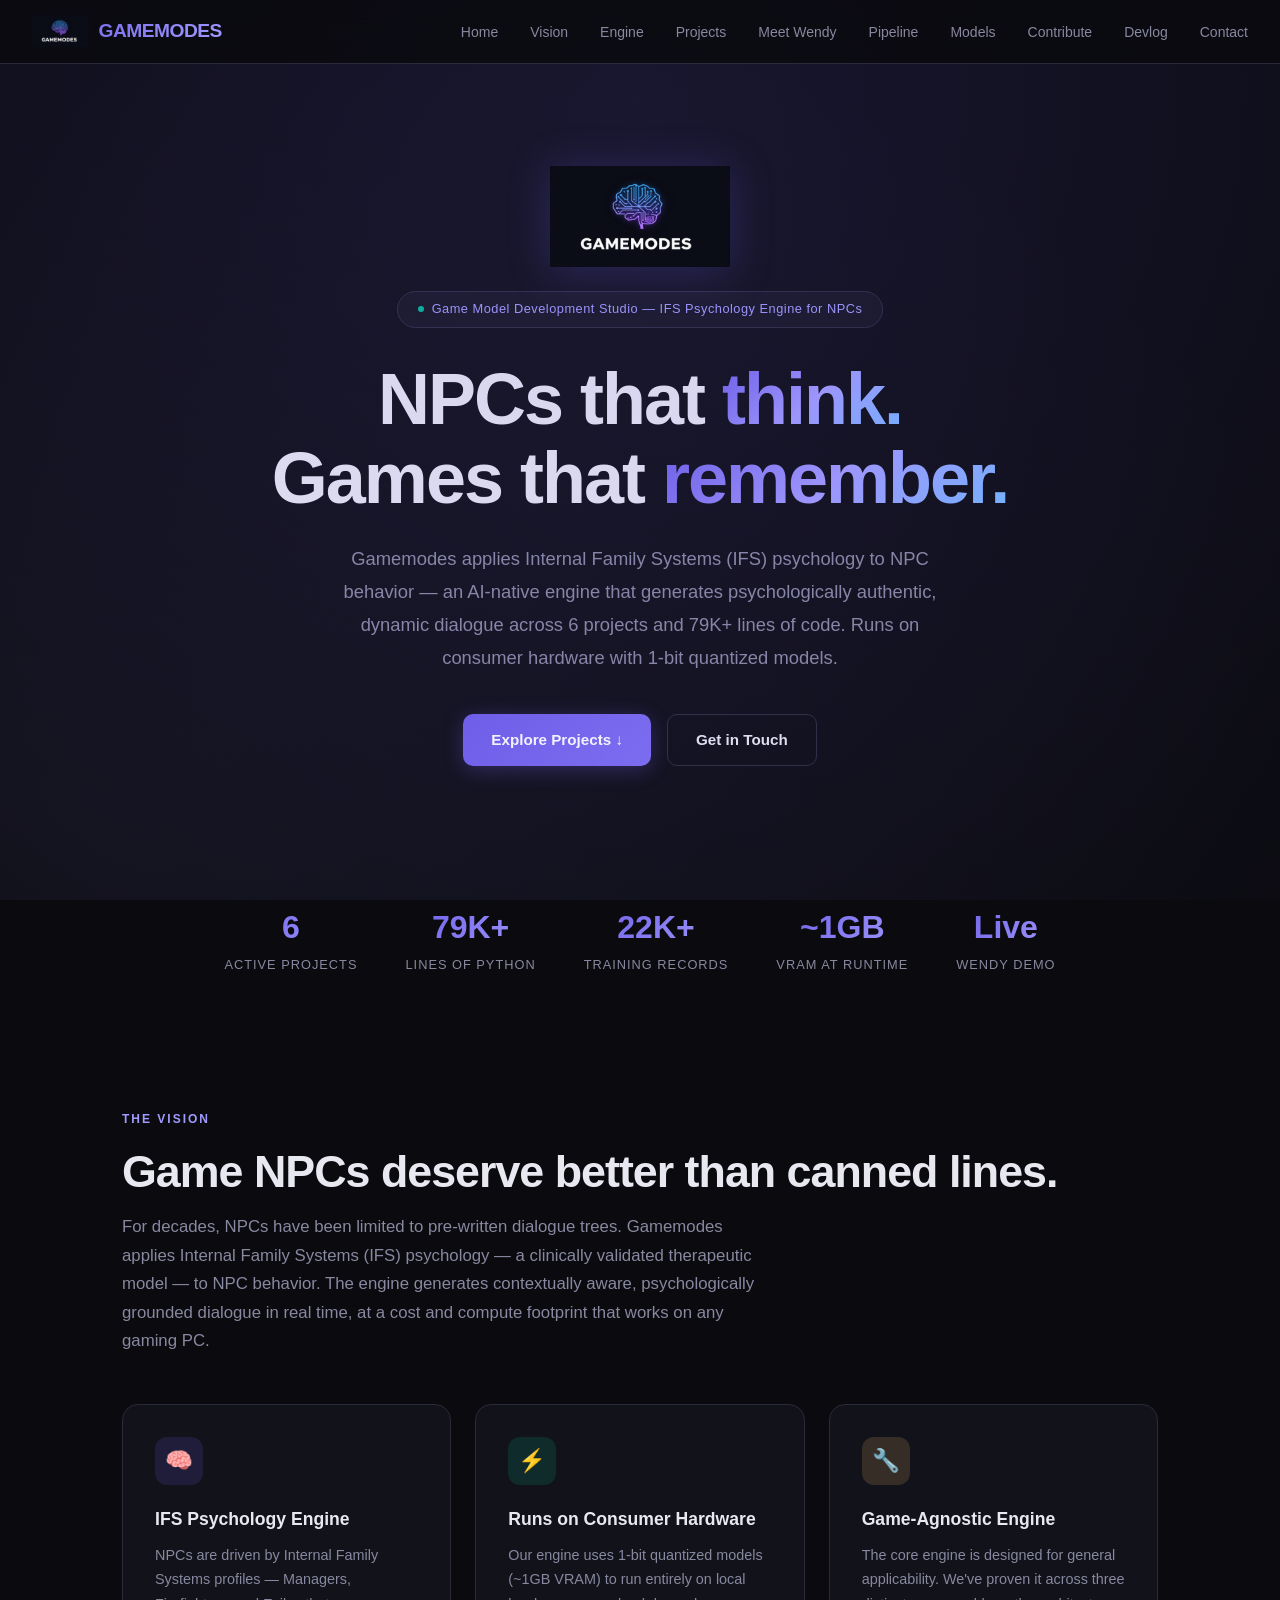
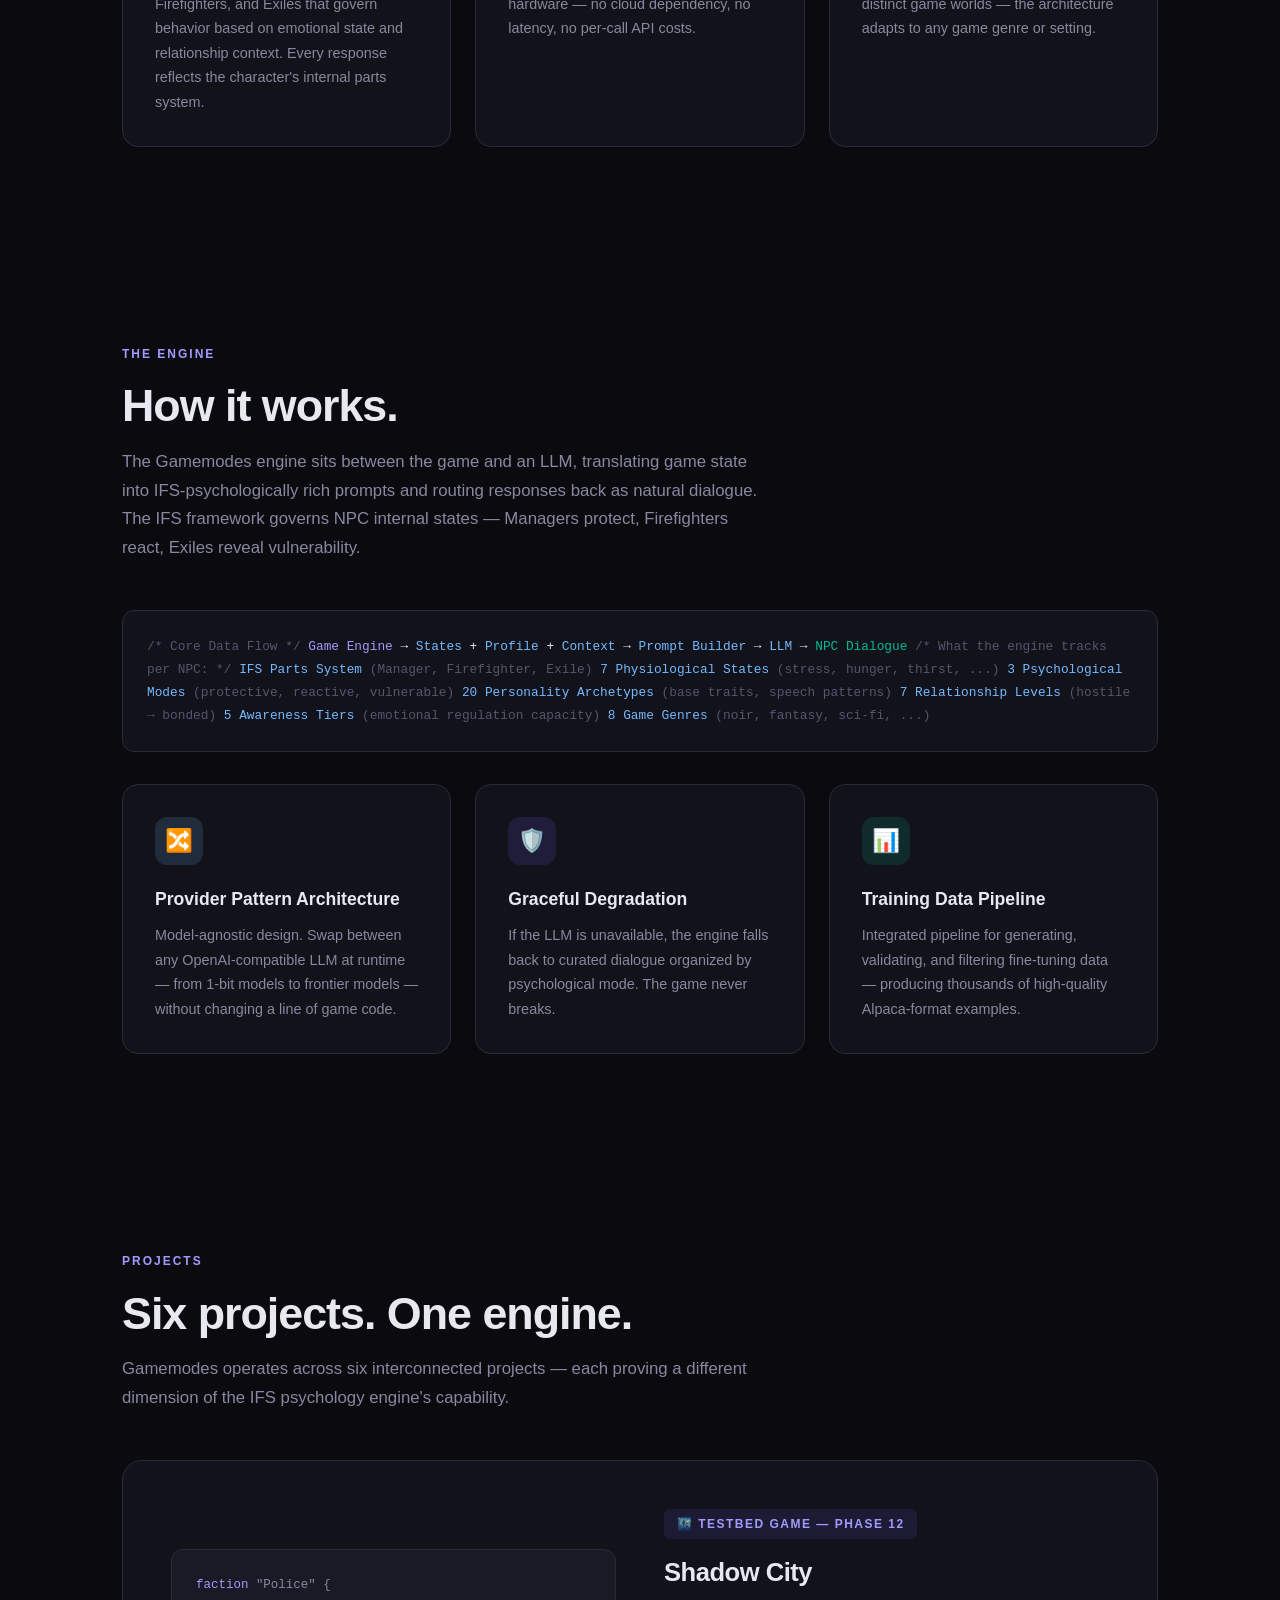
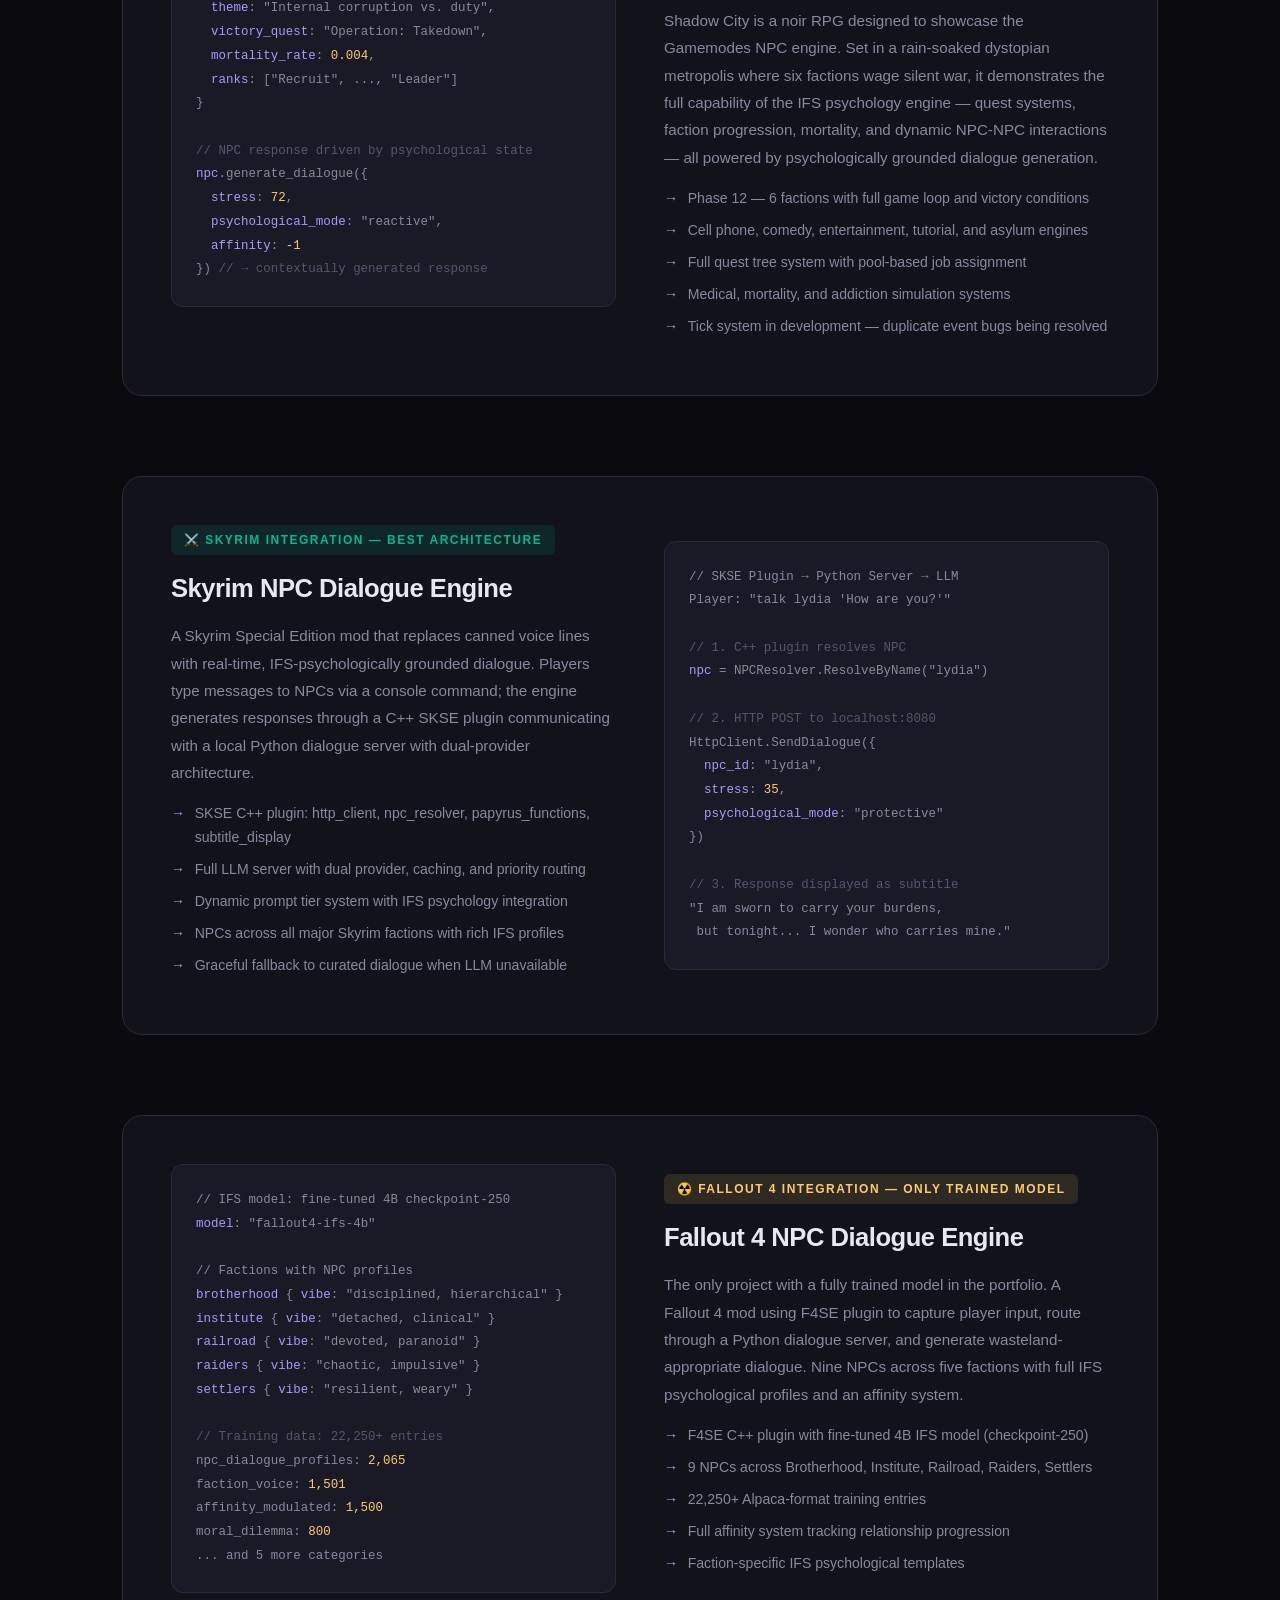
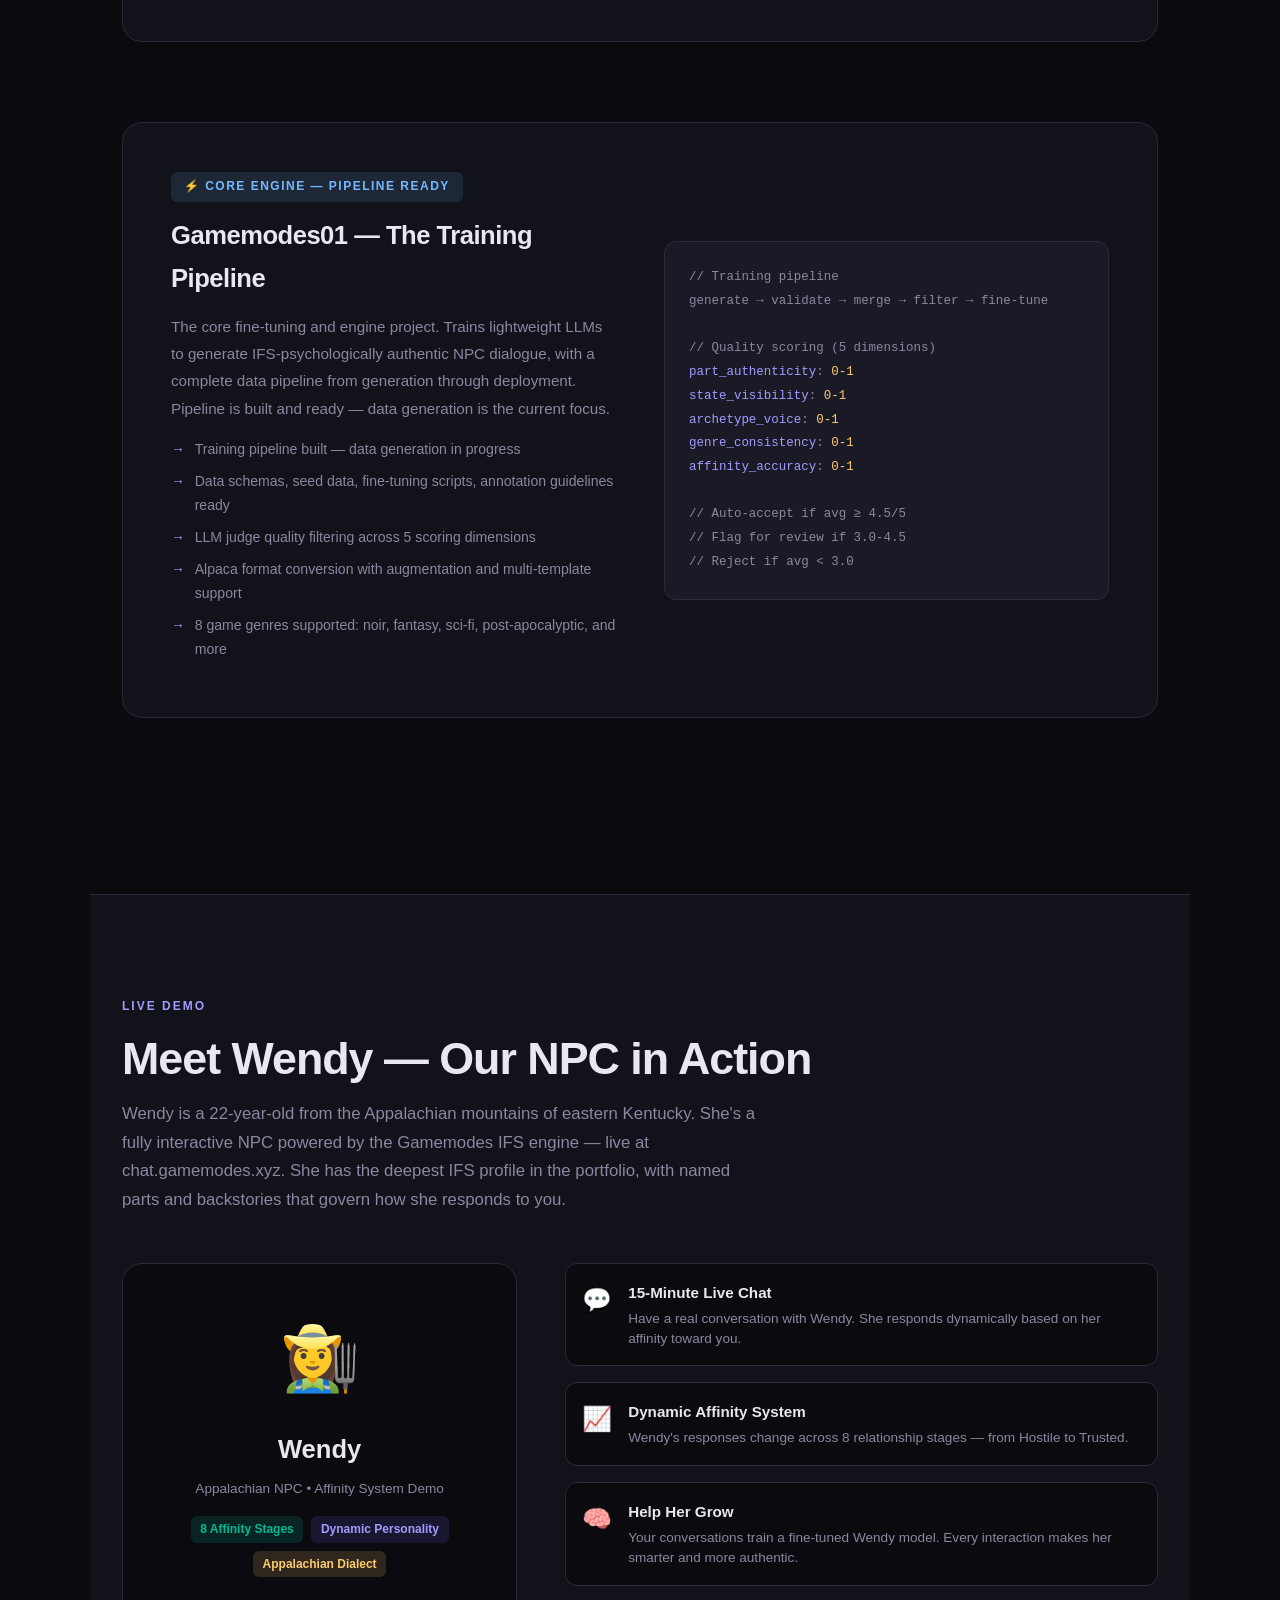
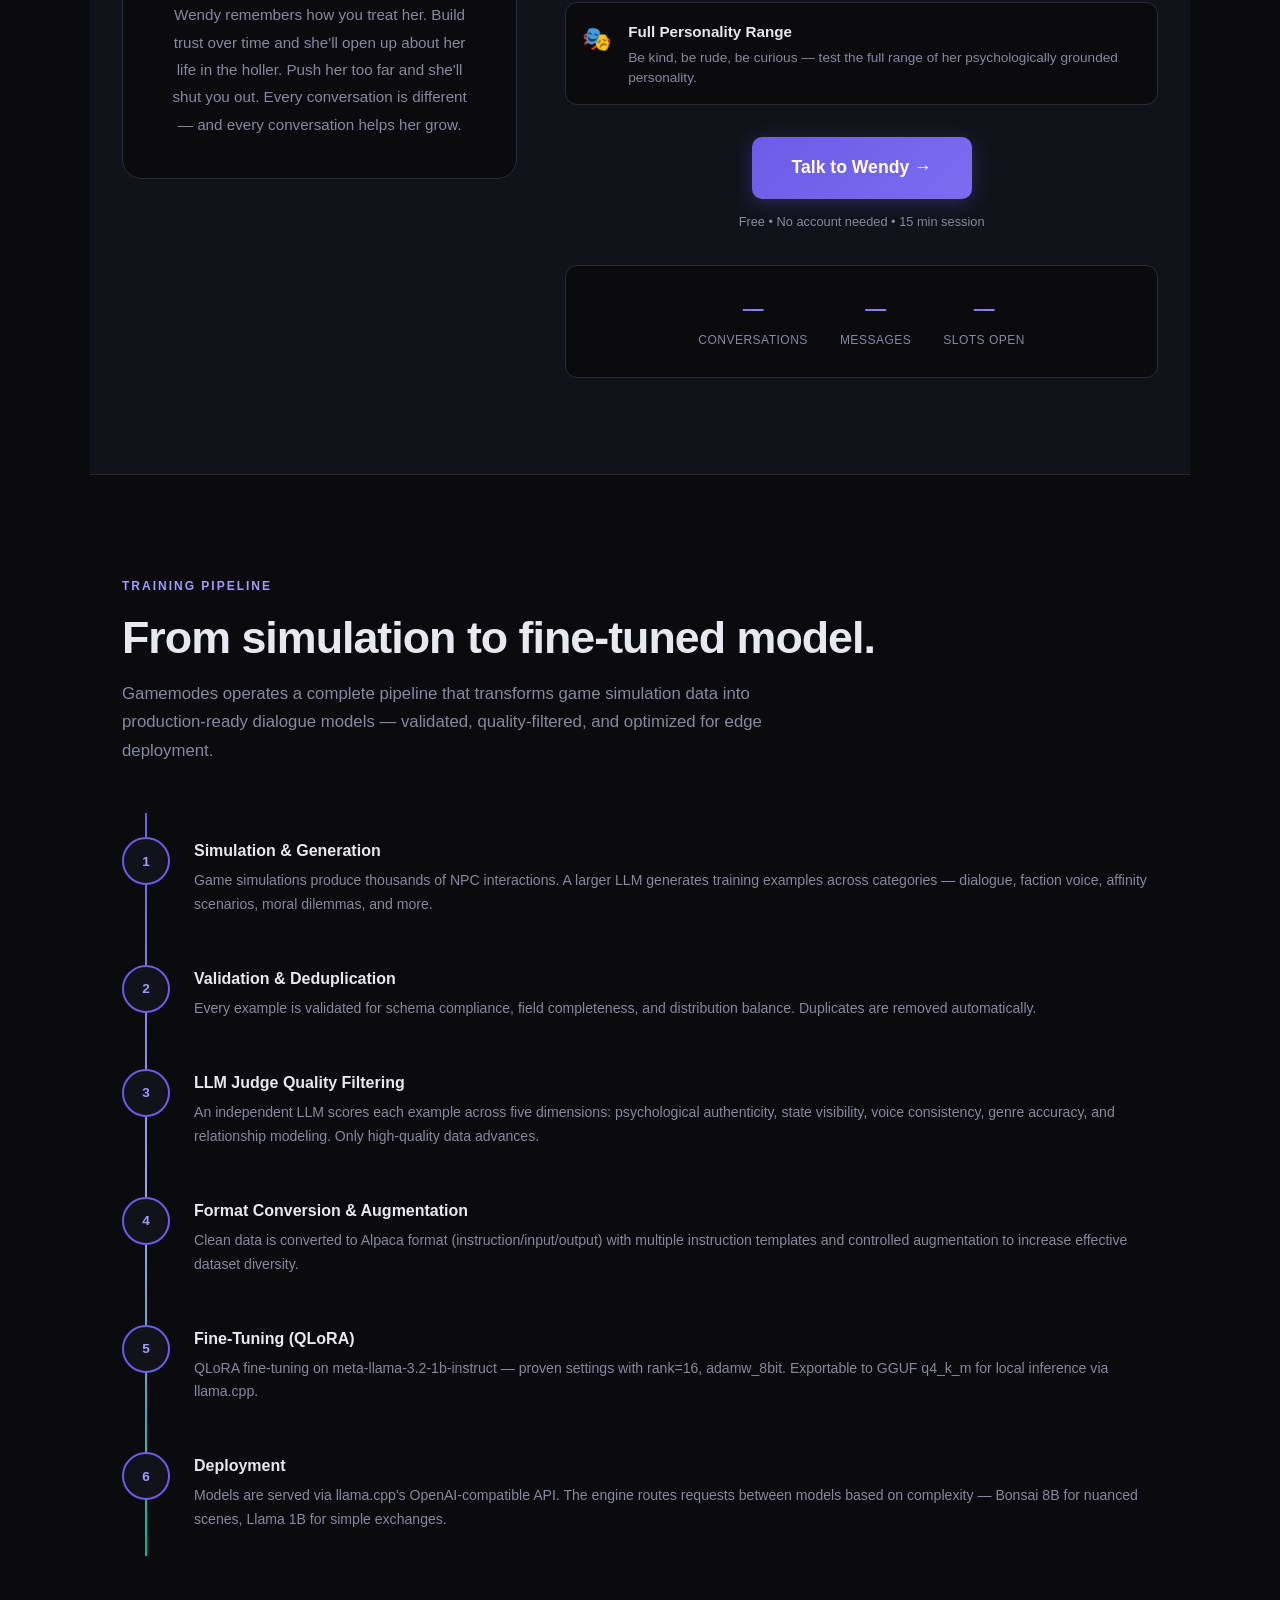
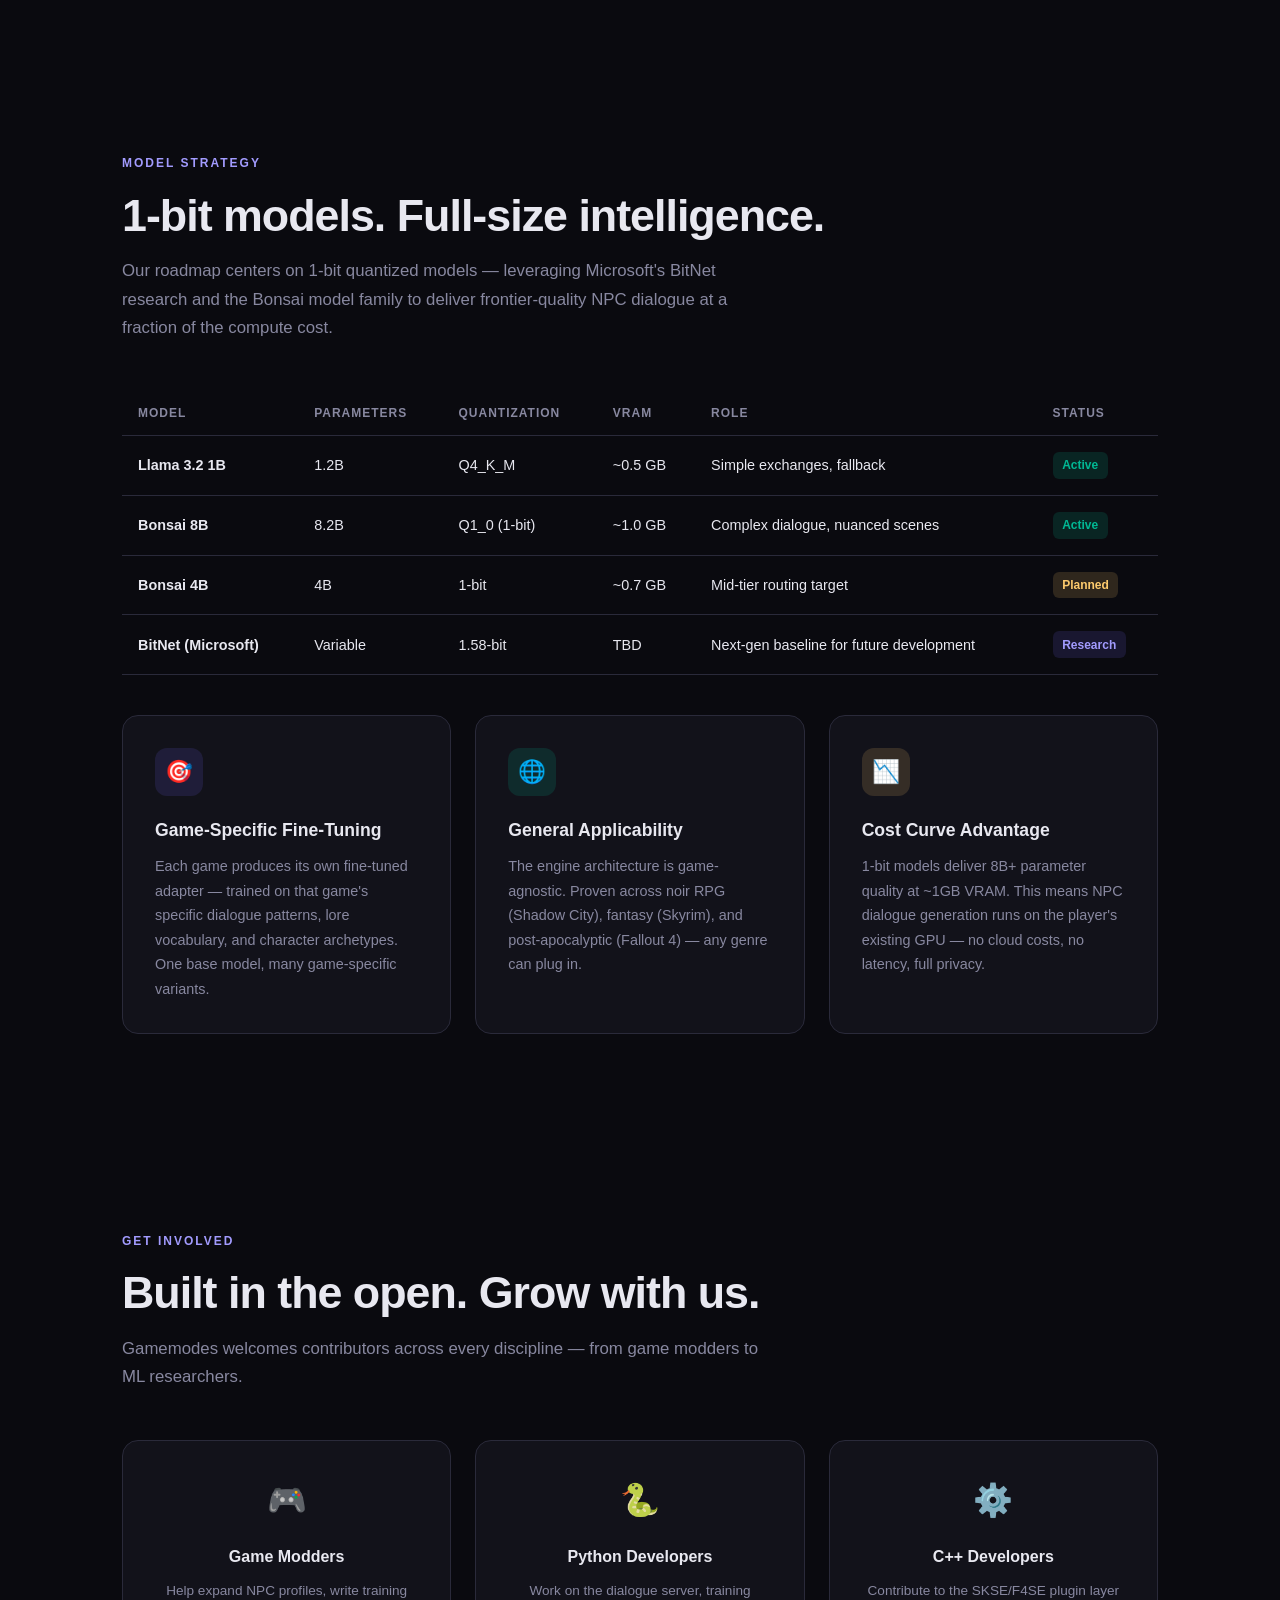
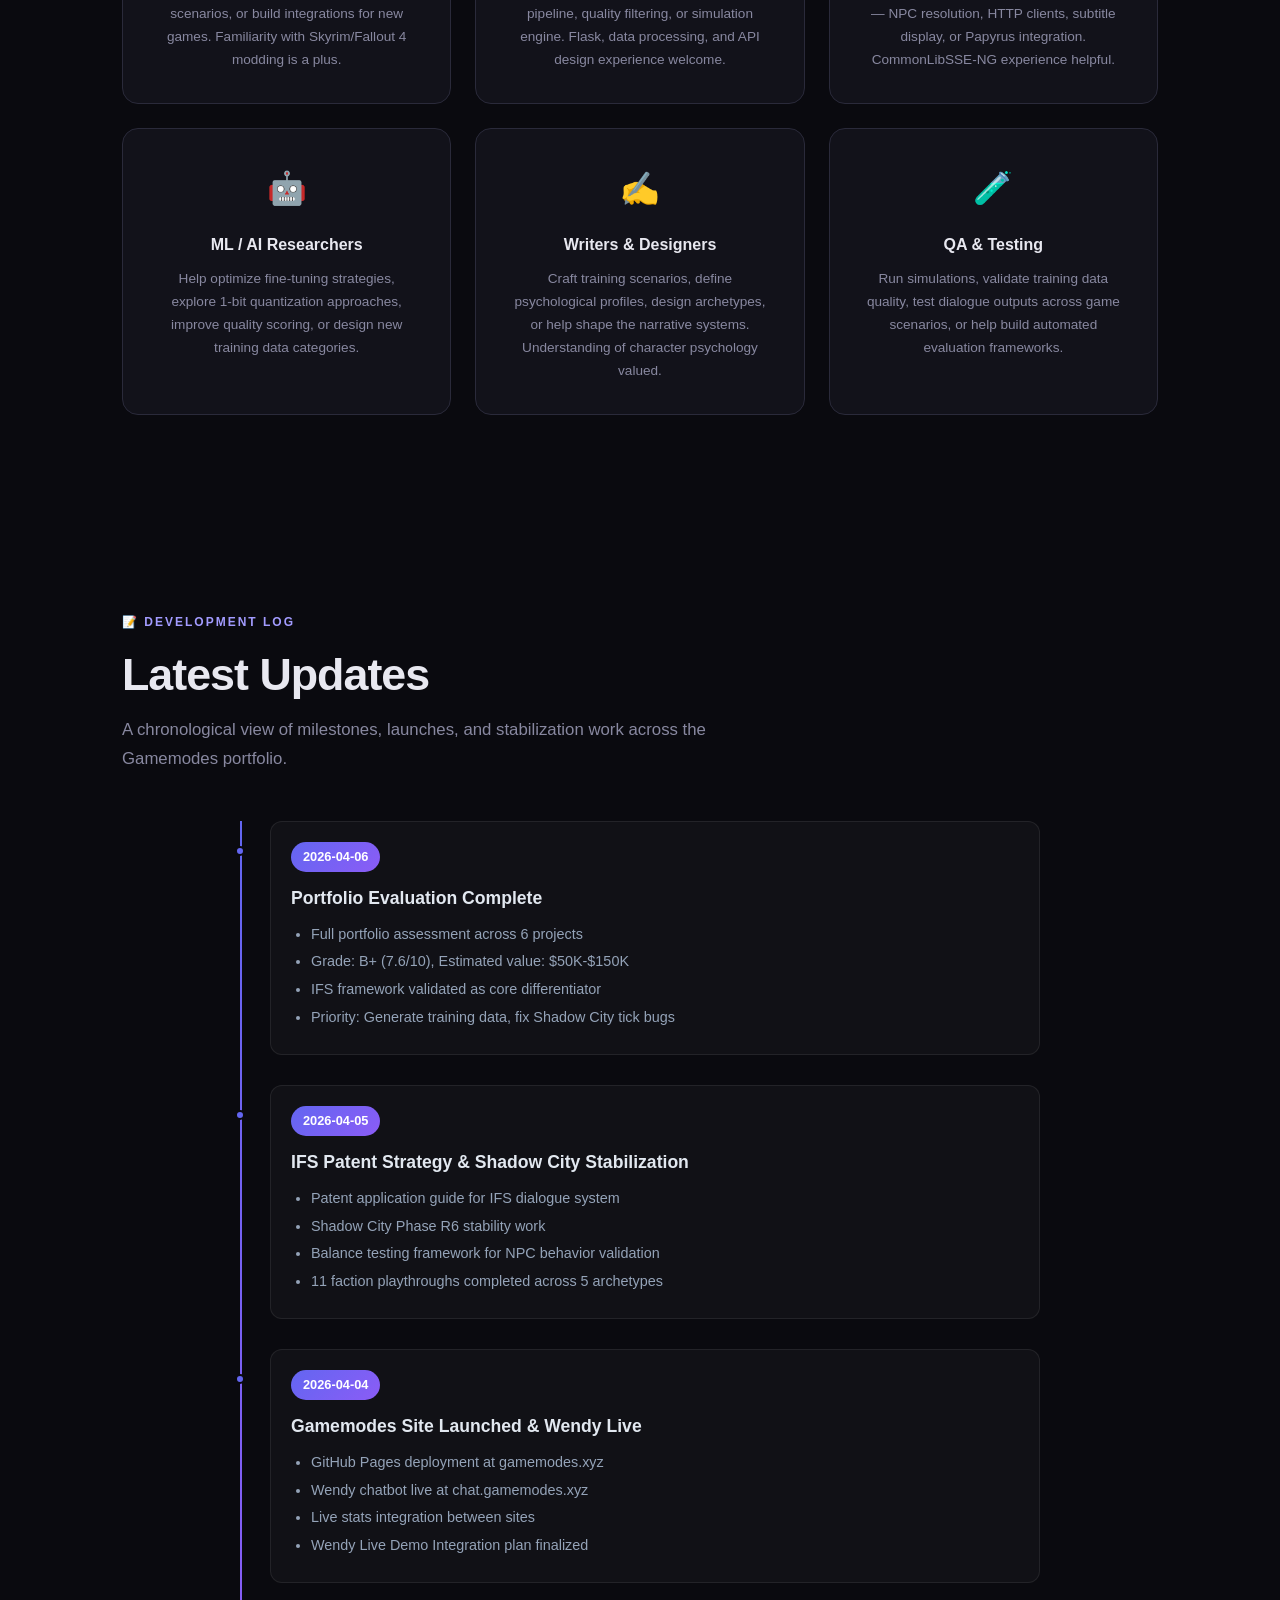
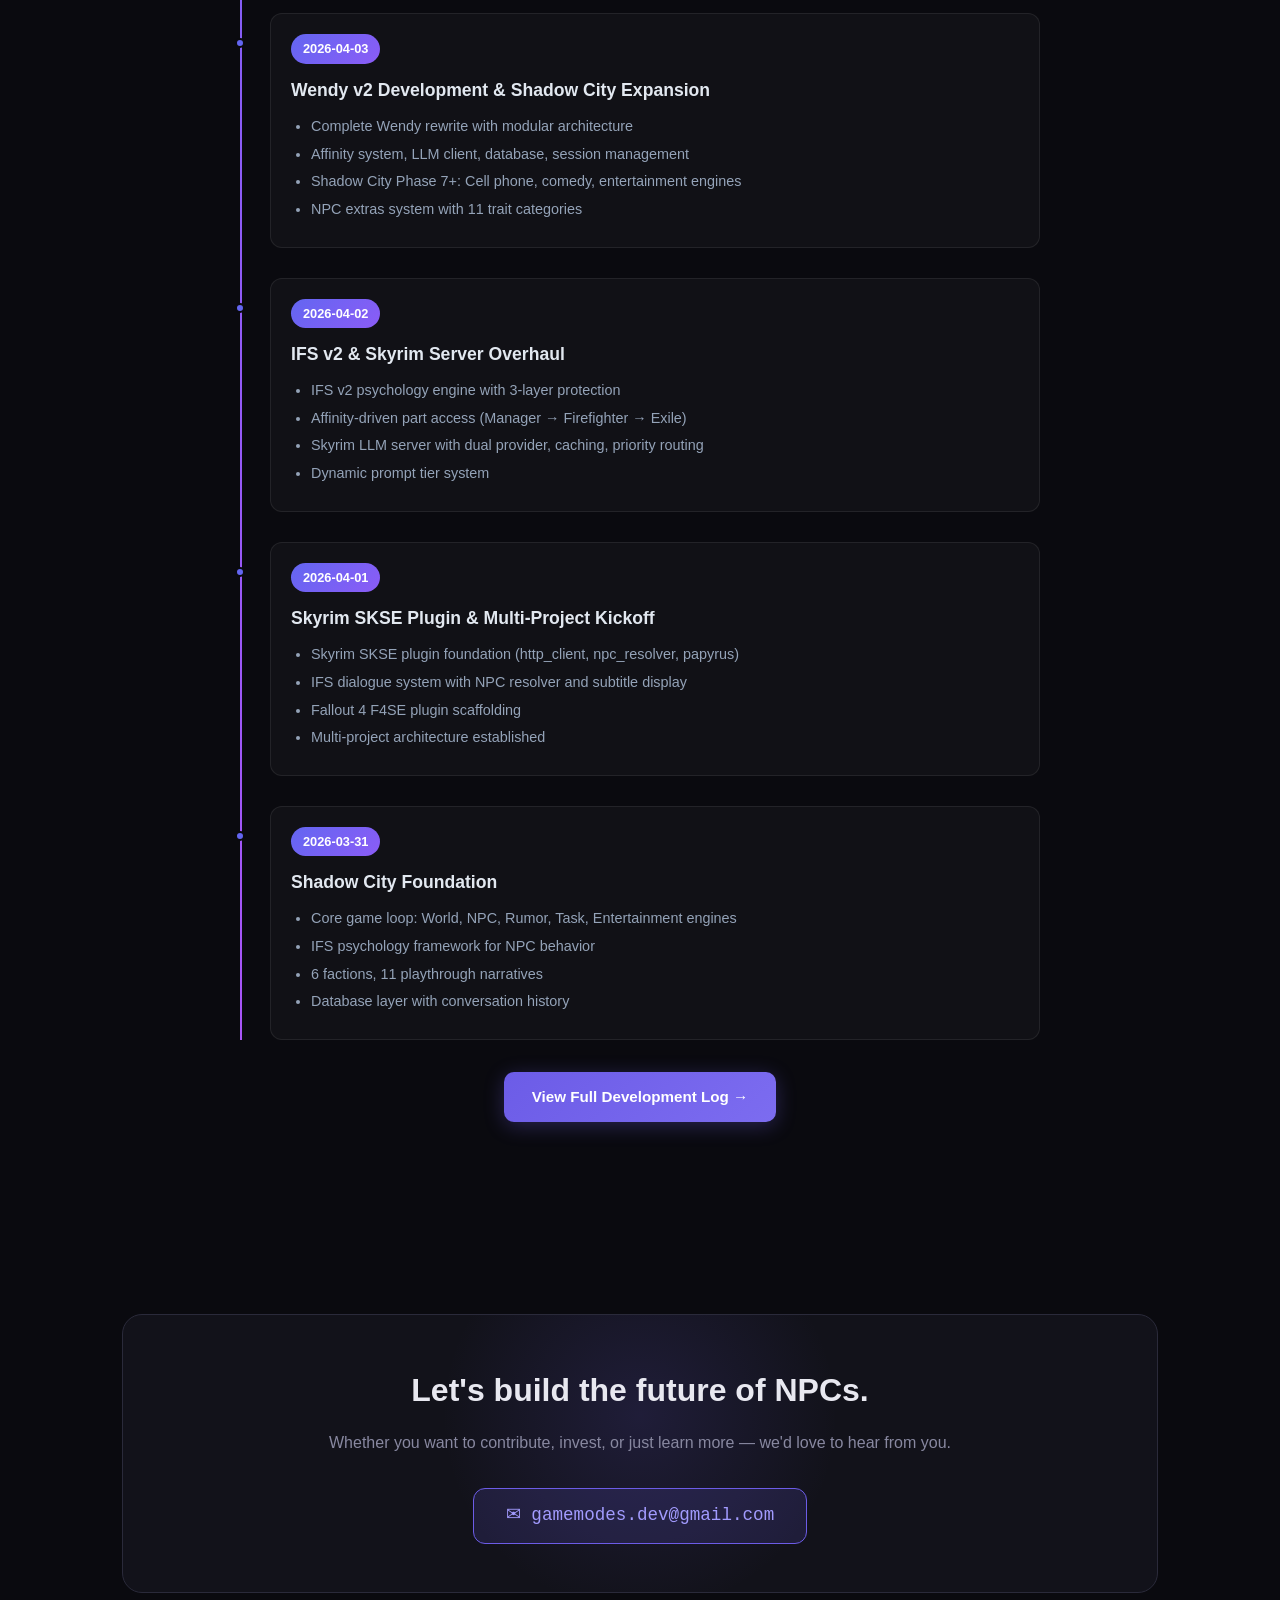
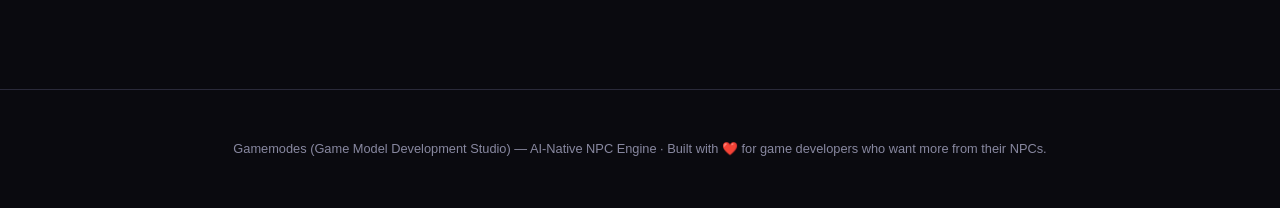
==== index.html @ 42c62dae "Add Gamemodes logo to website nav and hero sections" ====
<!DOCTYPE html>
<html lang="en">
<head>
<meta charset="UTF-8">
<meta name="viewport" content="width=device-width, initial-scale=1.0">
<title>Gamemodes — Game Model Development Studio</title>
<style>
  :root {
    --bg: #0a0a0f;
    --surface: #12121a;
    --surface2: #1a1a26;
    --border: #2a2a3a;
    --text: #e8e8f0;
    --text-dim: #8888a0;
    --accent: #6c5ce7;
    --accent2: #a29bfe;
    --accent-glow: rgba(108,92,231,0.15);
    --green: #00b894;
    --orange: #fdcb6e;
    --red: #e17055;
    --font: 'Inter', -apple-system, BlinkMacSystemFont, 'Segoe UI', sans-serif;
    --mono: 'JetBrains Mono', 'Fira Code', monospace;
  }

  @import url('https://fonts.googleapis.com/css2?family=Inter:wght@300;400;500;600;700;800;900&family=JetBrains+Mono:wght@400;500&display=swap');

  *, *::before, *::after { margin: 0; padding: 0; box-sizing: border-box; }

  html { scroll-behavior: smooth; }

  body {
    font-family: var(--font);
    background: var(--bg);
    color: var(--text);
    line-height: 1.7;
    -webkit-font-smoothing: antialiased;
  }

  /* ── NAV ─────────────────────────────────────── */
  nav {
    position: fixed; top: 0; left: 0; right: 0; z-index: 100;
    background: rgba(10,10,15,0.85);
    backdrop-filter: blur(20px);
    border-bottom: 1px solid var(--border);
    padding: 0 2rem;
    height: 64px;
    display: flex; align-items: center; justify-content: space-between;
  }
  .nav-logo {
    display: flex; align-items: center; gap: 0.6rem;
    font-weight: 800; font-size: 1.2rem;
    background: linear-gradient(135deg, var(--accent), var(--accent2));
    -webkit-background-clip: text; -webkit-text-fill-color: transparent;
    letter-spacing: -0.5px;
  }
  .nav-logo img {
    height: 32px; width: auto;
    -webkit-text-fill-color: initial;
  }
  .nav-links { display: flex; gap: 2rem; list-style: none; }
  .nav-links a {
    color: var(--text-dim); text-decoration: none; font-size: 0.875rem;
    font-weight: 500; transition: color 0.2s;
  }
  .nav-links a:hover { color: var(--text); }

  /* ── HERO ────────────────────────────────────── */
  .hero {
    min-height: 100vh;
    display: flex; flex-direction: column; align-items: center; justify-content: center;
    text-align: center;
    padding: 6rem 2rem 4rem;
    position: relative;
    overflow: hidden;
  }
  .hero::before {
    content: '';
    position: absolute; top: -50%; left: -50%; width: 200%; height: 200%;
    background: radial-gradient(ellipse at 50% 30%, var(--accent-glow) 0%, transparent 60%),
                radial-gradient(ellipse at 30% 70%, rgba(162,155,254,0.06) 0%, transparent 50%);
    pointer-events: none;
  }
  .hero-logo {
    width: 180px; height: auto;
    margin-bottom: 1.5rem;
    position: relative; z-index: 1;
    filter: drop-shadow(0 4px 20px rgba(108,92,231,0.25));
  }
  .hero-badge {
    display: inline-flex; align-items: center; gap: 0.5rem;
    background: var(--surface);
    border: 1px solid var(--border);
    border-radius: 100px;
    padding: 0.4rem 1.2rem;
    font-size: 0.8rem; font-weight: 500;
    color: var(--accent2);
    margin-bottom: 2rem;
    letter-spacing: 0.5px;
  }
  .hero-badge .dot {
    width: 6px; height: 6px; border-radius: 50%;
    background: var(--green);
    animation: pulse 2s infinite;
  }
  @keyframes pulse {
    0%, 100% { opacity: 1; }
    50% { opacity: 0.4; }
  }
  .hero h1 {
    font-size: clamp(2.5rem, 6vw, 4.5rem);
    font-weight: 900;
    line-height: 1.1;
    letter-spacing: -2px;
    margin-bottom: 1.5rem;
    max-width: 800px;
  }
  .hero h1 .gradient {
    background: linear-gradient(135deg, var(--accent), var(--accent2), #74b9ff);
    -webkit-background-clip: text; -webkit-text-fill-color: transparent;
  }
  .hero p {
    font-size: 1.15rem;
    color: var(--text-dim);
    max-width: 600px;
    margin-bottom: 2.5rem;
    line-height: 1.8;
  }
  .hero-cta {
    display: flex; gap: 1rem; flex-wrap: wrap; justify-content: center;
  }
  .btn {
    display: inline-flex; align-items: center; gap: 0.5rem;
    padding: 0.75rem 1.75rem;
    border-radius: 10px;
    font-weight: 600; font-size: 0.95rem;
    text-decoration: none;
    transition: all 0.25s;
    cursor: pointer; border: none;
  }
  .btn-primary {
    background: linear-gradient(135deg, var(--accent), #7c6cf0);
    color: #fff;
    box-shadow: 0 4px 20px rgba(108,92,231,0.3);
  }
  .btn-primary:hover {
    transform: translateY(-2px);
    box-shadow: 0 8px 30px rgba(108,92,231,0.4);
  }
  .btn-ghost {
    background: transparent;
    border: 1px solid var(--border);
    color: var(--text);
  }
  .btn-ghost:hover {
    border-color: var(--accent);
    background: var(--accent-glow);
  }

  /* ── STATS BAR ──────────────────────────────── */
  .stats-bar {
    display: flex; justify-content: center; gap: 3rem; flex-wrap: wrap;
    padding: 2rem;
    margin-top: -2rem;
    position: relative; z-index: 2;
  }
  .stat {
    text-align: center;
  }
  .stat-value {
    font-size: 2rem; font-weight: 800;
    background: linear-gradient(135deg, var(--accent), var(--accent2));
    -webkit-background-clip: text; -webkit-text-fill-color: transparent;
  }
  .stat-label {
    font-size: 0.8rem; color: var(--text-dim);
    text-transform: uppercase; letter-spacing: 1px; font-weight: 500;
  }

  /* ── SECTIONS ────────────────────────────────── */
  section {
    padding: 6rem 2rem;
    max-width: 1100px;
    margin: 0 auto;
  }
  .section-label {
    display: inline-block;
    font-size: 0.75rem; font-weight: 600;
    text-transform: uppercase; letter-spacing: 2px;
    color: var(--accent2);
    margin-bottom: 1rem;
  }
  .section-title {
    font-size: clamp(1.8rem, 4vw, 2.8rem);
    font-weight: 800;
    line-height: 1.15;
    letter-spacing: -1px;
    margin-bottom: 1rem;
  }
  .section-desc {
    font-size: 1.05rem;
    color: var(--text-dim);
    max-width: 650px;
    margin-bottom: 3rem;
  }

  /* ── ARCHITECTURE ───────────────────────────── */
  .arch-grid {
    display: grid;
    grid-template-columns: repeat(auto-fit, minmax(300px, 1fr));
    gap: 1.5rem;
  }
  .arch-card {
    background: var(--surface);
    border: 1px solid var(--border);
    border-radius: 16px;
    padding: 2rem;
    transition: all 0.3s;
  }
  .arch-card:hover {
    border-color: var(--accent);
    transform: translateY(-4px);
    box-shadow: 0 12px 40px rgba(0,0,0,0.3);
  }
  .arch-card .icon {
    width: 48px; height: 48px;
    border-radius: 12px;
    display: flex; align-items: center; justify-content: center;
    font-size: 1.4rem;
    margin-bottom: 1.25rem;
  }
  .arch-card h3 {
    font-size: 1.1rem; font-weight: 700;
    margin-bottom: 0.5rem;
  }
  .arch-card p {
    color: var(--text-dim); font-size: 0.9rem; line-height: 1.7;
  }

  /* ── PROJECTS ────────────────────────────────── */
  .project {
    display: grid;
    grid-template-columns: 1fr 1fr;
    gap: 3rem;
    align-items: center;
    margin-bottom: 5rem;
    padding: 3rem;
    background: var(--surface);
    border: 1px solid var(--border);
    border-radius: 20px;
  }
  .project:nth-child(even) { direction: rtl; }
  .project:nth-child(even) > * { direction: ltr; }
  .project-label {
    display: inline-flex; align-items: center; gap: 0.5rem;
    font-size: 0.75rem; font-weight: 600;
    text-transform: uppercase; letter-spacing: 1.5px;
    margin-bottom: 0.75rem;
    padding: 0.3rem 0.8rem;
    border-radius: 6px;
  }
  .project h3 {
    font-size: 1.6rem; font-weight: 800;
    letter-spacing: -0.5px;
    margin-bottom: 0.75rem;
  }
  .project p {
    color: var(--text-dim); font-size: 0.95rem; line-height: 1.8;
    margin-bottom: 1rem;
  }
  .project-features {
    list-style: none; padding: 0;
  }
  .project-features li {
    display: flex; align-items: flex-start; gap: 0.6rem;
    font-size: 0.88rem;
    color: var(--text-dim);
    margin-bottom: 0.5rem;
  }
  .project-features li::before {
    content: '→';
    color: var(--accent2);
    font-weight: 600;
    flex-shrink: 0;
  }
  .project-visual {
    background: var(--surface2);
    border: 1px solid var(--border);
    border-radius: 12px;
    padding: 1.5rem;
    font-family: var(--mono);
    font-size: 0.78rem;
    line-height: 1.9;
    color: var(--text-dim);
    overflow-x: auto;
  }
  .project-visual .hl { color: var(--accent2); }
  .project-visual .hl2 { color: var(--green); }
  .project-visual .hl3 { color: var(--orange); }
  .project-visual .comment { color: #555570; }

  /* ── PIPELINE ────────────────────────────────── */
  .pipeline {
    display: flex;
    flex-direction: column;
    gap: 0;
    position: relative;
  }
  .pipeline::before {
    content: '';
    position: absolute;
    left: 23px;
    top: 0; bottom: 0;
    width: 2px;
    background: linear-gradient(180deg, var(--accent), var(--accent2), var(--green));
  }
  .pipeline-step {
    display: flex; gap: 1.5rem;
    padding: 1.5rem 0;
    position: relative;
  }
  .pipeline-dot {
    width: 48px; height: 48px; flex-shrink: 0;
    border-radius: 50%;
    background: var(--surface);
    border: 2px solid var(--accent);
    display: flex; align-items: center; justify-content: center;
    font-weight: 700; font-size: 0.85rem;
    color: var(--accent2);
    z-index: 1;
  }
  .pipeline-content h4 {
    font-size: 1rem; font-weight: 700;
    margin-bottom: 0.3rem;
  }
  .pipeline-content p {
    color: var(--text-dim); font-size: 0.88rem;
  }

  /* ── MODEL TABLE ─────────────────────────────── */
  .model-table {
    width: 100%;
    border-collapse: collapse;
    margin-top: 2rem;
  }
  .model-table th {
    text-align: left;
    font-size: 0.75rem;
    text-transform: uppercase;
    letter-spacing: 1px;
    color: var(--text-dim);
    padding: 0.75rem 1rem;
    border-bottom: 1px solid var(--border);
    font-weight: 600;
  }
  .model-table td {
    padding: 1rem;
    border-bottom: 1px solid var(--border);
    font-size: 0.9rem;
  }
  .model-table tr:hover td {
    background: var(--surface2);
  }
  .tag {
    display: inline-block;
    padding: 0.2rem 0.6rem;
    border-radius: 6px;
    font-size: 0.75rem;
    font-weight: 600;
  }
  .tag-green { background: rgba(0,184,148,0.15); color: var(--green); }
  .tag-orange { background: rgba(253,203,110,0.15); color: var(--orange); }
  .tag-purple { background: rgba(108,92,231,0.15); color: var(--accent2); }

  /* ── CONTRIBUTOR ─────────────────────────────── */
  .contrib-grid {
    display: grid;
    grid-template-columns: repeat(auto-fit, minmax(280px, 1fr));
    gap: 1.5rem;
  }
  .contrib-card {
    background: var(--surface);
    border: 1px solid var(--border);
    border-radius: 16px;
    padding: 2rem;
    text-align: center;
    transition: all 0.3s;
  }
  .contrib-card:hover {
    border-color: var(--accent);
    transform: translateY(-3px);
  }
  .contrib-card .icon {
    font-size: 2rem;
    margin-bottom: 1rem;
  }
  .contrib-card h3 {
    font-size: 1rem; font-weight: 700;
    margin-bottom: 0.5rem;
  }
  .contrib-card p {
    color: var(--text-dim); font-size: 0.85rem;
    line-height: 1.7;
  }

  /* ── CONTACT ─────────────────────────────────── */
  .contact-box {
    background: var(--surface);
    border: 1px solid var(--border);
    border-radius: 20px;
    padding: 3rem;
    text-align: center;
    position: relative;
    overflow: hidden;
  }
  .contact-box::before {
    content: '';
    position: absolute;
    top: -100px; left: 50%; transform: translateX(-50%);
    width: 400px; height: 400px;
    background: radial-gradient(circle, var(--accent-glow) 0%, transparent 70%);
    pointer-events: none;
  }
  .contact-box h2 {
    font-size: 2rem; font-weight: 800;
    margin-bottom: 0.75rem;
    position: relative;
  }
  .contact-box p {
    color: var(--text-dim);
    margin-bottom: 2rem;
    position: relative;
  }
  .email-link {
    display: inline-flex; align-items: center; gap: 0.6rem;
    font-family: var(--mono);
    font-size: 1.1rem;
    color: var(--accent2);
    text-decoration: none;
    padding: 0.75rem 2rem;
    border: 1px solid var(--accent);
    border-radius: 12px;
    transition: all 0.25s;
    position: relative;
    background: var(--accent-glow);
  }
  .email-link:hover {
    background: rgba(108,92,231,0.2);
    transform: translateY(-2px);
  }

  /* ── FOOTER ──────────────────────────────────── */
  footer {
    text-align: center;
    padding: 3rem 2rem;
    color: var(--text-dim);
    font-size: 0.8rem;
    border-top: 1px solid var(--border);
  }

  /* ── CODE BLOCK ──────────────────────────────── */
  .code-block {
    background: var(--surface);
    border: 1px solid var(--border);
    border-radius: 12px;
    padding: 1.5rem;
    font-family: var(--mono);
    font-size: 0.8rem;
    line-height: 1.8;
    overflow-x: auto;
    margin: 2rem 0;
  }
  .code-block .kw { color: var(--accent2); }
  .code-block .fn { color: #74b9ff; }
  .code-block .str { color: var(--green); }
  .code-block .cm { color: #555570; }

  /* ── WENDY SHOWCASE ──────────────────────────── */
  .wendy-showcase {
    display: grid;
    grid-template-columns: 1fr 1.5fr;
    gap: 3rem;
    align-items: start;
  }
  .wendy-card {
    background: var(--bg);
    border: 1px solid var(--border);
    border-radius: 20px;
    padding: 2.5rem;
    text-align: center;
  }
  .wendy-avatar {
    font-size: 4rem;
    margin-bottom: 1rem;
  }
  .wendy-card h3 {
    font-size: 1.6rem;
    font-weight: 800;
    margin-bottom: 0.3rem;
  }
  .wendy-subtitle {
    color: var(--text-dim);
    font-size: 0.85rem;
    margin-bottom: 1rem;
  }
  .wendy-traits {
    display: flex;
    gap: 0.5rem;
    justify-content: center;
    flex-wrap: wrap;
    margin-bottom: 1.5rem;
  }
  .wendy-description {
    color: var(--text-dim);
    font-size: 0.95rem;
    line-height: 1.8;
  }
  .wendy-demo-info {
    display: flex;
    flex-direction: column;
    gap: 2rem;
  }
  .wendy-feature-list {
    display: flex;
    flex-direction: column;
    gap: 1rem;
  }
  .wendy-feature {
    display: flex;
    gap: 1rem;
    align-items: flex-start;
    padding: 1rem;
    background: var(--bg);
    border: 1px solid var(--border);
    border-radius: 12px;
    transition: border-color 0.2s;
  }
  .wendy-feature:hover {
    border-color: var(--accent);
  }
  .wendy-feature-icon {
    font-size: 1.5rem;
    flex-shrink: 0;
  }
  .wendy-feature strong {
    display: block;
    font-size: 0.95rem;
    margin-bottom: 0.2rem;
  }
  .wendy-feature p {
    color: var(--text-dim);
    font-size: 0.85rem;
    line-height: 1.5;
  }
  .wendy-cta-area {
    text-align: center;
  }
  .wendy-cta-btn {
    font-size: 1.1rem;
    padding: 1rem 2.5rem;
  }
  .wendy-cta-note {
    color: var(--text-dim);
    font-size: 0.8rem;
    margin-top: 0.75rem;
  }
  .wendy-live-stats {
    display: flex;
    gap: 2rem;
    justify-content: center;
    padding: 1.5rem;
    background: var(--bg);
    border: 1px solid var(--border);
    border-radius: 12px;
  }
  .wendy-stat {
    text-align: center;
  }
  .wendy-stat-value {
    display: block;
    font-size: 1.3rem;
    font-weight: 800;
    background: linear-gradient(135deg, var(--accent), var(--accent2));
    -webkit-background-clip: text;
    -webkit-text-fill-color: transparent;
  }
  .wendy-stat-label {
    font-size: 0.75rem;
    color: var(--text-dim);
    text-transform: uppercase;
    letter-spacing: 0.5px;
  }

  /* ── RESPONSIVE ──────────────────────────────── */
  @media (max-width: 768px) {
    .project { grid-template-columns: 1fr; }
    .project:nth-child(even) { direction: ltr; }
    .nav-links { display: none; }
    .stats-bar { gap: 1.5rem; }
    section { padding: 4rem 1.5rem; }
    .wendy-showcase { grid-template-columns: 1fr; }
    .wendy-live-stats { flex-direction: column; gap: 1rem; }
  }

  /* ── DEVLOG TIMELINE ─────────────────────────── */
  .devlog-timeline {
    max-width: 800px;
    margin: 0 auto;
    position: relative;
    padding-left: 30px;
  }
  .devlog-timeline::before {
    content: '';
    position: absolute;
    left: 0;
    top: 0;
    bottom: 0;
    width: 2px;
    background: linear-gradient(180deg, #6366f1, #8b5cf6, #a855f7);
  }
  .devlog-entry {
    position: relative;
    margin-bottom: 30px;
    padding: 20px;
    background: rgba(255, 255, 255, 0.03);
    border-radius: 12px;
    border: 1px solid rgba(255, 255, 255, 0.08);
    transition: all 0.3s ease;
  }
  .devlog-entry:hover {
    background: rgba(255, 255, 255, 0.05);
    border-color: rgba(99, 102, 241, 0.3);
    transform: translateX(5px);
  }
  .devlog-entry::before {
    content: '';
    position: absolute;
    left: -36px;
    top: 24px;
    width: 10px;
    height: 10px;
    background: #6366f1;
    border-radius: 50%;
    border: 2px solid #0a0a0f;
  }
  .devlog-date {
    display: inline-block;
    background: linear-gradient(135deg, #6366f1, #8b5cf6);
    color: white;
    padding: 4px 12px;
    border-radius: 20px;
    font-size: 0.8rem;
    font-weight: 600;
    margin-bottom: 12px;
  }
  .devlog-entry h4 {
    color: #e2e8f0;
    margin-bottom: 10px;
    font-size: 1.1rem;
  }
  .devlog-entry ul {
    margin: 0;
    padding-left: 20px;
  }
  .devlog-entry li {
    color: #94a3b8;
    margin-bottom: 6px;
    font-size: 0.9rem;
    line-height: 1.5;
  }
</style>
</head>
<body>

<!-- NAV -->
<nav>
  <div class="nav-logo"><img src="art/gamemodes_logo.png" alt="Gamemodes Logo">GAMEMODES</div>
  <ul class="nav-links">
    <li><a href="#hero">Home</a></li>
    <li><a href="#vision">Vision</a></li>
    <li><a href="#engine">Engine</a></li>
    <li><a href="#projects">Projects</a></li>
    <li><a href="#wendy">Meet Wendy</a></li>
    <li><a href="#pipeline">Pipeline</a></li>
    <li><a href="#models">Models</a></li>
    <li><a href="#contribute">Contribute</a></li>
    <li><a href="devlog.html">Devlog</a></li>
    <li><a href="#contact">Contact</a></li>
  </ul>
</nav>

<!-- HERO -->
<div class="hero">
  <img src="art/gamemodes_logo.png" alt="Gamemodes Logo" class="hero-logo">
  <div class="hero-badge">
    <span class="dot"></span>
    Game Model Development Studio — IFS Psychology Engine for NPCs
  </div>
  <h1>
    NPCs that <span class="gradient">think.</span><br>
    Games that <span class="gradient">remember.</span>
  </h1>
  <p>
    Gamemodes applies Internal Family Systems (IFS) psychology to NPC behavior — an AI-native engine that generates psychologically authentic, dynamic dialogue across 6 projects and 79K+ lines of code. Runs on consumer hardware with 1-bit quantized models.
  </p>
  <div class="hero-cta">
    <a href="#projects" class="btn btn-primary">Explore Projects ↓</a>
    <a href="#contact" class="btn btn-ghost">Get in Touch</a>
  </div>
</div>

<!-- STATS -->
<div class="stats-bar">
  <div class="stat">
    <div class="stat-value">6</div>
    <div class="stat-label">Active Projects</div>
  </div>
  <div class="stat">
    <div class="stat-value">79K+</div>
    <div class="stat-label">Lines of Python</div>
  </div>
  <div class="stat">
    <div class="stat-value">22K+</div>
    <div class="stat-label">Training Records</div>
  </div>
  <div class="stat">
    <div class="stat-value">~1GB</div>
    <div class="stat-label">VRAM at Runtime</div>
  </div>
  <div class="stat">
    <div class="stat-value">Live</div>
    <div class="stat-label">Wendy Demo</div>
  </div>
</div>

<!-- VISION -->
<section id="vision">
  <span class="section-label">The Vision</span>
  <h2 class="section-title">Game NPCs deserve better than canned lines.</h2>
  <p class="section-desc">
    For decades, NPCs have been limited to pre-written dialogue trees. Gamemodes applies Internal Family Systems (IFS) psychology — a clinically validated therapeutic model — to NPC behavior. The engine generates contextually aware, psychologically grounded dialogue in real time, at a cost and compute footprint that works on any gaming PC.
  </p>

  <div class="arch-grid">
    <div class="arch-card">
      <div class="icon" style="background: rgba(108,92,231,0.15);">🧠</div>
      <h3>IFS Psychology Engine</h3>
      <p>NPCs are driven by Internal Family Systems profiles — Managers, Firefighters, and Exiles that govern behavior based on emotional state and relationship context. Every response reflects the character's internal parts system.</p>
    </div>
    <div class="arch-card">
      <div class="icon" style="background: rgba(0,184,148,0.15);">⚡</div>
      <h3>Runs on Consumer Hardware</h3>
      <p>Our engine uses 1-bit quantized models (~1GB VRAM) to run entirely on local hardware — no cloud dependency, no latency, no per-call API costs.</p>
    </div>
    <div class="arch-card">
      <div class="icon" style="background: rgba(253,203,110,0.15);">🔧</div>
      <h3>Game-Agnostic Engine</h3>
      <p>The core engine is designed for general applicability. We've proven it across three distinct game worlds — the architecture adapts to any game genre or setting.</p>
    </div>
  </div>
</section>

<!-- ENGINE -->
<section id="engine">
  <span class="section-label">The Engine</span>
  <h2 class="section-title">How it works.</h2>
  <p class="section-desc">
    The Gamemodes engine sits between the game and an LLM, translating game state into IFS-psychologically rich prompts and routing responses back as natural dialogue. The IFS framework governs NPC internal states — Managers protect, Firefighters react, Exiles reveal vulnerability.
  </p>

  <div class="code-block">
<span class="cm">/* Core Data Flow */</span>
<span class="kw">Game Engine</span> → <span class="fn">States</span> + <span class="fn">Profile</span> + <span class="fn">Context</span> → <span class="fn">Prompt Builder</span> → <span class="fn">LLM</span> → <span class="str">NPC Dialogue</span>

<span class="cm">/* What the engine tracks per NPC: */</span>
<span class="fn">IFS Parts System</span>       <span class="cm">(Manager, Firefighter, Exile)</span>
<span class="fn">7 Physiological States</span>  <span class="cm">(stress, hunger, thirst, ...)</span>
<span class="fn">3 Psychological Modes</span>   <span class="cm">(protective, reactive, vulnerable)</span>
<span class="fn">20 Personality Archetypes</span> <span class="cm">(base traits, speech patterns)</span>
<span class="fn">7 Relationship Levels</span>   <span class="cm">(hostile → bonded)</span>
<span class="fn">5 Awareness Tiers</span>       <span class="cm">(emotional regulation capacity)</span>
<span class="fn">8 Game Genres</span>           <span class="cm">(noir, fantasy, sci-fi, ...)</span>
  </div>

  <div class="arch-grid" style="margin-top: 2rem;">
    <div class="arch-card">
      <div class="icon" style="background: rgba(116,185,255,0.15);">🔀</div>
      <h3>Provider Pattern Architecture</h3>
      <p>Model-agnostic design. Swap between any OpenAI-compatible LLM at runtime — from 1-bit models to frontier models — without changing a line of game code.</p>
    </div>
    <div class="arch-card">
      <div class="icon" style="background: rgba(108,92,231,0.15);">🛡️</div>
      <h3>Graceful Degradation</h3>
      <p>If the LLM is unavailable, the engine falls back to curated dialogue organized by psychological mode. The game never breaks.</p>
    </div>
    <div class="arch-card">
      <div class="icon" style="background: rgba(0,184,148,0.15);">📊</div>
      <h3>Training Data Pipeline</h3>
      <p>Integrated pipeline for generating, validating, and filtering fine-tuning data — producing thousands of high-quality Alpaca-format examples.</p>
    </div>
  </div>
</section>

<!-- PROJECTS -->
<section id="projects">
  <span class="section-label">Projects</span>
  <h2 class="section-title">Six projects. One engine.</h2>
  <p class="section-desc">
    Gamemodes operates across six interconnected projects — each proving a different dimension of the IFS psychology engine's capability.
  </p>

  <!-- Shadow City -->
  <div class="project">
    <div>
      <div class="project-label" style="background: rgba(108,92,231,0.12); color: var(--accent2);">🌃 Testbed Game — Phase 12</div>
      <h3>Shadow City</h3>
      <p>
        Shadow City is a noir RPG designed to showcase the Gamemodes NPC engine. Set in a rain-soaked dystopian metropolis where six factions wage silent war, it demonstrates the full capability of the IFS psychology engine — quest systems, faction progression, mortality, and dynamic NPC-NPC interactions — all powered by psychologically grounded dialogue generation.
      </p>
      <ul class="project-features">
        <li>Phase 12 — 6 factions with full game loop and victory conditions</li>
        <li>Cell phone, comedy, entertainment, tutorial, and asylum engines</li>
        <li>Full quest tree system with pool-based job assignment</li>
        <li>Medical, mortality, and addiction simulation systems</li>
        <li>Tick system in development — duplicate event bugs being resolved</li>
      </ul>
    </div>
    <div class="project-visual">
<span class="hl">faction</span> <span class="str">"Police"</span> {<br>
&nbsp;&nbsp;<span class="hl">theme</span>: <span class="str">"Internal corruption vs. duty"</span>,<br>
&nbsp;&nbsp;<span class="hl">victory_quest</span>: <span class="str">"Operation: Takedown"</span>,<br>
&nbsp;&nbsp;<span class="hl">mortality_rate</span>: <span class="hl3">0.004</span>,<br>
&nbsp;&nbsp;<span class="hl">ranks</span>: [<span class="str">"Recruit"</span>, ..., <span class="str">"Leader"</span>]<br>
}<br><br>
<span class="comment">// NPC response driven by psychological state</span><br>
<span class="hl">npc</span>.<span class="fn">generate_dialogue</span>({<br>
&nbsp;&nbsp;<span class="hl">stress</span>: <span class="hl3">72</span>,<br>
&nbsp;&nbsp;<span class="hl">psychological_mode</span>: <span class="str">"reactive"</span>,<br>
&nbsp;&nbsp;<span class="hl">affinity</span>: <span class="hl3">-1</span><br>
}) <span class="comment">// → contextually generated response</span>
    </div>
  </div>

  <!-- Skyrim -->
  <div class="project">
    <div>
      <div class="project-label" style="background: rgba(0,184,148,0.12); color: var(--green);">⚔️ Skyrim Integration — Best Architecture</div>
      <h3>Skyrim NPC Dialogue Engine</h3>
      <p>
        A Skyrim Special Edition mod that replaces canned voice lines with real-time, IFS-psychologically grounded dialogue. Players type messages to NPCs via a console command; the engine generates responses through a C++ SKSE plugin communicating with a local Python dialogue server with dual-provider architecture.
      </p>
      <ul class="project-features">
        <li>SKSE C++ plugin: http_client, npc_resolver, papyrus_functions, subtitle_display</li>
        <li>Full LLM server with dual provider, caching, and priority routing</li>
        <li>Dynamic prompt tier system with IFS psychology integration</li>
        <li>NPCs across all major Skyrim factions with rich IFS profiles</li>
        <li>Graceful fallback to curated dialogue when LLM unavailable</li>
      </ul>
    </div>
    <div class="project-visual">
<span class="cm">// SKSE Plugin → Python Server → LLM</span><br>
<span class="kw">Player</span>: <span class="str">"talk lydia 'How are you?'"</span><br><br>
<span class="comment">// 1. C++ plugin resolves NPC</span><br>
<span class="hl">npc</span> = <span class="fn">NPCResolver</span>.<span class="fn">ResolveByName</span>(<span class="str">"lydia"</span>)<br><br>
<span class="comment">// 2. HTTP POST to localhost:8080</span><br>
<span class="fn">HttpClient</span>.<span class="fn">SendDialogue</span>({<br>
&nbsp;&nbsp;<span class="hl">npc_id</span>: <span class="str">"lydia"</span>,<br>
&nbsp;&nbsp;<span class="hl">stress</span>: <span class="hl3">35</span>,<br>
&nbsp;&nbsp;<span class="hl">psychological_mode</span>: <span class="str">"protective"</span><br>
})<br><br>
<span class="comment">// 3. Response displayed as subtitle</span><br>
<span class="str">"I am sworn to carry your burdens,<br>
&nbsp;but tonight... I wonder who carries mine."</span>
    </div>
  </div>

  <!-- Fallout 4 -->
  <div class="project">
    <div>
      <div class="project-label" style="background: rgba(253,203,110,0.12); color: var(--orange);">☢️ Fallout 4 Integration — Only Trained Model</div>
      <h3>Fallout 4 NPC Dialogue Engine</h3>
      <p>
        The only project with a fully trained model in the portfolio. A Fallout 4 mod using F4SE plugin to capture player input, route through a Python dialogue server, and generate wasteland-appropriate dialogue. Nine NPCs across five factions with full IFS psychological profiles and an affinity system.
      </p>
      <ul class="project-features">
        <li>F4SE C++ plugin with fine-tuned 4B IFS model (checkpoint-250)</li>
        <li>9 NPCs across Brotherhood, Institute, Railroad, Raiders, Settlers</li>
        <li>22,250+ Alpaca-format training entries</li>
        <li>Full affinity system tracking relationship progression</li>
        <li>Faction-specific IFS psychological templates</li>
      </ul>
    </div>
    <div class="project-visual">
<span class="cm">// IFS model: fine-tuned 4B checkpoint-250</span><br>
<span class="hl">model</span>: <span class="str">"fallout4-ifs-4b"</span><br><br>
<span class="cm">// Factions with NPC profiles</span><br>
<span class="hl">brotherhood</span> { <span class="hl">vibe</span>: <span class="str">"disciplined, hierarchical"</span> }<br>
<span class="hl">institute</span>   { <span class="hl">vibe</span>: <span class="str">"detached, clinical"</span> }<br>
<span class="hl">railroad</span>    { <span class="hl">vibe</span>: <span class="str">"devoted, paranoid"</span> }<br>
<span class="hl">raiders</span>     { <span class="hl">vibe</span>: <span class="str">"chaotic, impulsive"</span> }<br>
<span class="hl">settlers</span>    { <span class="hl">vibe</span>: <span class="str">"resilient, weary"</span> }<br><br>
<span class="comment">// Training data: 22,250+ entries</span><br>
<span class="fn">npc_dialogue_profiles</span>: <span class="hl3">2,065</span><br>
<span class="fn">faction_voice</span>: <span class="hl3">1,501</span><br>
<span class="fn">affinity_modulated</span>: <span class="hl3">1,500</span><br>
<span class="fn">moral_dilemma</span>: <span class="hl3">800</span><br>
<span class="cm">... and 5 more categories</span>
    </div>
  </div>

  <!-- Gamemodes Engine -->
  <div class="project">
    <div>
      <div class="project-label" style="background: rgba(116,185,255,0.12); color: #74b9ff;">⚡ Core Engine — Pipeline Ready</div>
      <h3>Gamemodes01 — The Training Pipeline</h3>
      <p>
        The core fine-tuning and engine project. Trains lightweight LLMs to generate IFS-psychologically authentic NPC dialogue, with a complete data pipeline from generation through deployment. Pipeline is built and ready — data generation is the current focus.
      </p>
      <ul class="project-features">
        <li>Training pipeline built — data generation in progress</li>
        <li>Data schemas, seed data, fine-tuning scripts, annotation guidelines ready</li>
        <li>LLM judge quality filtering across 5 scoring dimensions</li>
        <li>Alpaca format conversion with augmentation and multi-template support</li>
        <li>8 game genres supported: noir, fantasy, sci-fi, post-apocalyptic, and more</li>
      </ul>
    </div>
    <div class="project-visual">
<span class="cm">// Training pipeline</span><br>
<span class="fn">generate</span> → <span class="fn">validate</span> → <span class="fn">merge</span> → <span class="fn">filter</span> → <span class="fn">fine-tune</span><br><br>
<span class="cm">// Quality scoring (5 dimensions)</span><br>
<span class="hl">part_authenticity</span>: <span class="hl3">0-1</span><br>
<span class="hl">state_visibility</span>: <span class="hl3">0-1</span><br>
<span class="hl">archetype_voice</span>: <span class="hl3">0-1</span><br>
<span class="hl">genre_consistency</span>: <span class="hl3">0-1</span><br>
<span class="hl">affinity_accuracy</span>: <span class="hl3">0-1</span><br><br>
<span class="cm">// Auto-accept if avg ≥ 4.5/5</span><br>
<span class="cm">// Flag for review if 3.0-4.5</span><br>
<span class="cm">// Reject if avg &lt; 3.0</span>
    </div>
  </div>
</section>

<!-- MEET WENDY -->
<section id="wendy" style="background: var(--surface); border-top: 1px solid var(--border); border-bottom: 1px solid var(--border); padding: 6rem 2rem;">
  <div style="max-width: 1100px; margin: 0 auto;">
    <span class="section-label">Live Demo</span>
    <h2 class="section-title">Meet Wendy — Our NPC in Action</h2>
    <p class="section-desc">
      Wendy is a 22-year-old from the Appalachian mountains of eastern Kentucky. She's a fully interactive NPC powered by the Gamemodes IFS engine — live at chat.gamemodes.xyz. She has the deepest IFS profile in the portfolio, with named parts and backstories that govern how she responds to you.
    </p>

    <div class="wendy-showcase">
      <!-- Left: Wendy character card -->
      <div class="wendy-card">
        <div class="wendy-avatar">👩‍🌾</div>
        <h3>Wendy</h3>
        <p class="wendy-subtitle">Appalachian NPC • Affinity System Demo</p>
        <div class="wendy-traits">
          <span class="tag tag-green">8 Affinity Stages</span>
          <span class="tag tag-purple">Dynamic Personality</span>
          <span class="tag tag-orange">Appalachian Dialect</span>
        </div>
        <p class="wendy-description">
          Wendy remembers how you treat her. Build trust over time and she'll open up about her life in the holler. Push her too far and she'll shut you out. Every conversation is different — and every conversation helps her grow.
        </p>
      </div>

      <!-- Right: Demo info + CTA -->
      <div class="wendy-demo-info">
        <div class="wendy-feature-list">
          <div class="wendy-feature">
            <span class="wendy-feature-icon">💬</span>
            <div>
              <strong>15-Minute Live Chat</strong>
              <p>Have a real conversation with Wendy. She responds dynamically based on her affinity toward you.</p>
            </div>
          </div>
          <div class="wendy-feature">
            <span class="wendy-feature-icon">📈</span>
            <div>
              <strong>Dynamic Affinity System</strong>
              <p>Wendy's responses change across 8 relationship stages — from Hostile to Trusted.</p>
            </div>
          </div>
          <div class="wendy-feature">
            <span class="wendy-feature-icon">🧠</span>
            <div>
              <strong>Help Her Grow</strong>
              <p>Your conversations train a fine-tuned Wendy model. Every interaction makes her smarter and more authentic.</p>
            </div>
          </div>
          <div class="wendy-feature">
            <span class="wendy-feature-icon">🎭</span>
            <div>
              <strong>Full Personality Range</strong>
              <p>Be kind, be rude, be curious — test the full range of her psychologically grounded personality.</p>
            </div>
          </div>
        </div>

        <div class="wendy-cta-area">
          <a href="https://chat.gamemodes.xyz?demo" class="btn btn-primary wendy-cta-btn" target="_blank">
            Talk to Wendy →
          </a>
          <p class="wendy-cta-note">Free • No account needed • 15 min session</p>
        </div>

        <div class="wendy-live-stats">
          <div class="wendy-stat">
            <span class="wendy-stat-value" id="wendy-total-convos">—</span>
            <span class="wendy-stat-label">Conversations</span>
          </div>
          <div class="wendy-stat">
            <span class="wendy-stat-value" id="wendy-total-messages">—</span>
            <span class="wendy-stat-label">Messages</span>
          </div>
          <div class="wendy-stat">
            <span class="wendy-stat-value" id="wendy-slots">—</span>
            <span class="wendy-stat-label">Slots Open</span>
          </div>
        </div>
      </div>
    </div>
  </div>
</section>

<!-- TRAINING PIPELINE -->
<section id="pipeline">
  <span class="section-label">Training Pipeline</span>
  <h2 class="section-title">From simulation to fine-tuned model.</h2>
  <p class="section-desc">
    Gamemodes operates a complete pipeline that transforms game simulation data into production-ready dialogue models — validated, quality-filtered, and optimized for edge deployment.
  </p>

  <div class="pipeline">
    <div class="pipeline-step">
      <div class="pipeline-dot">1</div>
      <div class="pipeline-content">
        <h4>Simulation & Generation</h4>
        <p>Game simulations produce thousands of NPC interactions. A larger LLM generates training examples across categories — dialogue, faction voice, affinity scenarios, moral dilemmas, and more.</p>
      </div>
    </div>
    <div class="pipeline-step">
      <div class="pipeline-dot">2</div>
      <div class="pipeline-content">
        <h4>Validation & Deduplication</h4>
        <p>Every example is validated for schema compliance, field completeness, and distribution balance. Duplicates are removed automatically.</p>
      </div>
    </div>
    <div class="pipeline-step">
      <div class="pipeline-dot">3</div>
      <div class="pipeline-content">
        <h4>LLM Judge Quality Filtering</h4>
        <p>An independent LLM scores each example across five dimensions: psychological authenticity, state visibility, voice consistency, genre accuracy, and relationship modeling. Only high-quality data advances.</p>
      </div>
    </div>
    <div class="pipeline-step">
      <div class="pipeline-dot">4</div>
      <div class="pipeline-content">
        <h4>Format Conversion & Augmentation</h4>
        <p>Clean data is converted to Alpaca format (instruction/input/output) with multiple instruction templates and controlled augmentation to increase effective dataset diversity.</p>
      </div>
    </div>
    <div class="pipeline-step">
      <div class="pipeline-dot">5</div>
      <div class="pipeline-content">
        <h4>Fine-Tuning (QLoRA)</h4>
        <p>QLoRA fine-tuning on meta-llama-3.2-1b-instruct — proven settings with rank=16, adamw_8bit. Exportable to GGUF q4_k_m for local inference via llama.cpp.</p>
      </div>
    </div>
    <div class="pipeline-step">
      <div class="pipeline-dot">6</div>
      <div class="pipeline-content">
        <h4>Deployment</h4>
        <p>Models are served via llama.cpp's OpenAI-compatible API. The engine routes requests between models based on complexity — Bonsai 8B for nuanced scenes, Llama 1B for simple exchanges.</p>
      </div>
    </div>
  </div>
</section>

<!-- MODEL STRATEGY -->
<section id="models">
  <span class="section-label">Model Strategy</span>
  <h2 class="section-title">1-bit models. Full-size intelligence.</h2>
  <p class="section-desc">
    Our roadmap centers on 1-bit quantized models — leveraging Microsoft's BitNet research and the Bonsai model family to deliver frontier-quality NPC dialogue at a fraction of the compute cost.
  </p>

  <table class="model-table">
    <thead>
      <tr>
        <th>Model</th>
        <th>Parameters</th>
        <th>Quantization</th>
        <th>VRAM</th>
        <th>Role</th>
        <th>Status</th>
      </tr>
    </thead>
    <tbody>
      <tr>
        <td><strong>Llama 3.2 1B</strong></td>
        <td>1.2B</td>
        <td>Q4_K_M</td>
        <td>~0.5 GB</td>
        <td>Simple exchanges, fallback</td>
        <td><span class="tag tag-green">Active</span></td>
      </tr>
      <tr>
        <td><strong>Bonsai 8B</strong></td>
        <td>8.2B</td>
        <td>Q1_0 (1-bit)</td>
        <td>~1.0 GB</td>
        <td>Complex dialogue, nuanced scenes</td>
        <td><span class="tag tag-green">Active</span></td>
      </tr>
      <tr>
        <td><strong>Bonsai 4B</strong></td>
        <td>4B</td>
        <td>1-bit</td>
        <td>~0.7 GB</td>
        <td>Mid-tier routing target</td>
        <td><span class="tag tag-orange">Planned</span></td>
      </tr>
      <tr>
        <td><strong>BitNet (Microsoft)</strong></td>
        <td>Variable</td>
        <td>1.58-bit</td>
        <td>TBD</td>
        <td>Next-gen baseline for future development</td>
        <td><span class="tag tag-purple">Research</span></td>
      </tr>
    </tbody>
  </table>

  <div class="arch-grid" style="margin-top: 2.5rem;">
    <div class="arch-card">
      <div class="icon" style="background: rgba(108,92,231,0.15);">🎯</div>
      <h3>Game-Specific Fine-Tuning</h3>
      <p>Each game produces its own fine-tuned adapter — trained on that game's specific dialogue patterns, lore vocabulary, and character archetypes. One base model, many game-specific variants.</p>
    </div>
    <div class="arch-card">
      <div class="icon" style="background: rgba(0,184,148,0.15);">🌐</div>
      <h3>General Applicability</h3>
      <p>The engine architecture is game-agnostic. Proven across noir RPG (Shadow City), fantasy (Skyrim), and post-apocalyptic (Fallout 4) — any genre can plug in.</p>
    </div>
    <div class="arch-card">
      <div class="icon" style="background: rgba(253,203,110,0.15);">📉</div>
      <h3>Cost Curve Advantage</h3>
      <p>1-bit models deliver 8B+ parameter quality at ~1GB VRAM. This means NPC dialogue generation runs on the player's existing GPU — no cloud costs, no latency, full privacy.</p>
    </div>
  </div>
</section>

<!-- CONTRIBUTE -->
<section id="contribute">
  <span class="section-label">Get Involved</span>
  <h2 class="section-title">Built in the open. Grow with us.</h2>
  <p class="section-desc">
    Gamemodes welcomes contributors across every discipline — from game modders to ML researchers.
  </p>

  <div class="contrib-grid">
    <div class="contrib-card">
      <div class="icon">🎮</div>
      <h3>Game Modders</h3>
      <p>Help expand NPC profiles, write training scenarios, or build integrations for new games. Familiarity with Skyrim/Fallout 4 modding is a plus.</p>
    </div>
    <div class="contrib-card">
      <div class="icon">🐍</div>
      <h3>Python Developers</h3>
      <p>Work on the dialogue server, training pipeline, quality filtering, or simulation engine. Flask, data processing, and API design experience welcome.</p>
    </div>
    <div class="contrib-card">
      <div class="icon">⚙️</div>
      <h3>C++ Developers</h3>
      <p>Contribute to the SKSE/F4SE plugin layer — NPC resolution, HTTP clients, subtitle display, or Papyrus integration. CommonLibSSE-NG experience helpful.</p>
    </div>
    <div class="contrib-card">
      <div class="icon">🤖</div>
      <h3>ML / AI Researchers</h3>
      <p>Help optimize fine-tuning strategies, explore 1-bit quantization approaches, improve quality scoring, or design new training data categories.</p>
    </div>
    <div class="contrib-card">
      <div class="icon">✍️</div>
      <h3>Writers & Designers</h3>
      <p>Craft training scenarios, define psychological profiles, design archetypes, or help shape the narrative systems. Understanding of character psychology valued.</p>
    </div>
    <div class="contrib-card">
      <div class="icon">🧪</div>
      <h3>QA & Testing</h3>
      <p>Run simulations, validate training data quality, test dialogue outputs across game scenarios, or help build automated evaluation frameworks.</p>
    </div>
  </div>
</section>

<!-- DEVLOG -->
<section id="devlog">
  <span class="section-label">📝 Development Log</span>
  <h2 class="section-title">Latest Updates</h2>
  <p class="section-desc">A chronological view of milestones, launches, and stabilization work across the Gamemodes portfolio.</p>

  <div class="devlog-timeline">

    <div class="devlog-entry">
      <div class="devlog-date">2026-04-06</div>
      <h4>Portfolio Evaluation Complete</h4>
      <ul>
        <li>Full portfolio assessment across 6 projects</li>
        <li>Grade: B+ (7.6/10), Estimated value: $50K-$150K</li>
        <li>IFS framework validated as core differentiator</li>
        <li>Priority: Generate training data, fix Shadow City tick bugs</li>
      </ul>
    </div>

    <div class="devlog-entry">
      <div class="devlog-date">2026-04-05</div>
      <h4>IFS Patent Strategy & Shadow City Stabilization</h4>
      <ul>
        <li>Patent application guide for IFS dialogue system</li>
        <li>Shadow City Phase R6 stability work</li>
        <li>Balance testing framework for NPC behavior validation</li>
        <li>11 faction playthroughs completed across 5 archetypes</li>
      </ul>
    </div>

    <div class="devlog-entry">
      <div class="devlog-date">2026-04-04</div>
      <h4>Gamemodes Site Launched & Wendy Live</h4>
      <ul>
        <li>GitHub Pages deployment at gamemodes.xyz</li>
        <li>Wendy chatbot live at chat.gamemodes.xyz</li>
        <li>Live stats integration between sites</li>
        <li>Wendy Live Demo Integration plan finalized</li>
      </ul>
    </div>

    <div class="devlog-entry">
      <div class="devlog-date">2026-04-03</div>
      <h4>Wendy v2 Development & Shadow City Expansion</h4>
      <ul>
        <li>Complete Wendy rewrite with modular architecture</li>
        <li>Affinity system, LLM client, database, session management</li>
        <li>Shadow City Phase 7+: Cell phone, comedy, entertainment engines</li>
        <li>NPC extras system with 11 trait categories</li>
      </ul>
    </div>

    <div class="devlog-entry">
      <div class="devlog-date">2026-04-02</div>
      <h4>IFS v2 & Skyrim Server Overhaul</h4>
      <ul>
        <li>IFS v2 psychology engine with 3-layer protection</li>
        <li>Affinity-driven part access (Manager → Firefighter → Exile)</li>
        <li>Skyrim LLM server with dual provider, caching, priority routing</li>
        <li>Dynamic prompt tier system</li>
      </ul>
    </div>

    <div class="devlog-entry">
      <div class="devlog-date">2026-04-01</div>
      <h4>Skyrim SKSE Plugin & Multi-Project Kickoff</h4>
      <ul>
        <li>Skyrim SKSE plugin foundation (http_client, npc_resolver, papyrus)</li>
        <li>IFS dialogue system with NPC resolver and subtitle display</li>
        <li>Fallout 4 F4SE plugin scaffolding</li>
        <li>Multi-project architecture established</li>
      </ul>
    </div>

    <div class="devlog-entry">
      <div class="devlog-date">2026-03-31</div>
      <h4>Shadow City Foundation</h4>
      <ul>
        <li>Core game loop: World, NPC, Rumor, Task, Entertainment engines</li>
        <li>IFS psychology framework for NPC behavior</li>
        <li>6 factions, 11 playthrough narratives</li>
        <li>Database layer with conversation history</li>
      </ul>
    </div>

  </div>
  <div style="text-align: center; margin-top: 2rem;">
    <a href="devlog.html" class="btn btn-primary">View Full Development Log →</a>
  </div>
</section>

<!-- CONTACT -->
<section id="contact">
  <div class="contact-box">
    <h2>Let's build the future of NPCs.</h2>
    <p>Whether you want to contribute, invest, or just learn more — we'd love to hear from you.</p>
    <a href="mailto:gamemodes.dev@gmail.com" class="email-link">
      ✉ gamemodes.dev@gmail.com
    </a>
  </div>
</section>

<!-- FOOTER -->
<footer>
  <p>Gamemodes (Game Model Development Studio) — AI-Native NPC Engine · Built with ❤️ for game developers who want more from their NPCs.</p>
</footer>

<script>
  // Fetch Wendy live stats
  fetch('https://chat.gamemodes.xyz/api/demo/stats')
    .then(r => r.json())
    .then(data => {
      const convos = document.getElementById('wendy-total-convos');
      const msgs = document.getElementById('wendy-total-messages');
      const slots = document.getElementById('wendy-slots');
      if (convos) convos.textContent = data.total_conversations || '0';
      if (msgs) msgs.textContent = data.total_messages || '0';
      if (slots) slots.textContent = data.slots_available ? 'Open' : 'Full';
    })
    .catch(() => {
      // Backend may not be running yet — show dashes
      document.getElementById('wendy-total-convos').textContent = '—';
      document.getElementById('wendy-total-messages').textContent = '—';
      document.getElementById('wendy-slots').textContent = '—';
    });
</script>
</body>
</html>
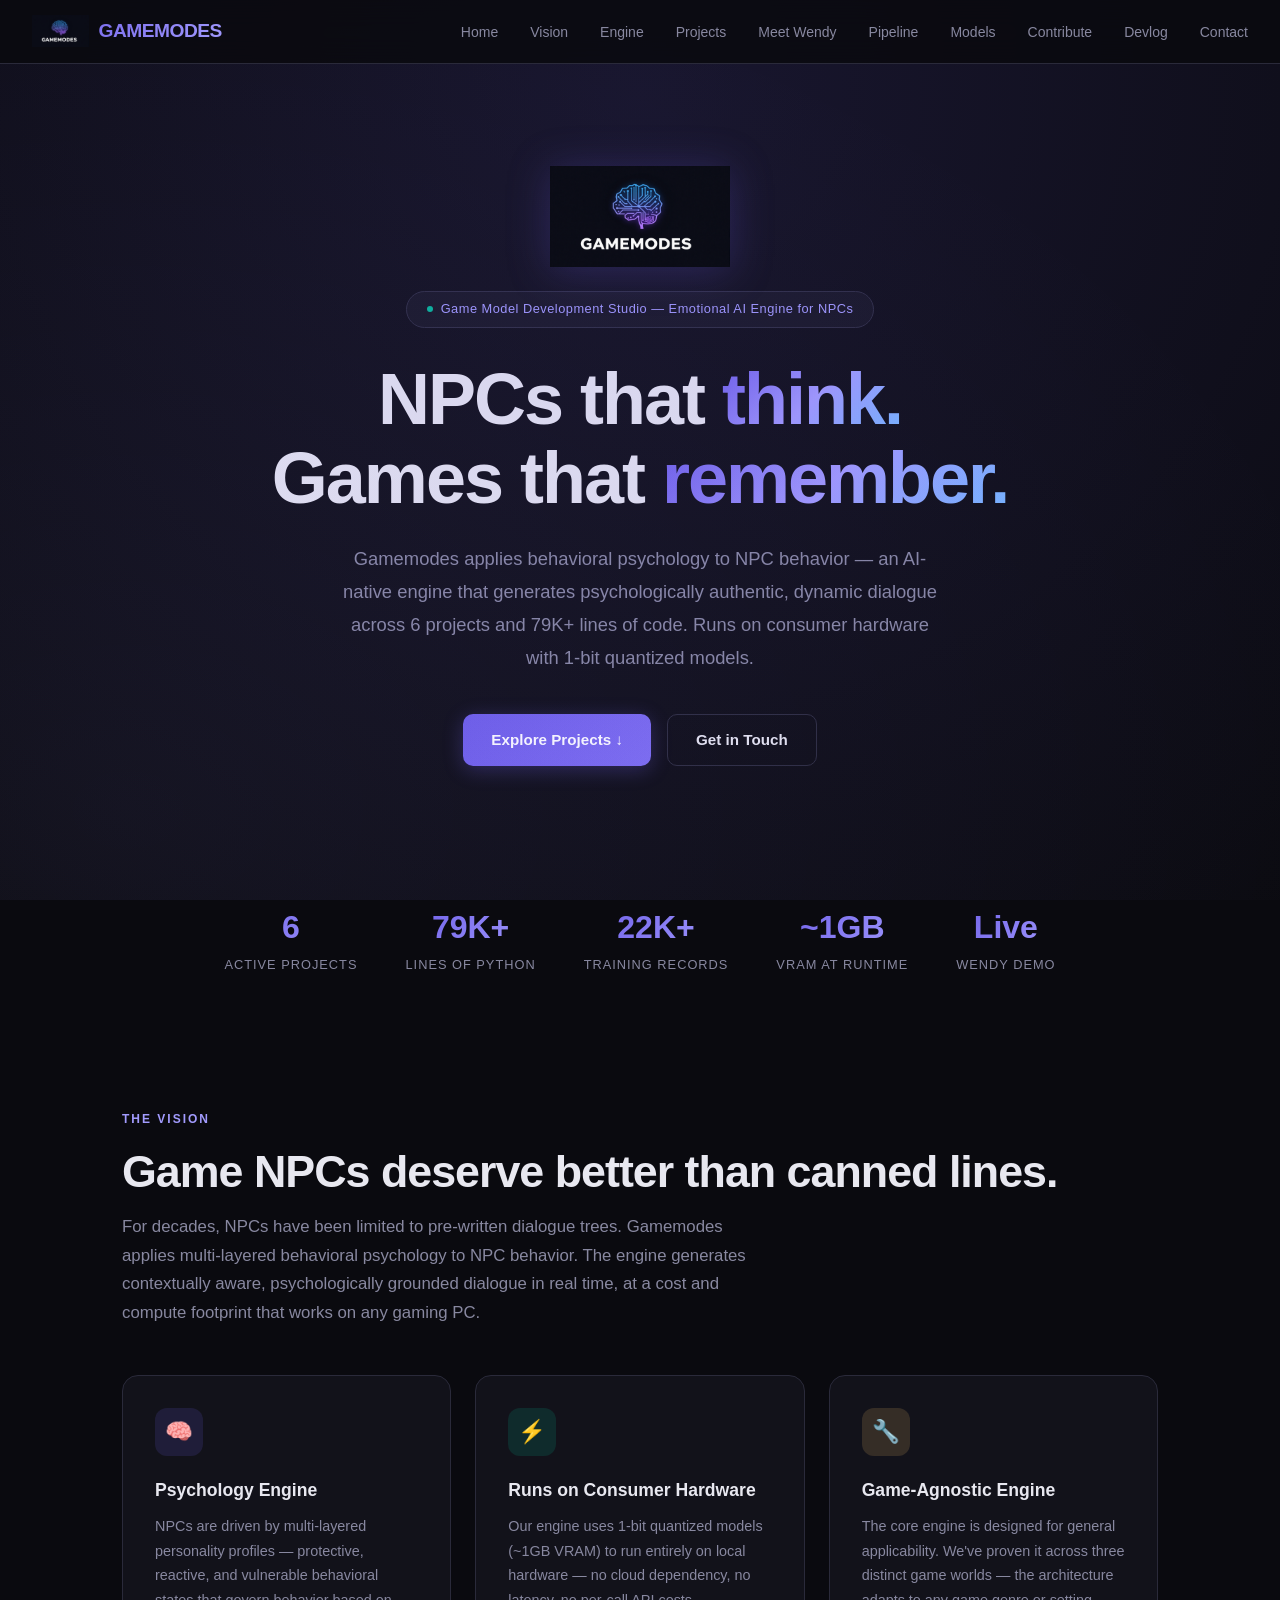
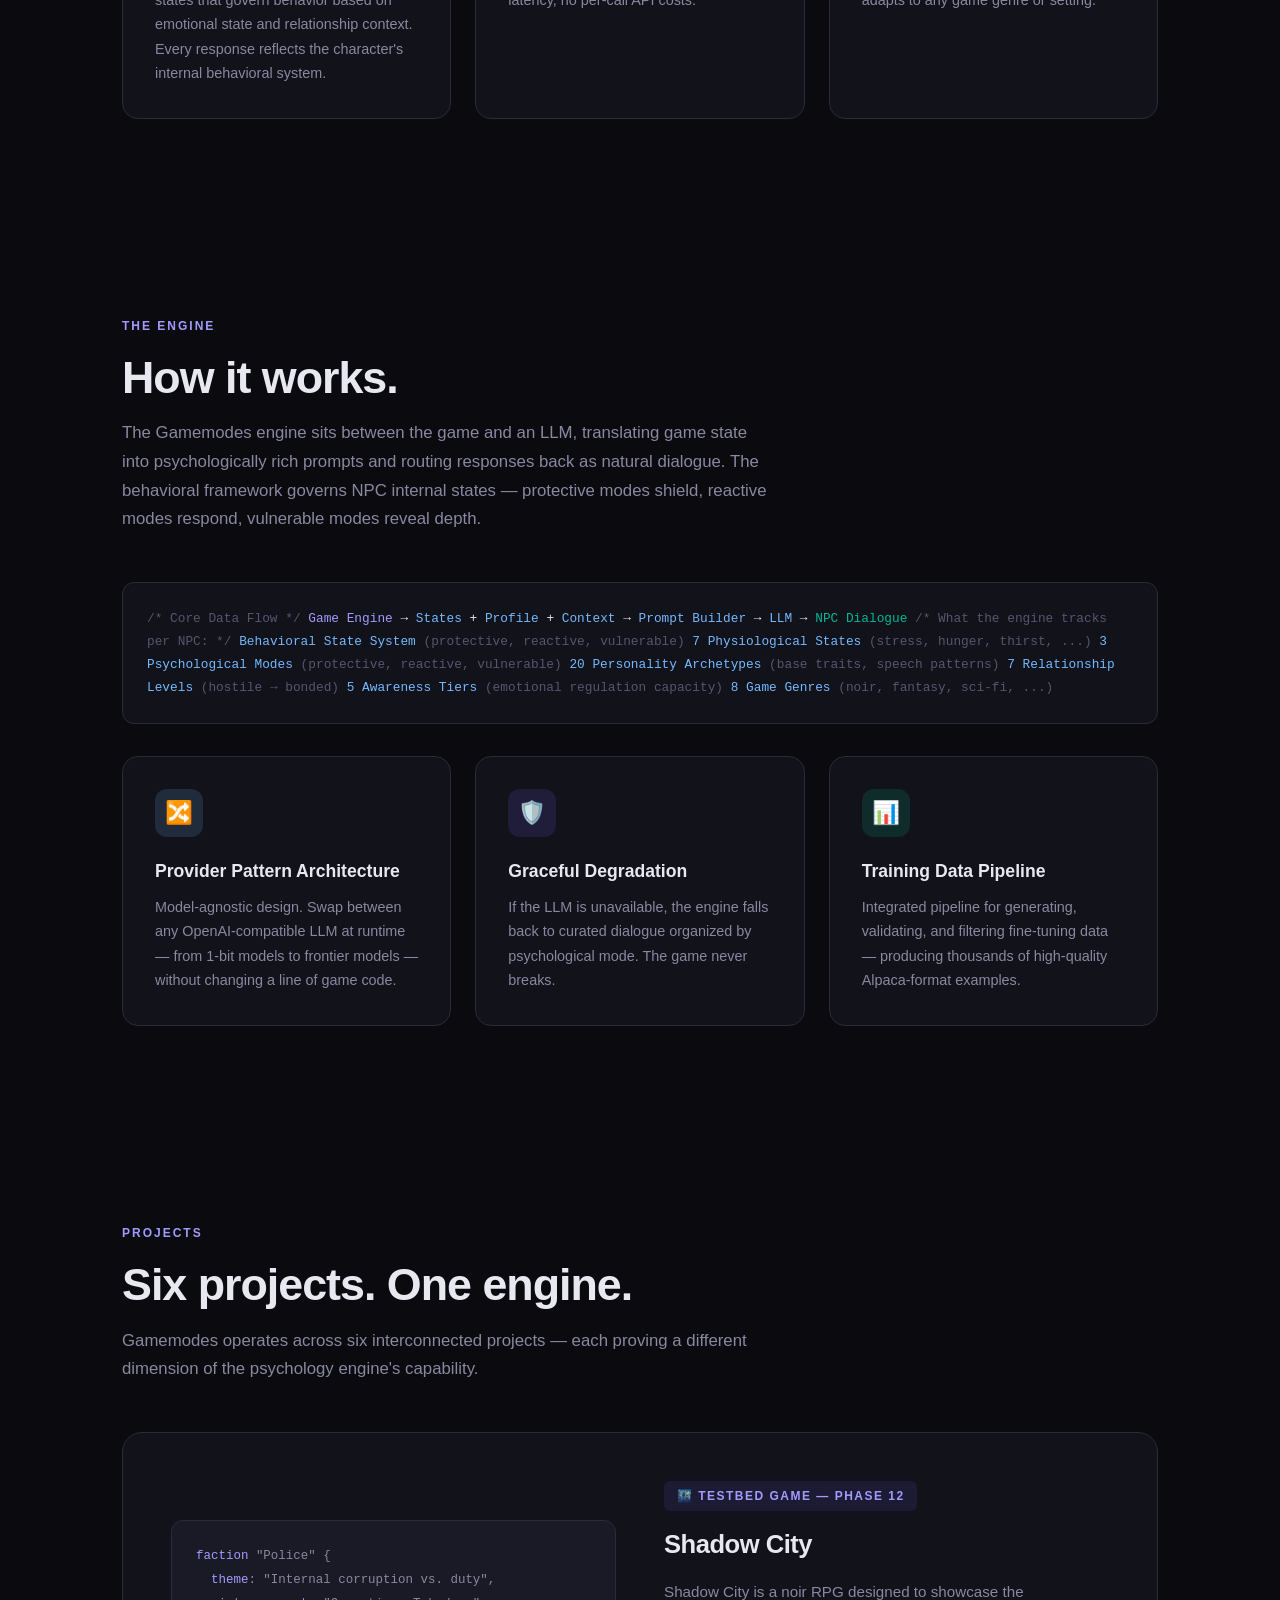
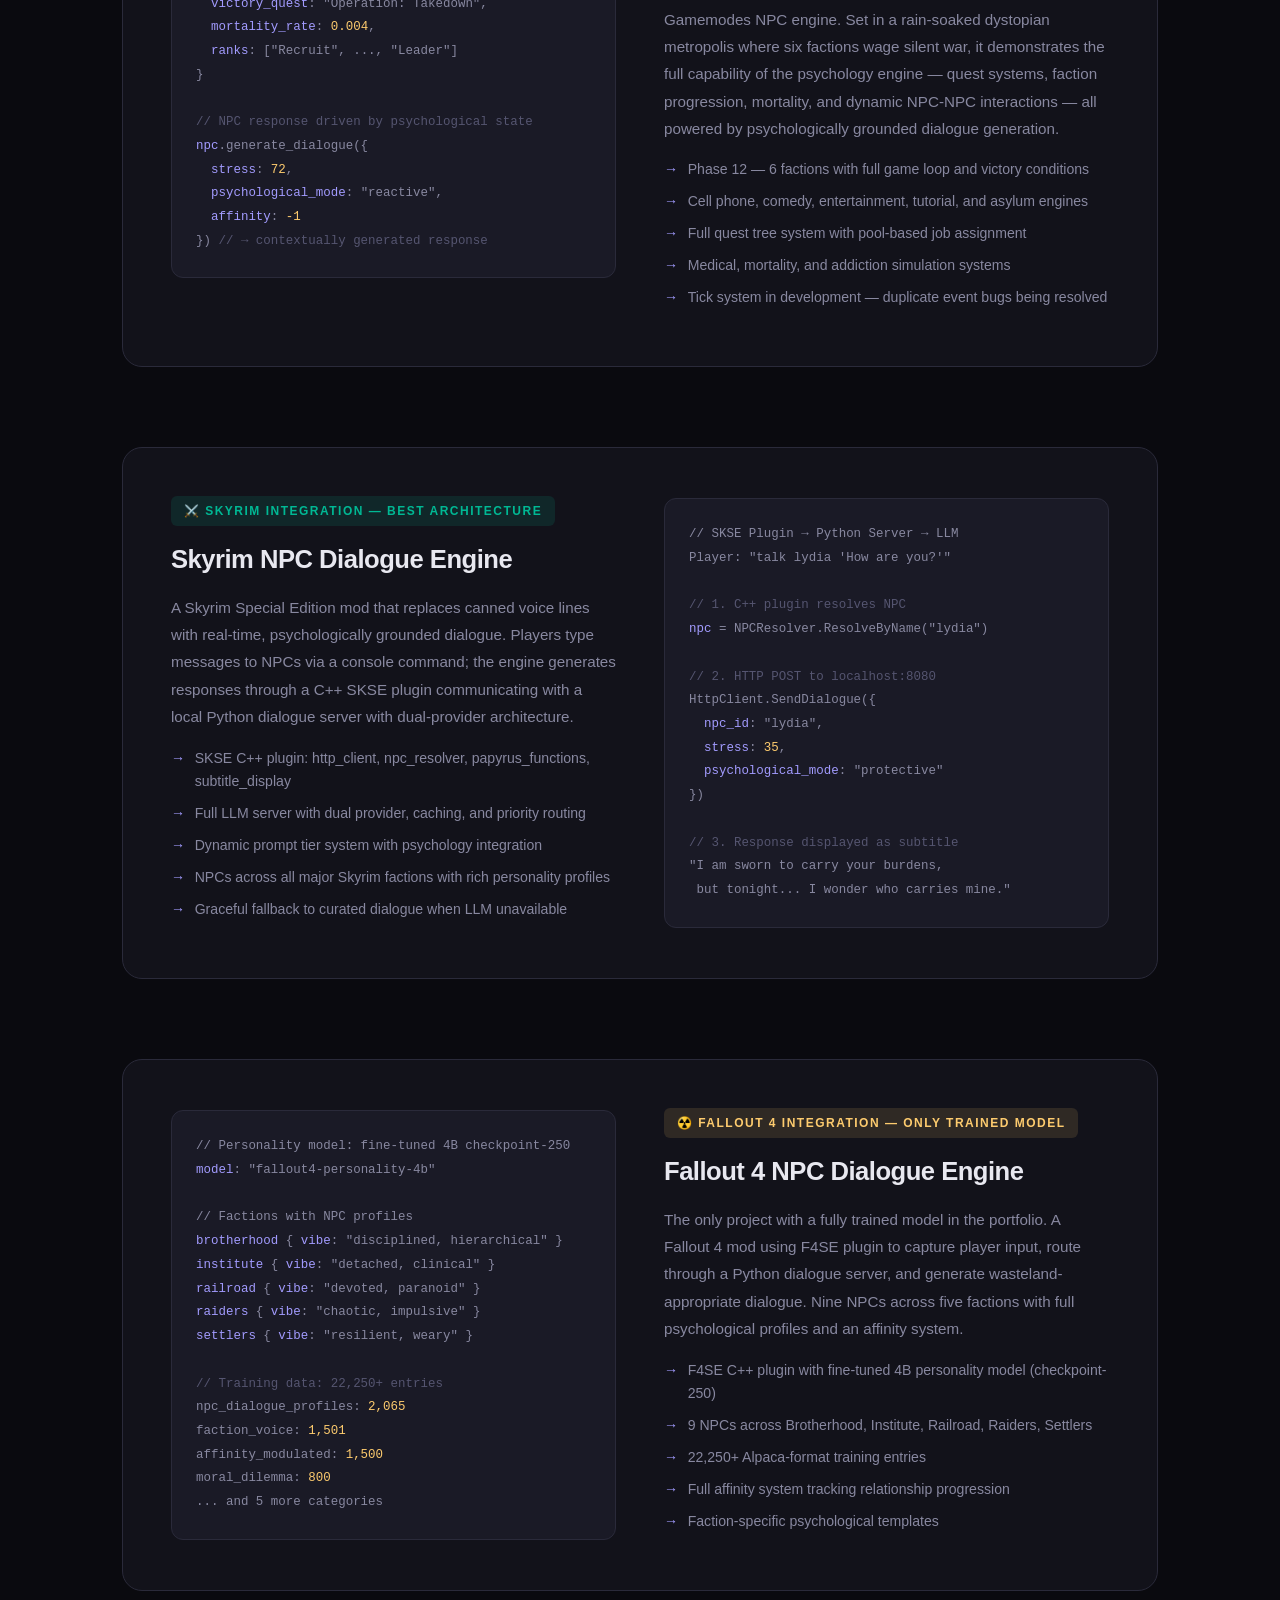
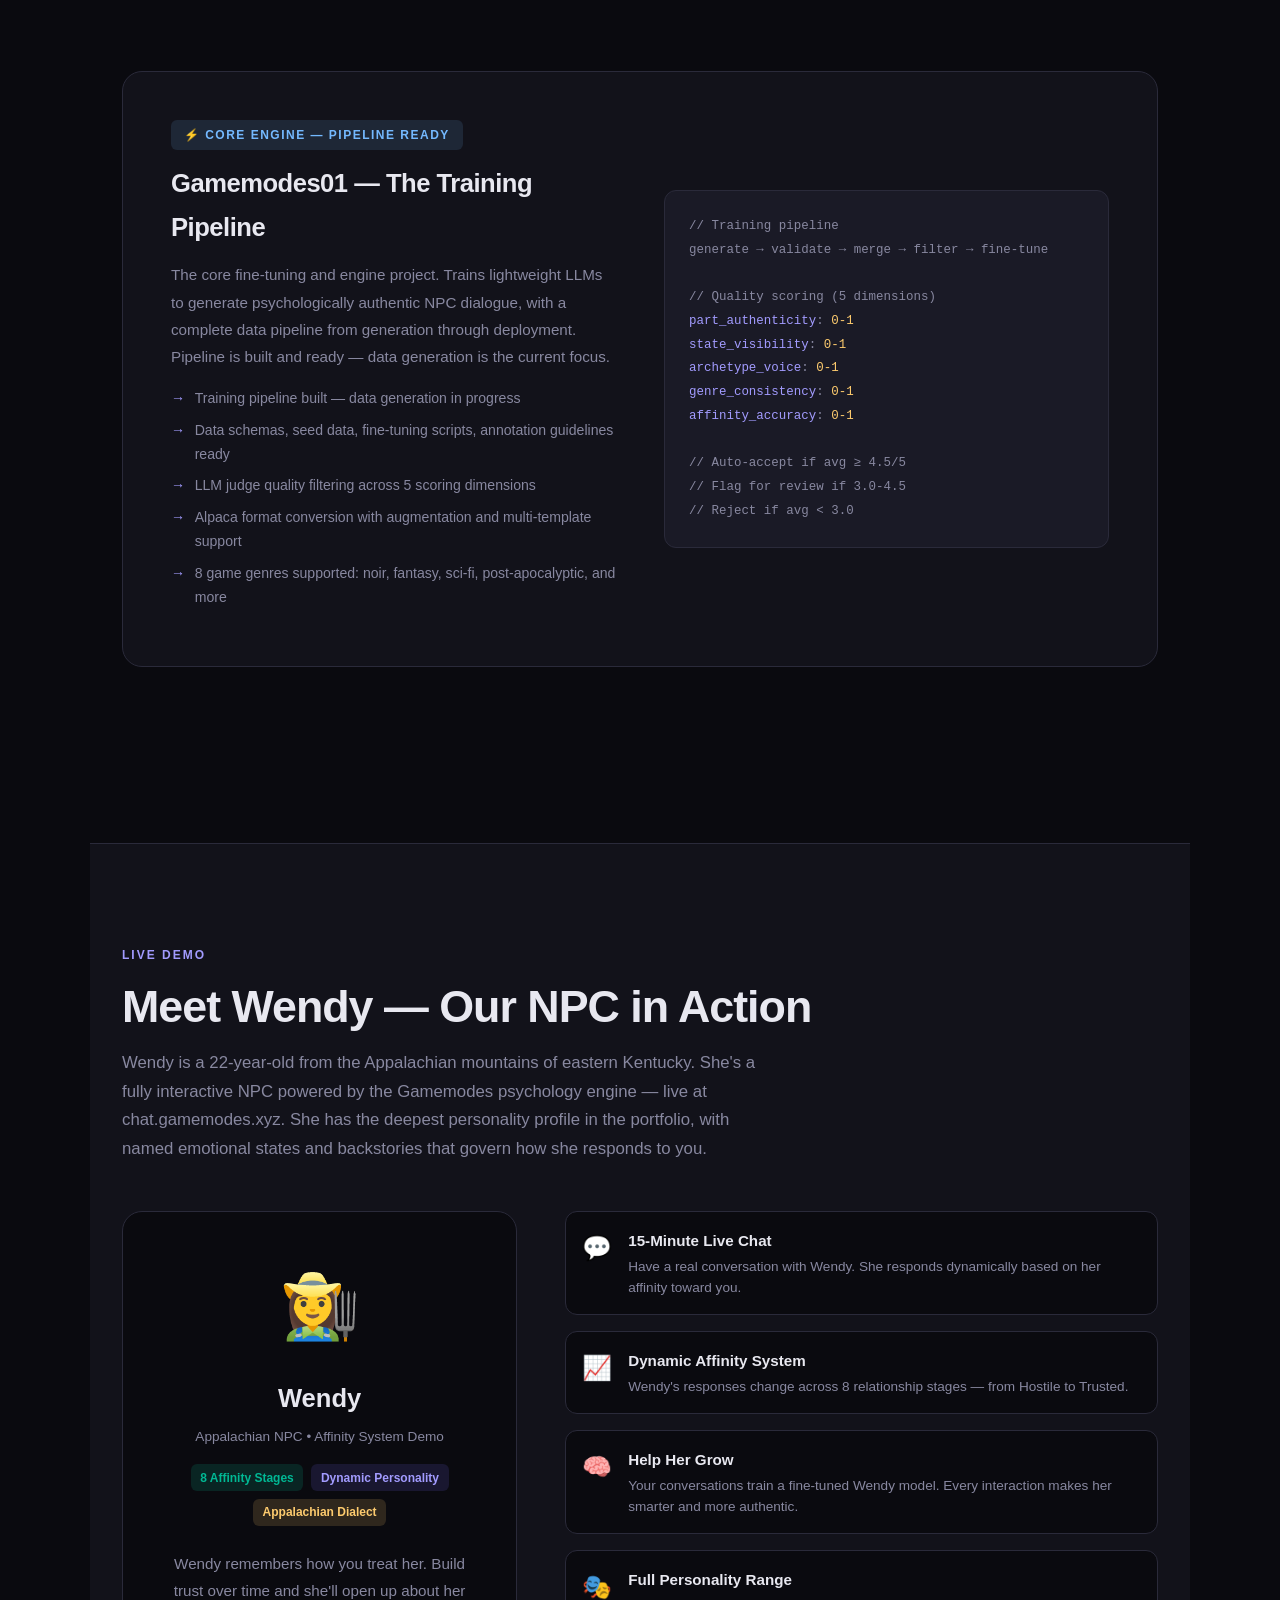
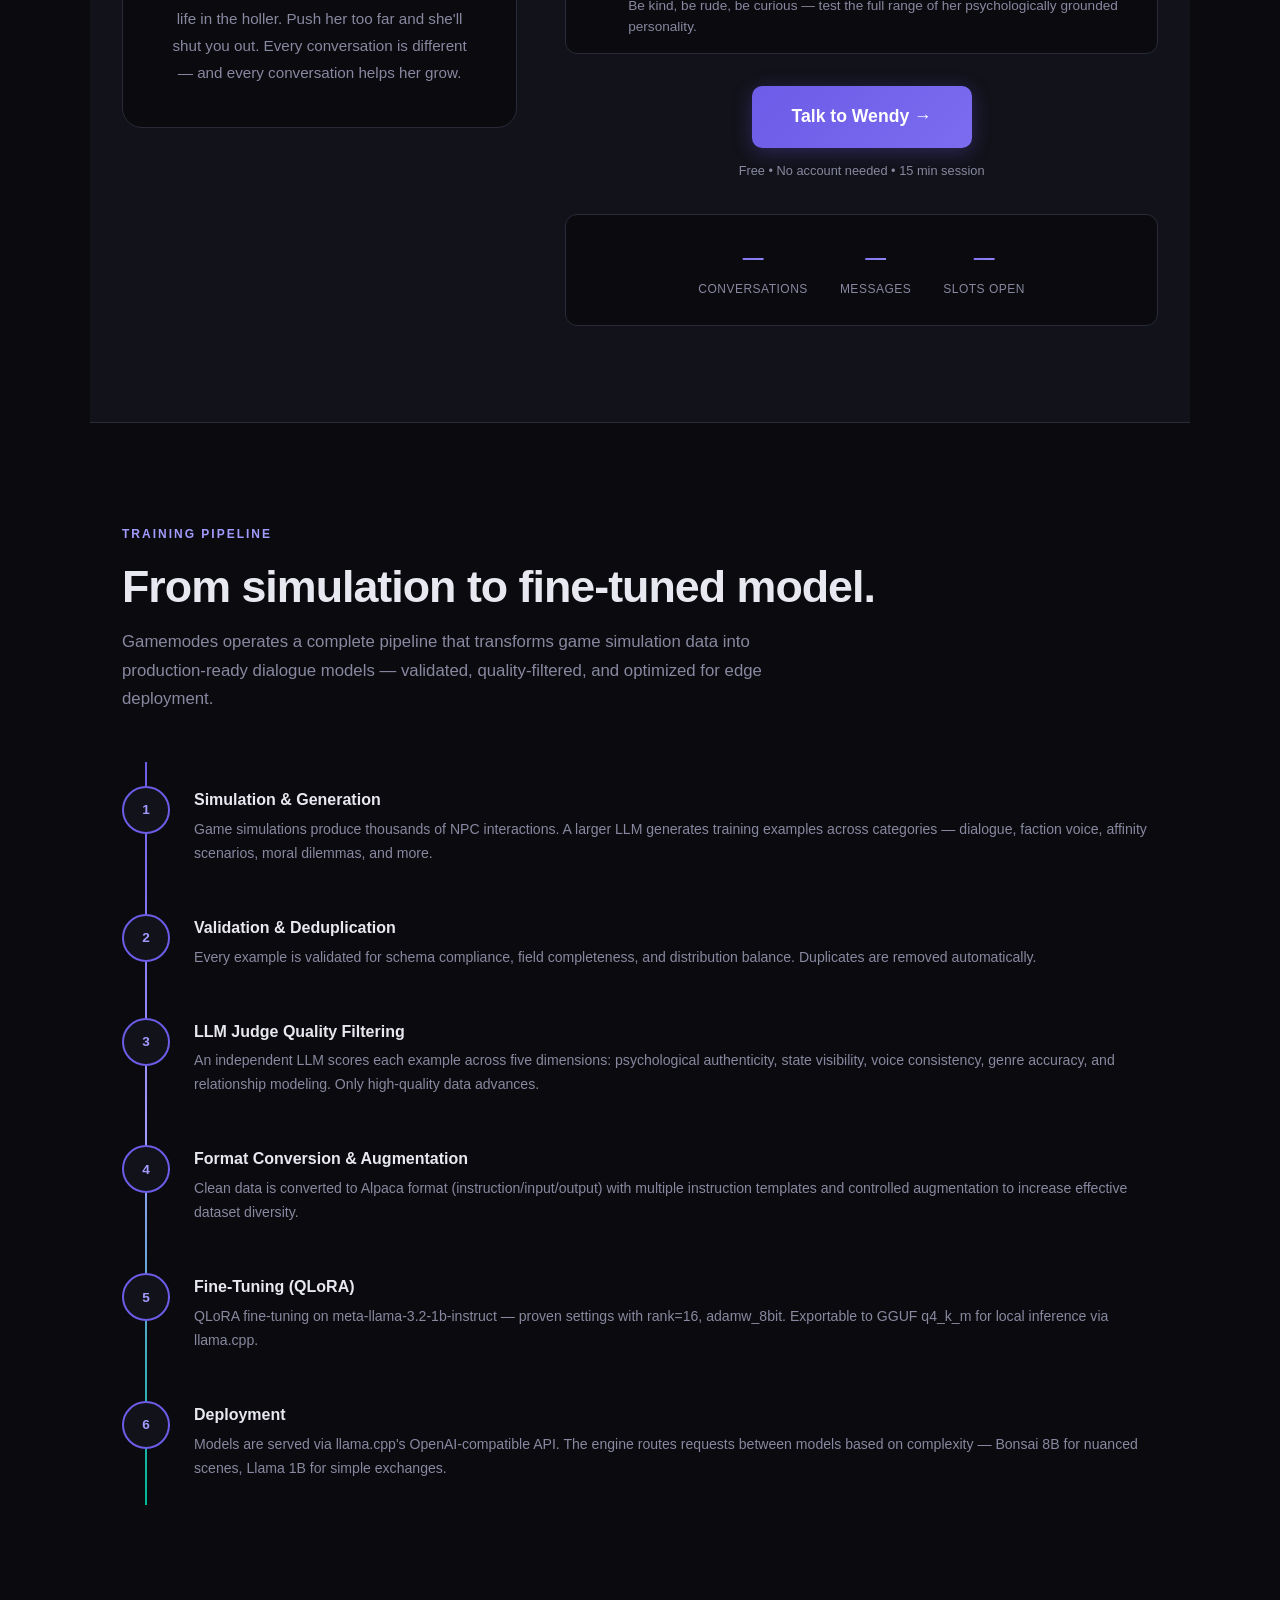
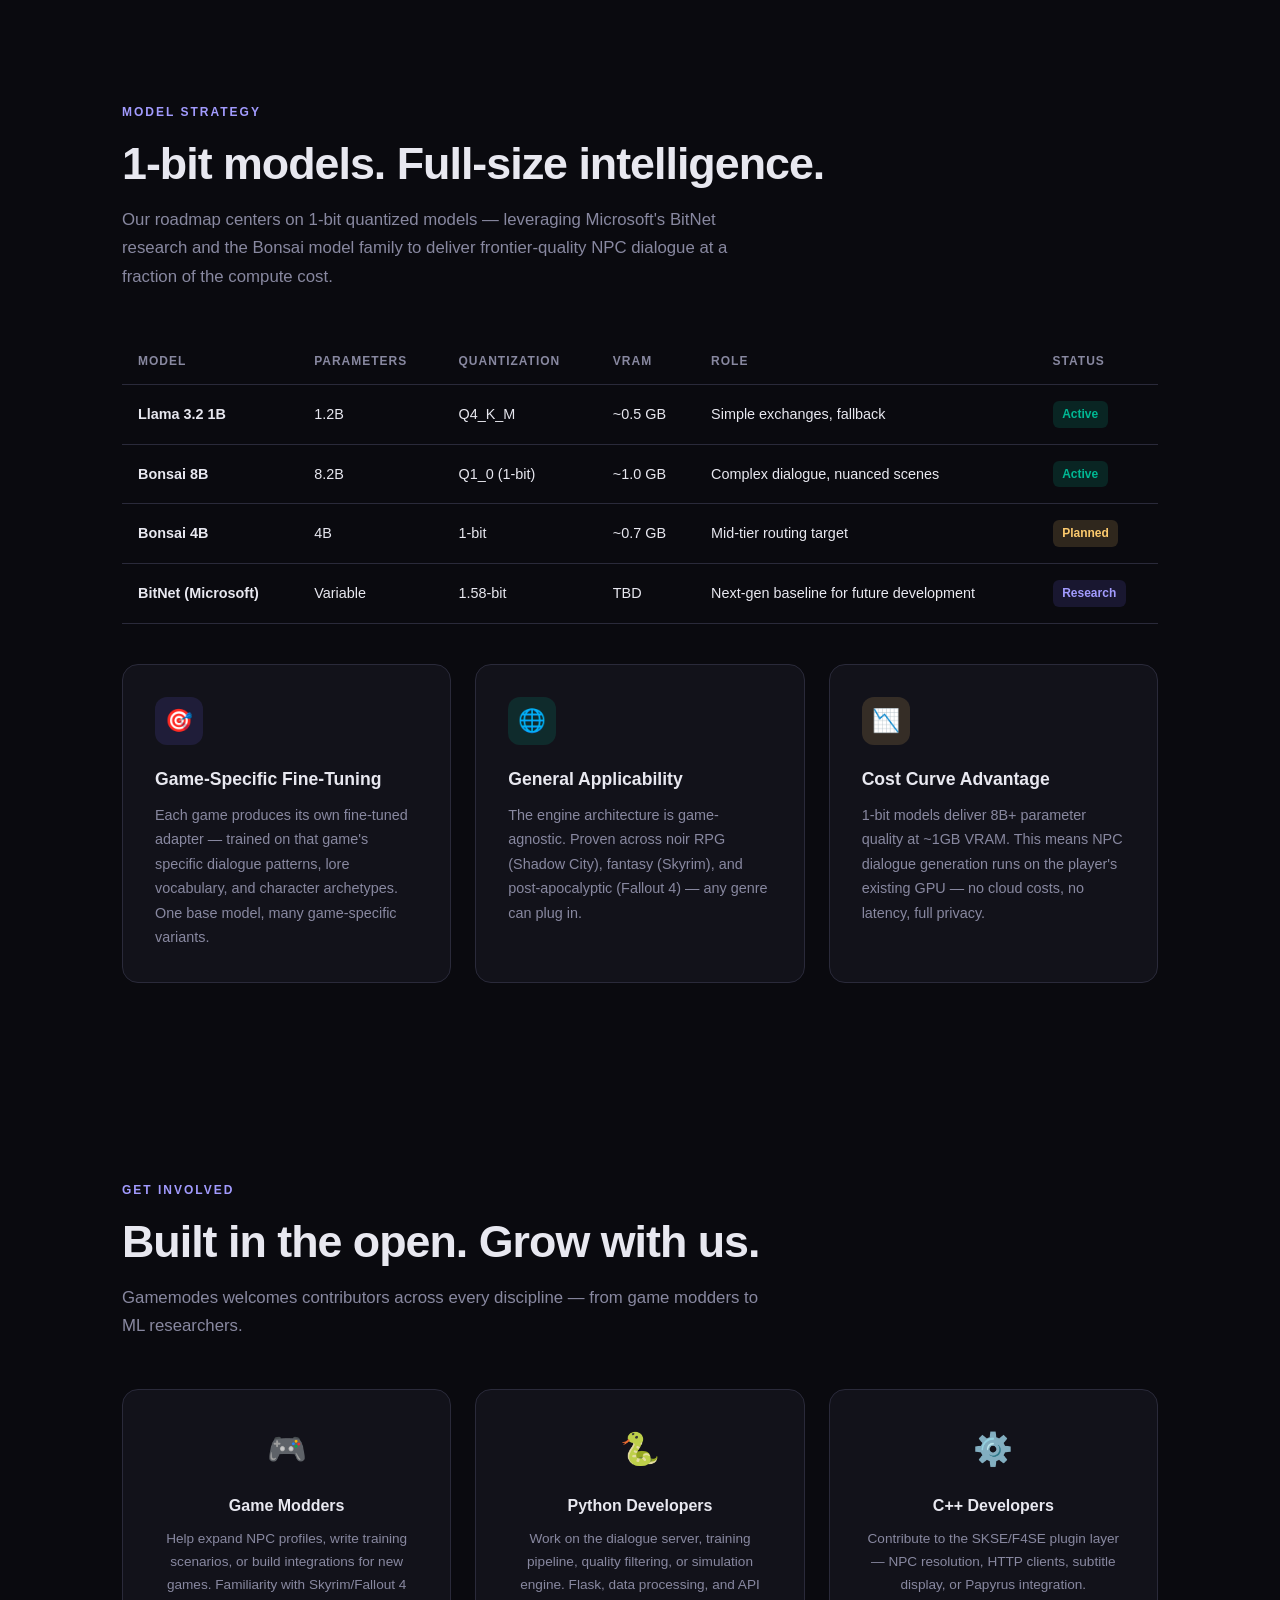
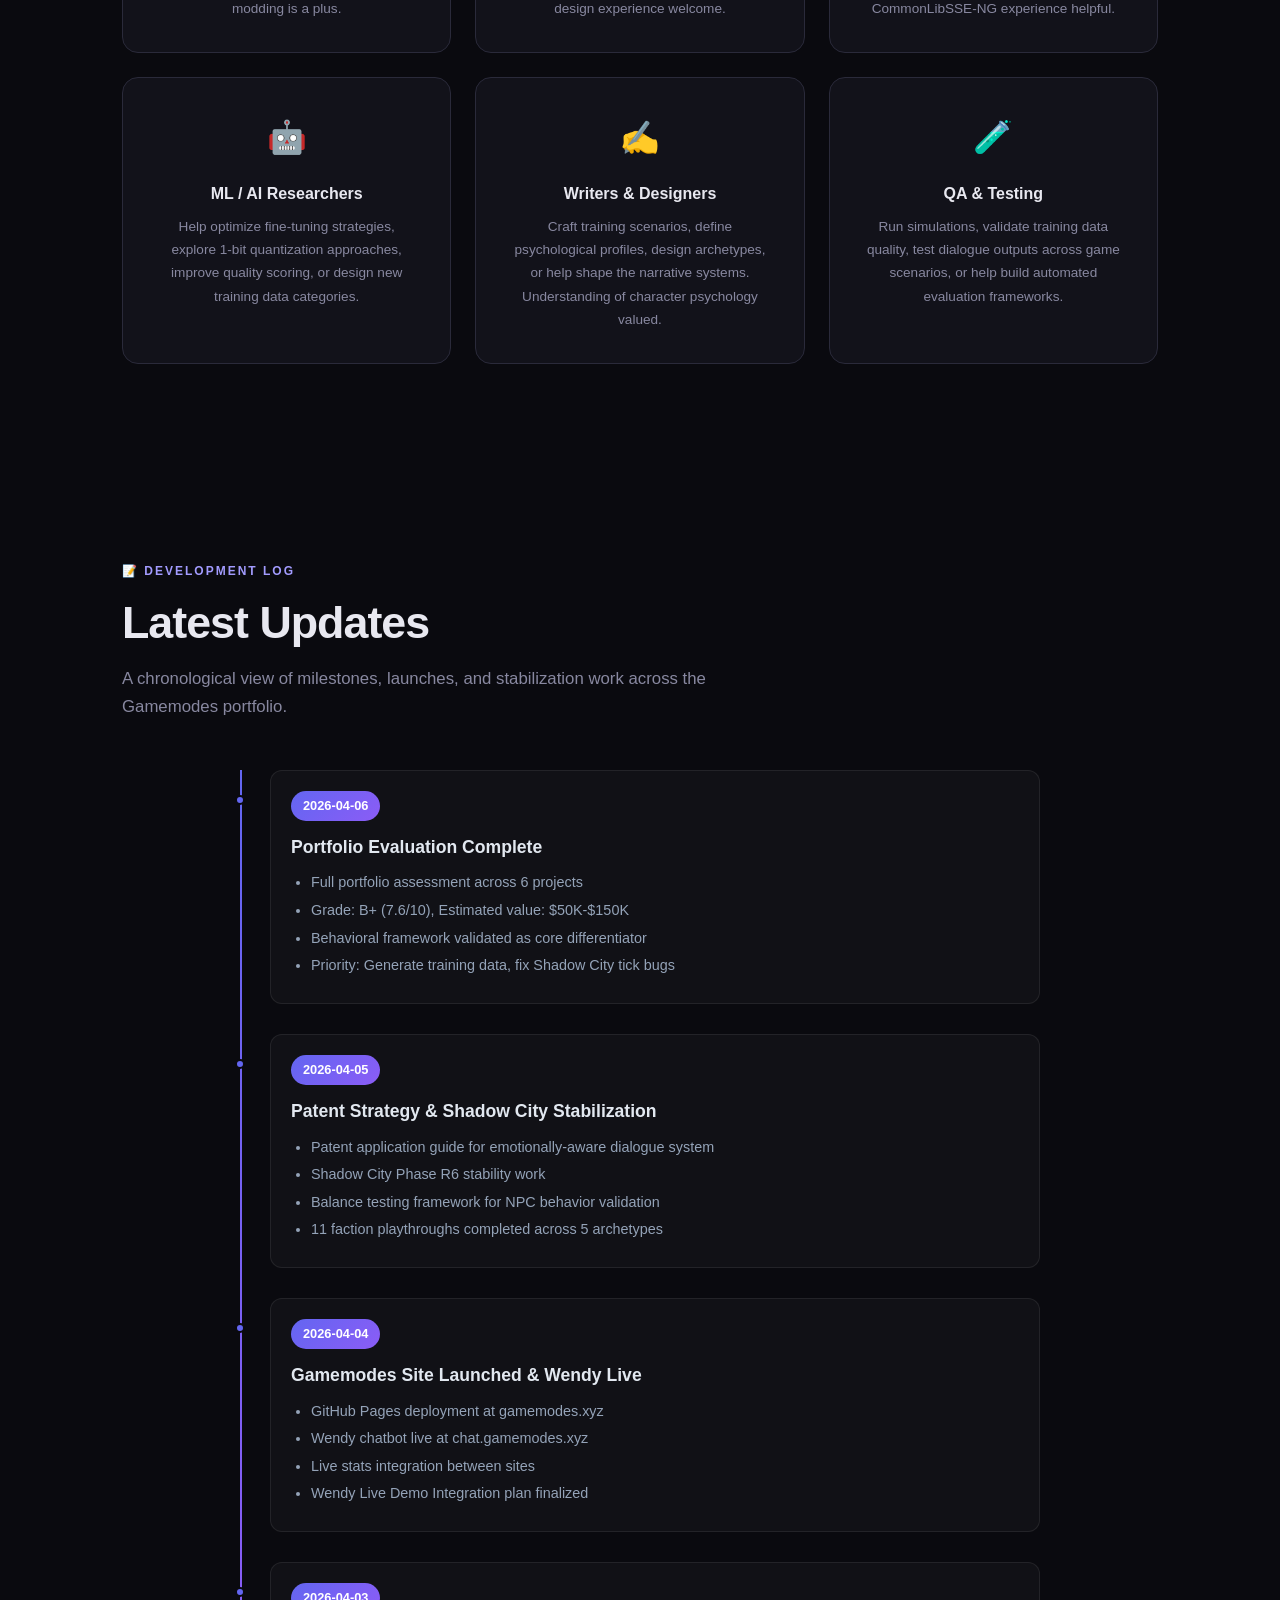
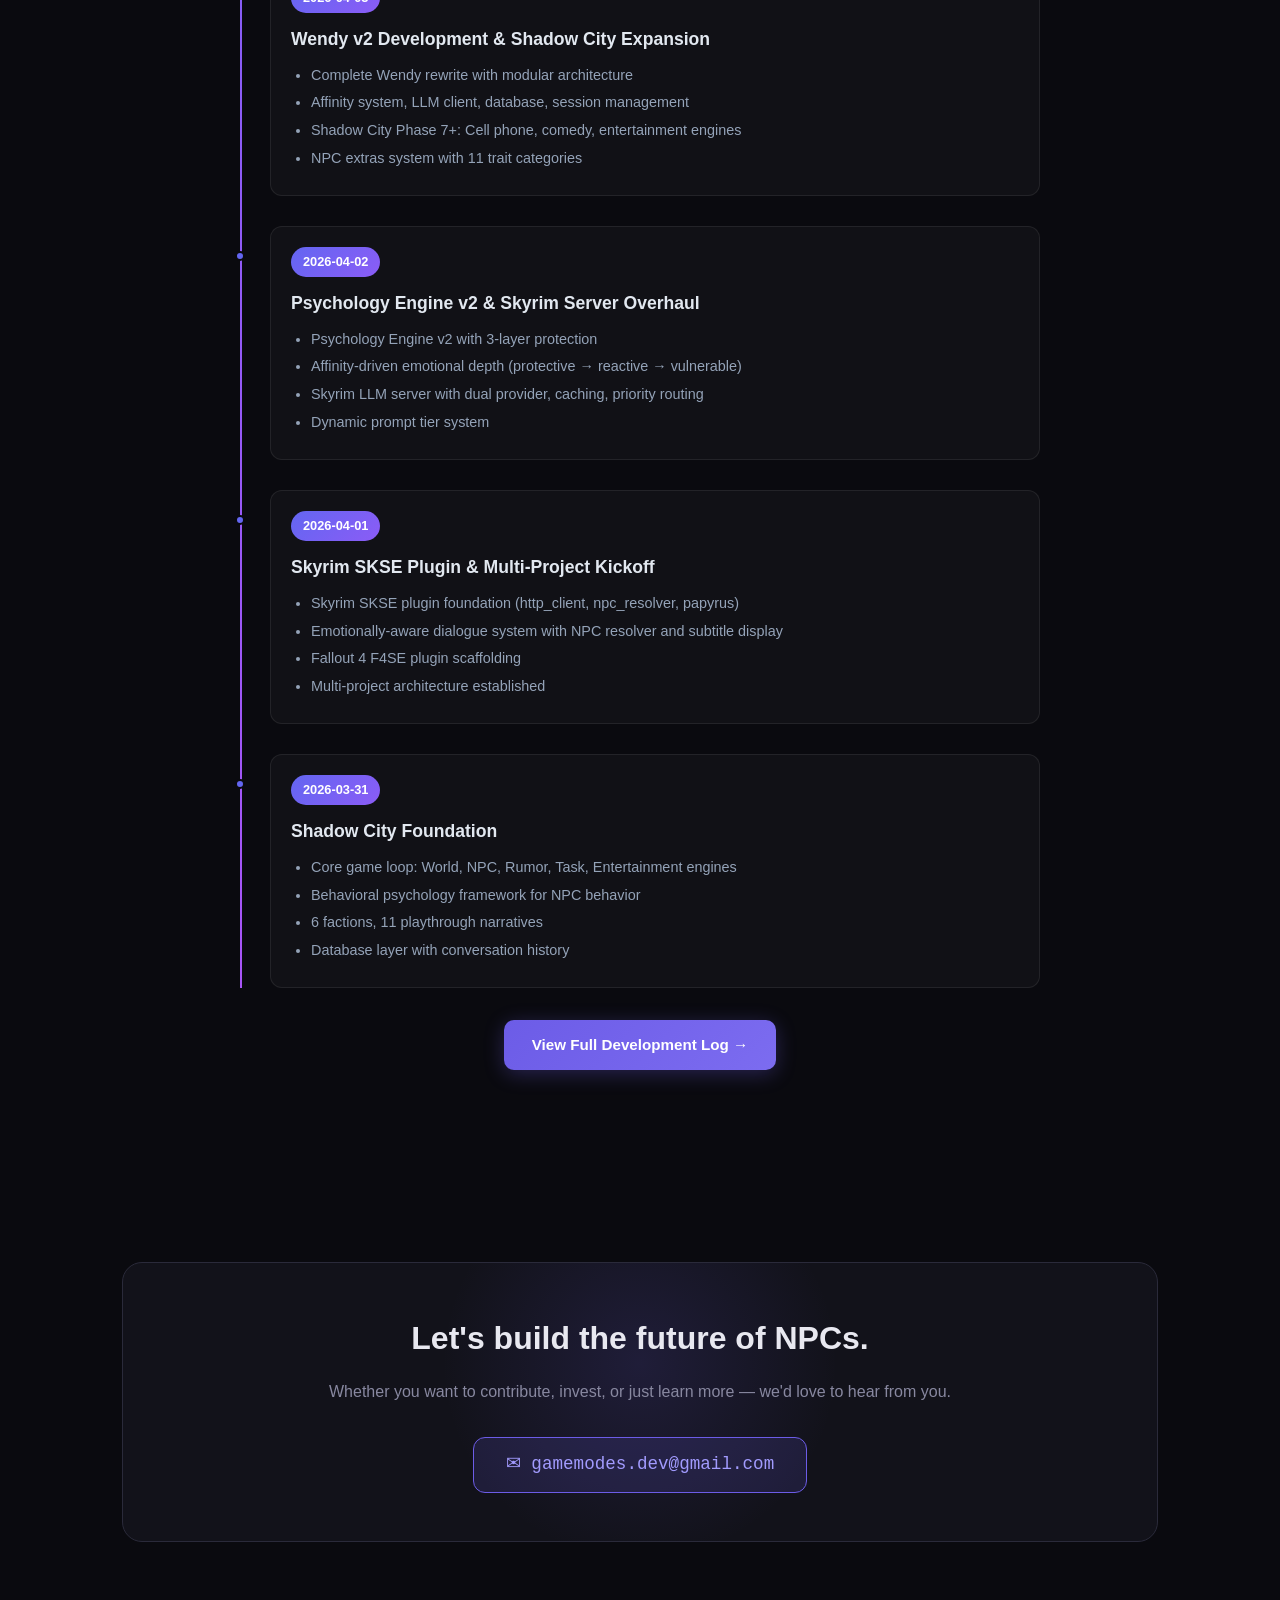
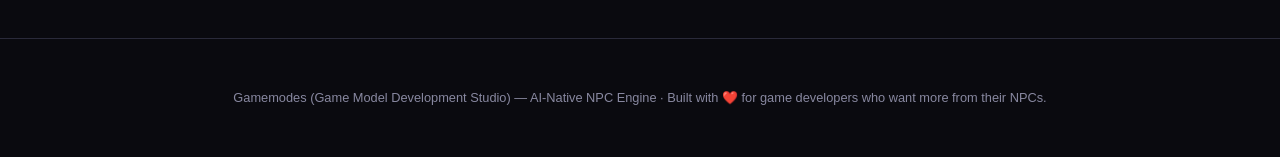
==== commit b4be9186: "Remove all IFS (Internal Family Systems) references from public-facing files - replace with generic " ====
--- a/index.html
+++ b/index.html
@@ -693,14 +693,14 @@
   <img src="art/gamemodes_logo.png" alt="Gamemodes Logo" class="hero-logo">
   <div class="hero-badge">
     <span class="dot"></span>
-    Game Model Development Studio — IFS Psychology Engine for NPCs
+    Game Model Development Studio — Emotional AI Engine for NPCs
   </div>
   <h1>
     NPCs that <span class="gradient">think.</span><br>
     Games that <span class="gradient">remember.</span>
   </h1>
   <p>
-    Gamemodes applies Internal Family Systems (IFS) psychology to NPC behavior — an AI-native engine that generates psychologically authentic, dynamic dialogue across 6 projects and 79K+ lines of code. Runs on consumer hardware with 1-bit quantized models.
+    Gamemodes applies behavioral psychology to NPC behavior — an AI-native engine that generates psychologically authentic, dynamic dialogue across 6 projects and 79K+ lines of code. Runs on consumer hardware with 1-bit quantized models.
   </p>
   <div class="hero-cta">
     <a href="#projects" class="btn btn-primary">Explore Projects ↓</a>
@@ -737,14 +737,14 @@
   <span class="section-label">The Vision</span>
   <h2 class="section-title">Game NPCs deserve better than canned lines.</h2>
   <p class="section-desc">
-    For decades, NPCs have been limited to pre-written dialogue trees. Gamemodes applies Internal Family Systems (IFS) psychology — a clinically validated therapeutic model — to NPC behavior. The engine generates contextually aware, psychologically grounded dialogue in real time, at a cost and compute footprint that works on any gaming PC.
+    For decades, NPCs have been limited to pre-written dialogue trees. Gamemodes applies multi-layered behavioral psychology to NPC behavior. The engine generates contextually aware, psychologically grounded dialogue in real time, at a cost and compute footprint that works on any gaming PC.
   </p>
 
   <div class="arch-grid">
     <div class="arch-card">
       <div class="icon" style="background: rgba(108,92,231,0.15);">🧠</div>
-      <h3>IFS Psychology Engine</h3>
-      <p>NPCs are driven by Internal Family Systems profiles — Managers, Firefighters, and Exiles that govern behavior based on emotional state and relationship context. Every response reflects the character's internal parts system.</p>
+      <h3>Psychology Engine</h3>
+      <p>NPCs are driven by multi-layered personality profiles — protective, reactive, and vulnerable behavioral states that govern behavior based on emotional state and relationship context. Every response reflects the character's internal behavioral system.</p>
     </div>
     <div class="arch-card">
       <div class="icon" style="background: rgba(0,184,148,0.15);">⚡</div>
@@ -764,7 +764,7 @@
   <span class="section-label">The Engine</span>
   <h2 class="section-title">How it works.</h2>
   <p class="section-desc">
-    The Gamemodes engine sits between the game and an LLM, translating game state into IFS-psychologically rich prompts and routing responses back as natural dialogue. The IFS framework governs NPC internal states — Managers protect, Firefighters react, Exiles reveal vulnerability.
+    The Gamemodes engine sits between the game and an LLM, translating game state into psychologically rich prompts and routing responses back as natural dialogue. The behavioral framework governs NPC internal states — protective modes shield, reactive modes respond, vulnerable modes reveal depth.
   </p>
 
   <div class="code-block">
@@ -772,7 +772,7 @@
 <span class="kw">Game Engine</span> → <span class="fn">States</span> + <span class="fn">Profile</span> + <span class="fn">Context</span> → <span class="fn">Prompt Builder</span> → <span class="fn">LLM</span> → <span class="str">NPC Dialogue</span>
 
 <span class="cm">/* What the engine tracks per NPC: */</span>
-<span class="fn">IFS Parts System</span>       <span class="cm">(Manager, Firefighter, Exile)</span>
+<span class="fn">Behavioral State System</span> <span class="cm">(protective, reactive, vulnerable)</span>
 <span class="fn">7 Physiological States</span>  <span class="cm">(stress, hunger, thirst, ...)</span>
 <span class="fn">3 Psychological Modes</span>   <span class="cm">(protective, reactive, vulnerable)</span>
 <span class="fn">20 Personality Archetypes</span> <span class="cm">(base traits, speech patterns)</span>
@@ -805,7 +805,7 @@
   <span class="section-label">Projects</span>
   <h2 class="section-title">Six projects. One engine.</h2>
   <p class="section-desc">
-    Gamemodes operates across six interconnected projects — each proving a different dimension of the IFS psychology engine's capability.
+    Gamemodes operates across six interconnected projects — each proving a different dimension of the psychology engine's capability.
   </p>
 
   <!-- Shadow City -->
@@ -814,7 +814,7 @@
       <div class="project-label" style="background: rgba(108,92,231,0.12); color: var(--accent2);">🌃 Testbed Game — Phase 12</div>
       <h3>Shadow City</h3>
       <p>
-        Shadow City is a noir RPG designed to showcase the Gamemodes NPC engine. Set in a rain-soaked dystopian metropolis where six factions wage silent war, it demonstrates the full capability of the IFS psychology engine — quest systems, faction progression, mortality, and dynamic NPC-NPC interactions — all powered by psychologically grounded dialogue generation.
+        Shadow City is a noir RPG designed to showcase the Gamemodes NPC engine. Set in a rain-soaked dystopian metropolis where six factions wage silent war, it demonstrates the full capability of the psychology engine — quest systems, faction progression, mortality, and dynamic NPC-NPC interactions — all powered by psychologically grounded dialogue generation.
       </p>
       <ul class="project-features">
         <li>Phase 12 — 6 factions with full game loop and victory conditions</li>
@@ -846,13 +846,13 @@
       <div class="project-label" style="background: rgba(0,184,148,0.12); color: var(--green);">⚔️ Skyrim Integration — Best Architecture</div>
       <h3>Skyrim NPC Dialogue Engine</h3>
       <p>
-        A Skyrim Special Edition mod that replaces canned voice lines with real-time, IFS-psychologically grounded dialogue. Players type messages to NPCs via a console command; the engine generates responses through a C++ SKSE plugin communicating with a local Python dialogue server with dual-provider architecture.
+        A Skyrim Special Edition mod that replaces canned voice lines with real-time, psychologically grounded dialogue. Players type messages to NPCs via a console command; the engine generates responses through a C++ SKSE plugin communicating with a local Python dialogue server with dual-provider architecture.
       </p>
       <ul class="project-features">
         <li>SKSE C++ plugin: http_client, npc_resolver, papyrus_functions, subtitle_display</li>
         <li>Full LLM server with dual provider, caching, and priority routing</li>
-        <li>Dynamic prompt tier system with IFS psychology integration</li>
-        <li>NPCs across all major Skyrim factions with rich IFS profiles</li>
+        <li>Dynamic prompt tier system with psychology integration</li>
+        <li>NPCs across all major Skyrim factions with rich personality profiles</li>
         <li>Graceful fallback to curated dialogue when LLM unavailable</li>
       </ul>
     </div>
@@ -879,19 +879,19 @@
       <div class="project-label" style="background: rgba(253,203,110,0.12); color: var(--orange);">☢️ Fallout 4 Integration — Only Trained Model</div>
       <h3>Fallout 4 NPC Dialogue Engine</h3>
       <p>
-        The only project with a fully trained model in the portfolio. A Fallout 4 mod using F4SE plugin to capture player input, route through a Python dialogue server, and generate wasteland-appropriate dialogue. Nine NPCs across five factions with full IFS psychological profiles and an affinity system.
+        The only project with a fully trained model in the portfolio. A Fallout 4 mod using F4SE plugin to capture player input, route through a Python dialogue server, and generate wasteland-appropriate dialogue. Nine NPCs across five factions with full psychological profiles and an affinity system.
       </p>
       <ul class="project-features">
-        <li>F4SE C++ plugin with fine-tuned 4B IFS model (checkpoint-250)</li>
+        <li>F4SE C++ plugin with fine-tuned 4B personality model (checkpoint-250)</li>
         <li>9 NPCs across Brotherhood, Institute, Railroad, Raiders, Settlers</li>
         <li>22,250+ Alpaca-format training entries</li>
         <li>Full affinity system tracking relationship progression</li>
-        <li>Faction-specific IFS psychological templates</li>
+        <li>Faction-specific psychological templates</li>
       </ul>
     </div>
     <div class="project-visual">
-<span class="cm">// IFS model: fine-tuned 4B checkpoint-250</span><br>
-<span class="hl">model</span>: <span class="str">"fallout4-ifs-4b"</span><br><br>
+<span class="cm">// Personality model: fine-tuned 4B checkpoint-250</span><br>
+<span class="hl">model</span>: <span class="str">"fallout4-personality-4b"</span><br><br>
 <span class="cm">// Factions with NPC profiles</span><br>
 <span class="hl">brotherhood</span> { <span class="hl">vibe</span>: <span class="str">"disciplined, hierarchical"</span> }<br>
 <span class="hl">institute</span>   { <span class="hl">vibe</span>: <span class="str">"detached, clinical"</span> }<br>
@@ -913,7 +913,7 @@
       <div class="project-label" style="background: rgba(116,185,255,0.12); color: #74b9ff;">⚡ Core Engine — Pipeline Ready</div>
       <h3>Gamemodes01 — The Training Pipeline</h3>
       <p>
-        The core fine-tuning and engine project. Trains lightweight LLMs to generate IFS-psychologically authentic NPC dialogue, with a complete data pipeline from generation through deployment. Pipeline is built and ready — data generation is the current focus.
+        The core fine-tuning and engine project. Trains lightweight LLMs to generate psychologically authentic NPC dialogue, with a complete data pipeline from generation through deployment. Pipeline is built and ready — data generation is the current focus.
       </p>
       <ul class="project-features">
         <li>Training pipeline built — data generation in progress</li>
@@ -945,7 +945,7 @@
     <span class="section-label">Live Demo</span>
     <h2 class="section-title">Meet Wendy — Our NPC in Action</h2>
     <p class="section-desc">
-      Wendy is a 22-year-old from the Appalachian mountains of eastern Kentucky. She's a fully interactive NPC powered by the Gamemodes IFS engine — live at chat.gamemodes.xyz. She has the deepest IFS profile in the portfolio, with named parts and backstories that govern how she responds to you.
+      Wendy is a 22-year-old from the Appalachian mountains of eastern Kentucky. She's a fully interactive NPC powered by the Gamemodes psychology engine — live at chat.gamemodes.xyz. She has the deepest personality profile in the portfolio, with named emotional states and backstories that govern how she responds to you.
     </p>
 
     <div class="wendy-showcase">
@@ -1207,16 +1207,16 @@
       <ul>
         <li>Full portfolio assessment across 6 projects</li>
         <li>Grade: B+ (7.6/10), Estimated value: $50K-$150K</li>
-        <li>IFS framework validated as core differentiator</li>
+        <li>Behavioral framework validated as core differentiator</li>
         <li>Priority: Generate training data, fix Shadow City tick bugs</li>
       </ul>
     </div>
 
     <div class="devlog-entry">
       <div class="devlog-date">2026-04-05</div>
-      <h4>IFS Patent Strategy & Shadow City Stabilization</h4>
+      <h4>Patent Strategy & Shadow City Stabilization</h4>
       <ul>
-        <li>Patent application guide for IFS dialogue system</li>
+        <li>Patent application guide for emotionally-aware dialogue system</li>
         <li>Shadow City Phase R6 stability work</li>
         <li>Balance testing framework for NPC behavior validation</li>
         <li>11 faction playthroughs completed across 5 archetypes</li>
@@ -1247,10 +1247,10 @@
 
     <div class="devlog-entry">
       <div class="devlog-date">2026-04-02</div>
-      <h4>IFS v2 & Skyrim Server Overhaul</h4>
+      <h4>Psychology Engine v2 & Skyrim Server Overhaul</h4>
       <ul>
-        <li>IFS v2 psychology engine with 3-layer protection</li>
-        <li>Affinity-driven part access (Manager → Firefighter → Exile)</li>
+        <li>Psychology Engine v2 with 3-layer protection</li>
+        <li>Affinity-driven emotional depth (protective → reactive → vulnerable)</li>
         <li>Skyrim LLM server with dual provider, caching, priority routing</li>
         <li>Dynamic prompt tier system</li>
       </ul>
@@ -1261,7 +1261,7 @@
       <h4>Skyrim SKSE Plugin & Multi-Project Kickoff</h4>
       <ul>
         <li>Skyrim SKSE plugin foundation (http_client, npc_resolver, papyrus)</li>
-        <li>IFS dialogue system with NPC resolver and subtitle display</li>
+        <li>Emotionally-aware dialogue system with NPC resolver and subtitle display</li>
         <li>Fallout 4 F4SE plugin scaffolding</li>
         <li>Multi-project architecture established</li>
       </ul>
@@ -1272,7 +1272,7 @@
       <h4>Shadow City Foundation</h4>
       <ul>
         <li>Core game loop: World, NPC, Rumor, Task, Entertainment engines</li>
-        <li>IFS psychology framework for NPC behavior</li>
+        <li>Behavioral psychology framework for NPC behavior</li>
         <li>6 factions, 11 playthrough narratives</li>
         <li>Database layer with conversation history</li>
       </ul>
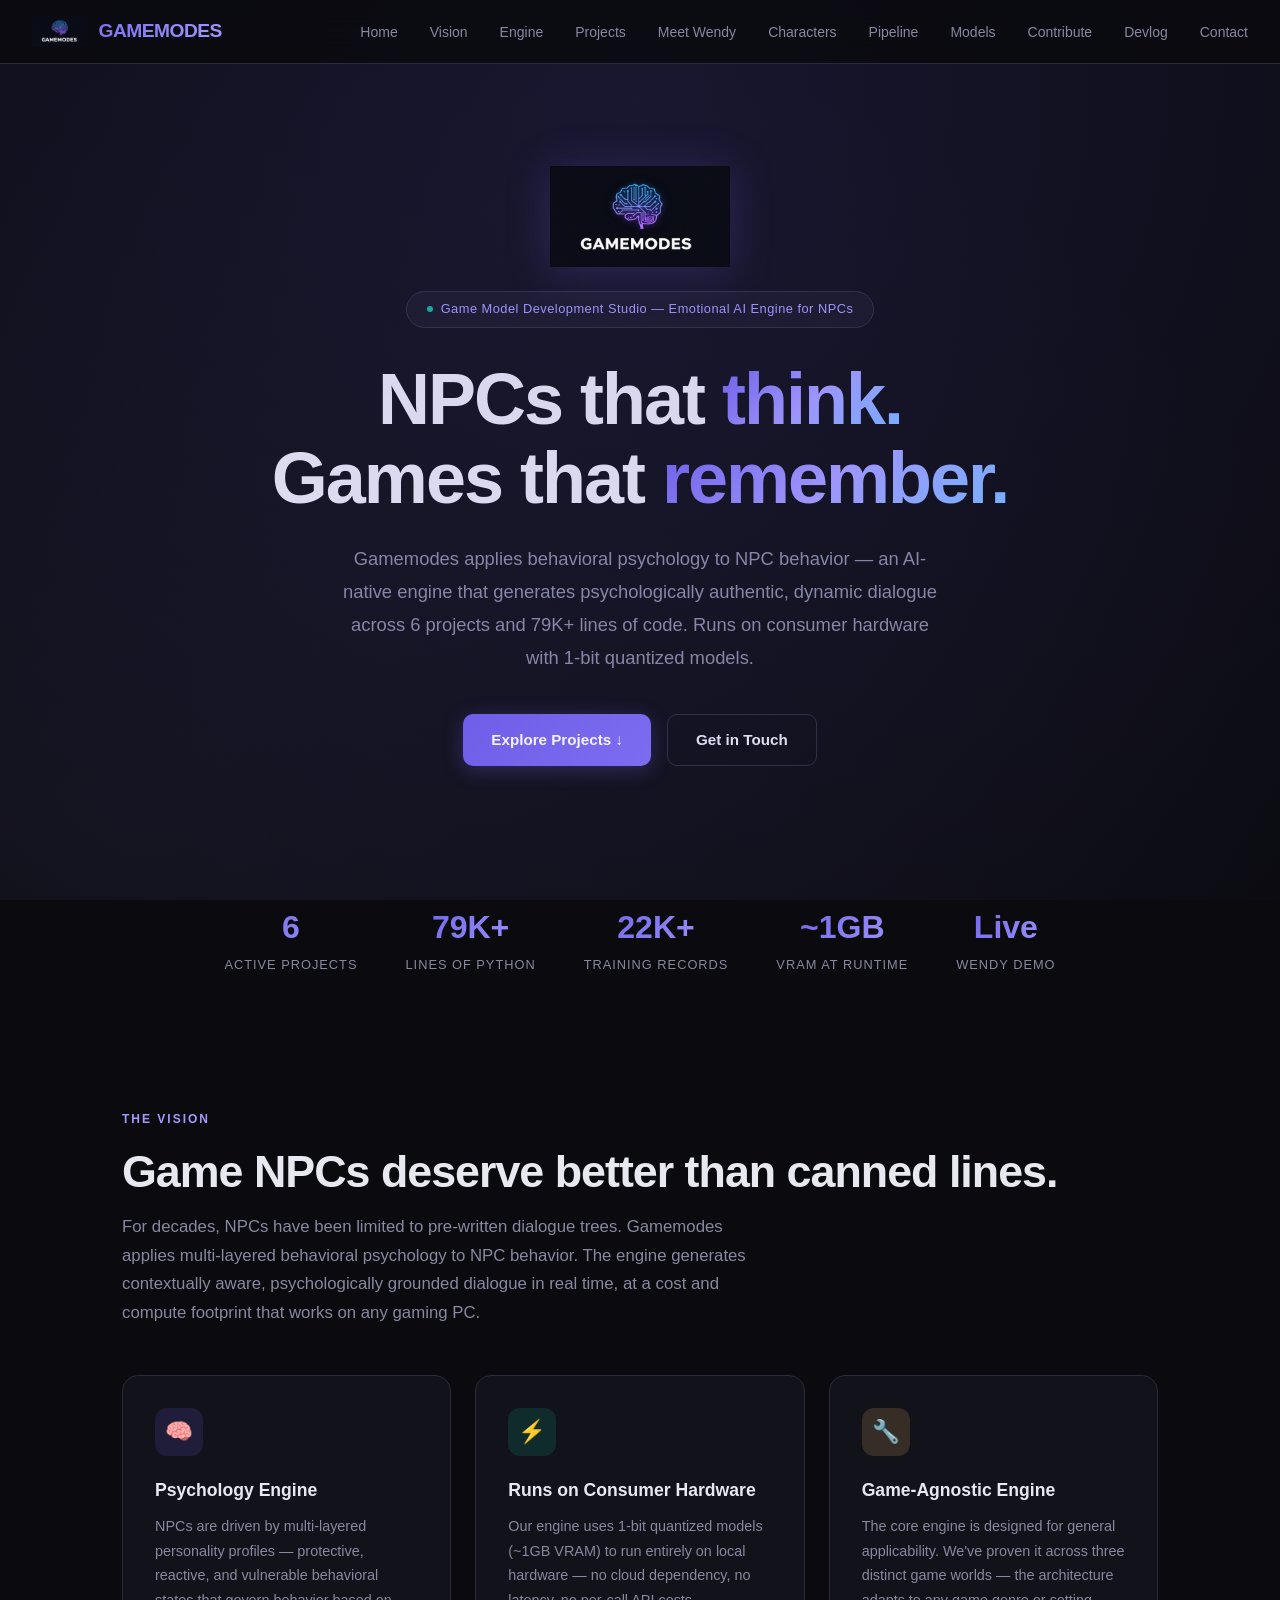
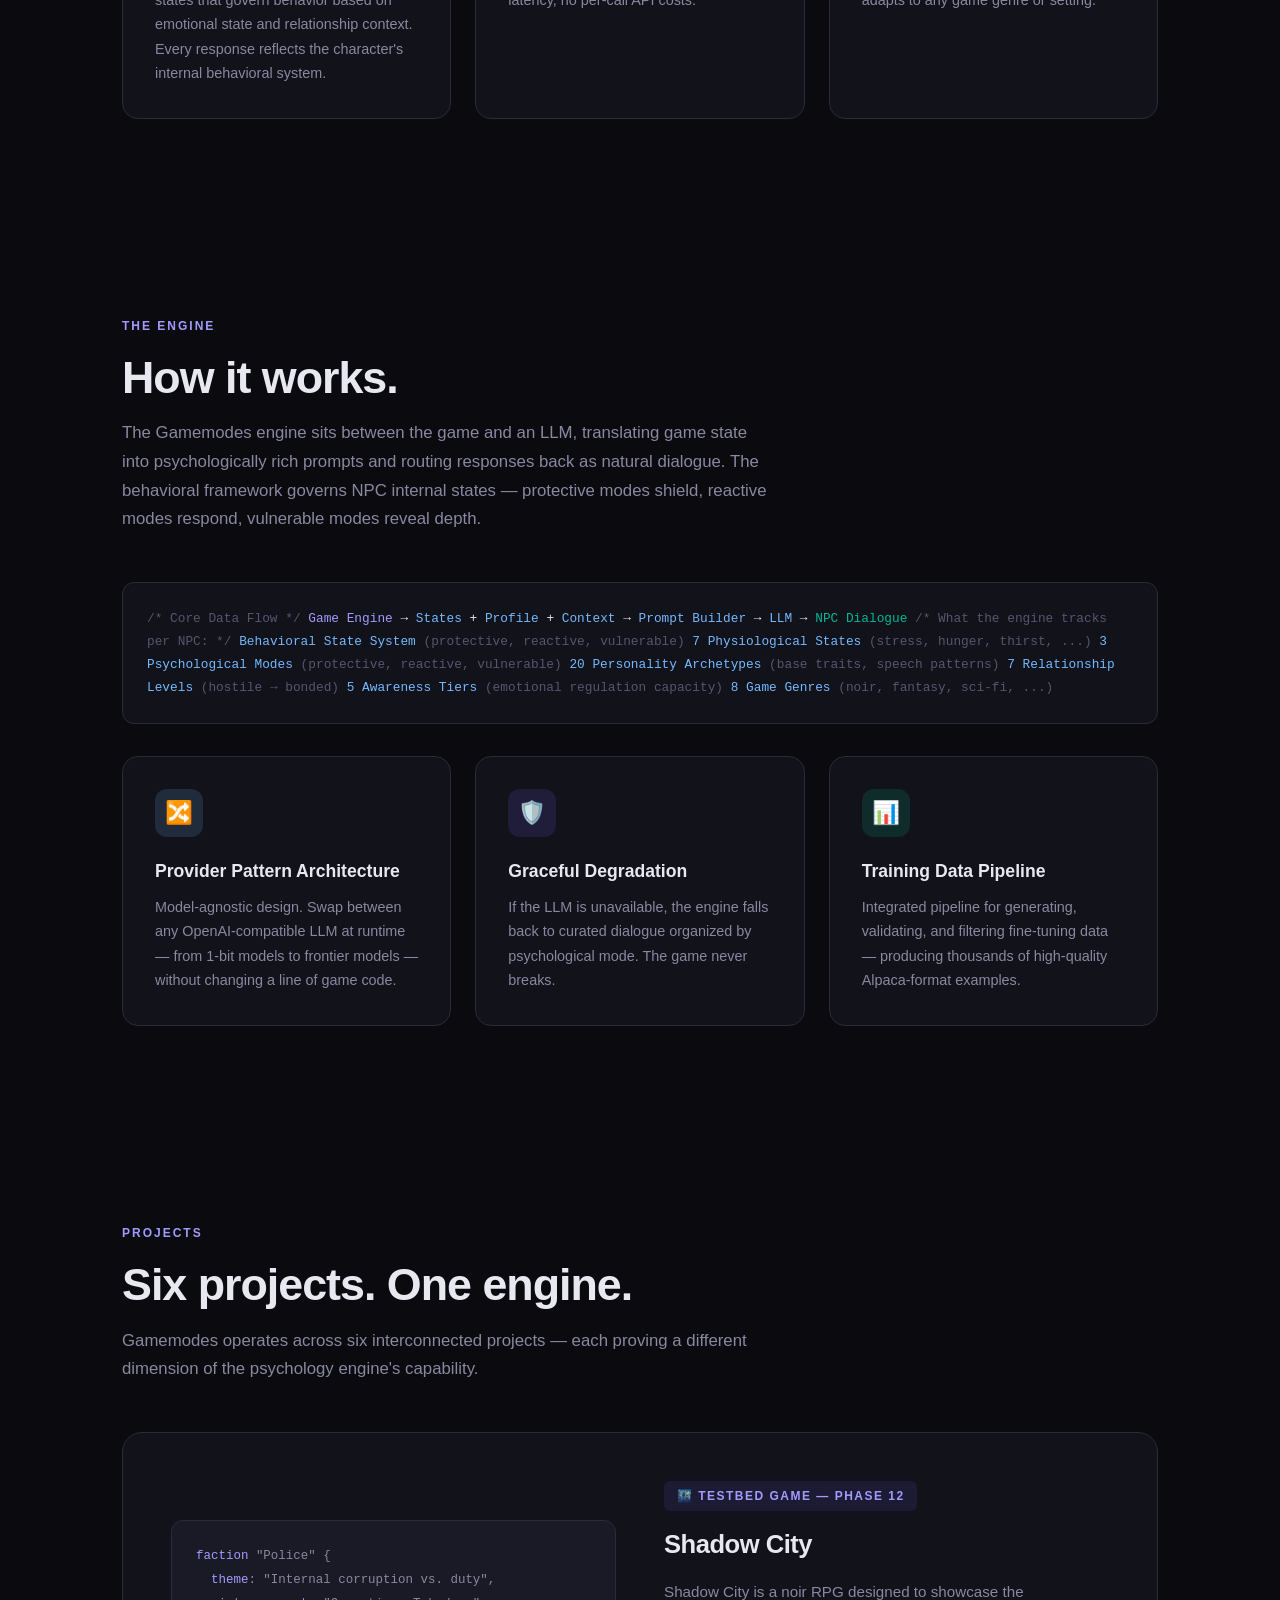
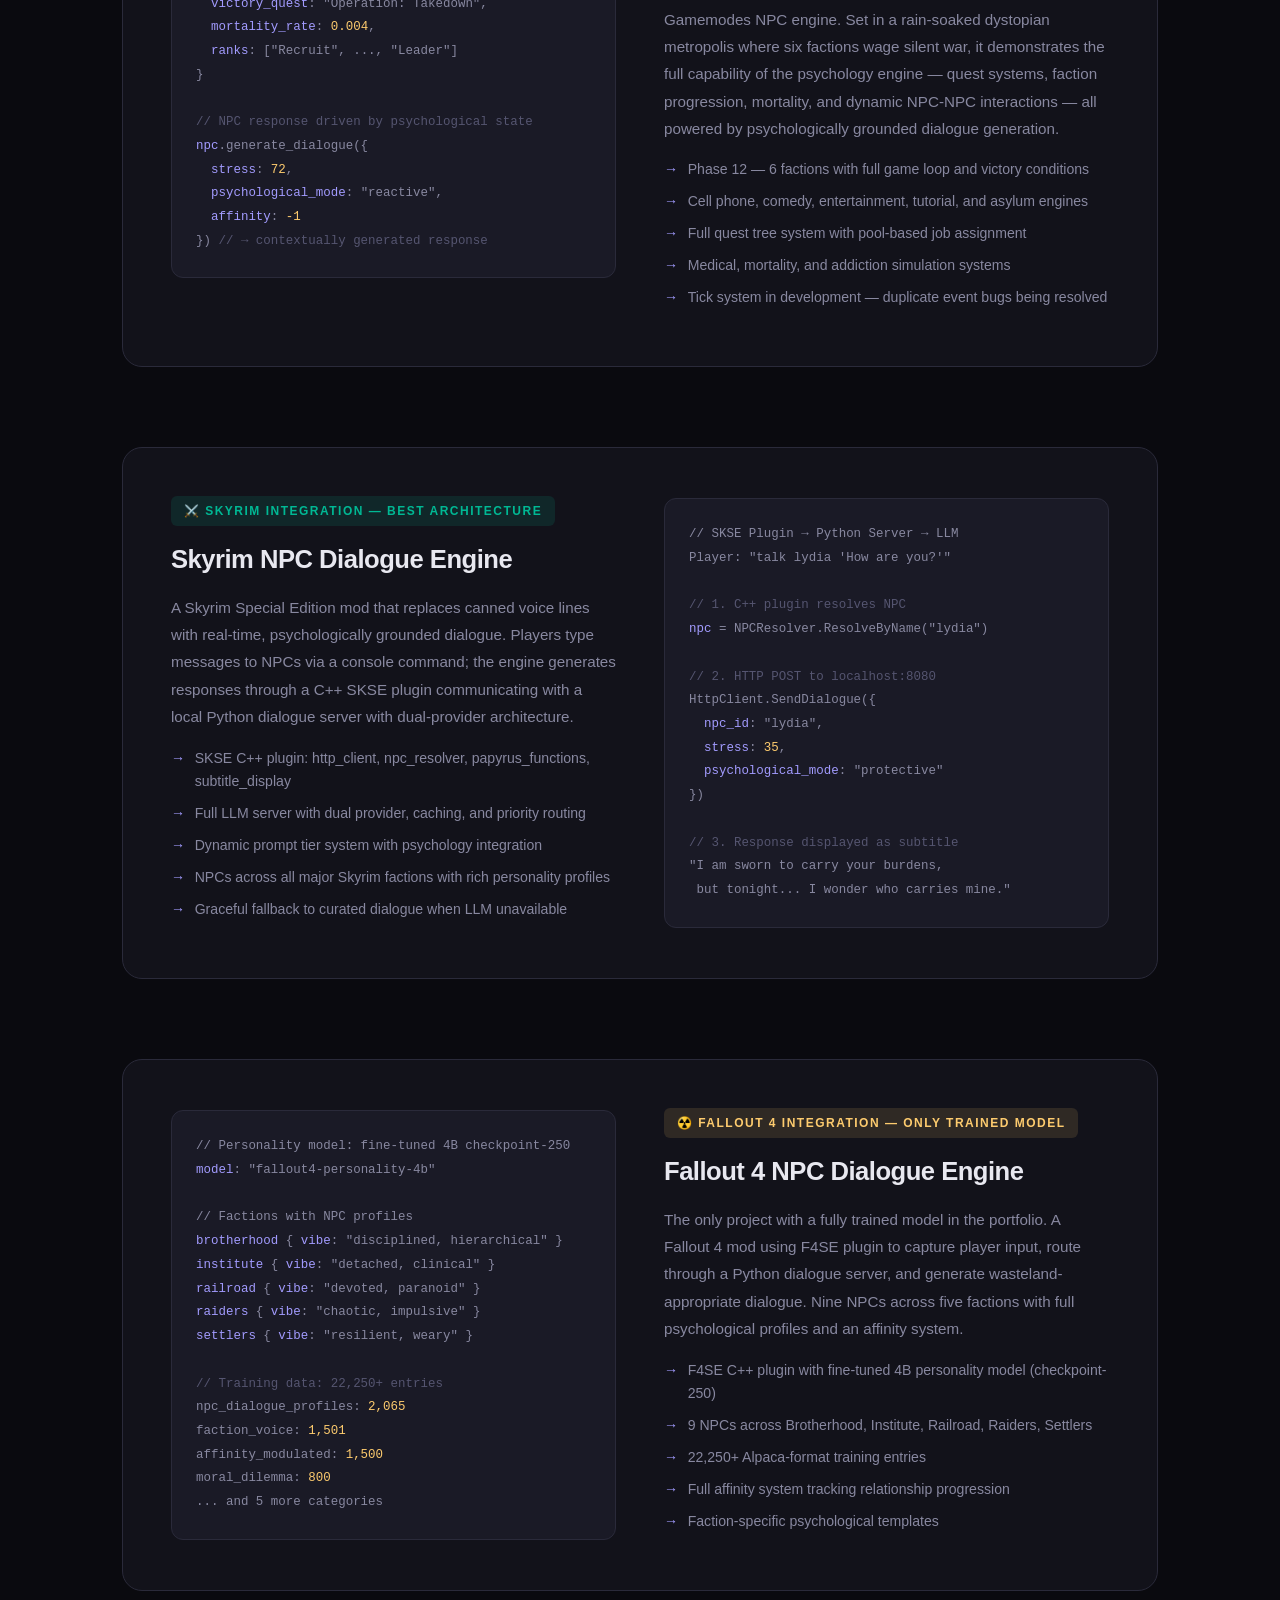
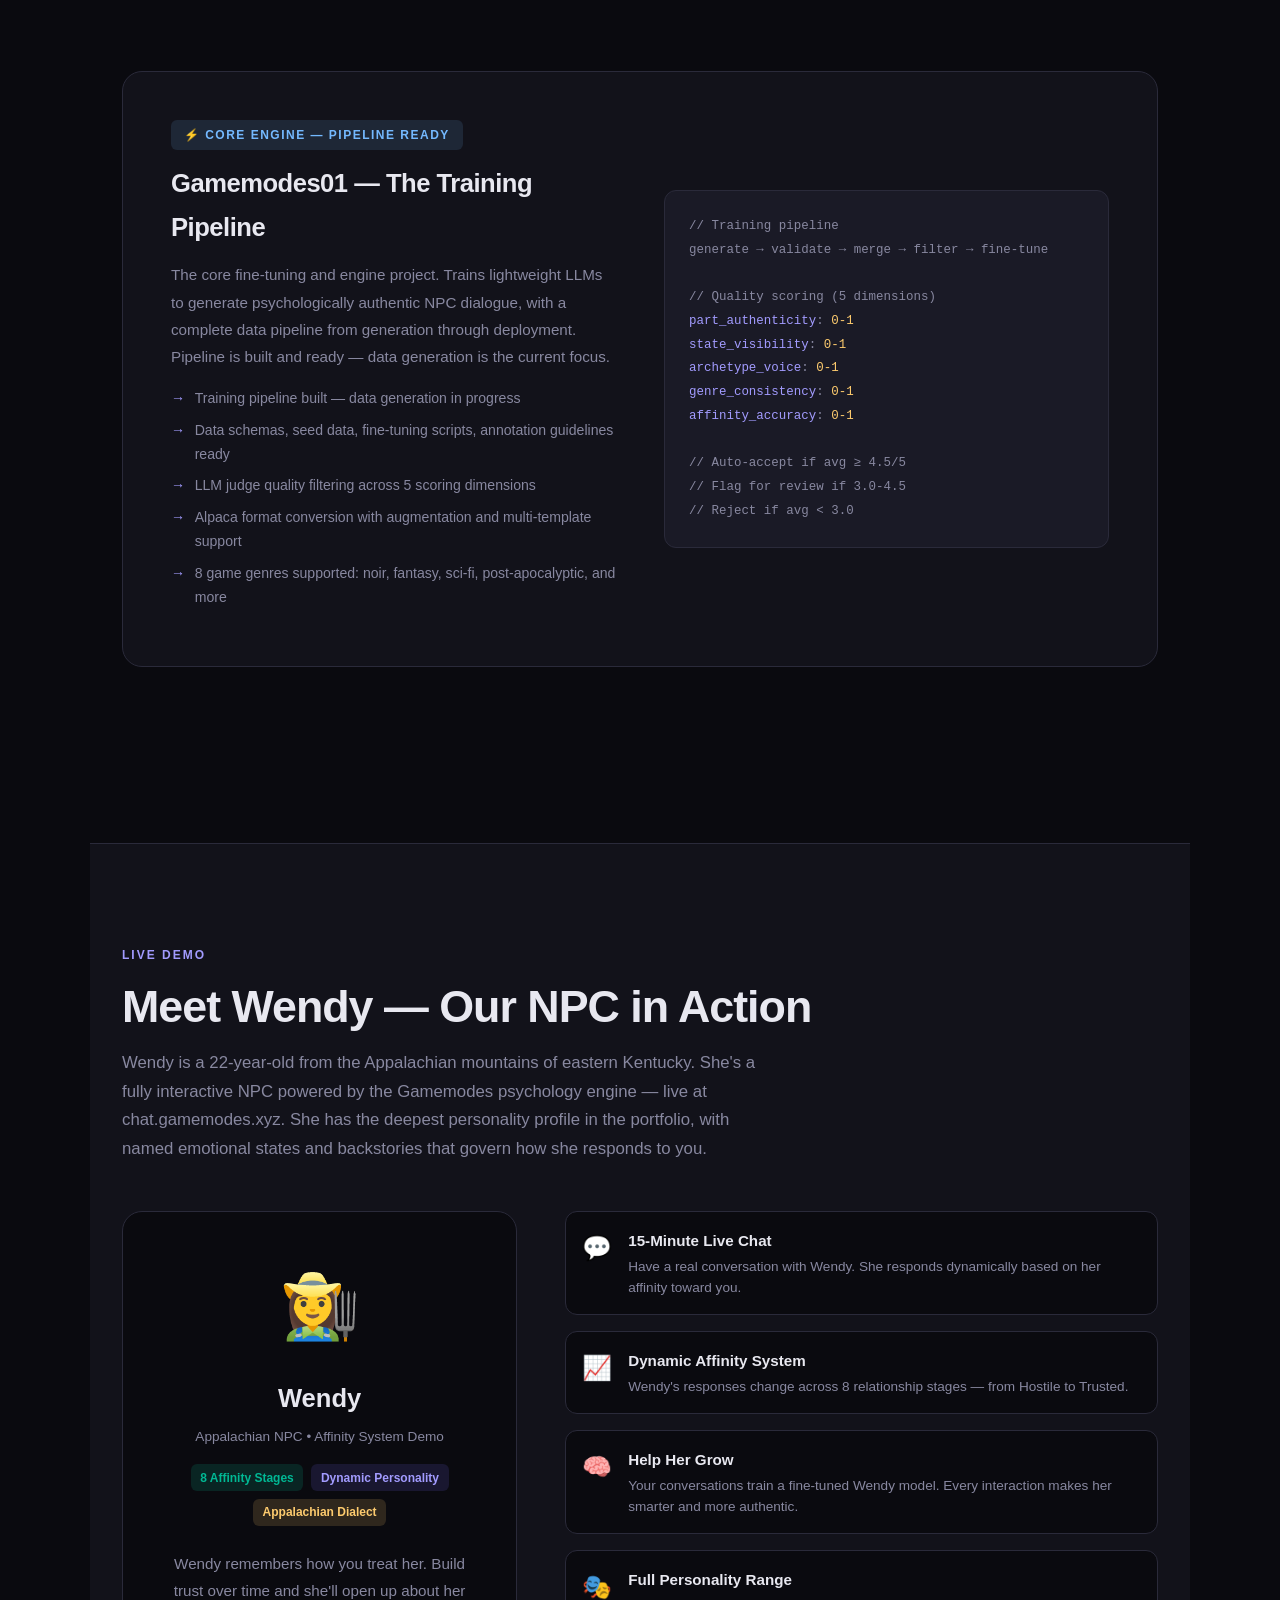
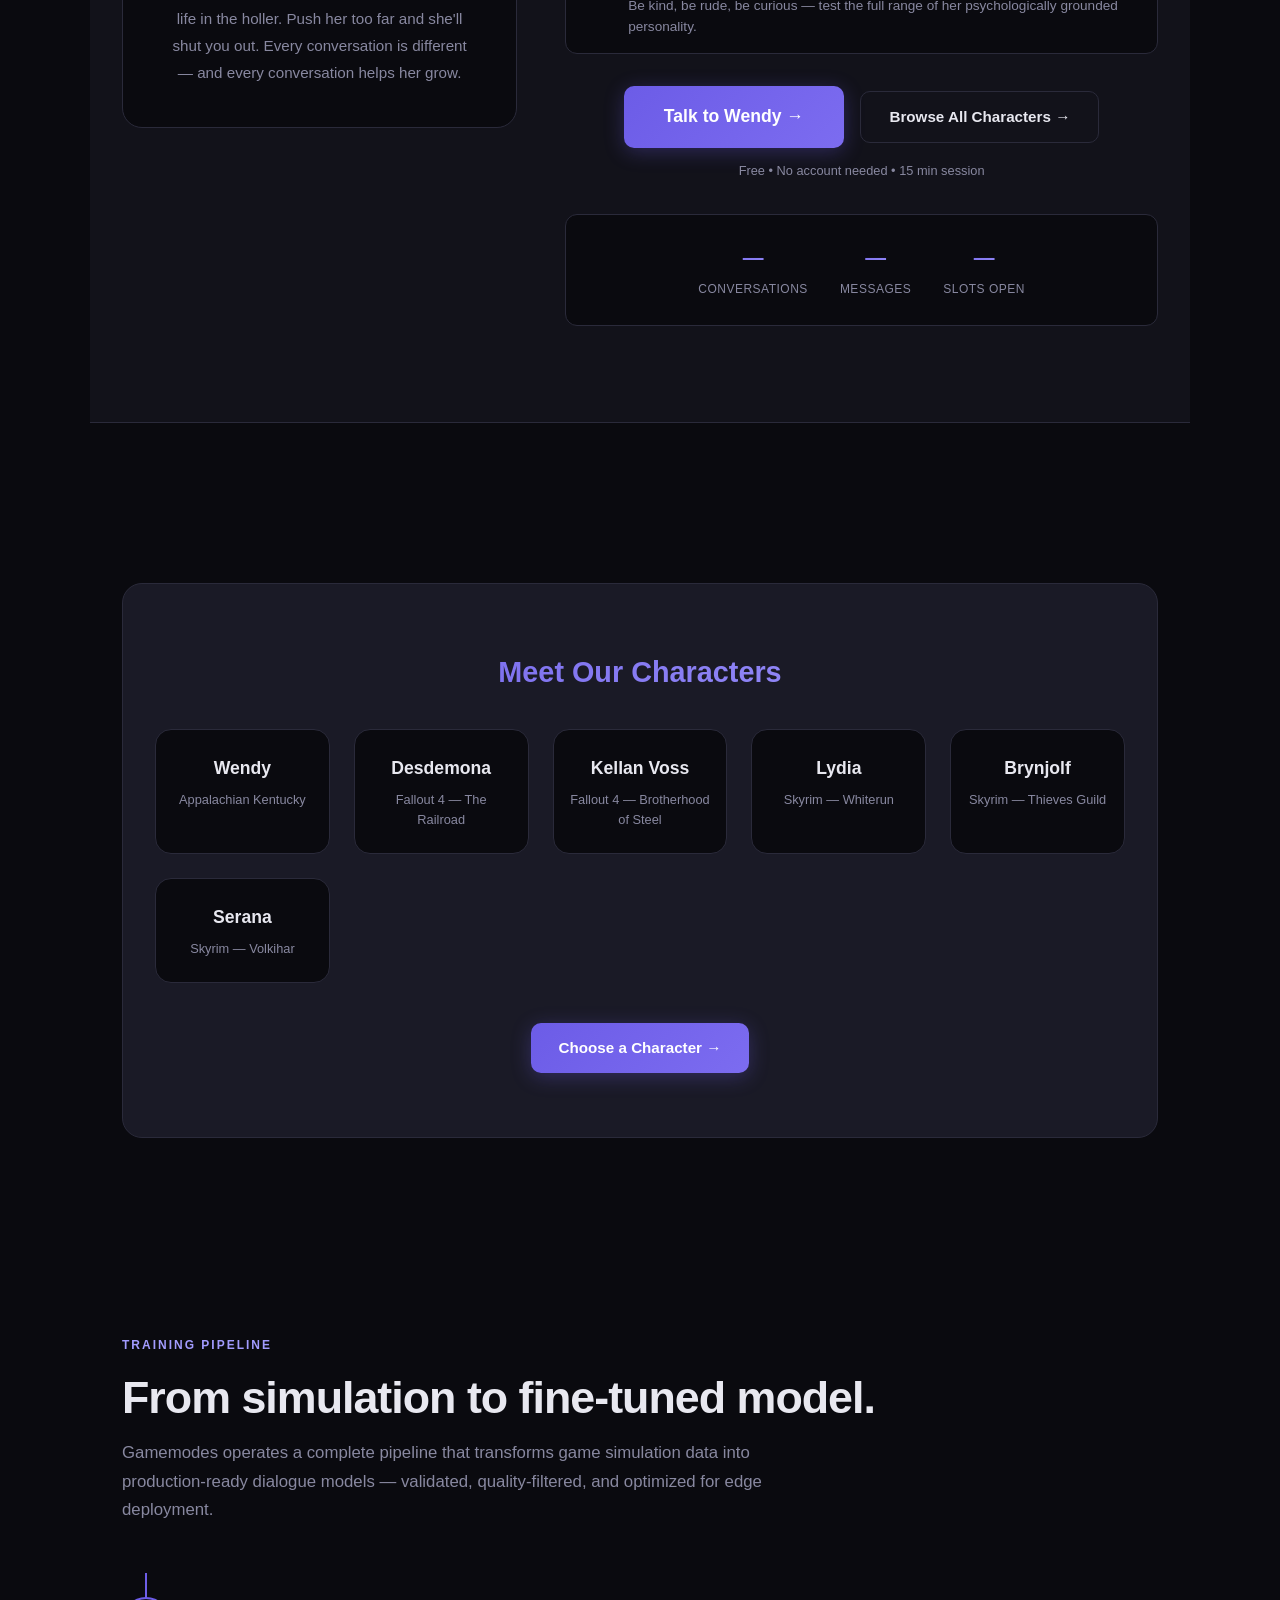
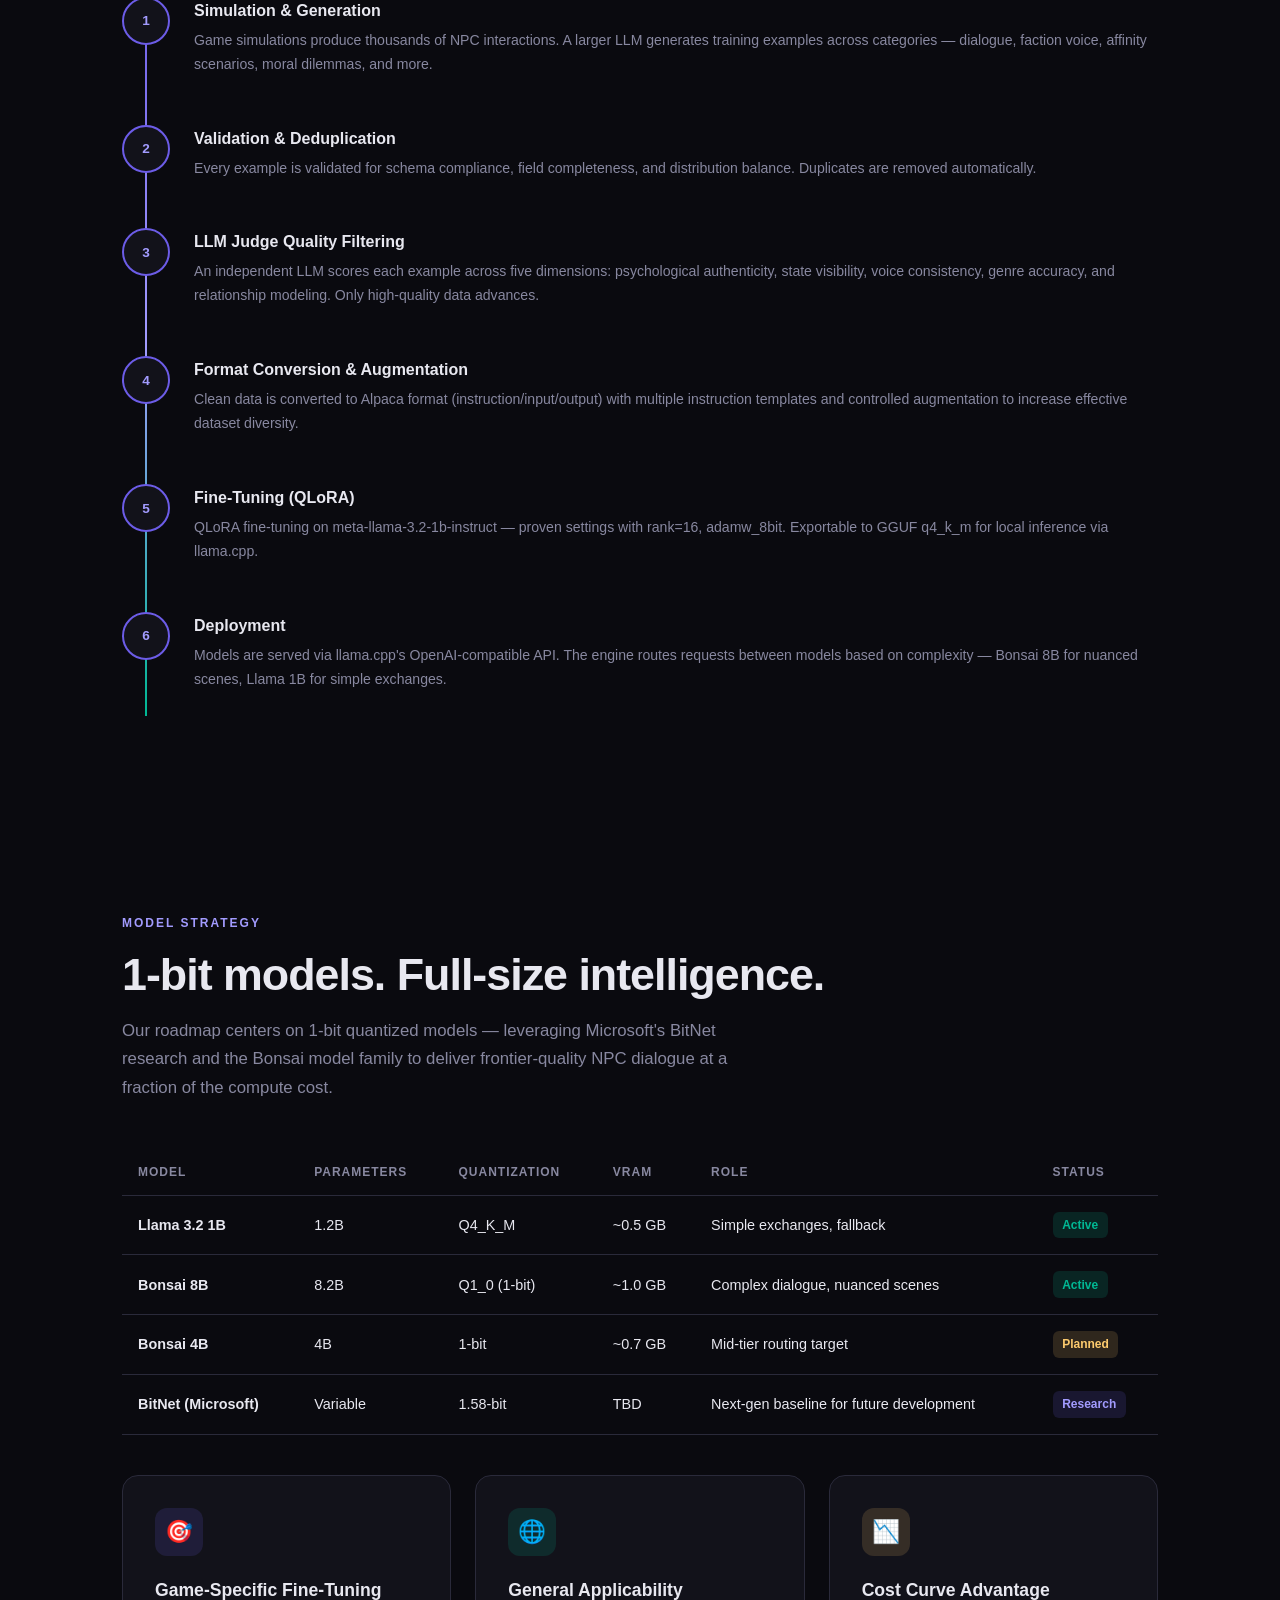
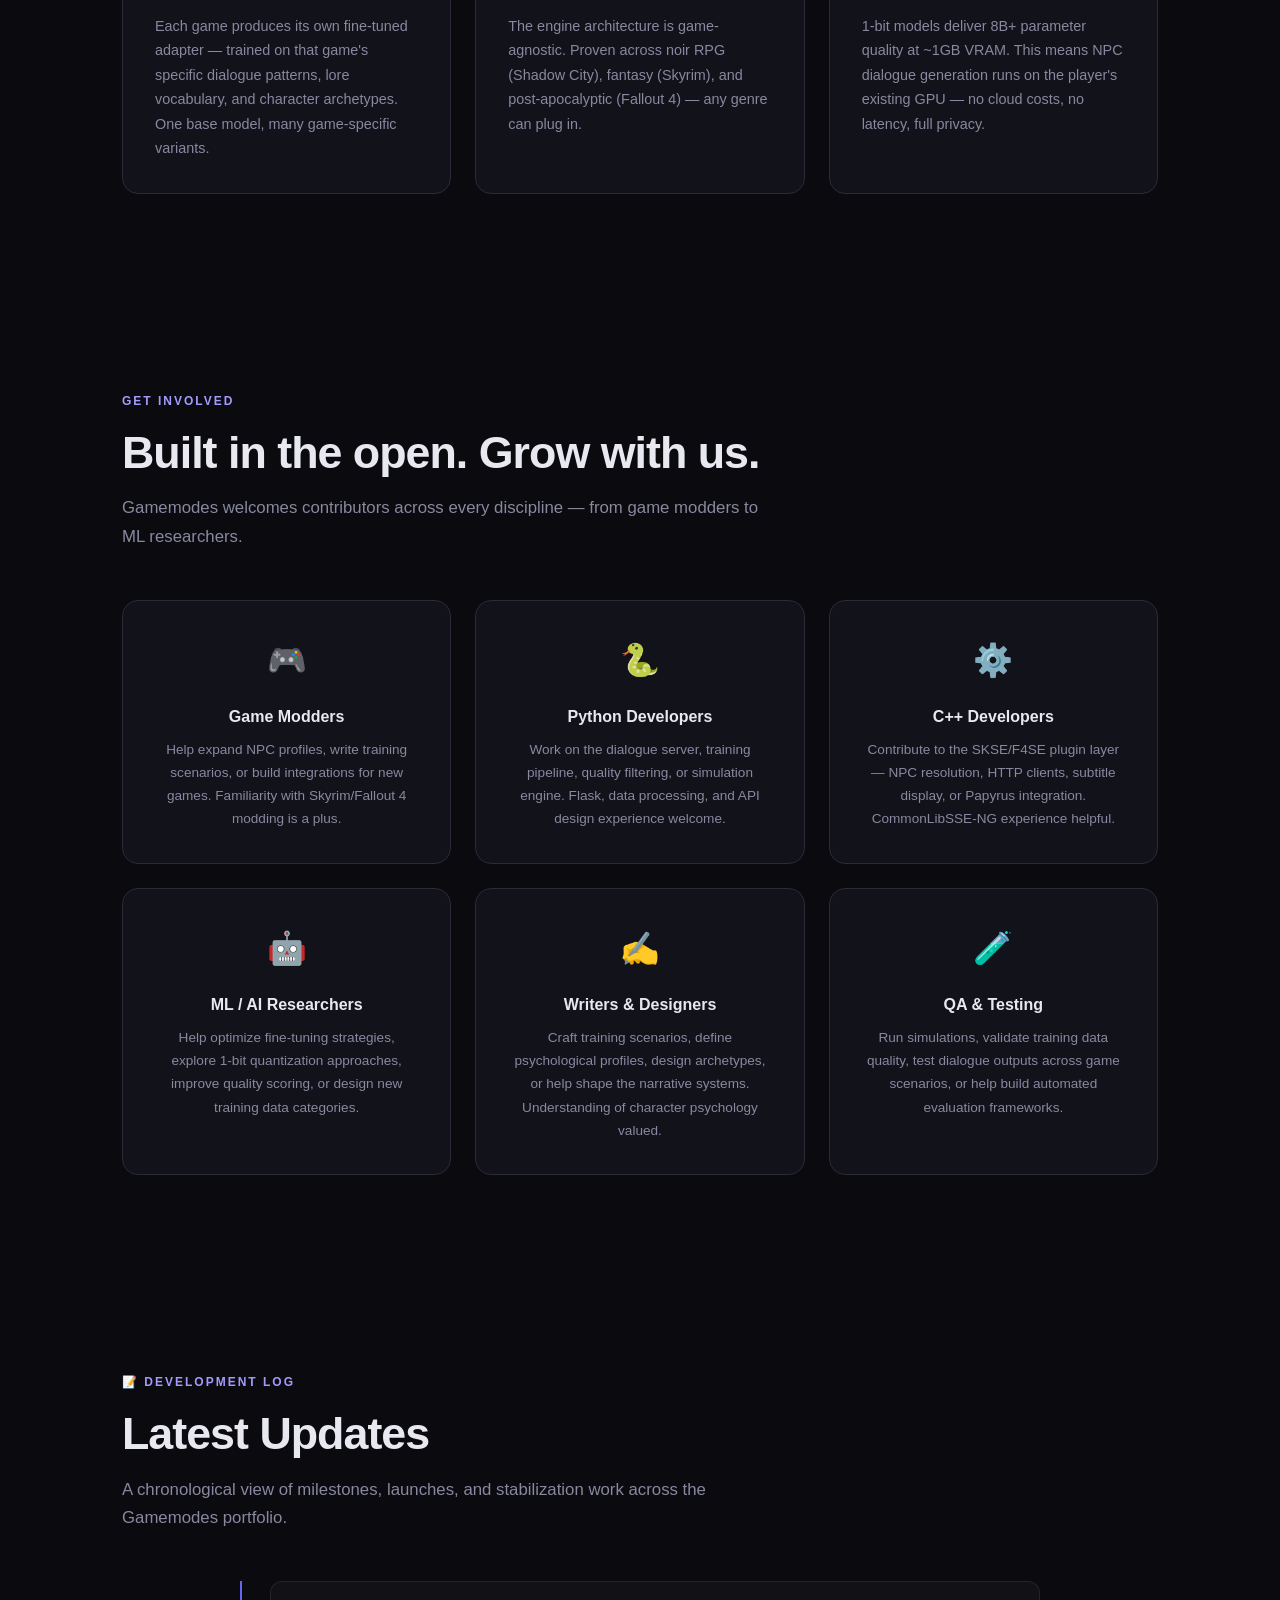
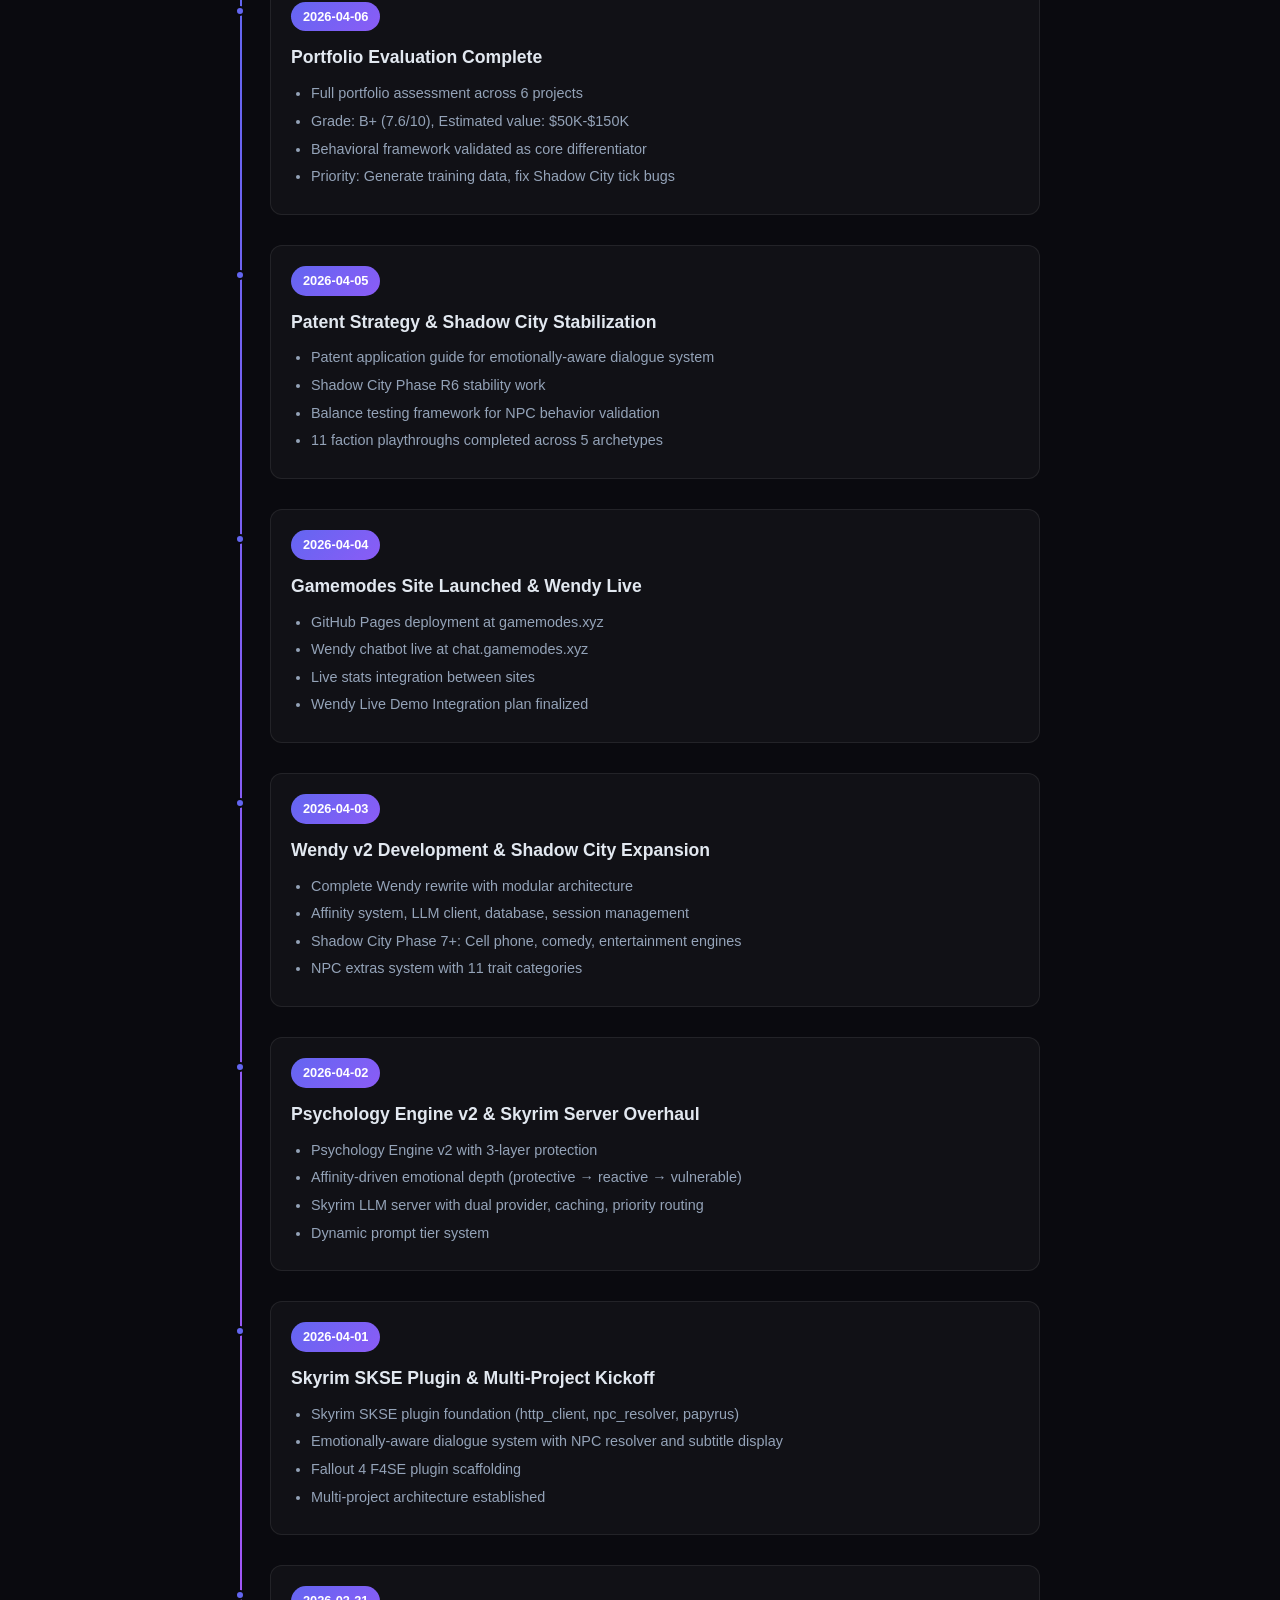
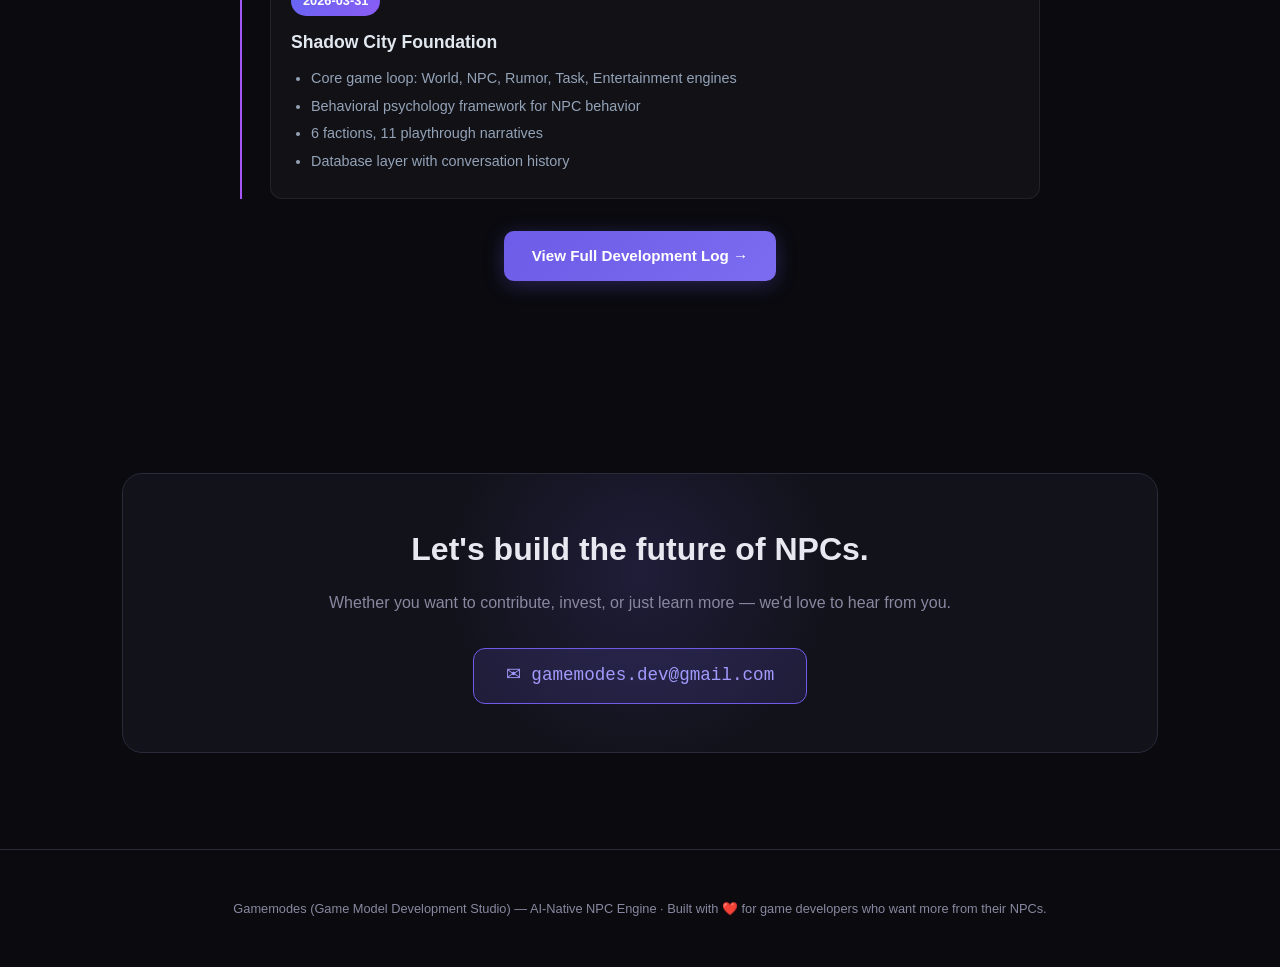
==== commit f2fb32f3: "Add multi-character selector links and character showcase to main website" ====
--- a/index.html
+++ b/index.html
@@ -590,6 +590,54 @@
     letter-spacing: 0.5px;
   }
 
+  /* ── CHARACTER SHOWCASE ────────────────────────── */
+  .character-showcase {
+    text-align: center;
+    padding: 4rem 2rem;
+    background: var(--surface2);
+    border-radius: 20px;
+    border: 1px solid var(--border);
+    margin-top: 4rem;
+  }
+  .character-showcase h3 {
+    font-size: 1.8rem;
+    font-weight: 800;
+    margin-bottom: 2rem;
+    background: linear-gradient(135deg, var(--accent), var(--accent2));
+    -webkit-background-clip: text;
+    -webkit-text-fill-color: transparent;
+  }
+  .character-cards {
+    display: grid;
+    grid-template-columns: repeat(auto-fit, minmax(160px, 1fr));
+    gap: 1.5rem;
+    margin-bottom: 2.5rem;
+  }
+  .character-card {
+    background: var(--bg);
+    border: 1px solid var(--border);
+    border-radius: 16px;
+    padding: 1.5rem 1rem;
+    transition: all 0.3s;
+    text-align: center;
+  }
+  .character-card:hover {
+    border-color: var(--accent);
+    transform: translateY(-4px);
+    box-shadow: 0 12px 40px rgba(0,0,0,0.3);
+  }
+  .character-card h4 {
+    font-size: 1.1rem;
+    font-weight: 700;
+    margin-bottom: 0.4rem;
+    color: var(--text);
+  }
+  .character-card p {
+    font-size: 0.8rem;
+    color: var(--text-dim);
+    line-height: 1.5;
+  }
+
   /* ── RESPONSIVE ──────────────────────────────── */
   @media (max-width: 768px) {
     .project { grid-template-columns: 1fr; }
@@ -599,6 +647,7 @@
     section { padding: 4rem 1.5rem; }
     .wendy-showcase { grid-template-columns: 1fr; }
     .wendy-live-stats { flex-direction: column; gap: 1rem; }
+    .character-cards { grid-template-columns: repeat(2, 1fr); }
   }
 
   /* ── DEVLOG TIMELINE ─────────────────────────── */
@@ -680,6 +729,7 @@
     <li><a href="#engine">Engine</a></li>
     <li><a href="#projects">Projects</a></li>
     <li><a href="#wendy">Meet Wendy</a></li>
+    <li><a href="https://chat.gamemodes.xyz/characters" target="_blank">Characters</a></li>
     <li><a href="#pipeline">Pipeline</a></li>
     <li><a href="#models">Models</a></li>
     <li><a href="#contribute">Contribute</a></li>
@@ -1001,6 +1051,9 @@
           <a href="https://chat.gamemodes.xyz?demo" class="btn btn-primary wendy-cta-btn" target="_blank">
             Talk to Wendy →
           </a>
+          <a href="https://chat.gamemodes.xyz/characters" class="btn btn-ghost" target="_blank" style="margin-left: 12px;">
+            Browse All Characters →
+          </a>
           <p class="wendy-cta-note">Free • No account needed • 15 min session</p>
         </div>
 
@@ -1020,6 +1073,40 @@
         </div>
       </div>
     </div>
+  </div>
+</section>
+
+<!-- CHARACTER SHOWCASE -->
+<section>
+  <div class="character-showcase">
+    <h3>Meet Our Characters</h3>
+    <div class="character-cards">
+      <div class="character-card">
+        <h4>Wendy</h4>
+        <p>Appalachian Kentucky</p>
+      </div>
+      <div class="character-card">
+        <h4>Desdemona</h4>
+        <p>Fallout 4 — The Railroad</p>
+      </div>
+      <div class="character-card">
+        <h4>Kellan Voss</h4>
+        <p>Fallout 4 — Brotherhood of Steel</p>
+      </div>
+      <div class="character-card">
+        <h4>Lydia</h4>
+        <p>Skyrim — Whiterun</p>
+      </div>
+      <div class="character-card">
+        <h4>Brynjolf</h4>
+        <p>Skyrim — Thieves Guild</p>
+      </div>
+      <div class="character-card">
+        <h4>Serana</h4>
+        <p>Skyrim — Volkihar</p>
+      </div>
+    </div>
+    <a href="https://chat.gamemodes.xyz/characters" class="btn btn-primary" target="_blank">Choose a Character →</a>
   </div>
 </section>
 
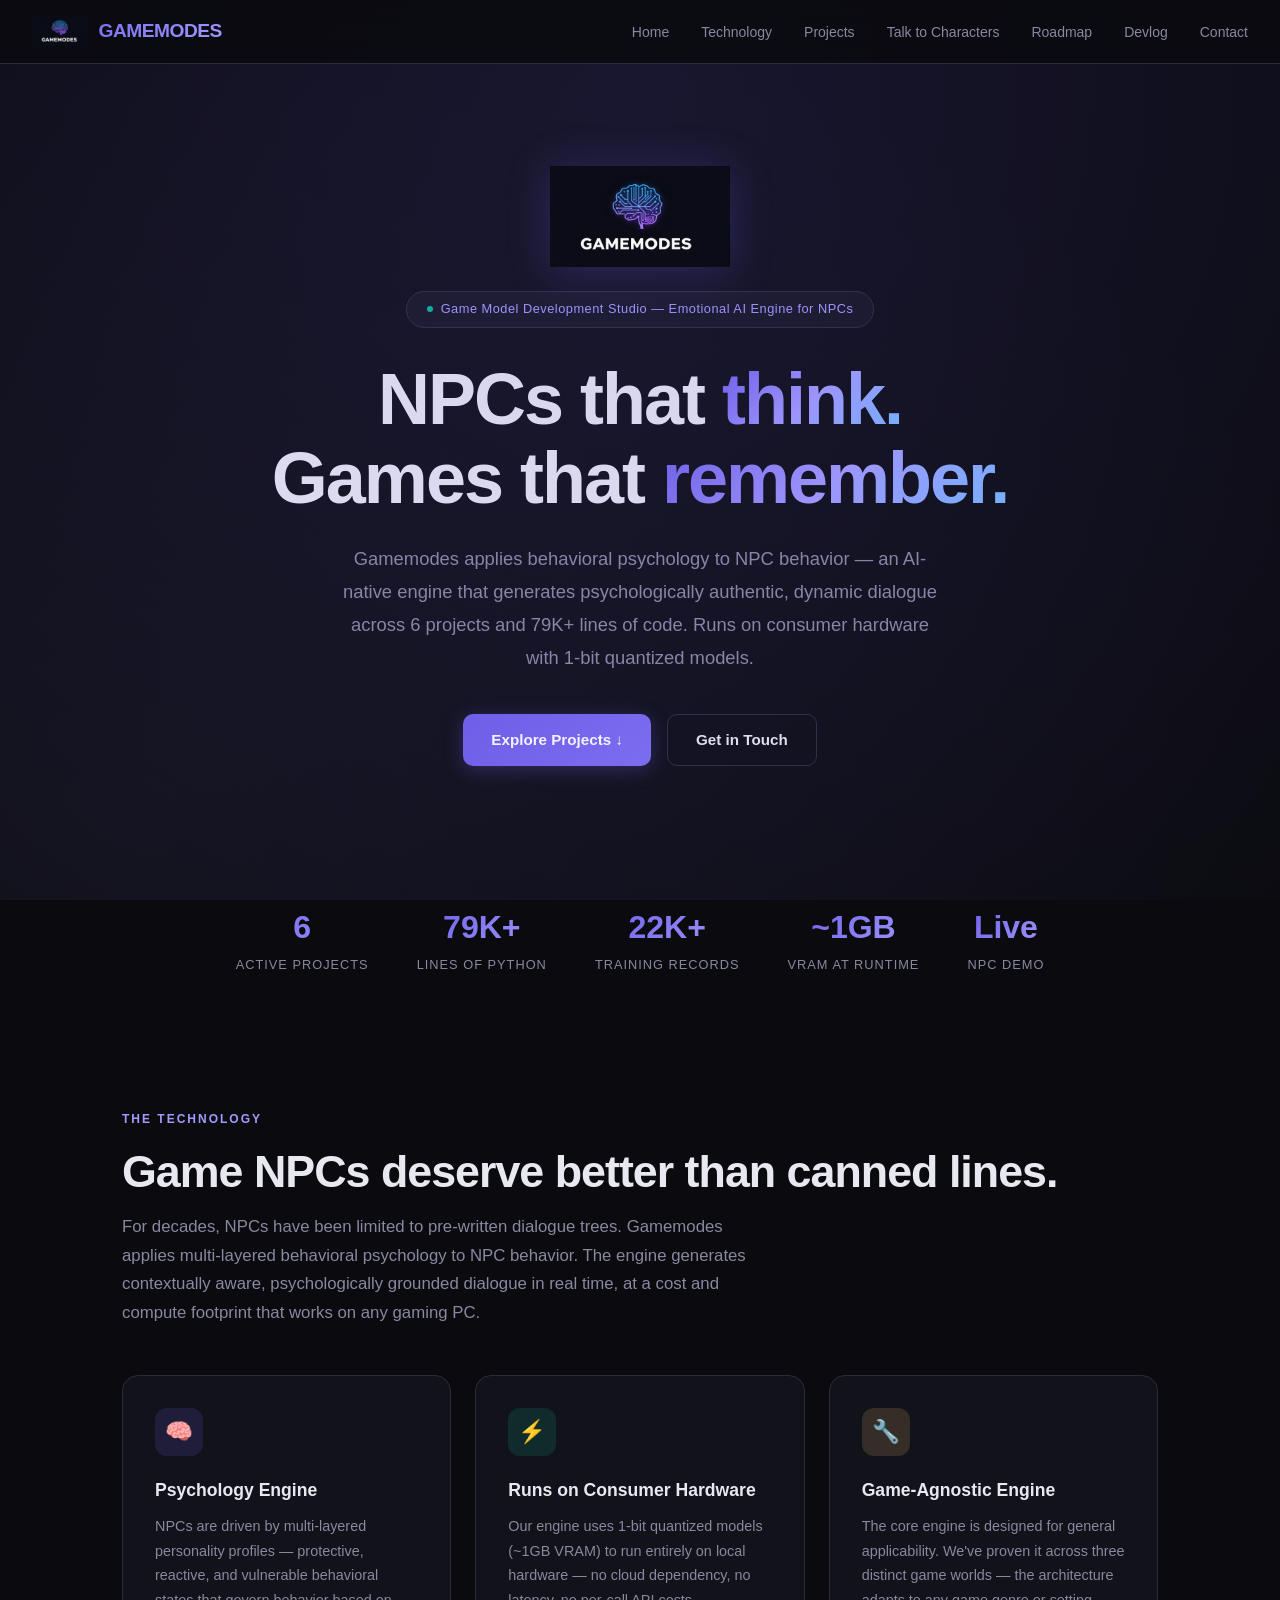
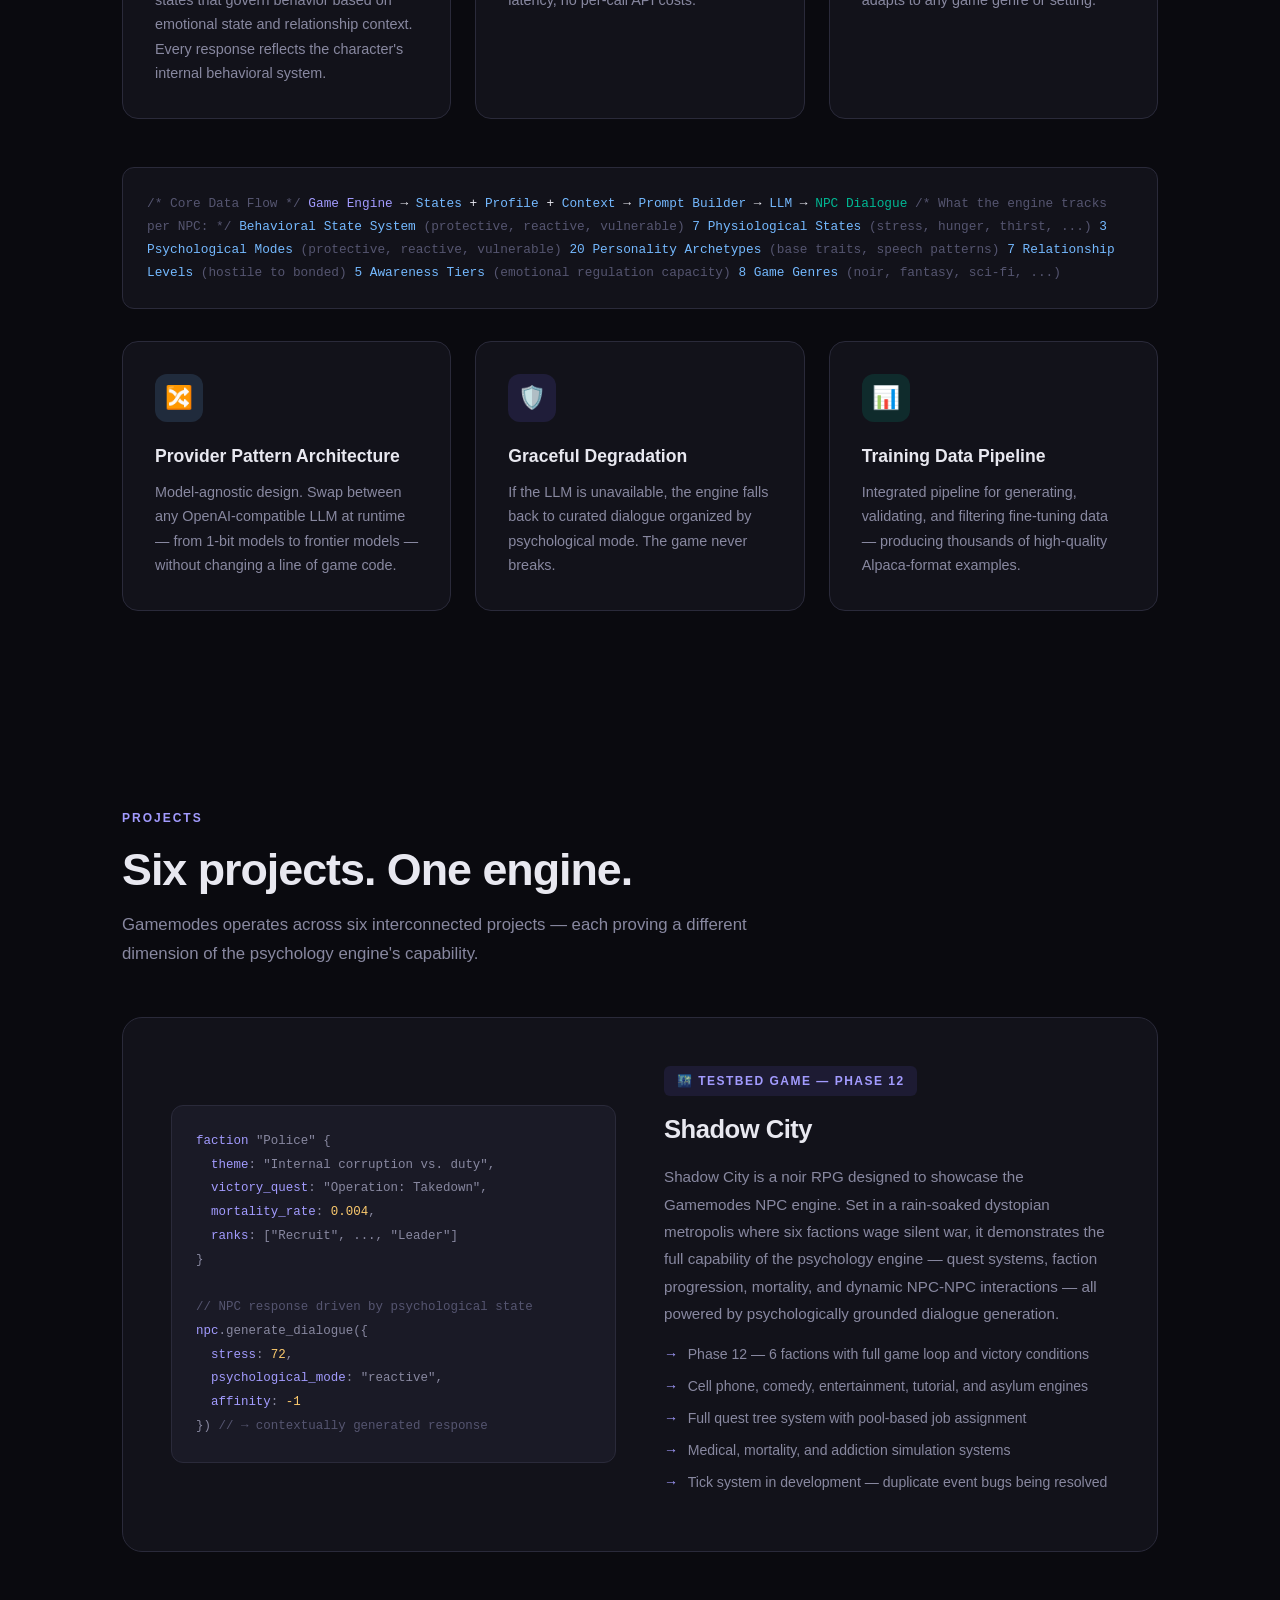
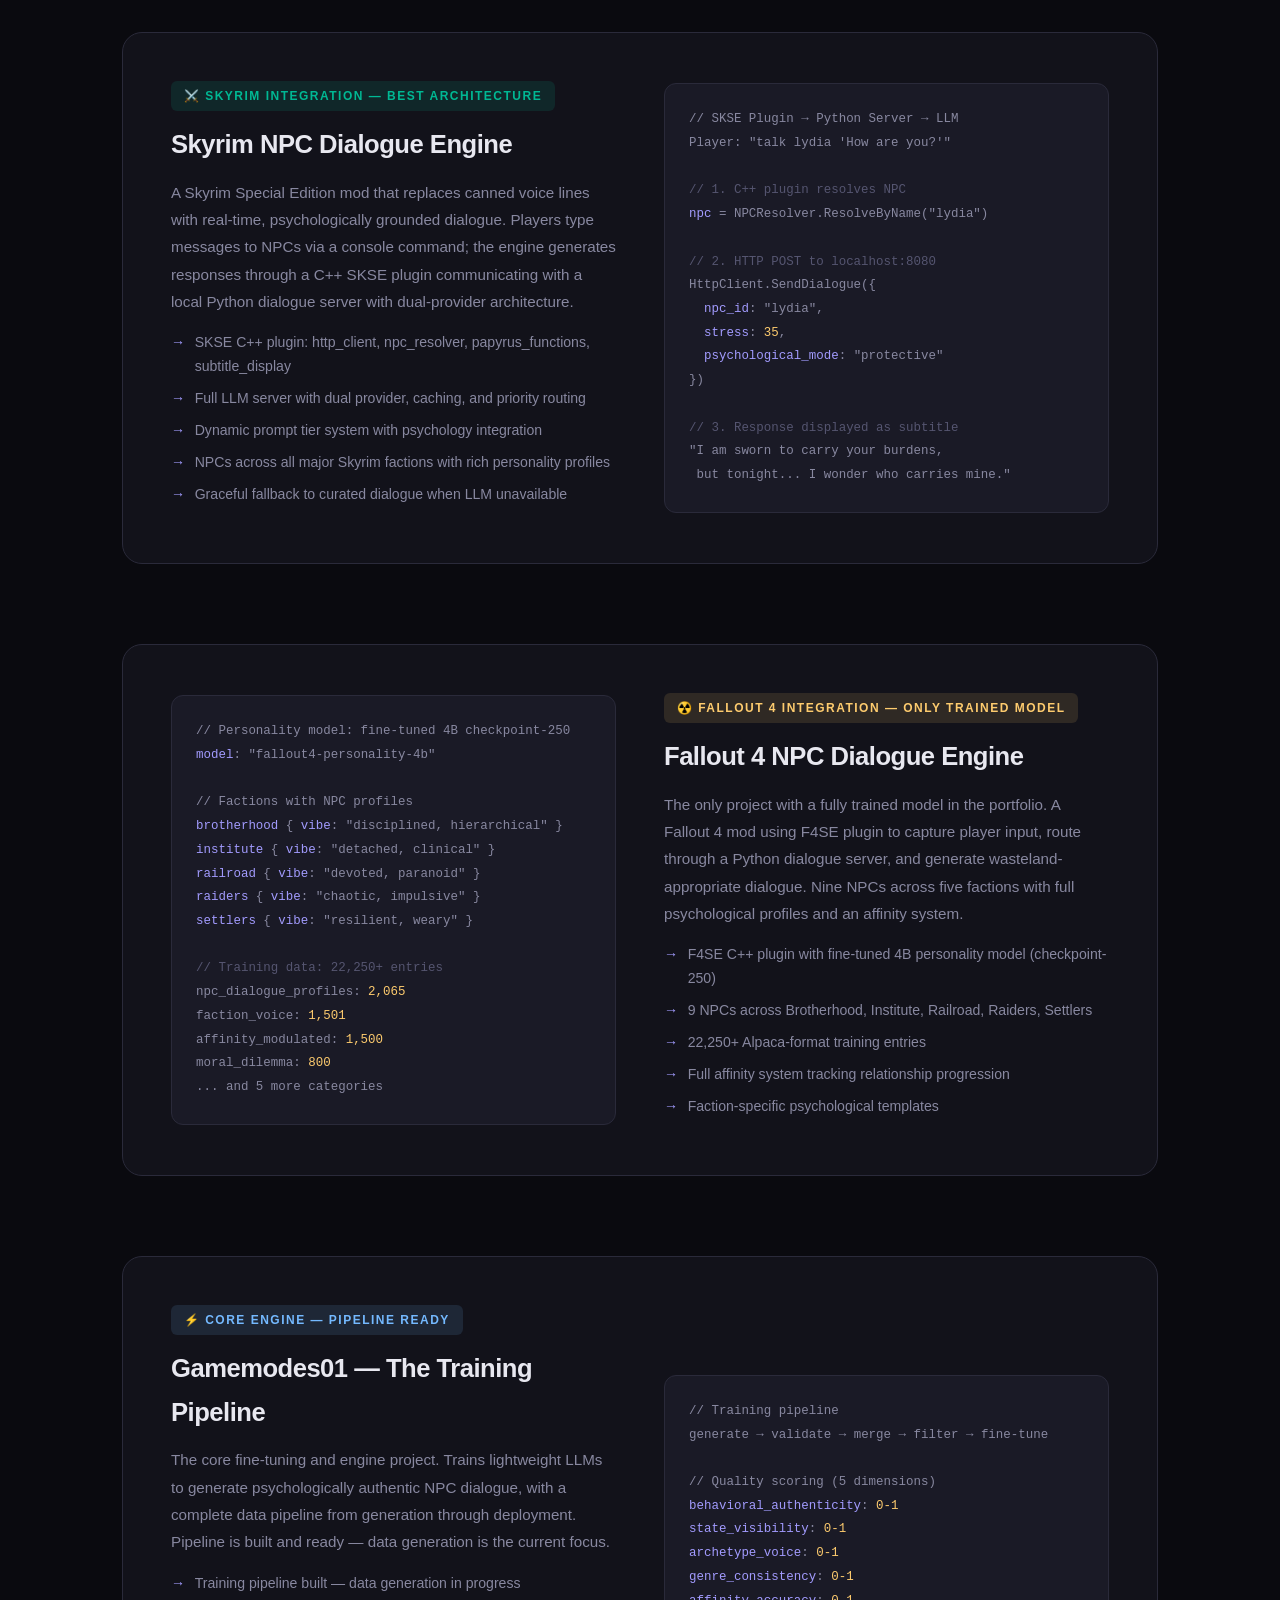
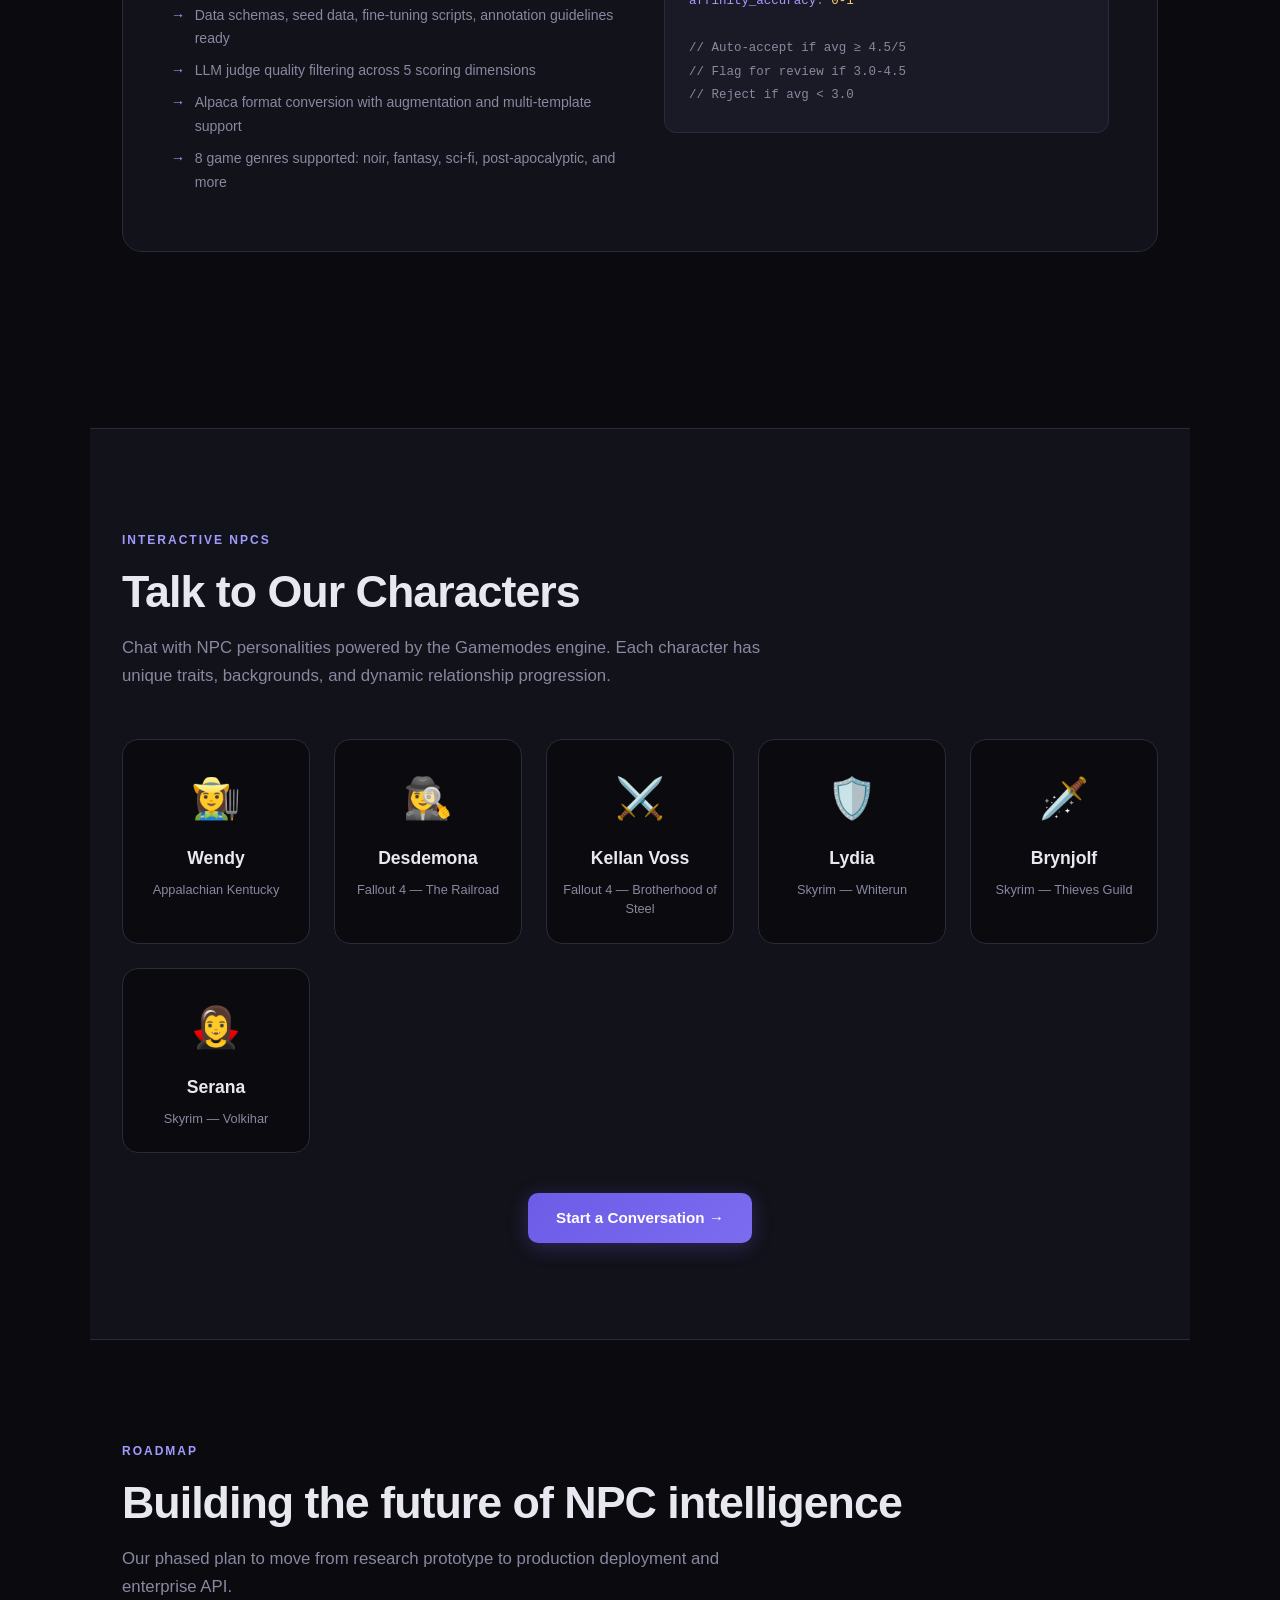
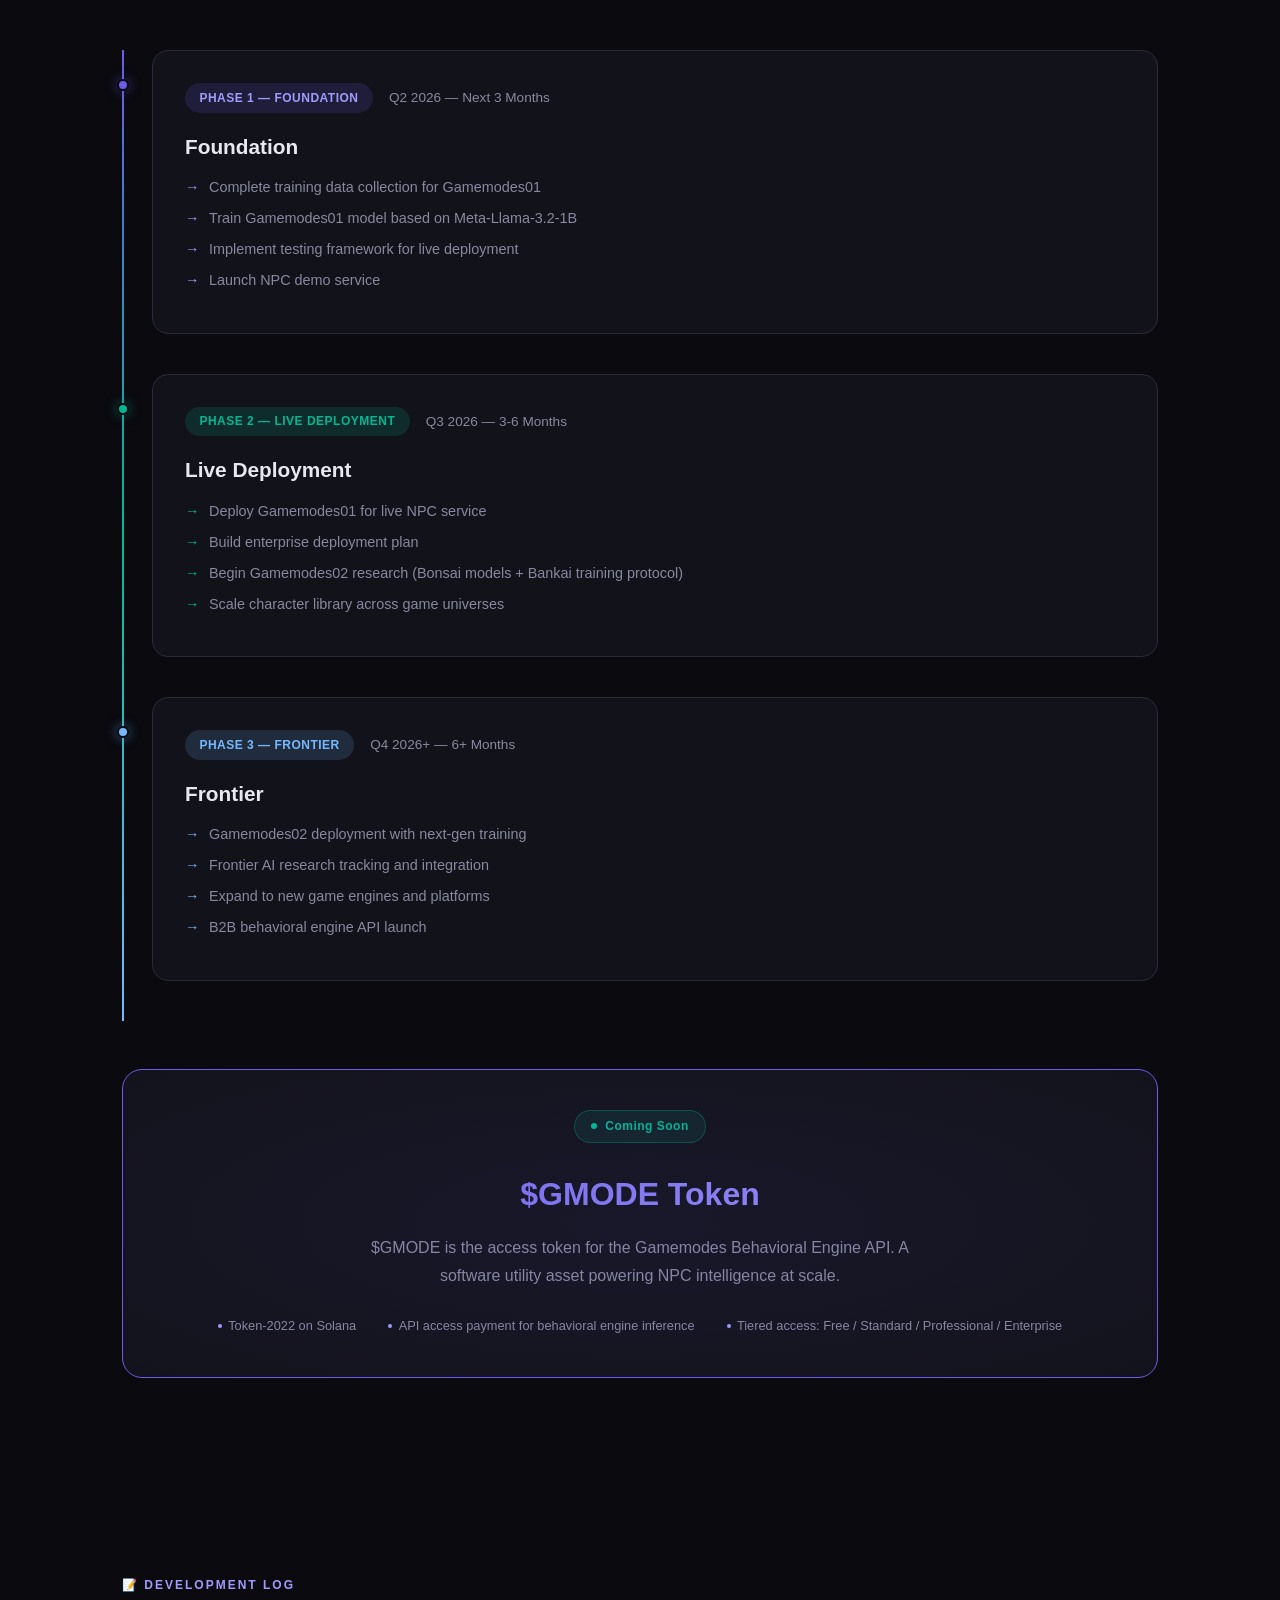
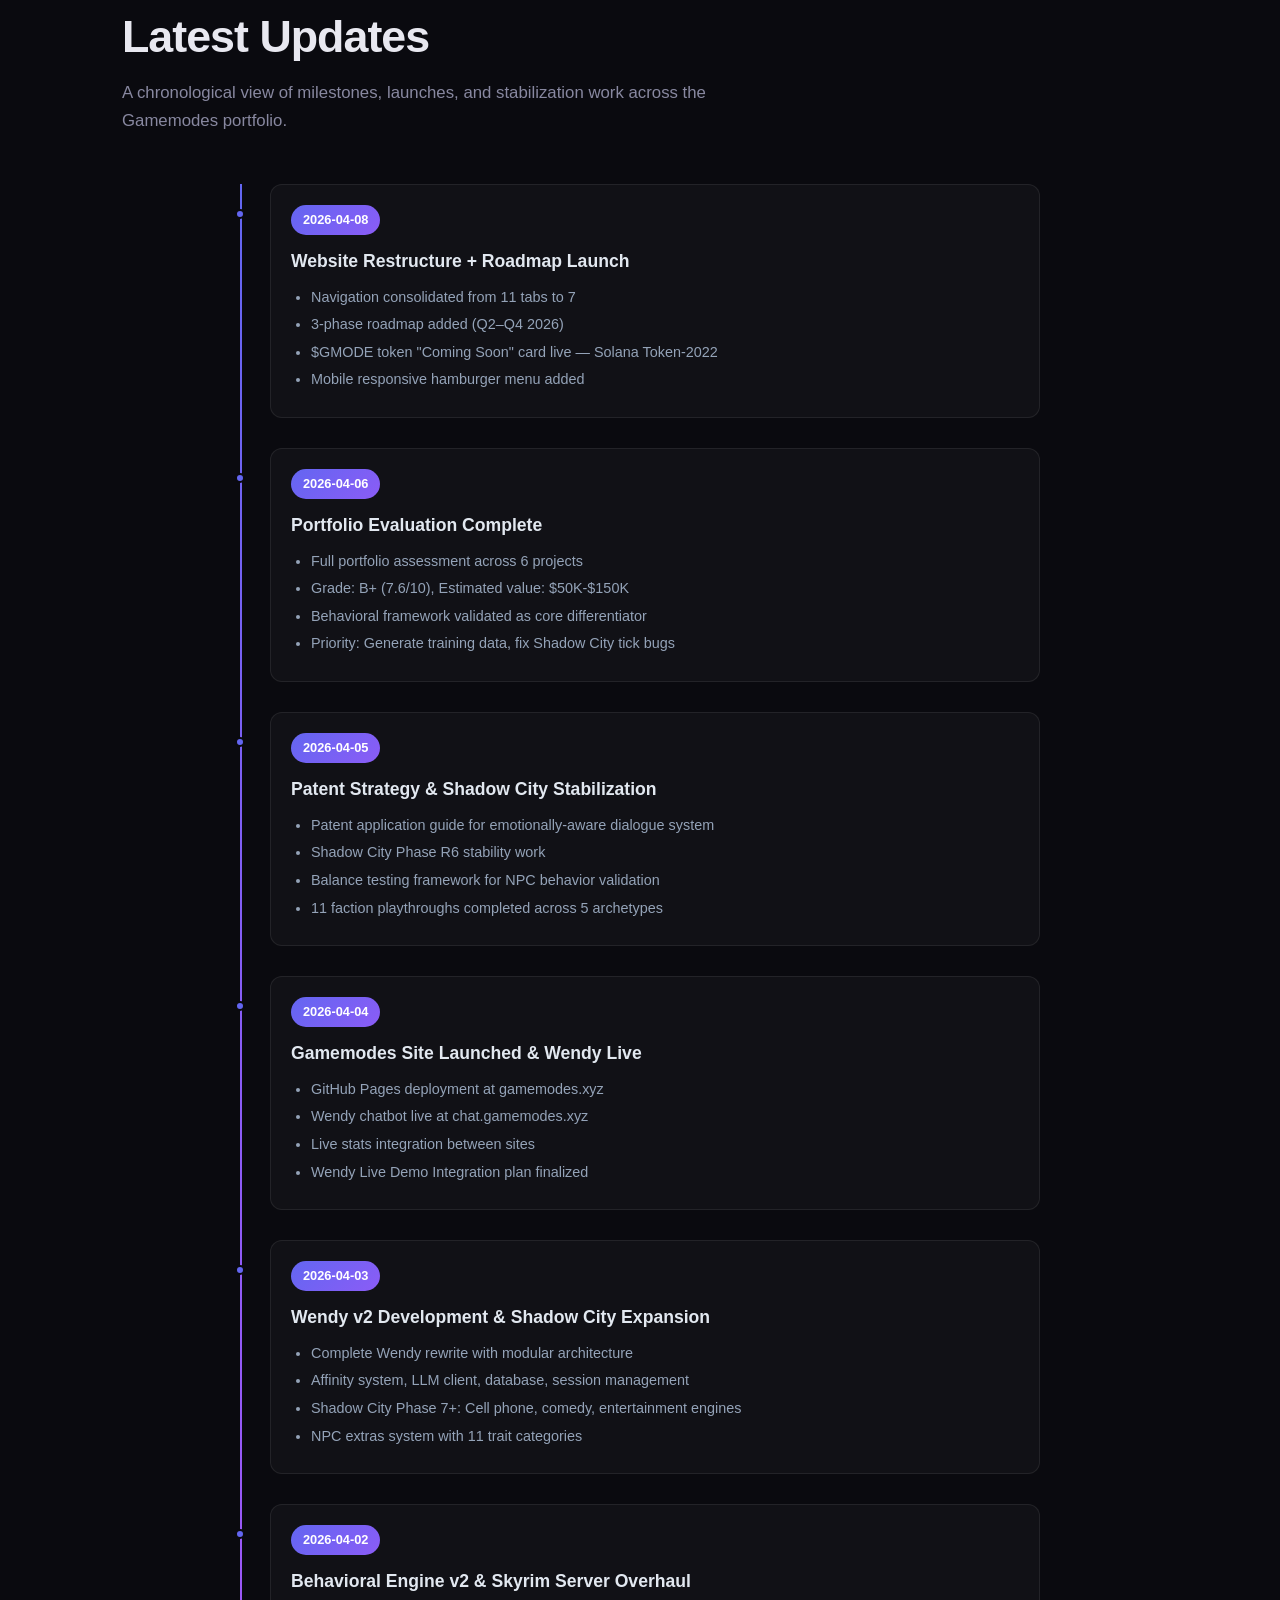
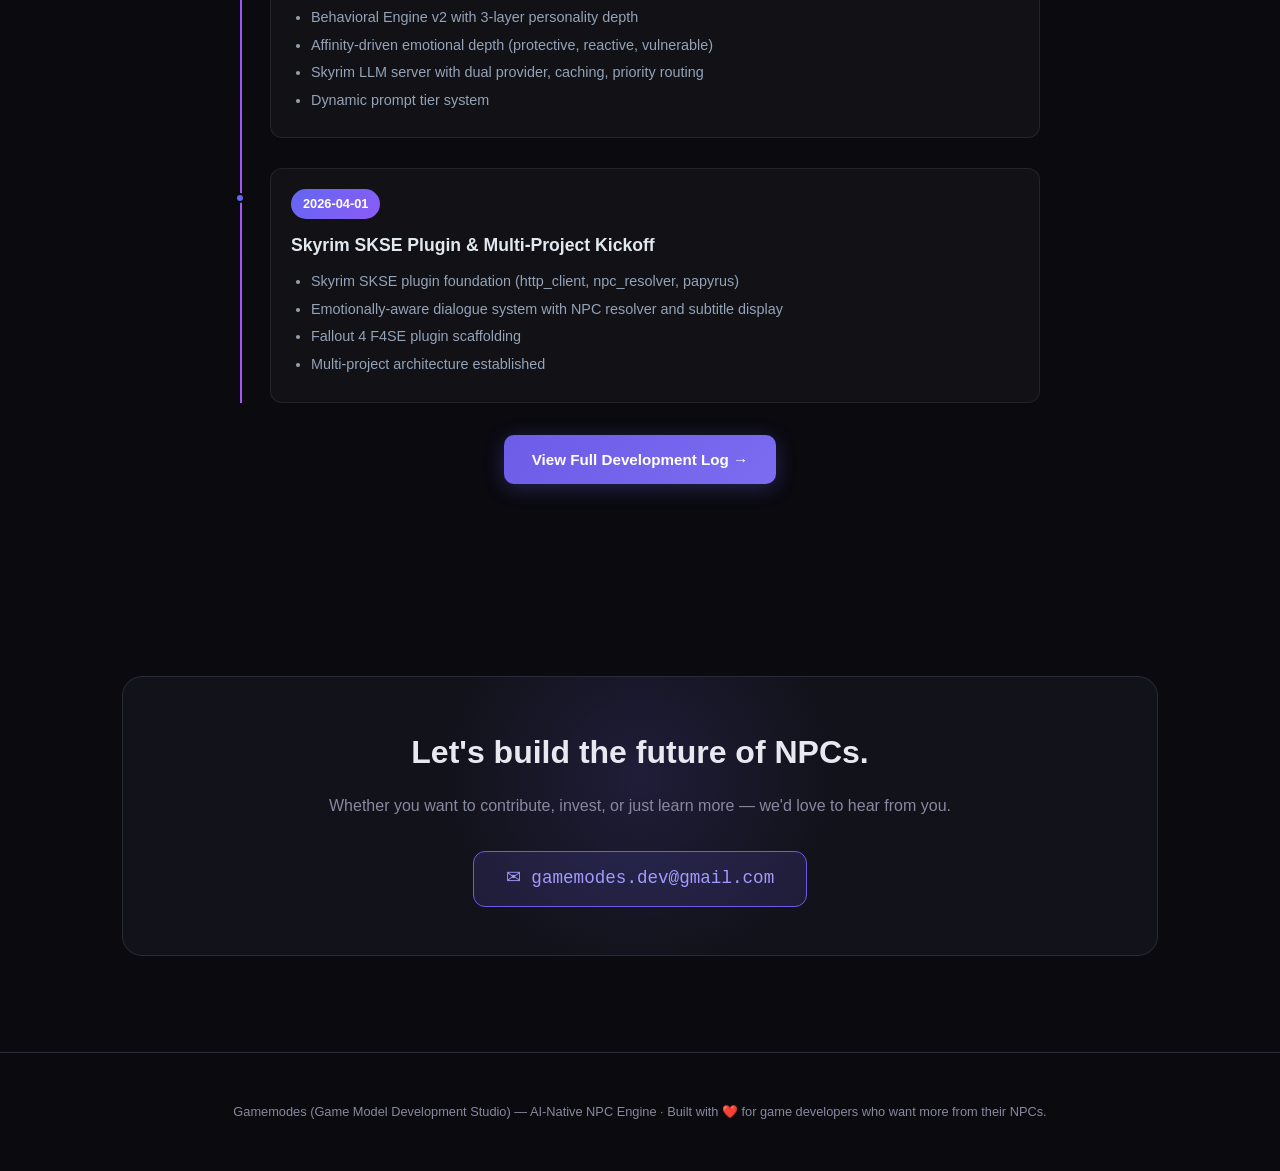
==== commit e0ed6f7d: "feat: add company knowledge to Wendy for spokesperson role — tiered by affinity level" ====
--- a/index.html
+++ b/index.html
@@ -18,6 +18,8 @@
     --green: #00b894;
     --orange: #fdcb6e;
     --red: #e17055;
+    --cyan: #74b9ff;
+    --pink: #fd79a8;
     --font: 'Inter', -apple-system, BlinkMacSystemFont, 'Segoe UI', sans-serif;
     --mono: 'JetBrains Mono', 'Fira Code', monospace;
   }
@@ -63,6 +65,18 @@
     font-weight: 500; transition: color 0.2s;
   }
   .nav-links a:hover { color: var(--text); }
+
+  /* Mobile nav toggle */
+  .nav-toggle {
+    display: none;
+    background: none;
+    border: 1px solid var(--border);
+    border-radius: 8px;
+    padding: 0.4rem 0.8rem;
+    color: var(--text-dim);
+    font-size: 1.2rem;
+    cursor: pointer;
+  }
 
   /* ── HERO ────────────────────────────────────── */
   .hero {
@@ -277,7 +291,7 @@
     margin-bottom: 0.5rem;
   }
   .project-features li::before {
-    content: '→';
+    content: '\2192';
     color: var(--accent2);
     font-weight: 600;
     flex-shrink: 0;
@@ -298,108 +312,240 @@
   .project-visual .hl3 { color: var(--orange); }
   .project-visual .comment { color: #555570; }
 
-  /* ── PIPELINE ────────────────────────────────── */
-  .pipeline {
+  /* ── TALK TO CHARACTERS ──────────────────────── */
+  .characters-section {
+    background: var(--surface);
+    border-top: 1px solid var(--border);
+    border-bottom: 1px solid var(--border);
+    padding: 6rem 2rem;
+  }
+  .characters-section .inner {
+    max-width: 1100px;
+    margin: 0 auto;
+  }
+  .character-cards {
+    display: grid;
+    grid-template-columns: repeat(auto-fit, minmax(160px, 1fr));
+    gap: 1.5rem;
+    margin-bottom: 2.5rem;
+  }
+  .character-card {
+    display: block;
+    background: var(--bg);
+    border: 1px solid var(--border);
+    border-radius: 16px;
+    padding: 1.5rem 1rem;
+    transition: all 0.3s;
+    text-align: center;
+    text-decoration: none;
+    color: inherit;
+  }
+  .character-card:hover {
+    border-color: var(--accent);
+    transform: translateY(-4px);
+    box-shadow: 0 12px 40px rgba(0,0,0,0.3);
+  }
+  .character-card .char-emoji {
+    font-size: 2.5rem;
+    display: block;
+    margin-bottom: 0.75rem;
+  }
+  .character-card h4 {
+    font-size: 1.1rem;
+    font-weight: 700;
+    margin-bottom: 0.4rem;
+    color: var(--text);
+  }
+  .character-card p {
+    font-size: 0.8rem;
+    color: var(--text-dim);
+    line-height: 1.5;
+  }
+  .characters-cta {
+    text-align: center;
+  }
+
+  /* ── ROADMAP ─────────────────────────────────── */
+  .roadmap-timeline {
     display: flex;
     flex-direction: column;
     gap: 0;
     position: relative;
-  }
-  .pipeline::before {
+    padding-left: 30px;
+  }
+  .roadmap-timeline::before {
     content: '';
     position: absolute;
-    left: 23px;
-    top: 0; bottom: 0;
+    left: 0;
+    top: 0;
+    bottom: 0;
     width: 2px;
-    background: linear-gradient(180deg, var(--accent), var(--accent2), var(--green));
-  }
-  .pipeline-step {
-    display: flex; gap: 1.5rem;
-    padding: 1.5rem 0;
+    background: linear-gradient(180deg, var(--accent), var(--green), var(--cyan));
+  }
+  .roadmap-phase {
     position: relative;
-  }
-  .pipeline-dot {
-    width: 48px; height: 48px; flex-shrink: 0;
-    border-radius: 50%;
-    background: var(--surface);
-    border: 2px solid var(--accent);
-    display: flex; align-items: center; justify-content: center;
-    font-weight: 700; font-size: 0.85rem;
-    color: var(--accent2);
-    z-index: 1;
-  }
-  .pipeline-content h4 {
-    font-size: 1rem; font-weight: 700;
-    margin-bottom: 0.3rem;
-  }
-  .pipeline-content p {
-    color: var(--text-dim); font-size: 0.88rem;
-  }
-
-  /* ── MODEL TABLE ─────────────────────────────── */
-  .model-table {
-    width: 100%;
-    border-collapse: collapse;
-    margin-top: 2rem;
-  }
-  .model-table th {
-    text-align: left;
-    font-size: 0.75rem;
-    text-transform: uppercase;
-    letter-spacing: 1px;
-    color: var(--text-dim);
-    padding: 0.75rem 1rem;
-    border-bottom: 1px solid var(--border);
-    font-weight: 600;
-  }
-  .model-table td {
-    padding: 1rem;
-    border-bottom: 1px solid var(--border);
-    font-size: 0.9rem;
-  }
-  .model-table tr:hover td {
-    background: var(--surface2);
-  }
-  .tag {
-    display: inline-block;
-    padding: 0.2rem 0.6rem;
-    border-radius: 6px;
-    font-size: 0.75rem;
-    font-weight: 600;
-  }
-  .tag-green { background: rgba(0,184,148,0.15); color: var(--green); }
-  .tag-orange { background: rgba(253,203,110,0.15); color: var(--orange); }
-  .tag-purple { background: rgba(108,92,231,0.15); color: var(--accent2); }
-
-  /* ── CONTRIBUTOR ─────────────────────────────── */
-  .contrib-grid {
-    display: grid;
-    grid-template-columns: repeat(auto-fit, minmax(280px, 1fr));
-    gap: 1.5rem;
-  }
-  .contrib-card {
+    margin-bottom: 2.5rem;
+    padding: 2rem;
     background: var(--surface);
     border: 1px solid var(--border);
     border-radius: 16px;
-    padding: 2rem;
+    transition: all 0.3s;
+  }
+  .roadmap-phase:hover {
+    border-color: var(--accent);
+    transform: translateX(5px);
+  }
+  .roadmap-phase::before {
+    content: '';
+    position: absolute;
+    left: -36px;
+    top: 28px;
+    width: 12px;
+    height: 12px;
+    border-radius: 50%;
+    border: 2px solid var(--bg);
+  }
+  .roadmap-phase.phase-1::before {
+    background: var(--accent);
+    box-shadow: 0 0 12px rgba(108,92,231,0.5);
+  }
+  .roadmap-phase.phase-2::before {
+    background: var(--green);
+    box-shadow: 0 0 12px rgba(0,184,148,0.5);
+  }
+  .roadmap-phase.phase-3::before {
+    background: var(--cyan);
+    box-shadow: 0 0 12px rgba(116,185,255,0.5);
+  }
+  .phase-header {
+    display: flex;
+    align-items: center;
+    gap: 1rem;
+    margin-bottom: 1rem;
+    flex-wrap: wrap;
+  }
+  .phase-tag {
+    display: inline-block;
+    padding: 0.3rem 0.9rem;
+    border-radius: 20px;
+    font-size: 0.75rem;
+    font-weight: 700;
+    text-transform: uppercase;
+    letter-spacing: 0.5px;
+  }
+  .phase-1 .phase-tag {
+    background: rgba(108,92,231,0.15);
+    color: var(--accent2);
+  }
+  .phase-2 .phase-tag {
+    background: rgba(0,184,148,0.15);
+    color: var(--green);
+  }
+  .phase-3 .phase-tag {
+    background: rgba(116,185,255,0.15);
+    color: var(--cyan);
+  }
+  .phase-date {
+    font-size: 0.85rem;
+    color: var(--text-dim);
+    font-weight: 500;
+  }
+  .roadmap-phase h3 {
+    font-size: 1.3rem;
+    font-weight: 800;
+    margin-bottom: 0.75rem;
+  }
+  .roadmap-phase ul {
+    list-style: none;
+    padding: 0;
+  }
+  .roadmap-phase li {
+    display: flex;
+    align-items: flex-start;
+    gap: 0.6rem;
+    font-size: 0.9rem;
+    color: var(--text-dim);
+    margin-bottom: 0.5rem;
+    line-height: 1.6;
+  }
+  .roadmap-phase li::before {
+    content: '\2192';
+    color: var(--accent2);
+    font-weight: 600;
+    flex-shrink: 0;
+  }
+  .phase-2 li::before { color: var(--green); }
+  .phase-3 li::before { color: var(--cyan); }
+
+  /* ── GMODE CARD ──────────────────────────────── */
+  .gmode-card {
+    position: relative;
+    background: var(--surface);
+    border: 1px solid var(--accent);
+    border-radius: 20px;
+    padding: 2.5rem;
     text-align: center;
-    transition: all 0.3s;
-  }
-  .contrib-card:hover {
-    border-color: var(--accent);
-    transform: translateY(-3px);
-  }
-  .contrib-card .icon {
+    margin-top: 3rem;
+    overflow: hidden;
+  }
+  .gmode-card::before {
+    content: '';
+    position: absolute;
+    top: -50%; left: -50%; width: 200%; height: 200%;
+    background: radial-gradient(ellipse at 50% 50%, rgba(108,92,231,0.08) 0%, transparent 60%);
+    pointer-events: none;
+  }
+  .gmode-badge {
+    display: inline-flex;
+    align-items: center;
+    gap: 0.5rem;
+    background: rgba(0,184,148,0.1);
+    border: 1px solid rgba(0,184,148,0.3);
+    border-radius: 100px;
+    padding: 0.35rem 1rem;
+    font-size: 0.75rem;
+    font-weight: 600;
+    color: var(--green);
+    margin-bottom: 1.5rem;
+    letter-spacing: 0.5px;
+  }
+  .gmode-badge .dot {
+    width: 6px; height: 6px; border-radius: 50%;
+    background: var(--green);
+    animation: pulse 2s infinite;
+  }
+  .gmode-card h3 {
     font-size: 2rem;
-    margin-bottom: 1rem;
-  }
-  .contrib-card h3 {
-    font-size: 1rem; font-weight: 700;
-    margin-bottom: 0.5rem;
-  }
-  .contrib-card p {
-    color: var(--text-dim); font-size: 0.85rem;
-    line-height: 1.7;
+    font-weight: 900;
+    margin-bottom: 0.75rem;
+    background: linear-gradient(135deg, var(--accent), var(--accent2));
+    -webkit-background-clip: text;
+    -webkit-text-fill-color: transparent;
+  }
+  .gmode-card .gmode-desc {
+    color: var(--text-dim);
+    font-size: 1rem;
+    max-width: 600px;
+    margin: 0 auto 1.5rem;
+    line-height: 1.8;
+  }
+  .gmode-details {
+    display: flex;
+    justify-content: center;
+    gap: 2rem;
+    flex-wrap: wrap;
+    margin-top: 1.5rem;
+  }
+  .gmode-detail {
+    font-size: 0.8rem;
+    color: var(--text-dim);
+    display: flex;
+    align-items: center;
+    gap: 0.4rem;
+  }
+  .gmode-detail .dot-sm {
+    width: 4px; height: 4px; border-radius: 50%;
+    background: var(--accent2);
   }
 
   /* ── CONTACT ─────────────────────────────────── */
@@ -474,182 +620,6 @@
   .code-block .str { color: var(--green); }
   .code-block .cm { color: #555570; }
 
-  /* ── WENDY SHOWCASE ──────────────────────────── */
-  .wendy-showcase {
-    display: grid;
-    grid-template-columns: 1fr 1.5fr;
-    gap: 3rem;
-    align-items: start;
-  }
-  .wendy-card {
-    background: var(--bg);
-    border: 1px solid var(--border);
-    border-radius: 20px;
-    padding: 2.5rem;
-    text-align: center;
-  }
-  .wendy-avatar {
-    font-size: 4rem;
-    margin-bottom: 1rem;
-  }
-  .wendy-card h3 {
-    font-size: 1.6rem;
-    font-weight: 800;
-    margin-bottom: 0.3rem;
-  }
-  .wendy-subtitle {
-    color: var(--text-dim);
-    font-size: 0.85rem;
-    margin-bottom: 1rem;
-  }
-  .wendy-traits {
-    display: flex;
-    gap: 0.5rem;
-    justify-content: center;
-    flex-wrap: wrap;
-    margin-bottom: 1.5rem;
-  }
-  .wendy-description {
-    color: var(--text-dim);
-    font-size: 0.95rem;
-    line-height: 1.8;
-  }
-  .wendy-demo-info {
-    display: flex;
-    flex-direction: column;
-    gap: 2rem;
-  }
-  .wendy-feature-list {
-    display: flex;
-    flex-direction: column;
-    gap: 1rem;
-  }
-  .wendy-feature {
-    display: flex;
-    gap: 1rem;
-    align-items: flex-start;
-    padding: 1rem;
-    background: var(--bg);
-    border: 1px solid var(--border);
-    border-radius: 12px;
-    transition: border-color 0.2s;
-  }
-  .wendy-feature:hover {
-    border-color: var(--accent);
-  }
-  .wendy-feature-icon {
-    font-size: 1.5rem;
-    flex-shrink: 0;
-  }
-  .wendy-feature strong {
-    display: block;
-    font-size: 0.95rem;
-    margin-bottom: 0.2rem;
-  }
-  .wendy-feature p {
-    color: var(--text-dim);
-    font-size: 0.85rem;
-    line-height: 1.5;
-  }
-  .wendy-cta-area {
-    text-align: center;
-  }
-  .wendy-cta-btn {
-    font-size: 1.1rem;
-    padding: 1rem 2.5rem;
-  }
-  .wendy-cta-note {
-    color: var(--text-dim);
-    font-size: 0.8rem;
-    margin-top: 0.75rem;
-  }
-  .wendy-live-stats {
-    display: flex;
-    gap: 2rem;
-    justify-content: center;
-    padding: 1.5rem;
-    background: var(--bg);
-    border: 1px solid var(--border);
-    border-radius: 12px;
-  }
-  .wendy-stat {
-    text-align: center;
-  }
-  .wendy-stat-value {
-    display: block;
-    font-size: 1.3rem;
-    font-weight: 800;
-    background: linear-gradient(135deg, var(--accent), var(--accent2));
-    -webkit-background-clip: text;
-    -webkit-text-fill-color: transparent;
-  }
-  .wendy-stat-label {
-    font-size: 0.75rem;
-    color: var(--text-dim);
-    text-transform: uppercase;
-    letter-spacing: 0.5px;
-  }
-
-  /* ── CHARACTER SHOWCASE ────────────────────────── */
-  .character-showcase {
-    text-align: center;
-    padding: 4rem 2rem;
-    background: var(--surface2);
-    border-radius: 20px;
-    border: 1px solid var(--border);
-    margin-top: 4rem;
-  }
-  .character-showcase h3 {
-    font-size: 1.8rem;
-    font-weight: 800;
-    margin-bottom: 2rem;
-    background: linear-gradient(135deg, var(--accent), var(--accent2));
-    -webkit-background-clip: text;
-    -webkit-text-fill-color: transparent;
-  }
-  .character-cards {
-    display: grid;
-    grid-template-columns: repeat(auto-fit, minmax(160px, 1fr));
-    gap: 1.5rem;
-    margin-bottom: 2.5rem;
-  }
-  .character-card {
-    background: var(--bg);
-    border: 1px solid var(--border);
-    border-radius: 16px;
-    padding: 1.5rem 1rem;
-    transition: all 0.3s;
-    text-align: center;
-  }
-  .character-card:hover {
-    border-color: var(--accent);
-    transform: translateY(-4px);
-    box-shadow: 0 12px 40px rgba(0,0,0,0.3);
-  }
-  .character-card h4 {
-    font-size: 1.1rem;
-    font-weight: 700;
-    margin-bottom: 0.4rem;
-    color: var(--text);
-  }
-  .character-card p {
-    font-size: 0.8rem;
-    color: var(--text-dim);
-    line-height: 1.5;
-  }
-
-  /* ── RESPONSIVE ──────────────────────────────── */
-  @media (max-width: 768px) {
-    .project { grid-template-columns: 1fr; }
-    .project:nth-child(even) { direction: ltr; }
-    .nav-links { display: none; }
-    .stats-bar { gap: 1.5rem; }
-    section { padding: 4rem 1.5rem; }
-    .wendy-showcase { grid-template-columns: 1fr; }
-    .wendy-live-stats { flex-direction: column; gap: 1rem; }
-    .character-cards { grid-template-columns: repeat(2, 1fr); }
-  }
-
   /* ── DEVLOG TIMELINE ─────────────────────────── */
   .devlog-timeline {
     max-width: 800px;
@@ -716,6 +686,35 @@
     font-size: 0.9rem;
     line-height: 1.5;
   }
+
+  /* ── RESPONSIVE ──────────────────────────────── */
+  @media (max-width: 768px) {
+    .project { grid-template-columns: 1fr; }
+    .project:nth-child(even) { direction: ltr; }
+
+    .nav-links {
+      display: none;
+      position: absolute;
+      top: 64px;
+      left: 0;
+      right: 0;
+      background: rgba(10,10,15,0.95);
+      backdrop-filter: blur(20px);
+      flex-direction: column;
+      padding: 1rem 2rem;
+      gap: 1rem;
+      border-bottom: 1px solid var(--border);
+    }
+    .nav-links.open { display: flex; }
+    .nav-toggle { display: block; }
+
+    .stats-bar { gap: 1.5rem; }
+    section { padding: 4rem 1.5rem; }
+    .characters-section { padding: 4rem 1.5rem; }
+    .character-cards { grid-template-columns: repeat(2, 1fr); }
+    .gmode-details { flex-direction: column; align-items: center; gap: 0.75rem; }
+    .phase-header { flex-direction: column; align-items: flex-start; gap: 0.5rem; }
+  }
 </style>
 </head>
 <body>
@@ -723,23 +722,20 @@
 <!-- NAV -->
 <nav>
   <div class="nav-logo"><img src="art/gamemodes_logo.png" alt="Gamemodes Logo">GAMEMODES</div>
+  <button class="nav-toggle" onclick="document.querySelector('.nav-links').classList.toggle('open')" aria-label="Toggle navigation">&#9776;</button>
   <ul class="nav-links">
     <li><a href="#hero">Home</a></li>
-    <li><a href="#vision">Vision</a></li>
-    <li><a href="#engine">Engine</a></li>
+    <li><a href="#technology">Technology</a></li>
     <li><a href="#projects">Projects</a></li>
-    <li><a href="#wendy">Meet Wendy</a></li>
-    <li><a href="https://chat.gamemodes.xyz/characters" target="_blank">Characters</a></li>
-    <li><a href="#pipeline">Pipeline</a></li>
-    <li><a href="#models">Models</a></li>
-    <li><a href="#contribute">Contribute</a></li>
+    <li><a href="https://chat.gamemodes.xyz/characters" target="_blank">Talk to Characters</a></li>
+    <li><a href="#roadmap">Roadmap</a></li>
     <li><a href="devlog.html">Devlog</a></li>
     <li><a href="#contact">Contact</a></li>
   </ul>
 </nav>
 
 <!-- HERO -->
-<div class="hero">
+<div class="hero" id="hero">
   <img src="art/gamemodes_logo.png" alt="Gamemodes Logo" class="hero-logo">
   <div class="hero-badge">
     <span class="dot"></span>
@@ -778,13 +774,13 @@
   </div>
   <div class="stat">
     <div class="stat-value">Live</div>
-    <div class="stat-label">Wendy Demo</div>
+    <div class="stat-label">NPC Demo</div>
   </div>
 </div>
 
-<!-- VISION -->
-<section id="vision">
-  <span class="section-label">The Vision</span>
+<!-- TECHNOLOGY (merged Vision + Engine) -->
+<section id="technology">
+  <span class="section-label">The Technology</span>
   <h2 class="section-title">Game NPCs deserve better than canned lines.</h2>
   <p class="section-desc">
     For decades, NPCs have been limited to pre-written dialogue trees. Gamemodes applies multi-layered behavioral psychology to NPC behavior. The engine generates contextually aware, psychologically grounded dialogue in real time, at a cost and compute footprint that works on any gaming PC.
@@ -807,17 +803,8 @@
       <p>The core engine is designed for general applicability. We've proven it across three distinct game worlds — the architecture adapts to any game genre or setting.</p>
     </div>
   </div>
-</section>
-
-<!-- ENGINE -->
-<section id="engine">
-  <span class="section-label">The Engine</span>
-  <h2 class="section-title">How it works.</h2>
-  <p class="section-desc">
-    The Gamemodes engine sits between the game and an LLM, translating game state into psychologically rich prompts and routing responses back as natural dialogue. The behavioral framework governs NPC internal states — protective modes shield, reactive modes respond, vulnerable modes reveal depth.
-  </p>
-
-  <div class="code-block">
+
+  <div class="code-block" style="margin-top: 3rem;">
 <span class="cm">/* Core Data Flow */</span>
 <span class="kw">Game Engine</span> → <span class="fn">States</span> + <span class="fn">Profile</span> + <span class="fn">Context</span> → <span class="fn">Prompt Builder</span> → <span class="fn">LLM</span> → <span class="str">NPC Dialogue</span>
 
@@ -826,7 +813,7 @@
 <span class="fn">7 Physiological States</span>  <span class="cm">(stress, hunger, thirst, ...)</span>
 <span class="fn">3 Psychological Modes</span>   <span class="cm">(protective, reactive, vulnerable)</span>
 <span class="fn">20 Personality Archetypes</span> <span class="cm">(base traits, speech patterns)</span>
-<span class="fn">7 Relationship Levels</span>   <span class="cm">(hostile → bonded)</span>
+<span class="fn">7 Relationship Levels</span>   <span class="cm">(hostile to bonded)</span>
 <span class="fn">5 Awareness Tiers</span>       <span class="cm">(emotional regulation capacity)</span>
 <span class="fn">8 Game Genres</span>           <span class="cm">(noir, fantasy, sci-fi, ...)</span>
   </div>
@@ -977,305 +964,134 @@
 <span class="cm">// Training pipeline</span><br>
 <span class="fn">generate</span> → <span class="fn">validate</span> → <span class="fn">merge</span> → <span class="fn">filter</span> → <span class="fn">fine-tune</span><br><br>
 <span class="cm">// Quality scoring (5 dimensions)</span><br>
-<span class="hl">part_authenticity</span>: <span class="hl3">0-1</span><br>
+<span class="hl">behavioral_authenticity</span>: <span class="hl3">0-1</span><br>
 <span class="hl">state_visibility</span>: <span class="hl3">0-1</span><br>
 <span class="hl">archetype_voice</span>: <span class="hl3">0-1</span><br>
 <span class="hl">genre_consistency</span>: <span class="hl3">0-1</span><br>
 <span class="hl">affinity_accuracy</span>: <span class="hl3">0-1</span><br><br>
 <span class="cm">// Auto-accept if avg ≥ 4.5/5</span><br>
 <span class="cm">// Flag for review if 3.0-4.5</span><br>
-<span class="cm">// Reject if avg &lt; 3.0</span>
+<span class="cm">// Reject if avg < 3.0</span>
     </div>
   </div>
 </section>
 
-<!-- MEET WENDY -->
-<section id="wendy" style="background: var(--surface); border-top: 1px solid var(--border); border-bottom: 1px solid var(--border); padding: 6rem 2rem;">
-  <div style="max-width: 1100px; margin: 0 auto;">
-    <span class="section-label">Live Demo</span>
-    <h2 class="section-title">Meet Wendy — Our NPC in Action</h2>
+<!-- TALK TO CHARACTERS -->
+<section class="characters-section" id="characters">
+  <div class="inner">
+    <span class="section-label">Interactive NPCs</span>
+    <h2 class="section-title">Talk to Our Characters</h2>
     <p class="section-desc">
-      Wendy is a 22-year-old from the Appalachian mountains of eastern Kentucky. She's a fully interactive NPC powered by the Gamemodes psychology engine — live at chat.gamemodes.xyz. She has the deepest personality profile in the portfolio, with named emotional states and backstories that govern how she responds to you.
+      Chat with NPC personalities powered by the Gamemodes engine. Each character has unique traits, backgrounds, and dynamic relationship progression.
     </p>
 
-    <div class="wendy-showcase">
-      <!-- Left: Wendy character card -->
-      <div class="wendy-card">
-        <div class="wendy-avatar">👩‍🌾</div>
-        <h3>Wendy</h3>
-        <p class="wendy-subtitle">Appalachian NPC • Affinity System Demo</p>
-        <div class="wendy-traits">
-          <span class="tag tag-green">8 Affinity Stages</span>
-          <span class="tag tag-purple">Dynamic Personality</span>
-          <span class="tag tag-orange">Appalachian Dialect</span>
-        </div>
-        <p class="wendy-description">
-          Wendy remembers how you treat her. Build trust over time and she'll open up about her life in the holler. Push her too far and she'll shut you out. Every conversation is different — and every conversation helps her grow.
-        </p>
-      </div>
-
-      <!-- Right: Demo info + CTA -->
-      <div class="wendy-demo-info">
-        <div class="wendy-feature-list">
-          <div class="wendy-feature">
-            <span class="wendy-feature-icon">💬</span>
-            <div>
-              <strong>15-Minute Live Chat</strong>
-              <p>Have a real conversation with Wendy. She responds dynamically based on her affinity toward you.</p>
-            </div>
-          </div>
-          <div class="wendy-feature">
-            <span class="wendy-feature-icon">📈</span>
-            <div>
-              <strong>Dynamic Affinity System</strong>
-              <p>Wendy's responses change across 8 relationship stages — from Hostile to Trusted.</p>
-            </div>
-          </div>
-          <div class="wendy-feature">
-            <span class="wendy-feature-icon">🧠</span>
-            <div>
-              <strong>Help Her Grow</strong>
-              <p>Your conversations train a fine-tuned Wendy model. Every interaction makes her smarter and more authentic.</p>
-            </div>
-          </div>
-          <div class="wendy-feature">
-            <span class="wendy-feature-icon">🎭</span>
-            <div>
-              <strong>Full Personality Range</strong>
-              <p>Be kind, be rude, be curious — test the full range of her psychologically grounded personality.</p>
-            </div>
-          </div>
-        </div>
-
-        <div class="wendy-cta-area">
-          <a href="https://chat.gamemodes.xyz?demo" class="btn btn-primary wendy-cta-btn" target="_blank">
-            Talk to Wendy →
-          </a>
-          <a href="https://chat.gamemodes.xyz/characters" class="btn btn-ghost" target="_blank" style="margin-left: 12px;">
-            Browse All Characters →
-          </a>
-          <p class="wendy-cta-note">Free • No account needed • 15 min session</p>
-        </div>
-
-        <div class="wendy-live-stats">
-          <div class="wendy-stat">
-            <span class="wendy-stat-value" id="wendy-total-convos">—</span>
-            <span class="wendy-stat-label">Conversations</span>
-          </div>
-          <div class="wendy-stat">
-            <span class="wendy-stat-value" id="wendy-total-messages">—</span>
-            <span class="wendy-stat-label">Messages</span>
-          </div>
-          <div class="wendy-stat">
-            <span class="wendy-stat-value" id="wendy-slots">—</span>
-            <span class="wendy-stat-label">Slots Open</span>
-          </div>
-        </div>
-      </div>
-    </div>
-  </div>
-</section>
-
-<!-- CHARACTER SHOWCASE -->
-<section>
-  <div class="character-showcase">
-    <h3>Meet Our Characters</h3>
     <div class="character-cards">
-      <div class="character-card">
+      <a href="https://chat.gamemodes.xyz/characters" target="_blank" class="character-card">
+        <span class="char-emoji">👩‍🌾</span>
         <h4>Wendy</h4>
         <p>Appalachian Kentucky</p>
-      </div>
-      <div class="character-card">
+      </a>
+      <a href="https://chat.gamemodes.xyz/characters" target="_blank" class="character-card">
+        <span class="char-emoji">🕵️‍♀️</span>
         <h4>Desdemona</h4>
         <p>Fallout 4 — The Railroad</p>
-      </div>
-      <div class="character-card">
+      </a>
+      <a href="https://chat.gamemodes.xyz/characters" target="_blank" class="character-card">
+        <span class="char-emoji">⚔️</span>
         <h4>Kellan Voss</h4>
         <p>Fallout 4 — Brotherhood of Steel</p>
-      </div>
-      <div class="character-card">
+      </a>
+      <a href="https://chat.gamemodes.xyz/characters" target="_blank" class="character-card">
+        <span class="char-emoji">🛡️</span>
         <h4>Lydia</h4>
         <p>Skyrim — Whiterun</p>
-      </div>
-      <div class="character-card">
+      </a>
+      <a href="https://chat.gamemodes.xyz/characters" target="_blank" class="character-card">
+        <span class="char-emoji">🗡️</span>
         <h4>Brynjolf</h4>
         <p>Skyrim — Thieves Guild</p>
-      </div>
-      <div class="character-card">
+      </a>
+      <a href="https://chat.gamemodes.xyz/characters" target="_blank" class="character-card">
+        <span class="char-emoji">🧛‍♀️</span>
         <h4>Serana</h4>
         <p>Skyrim — Volkihar</p>
+      </a>
+    </div>
+
+    <div class="characters-cta">
+      <a href="https://chat.gamemodes.xyz/characters" class="btn btn-primary" target="_blank">Start a Conversation →</a>
+    </div>
+  </div>
+</section>
+
+<!-- ROADMAP -->
+<section id="roadmap">
+  <span class="section-label">Roadmap</span>
+  <h2 class="section-title">Building the future of NPC intelligence</h2>
+  <p class="section-desc">
+    Our phased plan to move from research prototype to production deployment and enterprise API.
+  </p>
+
+  <div class="roadmap-timeline">
+
+    <div class="roadmap-phase phase-1">
+      <div class="phase-header">
+        <span class="phase-tag">Phase 1 — Foundation</span>
+        <span class="phase-date">Q2 2026 — Next 3 Months</span>
       </div>
-    </div>
-    <a href="https://chat.gamemodes.xyz/characters" class="btn btn-primary" target="_blank">Choose a Character →</a>
-  </div>
-</section>
-
-<!-- TRAINING PIPELINE -->
-<section id="pipeline">
-  <span class="section-label">Training Pipeline</span>
-  <h2 class="section-title">From simulation to fine-tuned model.</h2>
-  <p class="section-desc">
-    Gamemodes operates a complete pipeline that transforms game simulation data into production-ready dialogue models — validated, quality-filtered, and optimized for edge deployment.
-  </p>
-
-  <div class="pipeline">
-    <div class="pipeline-step">
-      <div class="pipeline-dot">1</div>
-      <div class="pipeline-content">
-        <h4>Simulation & Generation</h4>
-        <p>Game simulations produce thousands of NPC interactions. A larger LLM generates training examples across categories — dialogue, faction voice, affinity scenarios, moral dilemmas, and more.</p>
+      <h3>Foundation</h3>
+      <ul>
+        <li>Complete training data collection for Gamemodes01</li>
+        <li>Train Gamemodes01 model based on Meta-Llama-3.2-1B</li>
+        <li>Implement testing framework for live deployment</li>
+        <li>Launch NPC demo service</li>
+      </ul>
+    </div>
+
+    <div class="roadmap-phase phase-2">
+      <div class="phase-header">
+        <span class="phase-tag">Phase 2 — Live Deployment</span>
+        <span class="phase-date">Q3 2026 — 3-6 Months</span>
       </div>
-    </div>
-    <div class="pipeline-step">
-      <div class="pipeline-dot">2</div>
-      <div class="pipeline-content">
-        <h4>Validation & Deduplication</h4>
-        <p>Every example is validated for schema compliance, field completeness, and distribution balance. Duplicates are removed automatically.</p>
+      <h3>Live Deployment</h3>
+      <ul>
+        <li>Deploy Gamemodes01 for live NPC service</li>
+        <li>Build enterprise deployment plan</li>
+        <li>Begin Gamemodes02 research (Bonsai models + Bankai training protocol)</li>
+        <li>Scale character library across game universes</li>
+      </ul>
+    </div>
+
+    <div class="roadmap-phase phase-3">
+      <div class="phase-header">
+        <span class="phase-tag">Phase 3 — Frontier</span>
+        <span class="phase-date">Q4 2026+ — 6+ Months</span>
       </div>
-    </div>
-    <div class="pipeline-step">
-      <div class="pipeline-dot">3</div>
-      <div class="pipeline-content">
-        <h4>LLM Judge Quality Filtering</h4>
-        <p>An independent LLM scores each example across five dimensions: psychological authenticity, state visibility, voice consistency, genre accuracy, and relationship modeling. Only high-quality data advances.</p>
-      </div>
-    </div>
-    <div class="pipeline-step">
-      <div class="pipeline-dot">4</div>
-      <div class="pipeline-content">
-        <h4>Format Conversion & Augmentation</h4>
-        <p>Clean data is converted to Alpaca format (instruction/input/output) with multiple instruction templates and controlled augmentation to increase effective dataset diversity.</p>
-      </div>
-    </div>
-    <div class="pipeline-step">
-      <div class="pipeline-dot">5</div>
-      <div class="pipeline-content">
-        <h4>Fine-Tuning (QLoRA)</h4>
-        <p>QLoRA fine-tuning on meta-llama-3.2-1b-instruct — proven settings with rank=16, adamw_8bit. Exportable to GGUF q4_k_m for local inference via llama.cpp.</p>
-      </div>
-    </div>
-    <div class="pipeline-step">
-      <div class="pipeline-dot">6</div>
-      <div class="pipeline-content">
-        <h4>Deployment</h4>
-        <p>Models are served via llama.cpp's OpenAI-compatible API. The engine routes requests between models based on complexity — Bonsai 8B for nuanced scenes, Llama 1B for simple exchanges.</p>
-      </div>
-    </div>
-  </div>
-</section>
-
-<!-- MODEL STRATEGY -->
-<section id="models">
-  <span class="section-label">Model Strategy</span>
-  <h2 class="section-title">1-bit models. Full-size intelligence.</h2>
-  <p class="section-desc">
-    Our roadmap centers on 1-bit quantized models — leveraging Microsoft's BitNet research and the Bonsai model family to deliver frontier-quality NPC dialogue at a fraction of the compute cost.
-  </p>
-
-  <table class="model-table">
-    <thead>
-      <tr>
-        <th>Model</th>
-        <th>Parameters</th>
-        <th>Quantization</th>
-        <th>VRAM</th>
-        <th>Role</th>
-        <th>Status</th>
-      </tr>
-    </thead>
-    <tbody>
-      <tr>
-        <td><strong>Llama 3.2 1B</strong></td>
-        <td>1.2B</td>
-        <td>Q4_K_M</td>
-        <td>~0.5 GB</td>
-        <td>Simple exchanges, fallback</td>
-        <td><span class="tag tag-green">Active</span></td>
-      </tr>
-      <tr>
-        <td><strong>Bonsai 8B</strong></td>
-        <td>8.2B</td>
-        <td>Q1_0 (1-bit)</td>
-        <td>~1.0 GB</td>
-        <td>Complex dialogue, nuanced scenes</td>
-        <td><span class="tag tag-green">Active</span></td>
-      </tr>
-      <tr>
-        <td><strong>Bonsai 4B</strong></td>
-        <td>4B</td>
-        <td>1-bit</td>
-        <td>~0.7 GB</td>
-        <td>Mid-tier routing target</td>
-        <td><span class="tag tag-orange">Planned</span></td>
-      </tr>
-      <tr>
-        <td><strong>BitNet (Microsoft)</strong></td>
-        <td>Variable</td>
-        <td>1.58-bit</td>
-        <td>TBD</td>
-        <td>Next-gen baseline for future development</td>
-        <td><span class="tag tag-purple">Research</span></td>
-      </tr>
-    </tbody>
-  </table>
-
-  <div class="arch-grid" style="margin-top: 2.5rem;">
-    <div class="arch-card">
-      <div class="icon" style="background: rgba(108,92,231,0.15);">🎯</div>
-      <h3>Game-Specific Fine-Tuning</h3>
-      <p>Each game produces its own fine-tuned adapter — trained on that game's specific dialogue patterns, lore vocabulary, and character archetypes. One base model, many game-specific variants.</p>
-    </div>
-    <div class="arch-card">
-      <div class="icon" style="background: rgba(0,184,148,0.15);">🌐</div>
-      <h3>General Applicability</h3>
-      <p>The engine architecture is game-agnostic. Proven across noir RPG (Shadow City), fantasy (Skyrim), and post-apocalyptic (Fallout 4) — any genre can plug in.</p>
-    </div>
-    <div class="arch-card">
-      <div class="icon" style="background: rgba(253,203,110,0.15);">📉</div>
-      <h3>Cost Curve Advantage</h3>
-      <p>1-bit models deliver 8B+ parameter quality at ~1GB VRAM. This means NPC dialogue generation runs on the player's existing GPU — no cloud costs, no latency, full privacy.</p>
-    </div>
-  </div>
-</section>
-
-<!-- CONTRIBUTE -->
-<section id="contribute">
-  <span class="section-label">Get Involved</span>
-  <h2 class="section-title">Built in the open. Grow with us.</h2>
-  <p class="section-desc">
-    Gamemodes welcomes contributors across every discipline — from game modders to ML researchers.
-  </p>
-
-  <div class="contrib-grid">
-    <div class="contrib-card">
-      <div class="icon">🎮</div>
-      <h3>Game Modders</h3>
-      <p>Help expand NPC profiles, write training scenarios, or build integrations for new games. Familiarity with Skyrim/Fallout 4 modding is a plus.</p>
-    </div>
-    <div class="contrib-card">
-      <div class="icon">🐍</div>
-      <h3>Python Developers</h3>
-      <p>Work on the dialogue server, training pipeline, quality filtering, or simulation engine. Flask, data processing, and API design experience welcome.</p>
-    </div>
-    <div class="contrib-card">
-      <div class="icon">⚙️</div>
-      <h3>C++ Developers</h3>
-      <p>Contribute to the SKSE/F4SE plugin layer — NPC resolution, HTTP clients, subtitle display, or Papyrus integration. CommonLibSSE-NG experience helpful.</p>
-    </div>
-    <div class="contrib-card">
-      <div class="icon">🤖</div>
-      <h3>ML / AI Researchers</h3>
-      <p>Help optimize fine-tuning strategies, explore 1-bit quantization approaches, improve quality scoring, or design new training data categories.</p>
-    </div>
-    <div class="contrib-card">
-      <div class="icon">✍️</div>
-      <h3>Writers & Designers</h3>
-      <p>Craft training scenarios, define psychological profiles, design archetypes, or help shape the narrative systems. Understanding of character psychology valued.</p>
-    </div>
-    <div class="contrib-card">
-      <div class="icon">🧪</div>
-      <h3>QA & Testing</h3>
-      <p>Run simulations, validate training data quality, test dialogue outputs across game scenarios, or help build automated evaluation frameworks.</p>
+      <h3>Frontier</h3>
+      <ul>
+        <li>Gamemodes02 deployment with next-gen training</li>
+        <li>Frontier AI research tracking and integration</li>
+        <li>Expand to new game engines and platforms</li>
+        <li>B2B behavioral engine API launch</li>
+      </ul>
+    </div>
+
+  </div>
+
+  <!-- GMODE Token -->
+  <div class="gmode-card">
+    <div class="gmode-badge">
+      <span class="dot"></span>
+      Coming Soon
+    </div>
+    <h3>$GMODE Token</h3>
+    <p class="gmode-desc">
+      $GMODE is the access token for the Gamemodes Behavioral Engine API. A software utility asset powering NPC intelligence at scale.
+    </p>
+    <div class="gmode-details">
+      <span class="gmode-detail"><span class="dot-sm"></span> Token-2022 on Solana</span>
+      <span class="gmode-detail"><span class="dot-sm"></span> API access payment for behavioral engine inference</span>
+      <span class="gmode-detail"><span class="dot-sm"></span> Tiered access: Free / Standard / Professional / Enterprise</span>
     </div>
   </div>
 </section>
@@ -1287,6 +1103,17 @@
   <p class="section-desc">A chronological view of milestones, launches, and stabilization work across the Gamemodes portfolio.</p>
 
   <div class="devlog-timeline">
+
+    <div class="devlog-entry">
+      <div class="devlog-date">2026-04-08</div>
+      <h4>Website Restructure + Roadmap Launch</h4>
+      <ul>
+        <li>Navigation consolidated from 11 tabs to 7</li>
+        <li>3-phase roadmap added (Q2–Q4 2026)</li>
+        <li>$GMODE token "Coming Soon" card live — Solana Token-2022</li>
+        <li>Mobile responsive hamburger menu added</li>
+      </ul>
+    </div>
 
     <div class="devlog-entry">
       <div class="devlog-date">2026-04-06</div>
@@ -1334,10 +1161,10 @@
 
     <div class="devlog-entry">
       <div class="devlog-date">2026-04-02</div>
-      <h4>Psychology Engine v2 & Skyrim Server Overhaul</h4>
+      <h4>Behavioral Engine v2 & Skyrim Server Overhaul</h4>
       <ul>
-        <li>Psychology Engine v2 with 3-layer protection</li>
-        <li>Affinity-driven emotional depth (protective → reactive → vulnerable)</li>
+        <li>Behavioral Engine v2 with 3-layer personality depth</li>
+        <li>Affinity-driven emotional depth (protective, reactive, vulnerable)</li>
         <li>Skyrim LLM server with dual provider, caching, priority routing</li>
         <li>Dynamic prompt tier system</li>
       </ul>
@@ -1354,17 +1181,6 @@
       </ul>
     </div>
 
-    <div class="devlog-entry">
-      <div class="devlog-date">2026-03-31</div>
-      <h4>Shadow City Foundation</h4>
-      <ul>
-        <li>Core game loop: World, NPC, Rumor, Task, Entertainment engines</li>
-        <li>Behavioral psychology framework for NPC behavior</li>
-        <li>6 factions, 11 playthrough narratives</li>
-        <li>Database layer with conversation history</li>
-      </ul>
-    </div>
-
   </div>
   <div style="text-align: center; margin-top: 2rem;">
     <a href="devlog.html" class="btn btn-primary">View Full Development Log →</a>
@@ -1387,24 +1203,5 @@
   <p>Gamemodes (Game Model Development Studio) — AI-Native NPC Engine · Built with ❤️ for game developers who want more from their NPCs.</p>
 </footer>
 
-<script>
-  // Fetch Wendy live stats
-  fetch('https://chat.gamemodes.xyz/api/demo/stats')
-    .then(r => r.json())
-    .then(data => {
-      const convos = document.getElementById('wendy-total-convos');
-      const msgs = document.getElementById('wendy-total-messages');
-      const slots = document.getElementById('wendy-slots');
-      if (convos) convos.textContent = data.total_conversations || '0';
-      if (msgs) msgs.textContent = data.total_messages || '0';
-      if (slots) slots.textContent = data.slots_available ? 'Open' : 'Full';
-    })
-    .catch(() => {
-      // Backend may not be running yet — show dashes
-      document.getElementById('wendy-total-convos').textContent = '—';
-      document.getElementById('wendy-total-messages').textContent = '—';
-      document.getElementById('wendy-slots').textContent = '—';
-    });
-</script>
 </body>
 </html>
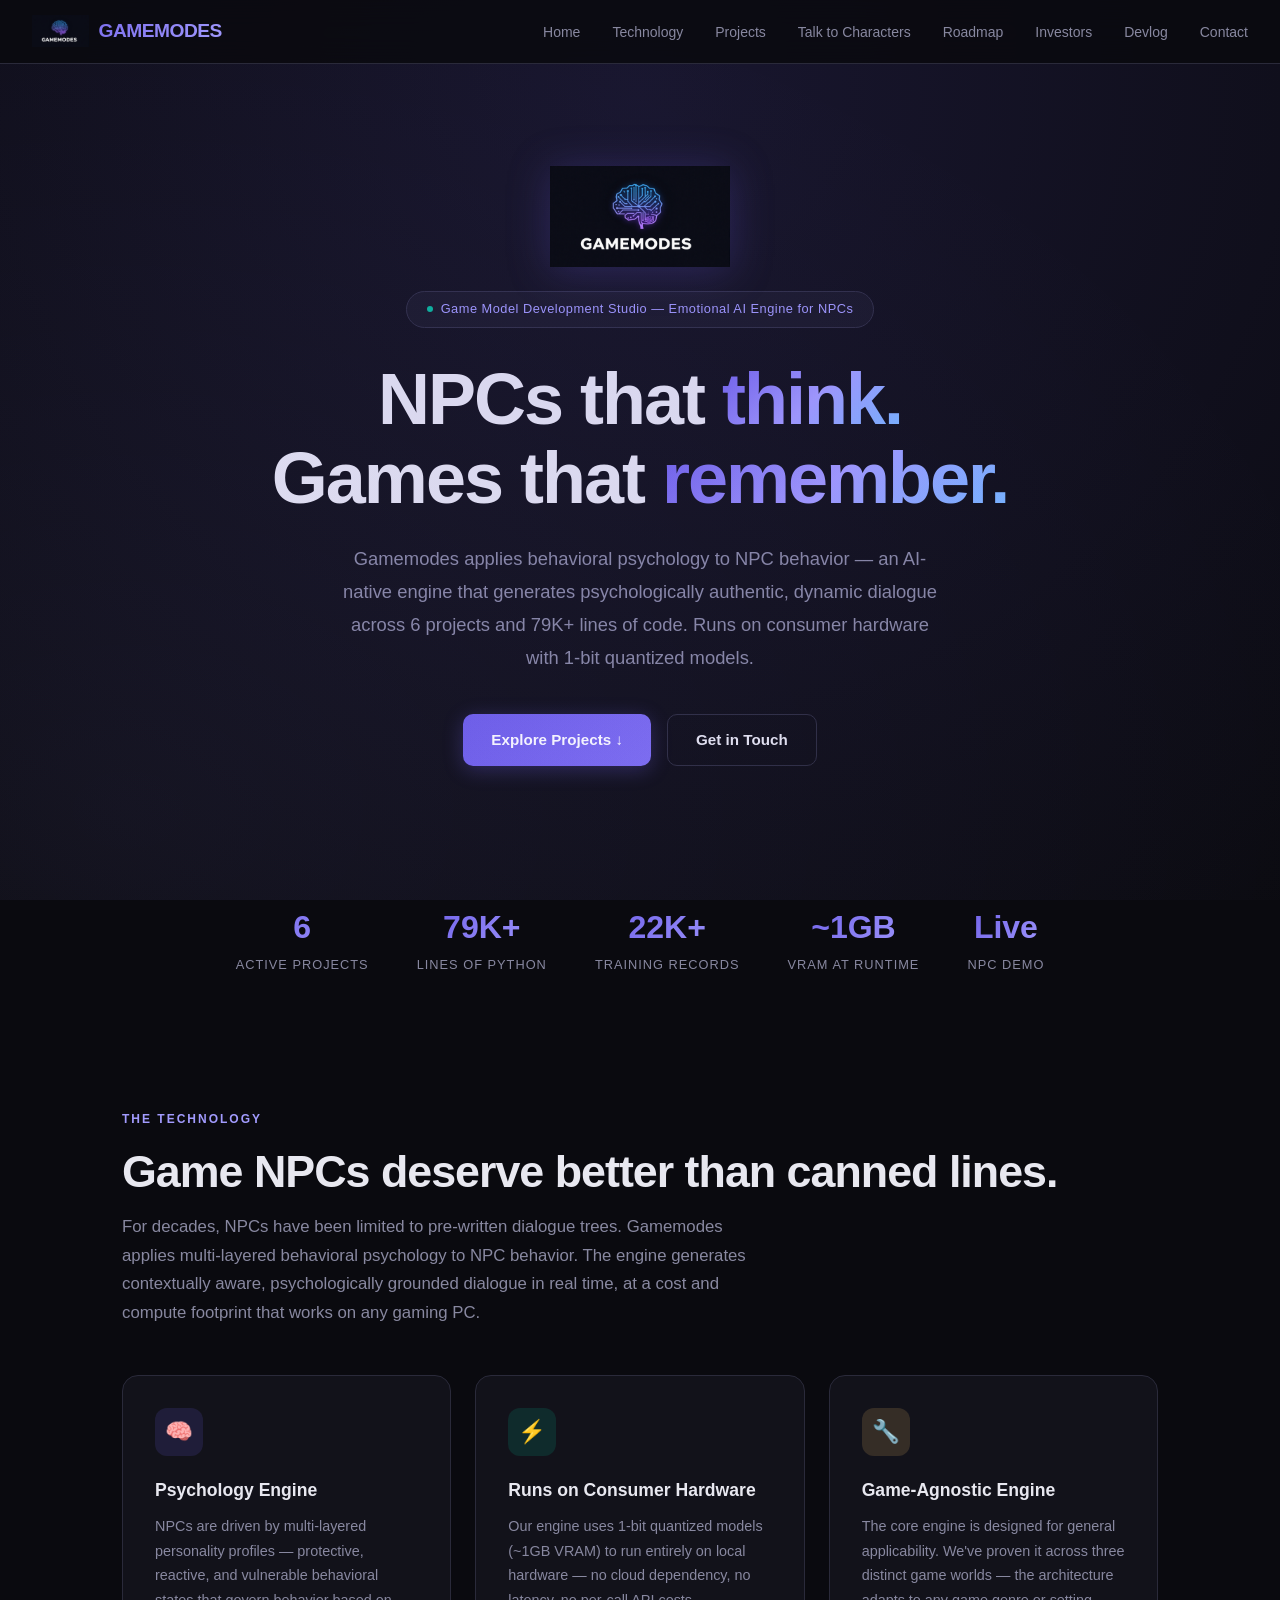
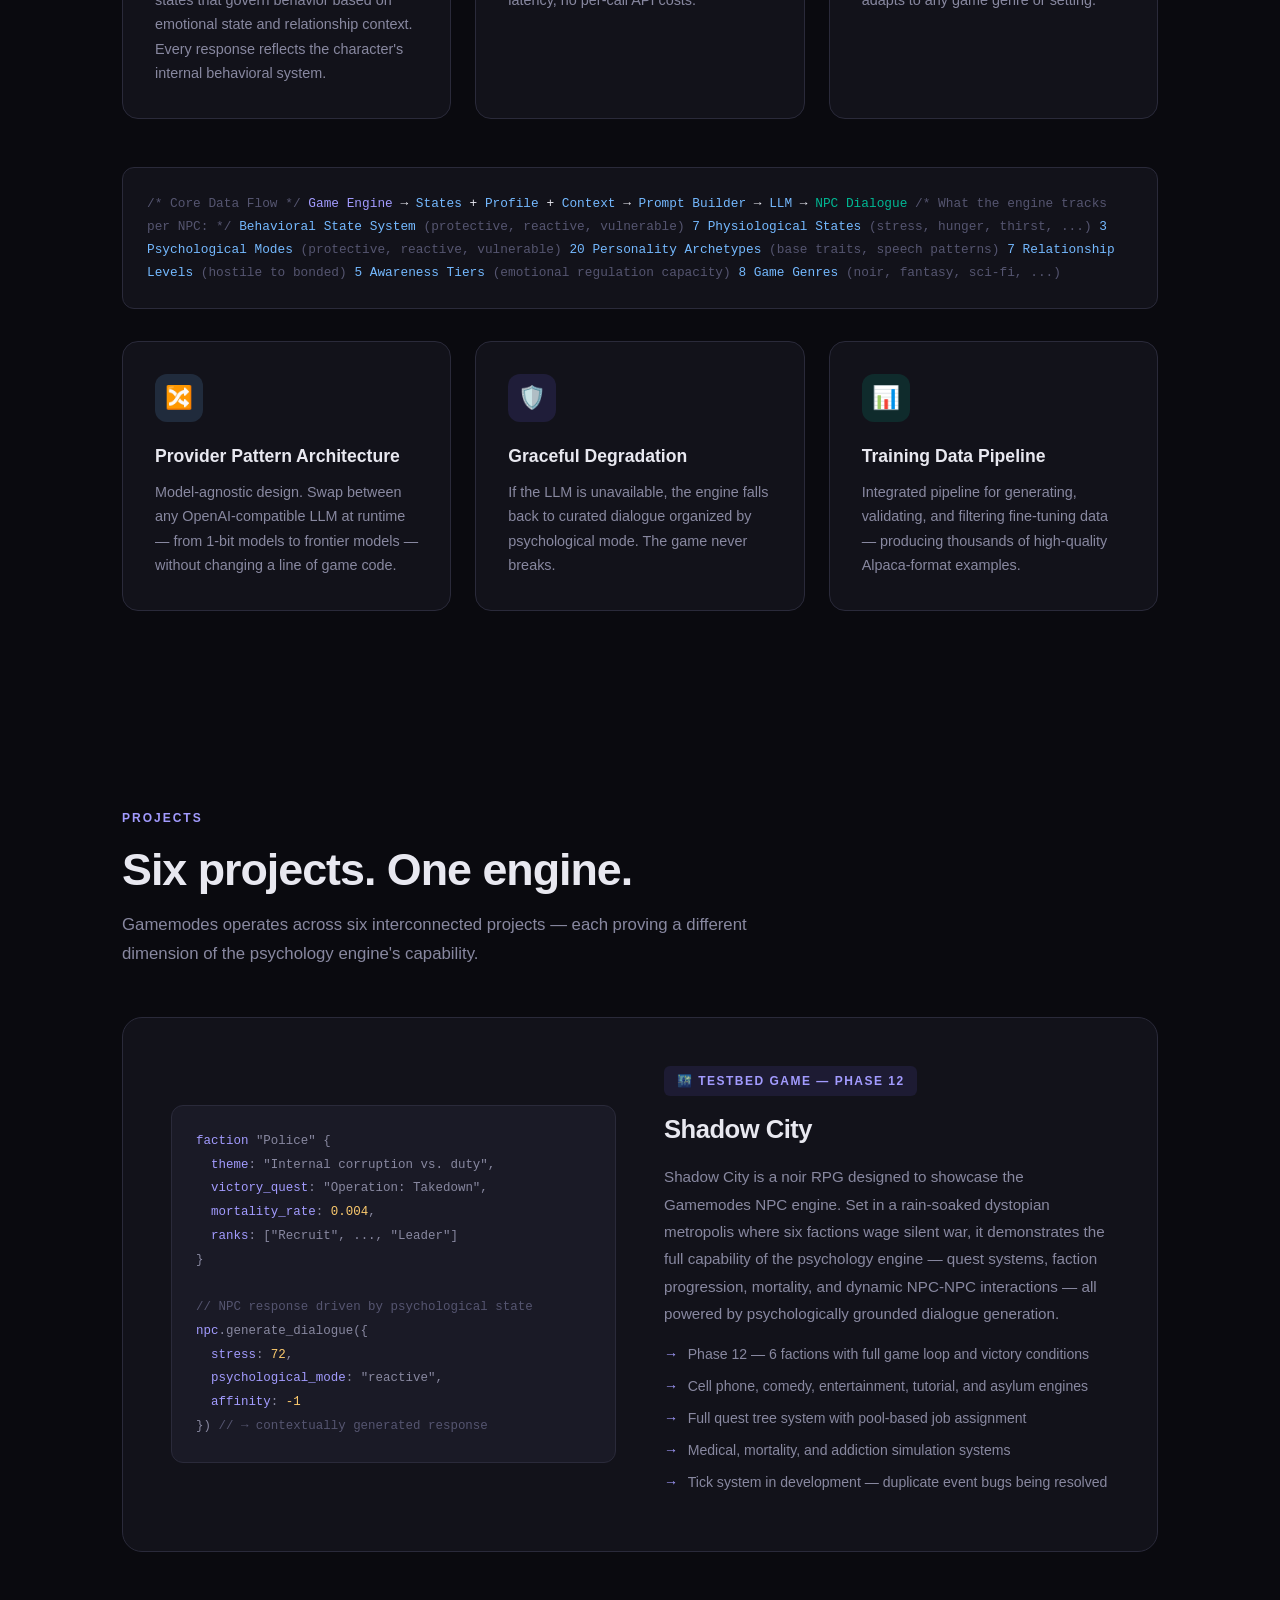
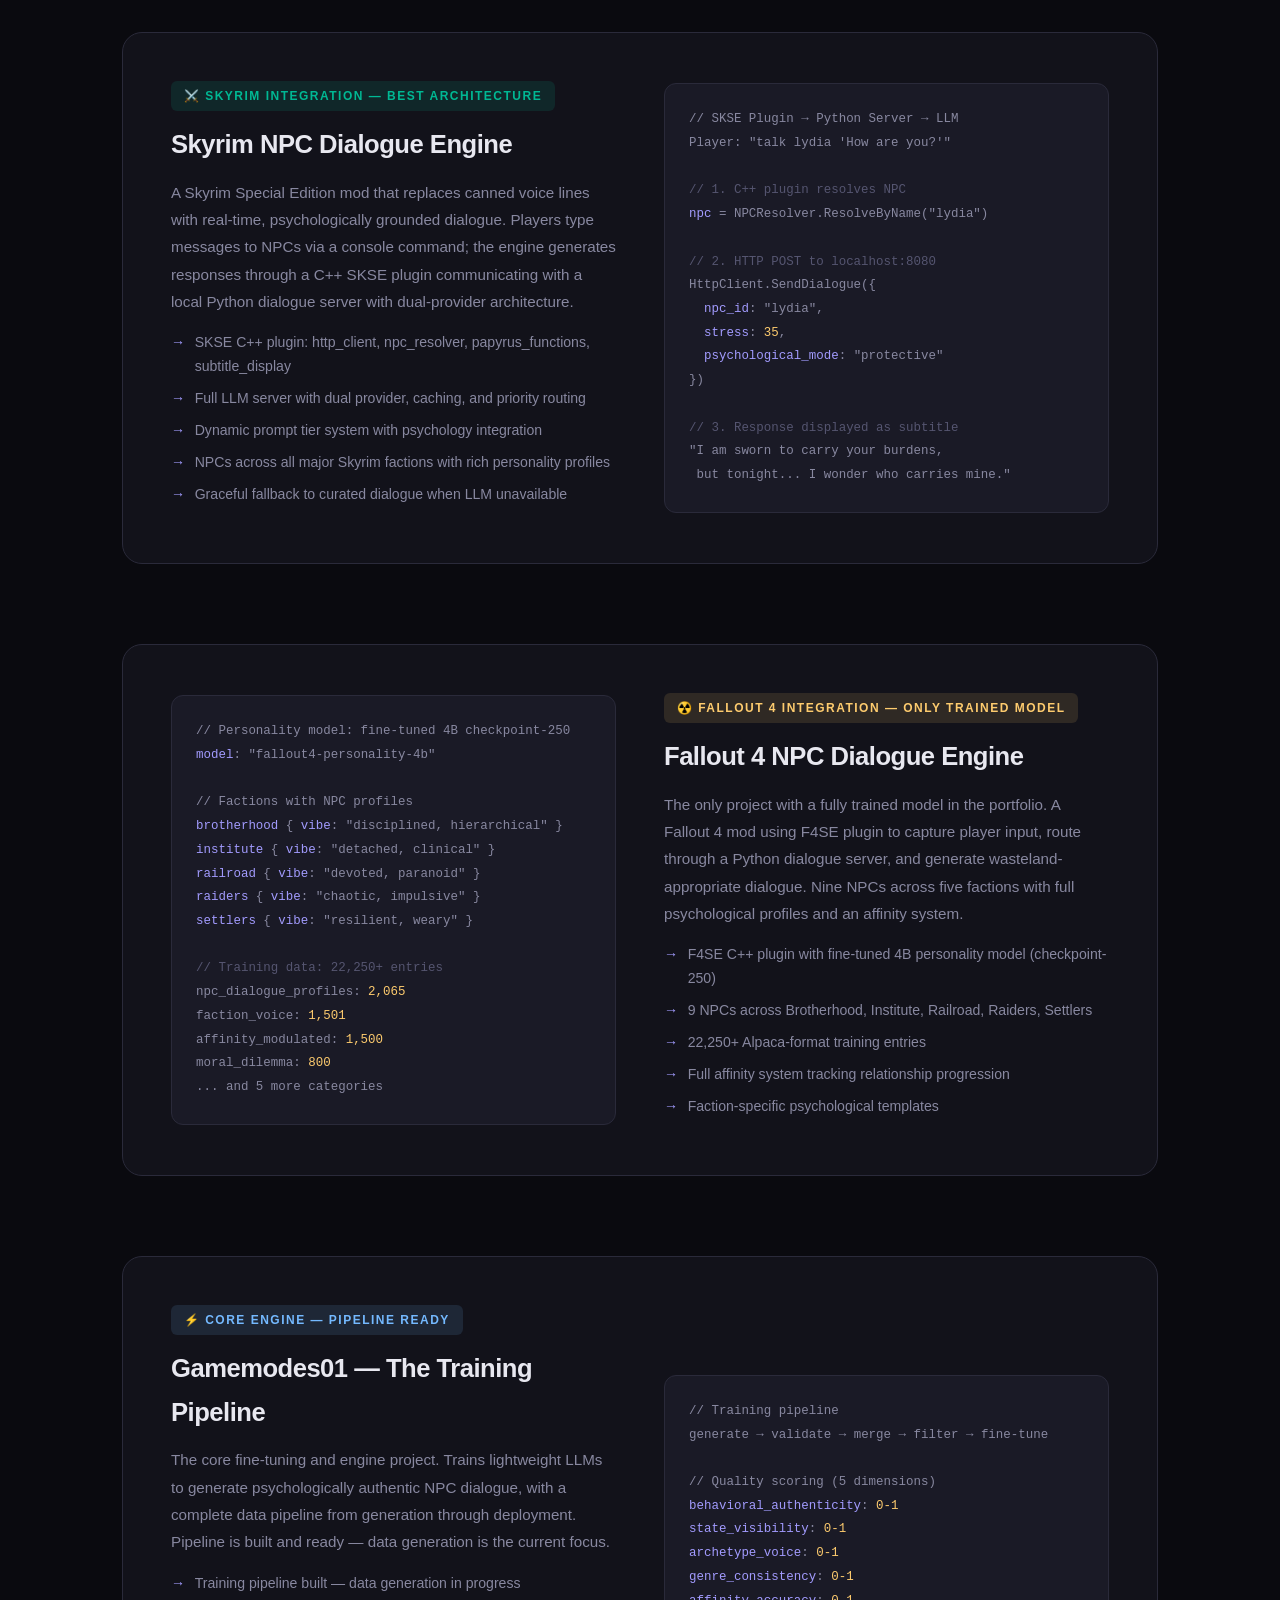
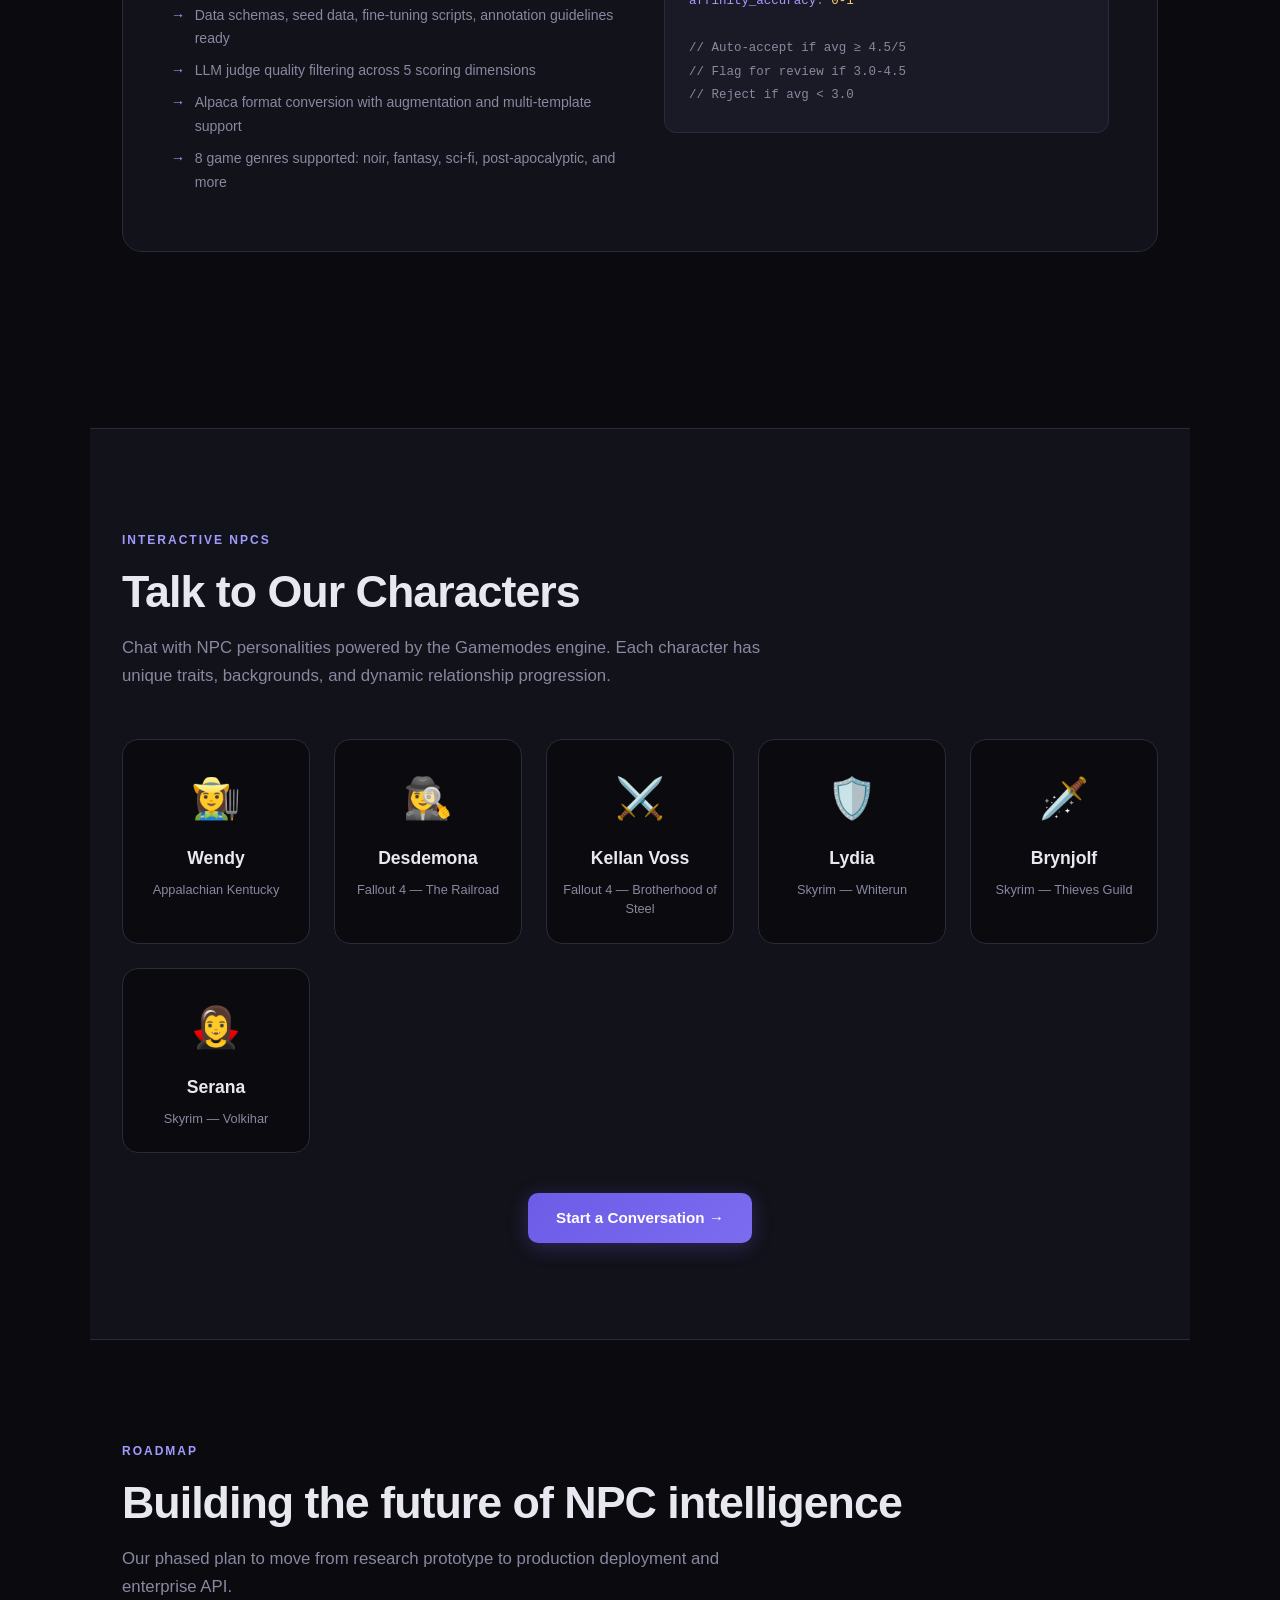
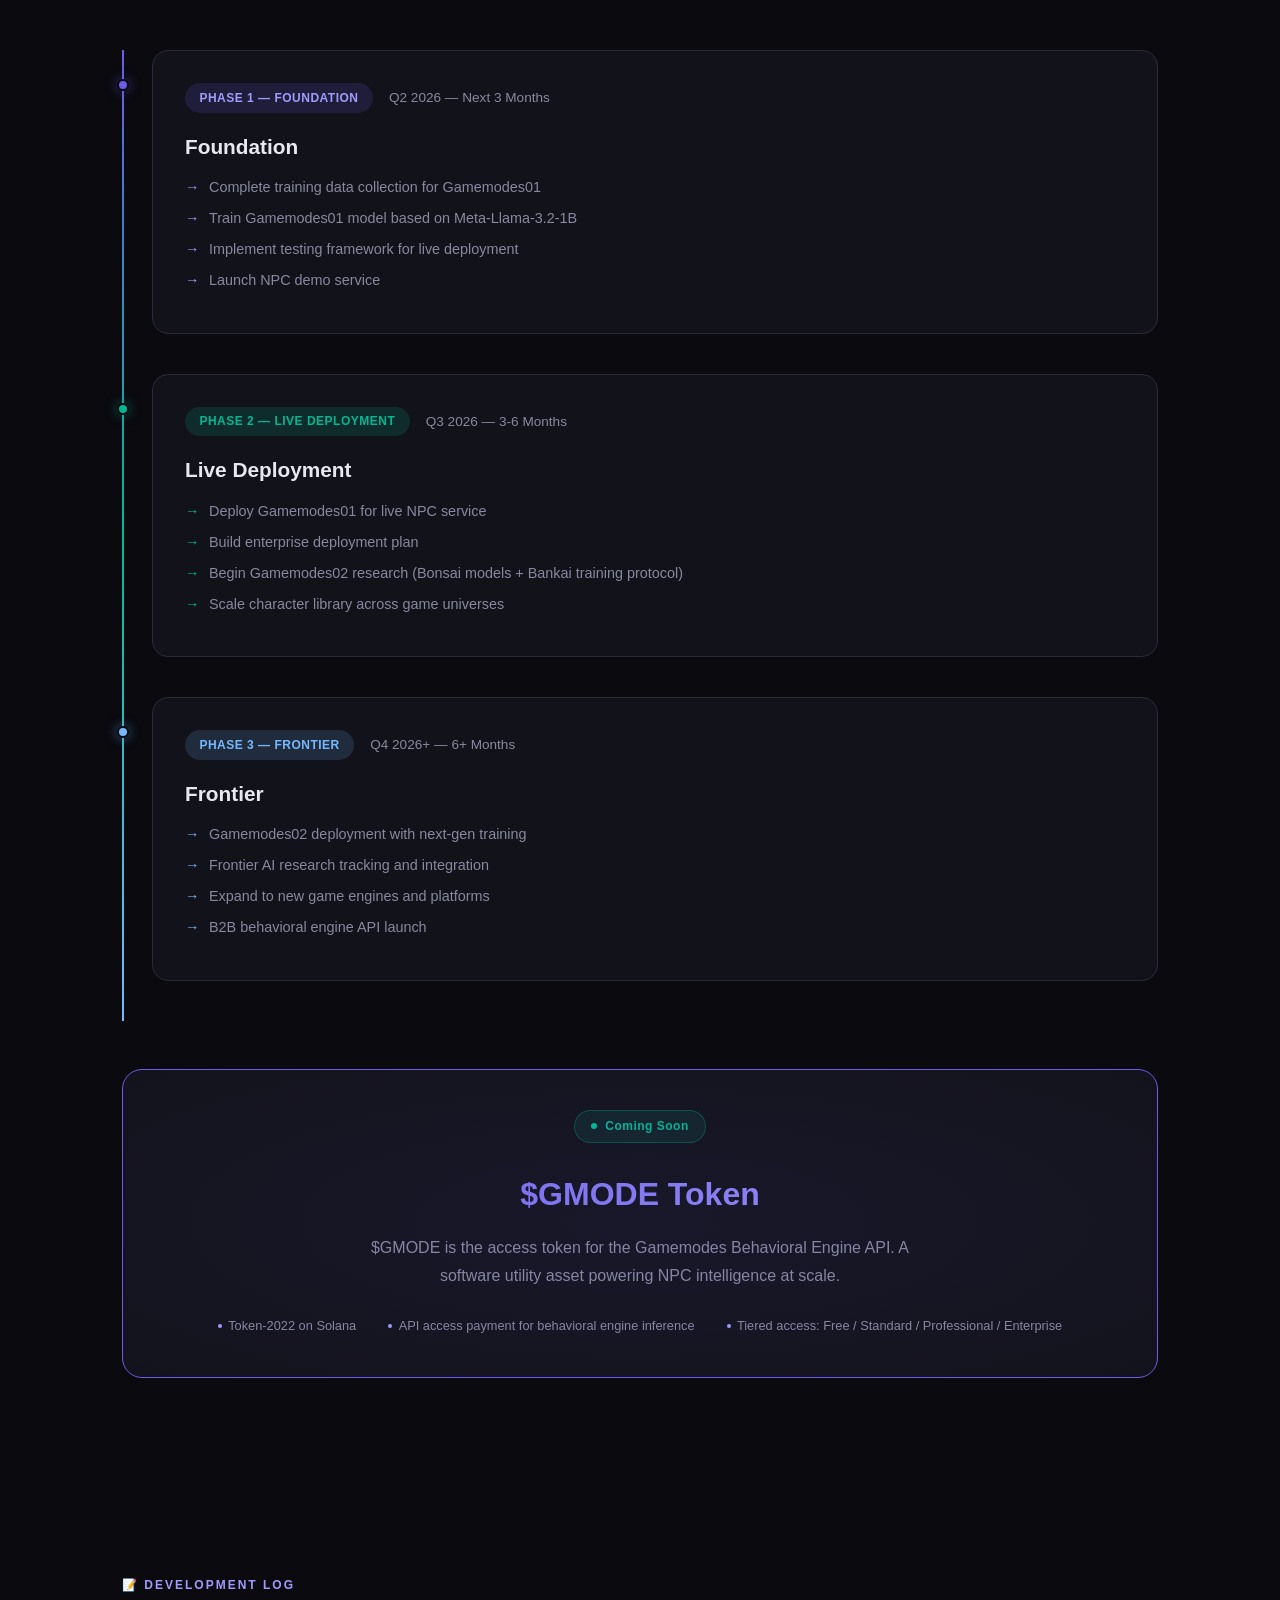
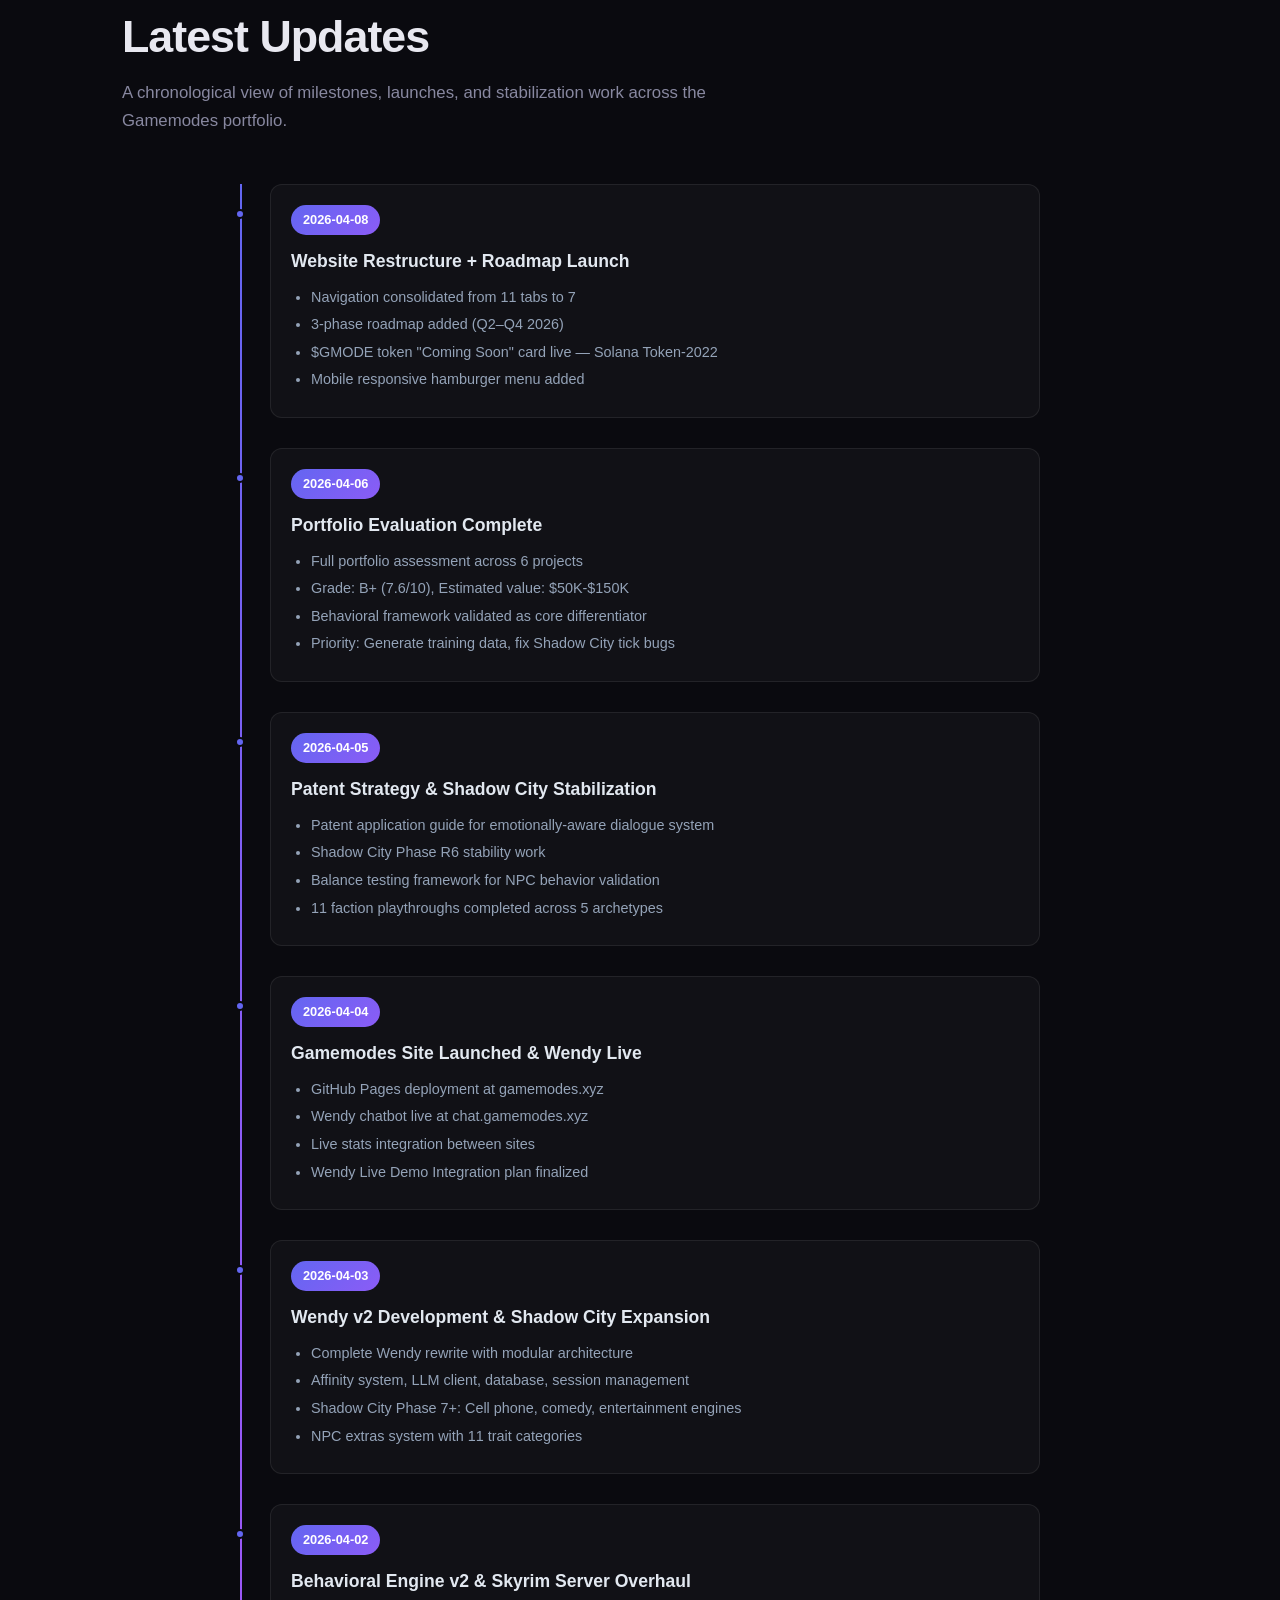
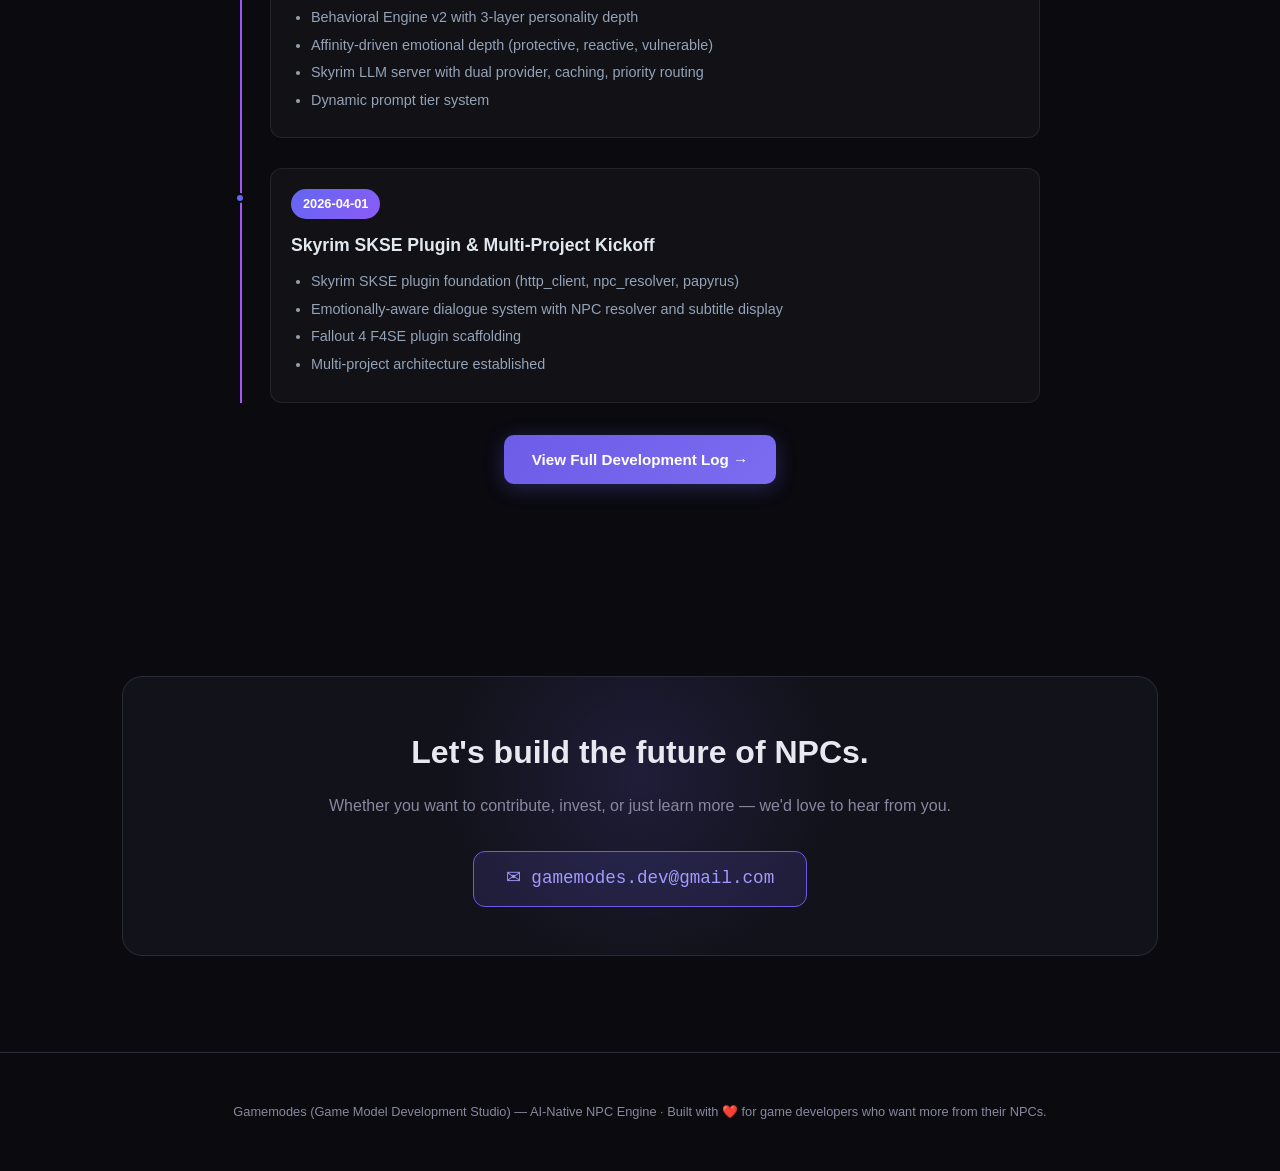
==== commit c1629b7d: "feat: add investor relations page with tokenomics, roadmap, and transparency dashboard" ====
--- a/index.html
+++ b/index.html
@@ -729,6 +729,7 @@
     <li><a href="#projects">Projects</a></li>
     <li><a href="https://chat.gamemodes.xyz/characters" target="_blank">Talk to Characters</a></li>
     <li><a href="#roadmap">Roadmap</a></li>
+    <li><a href="investors.html">Investors</a></li>
     <li><a href="devlog.html">Devlog</a></li>
     <li><a href="#contact">Contact</a></li>
   </ul>
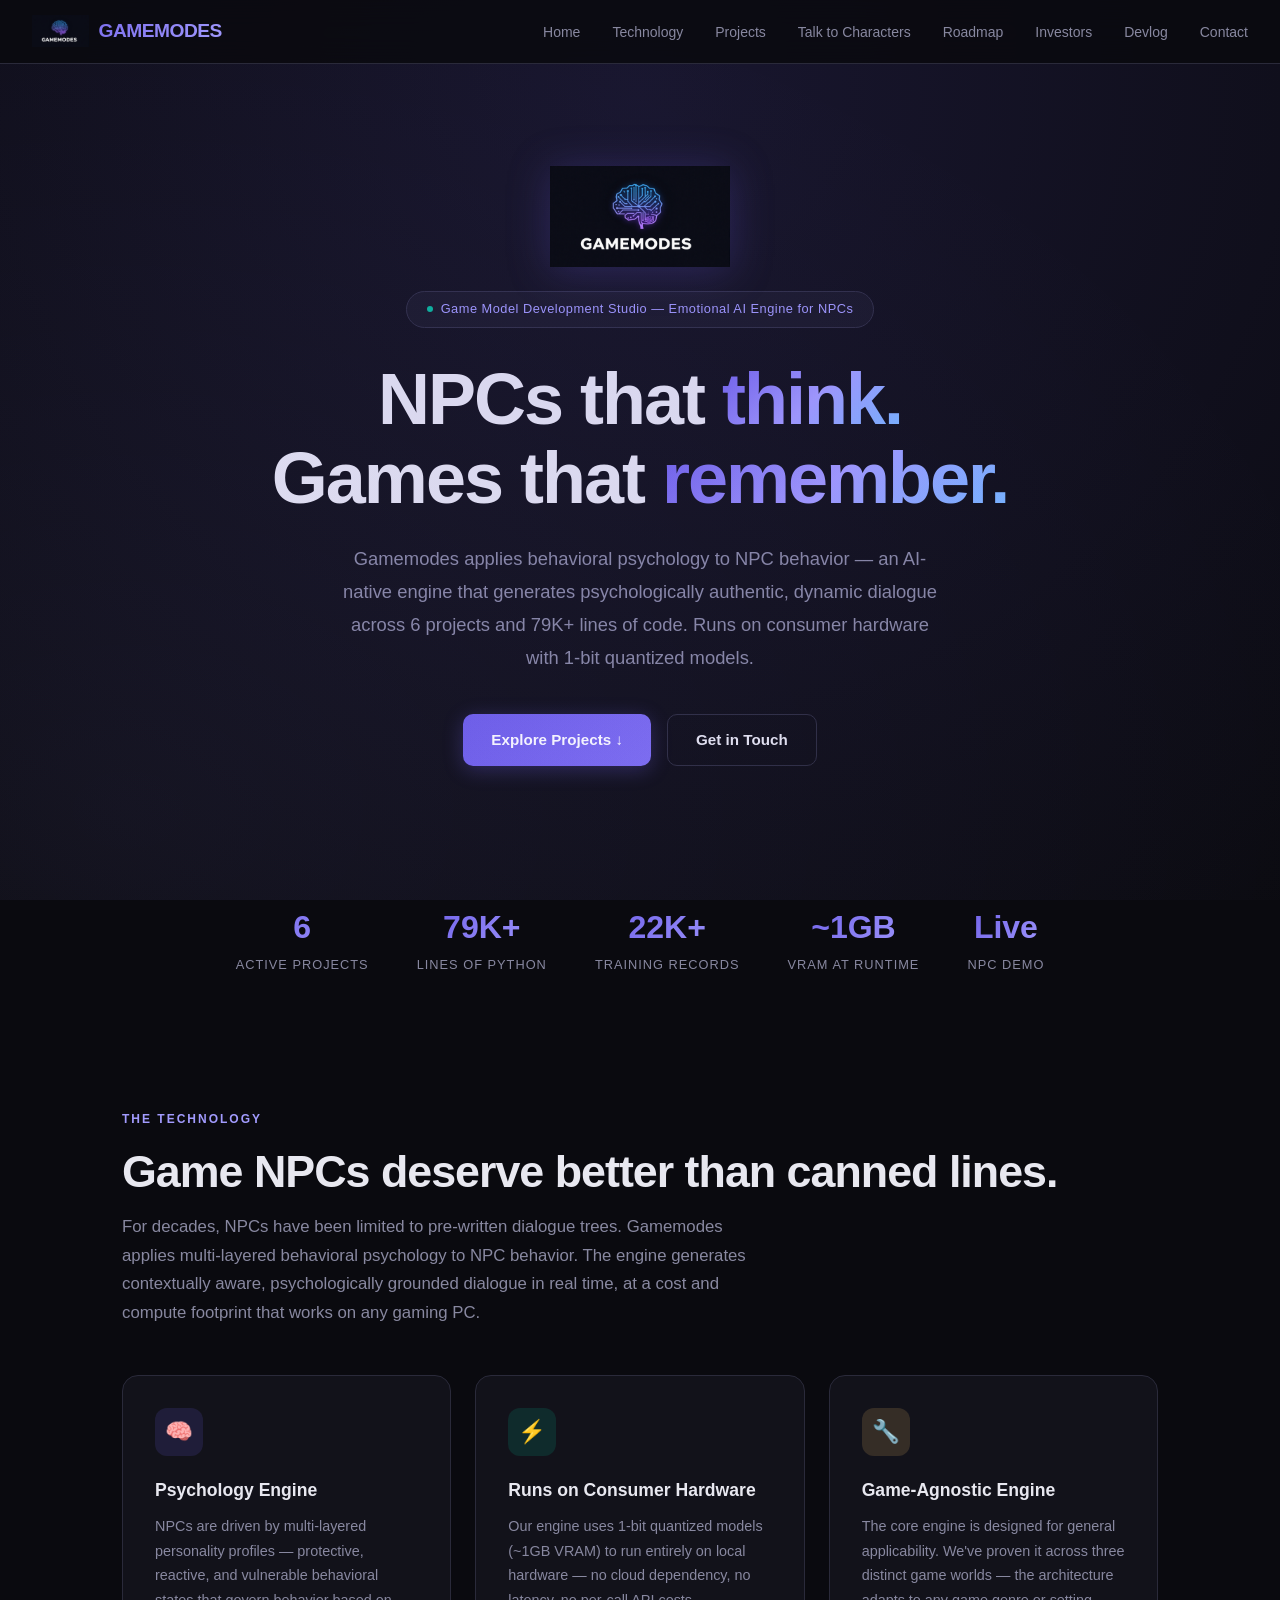
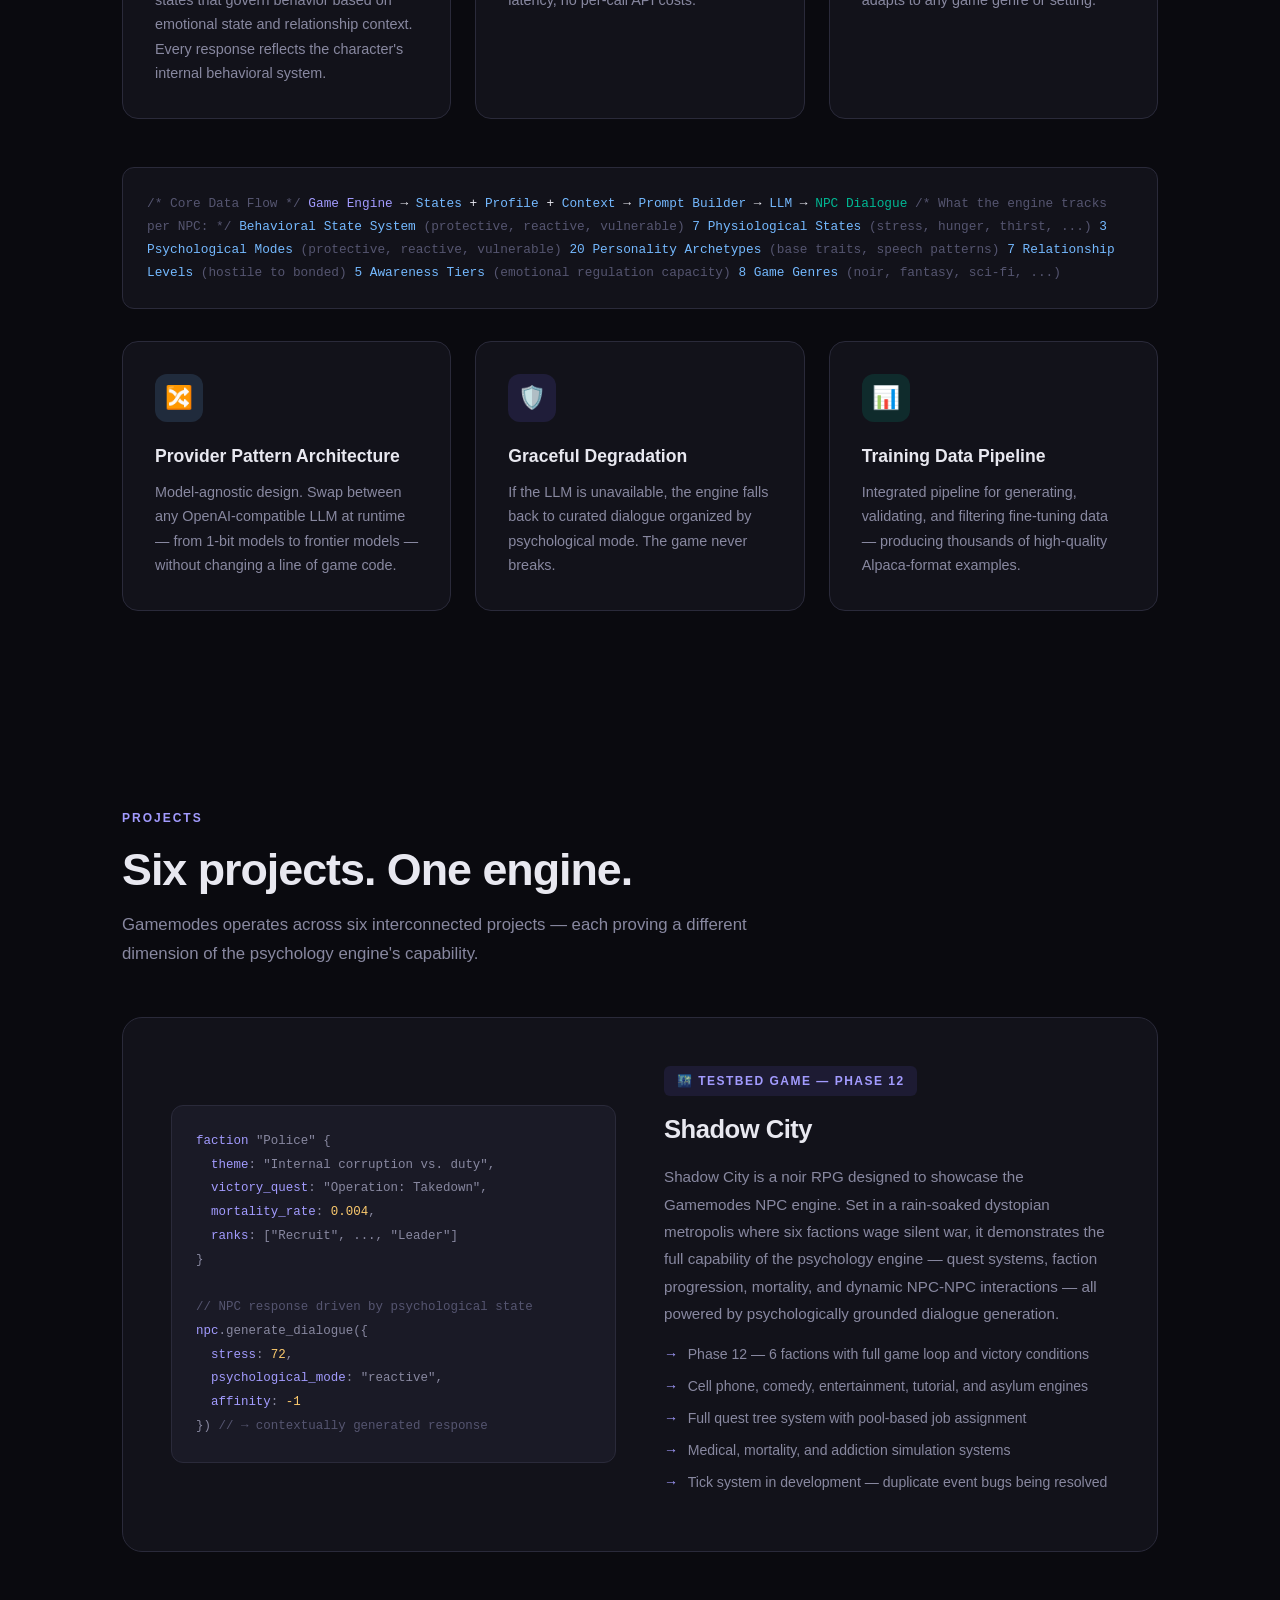
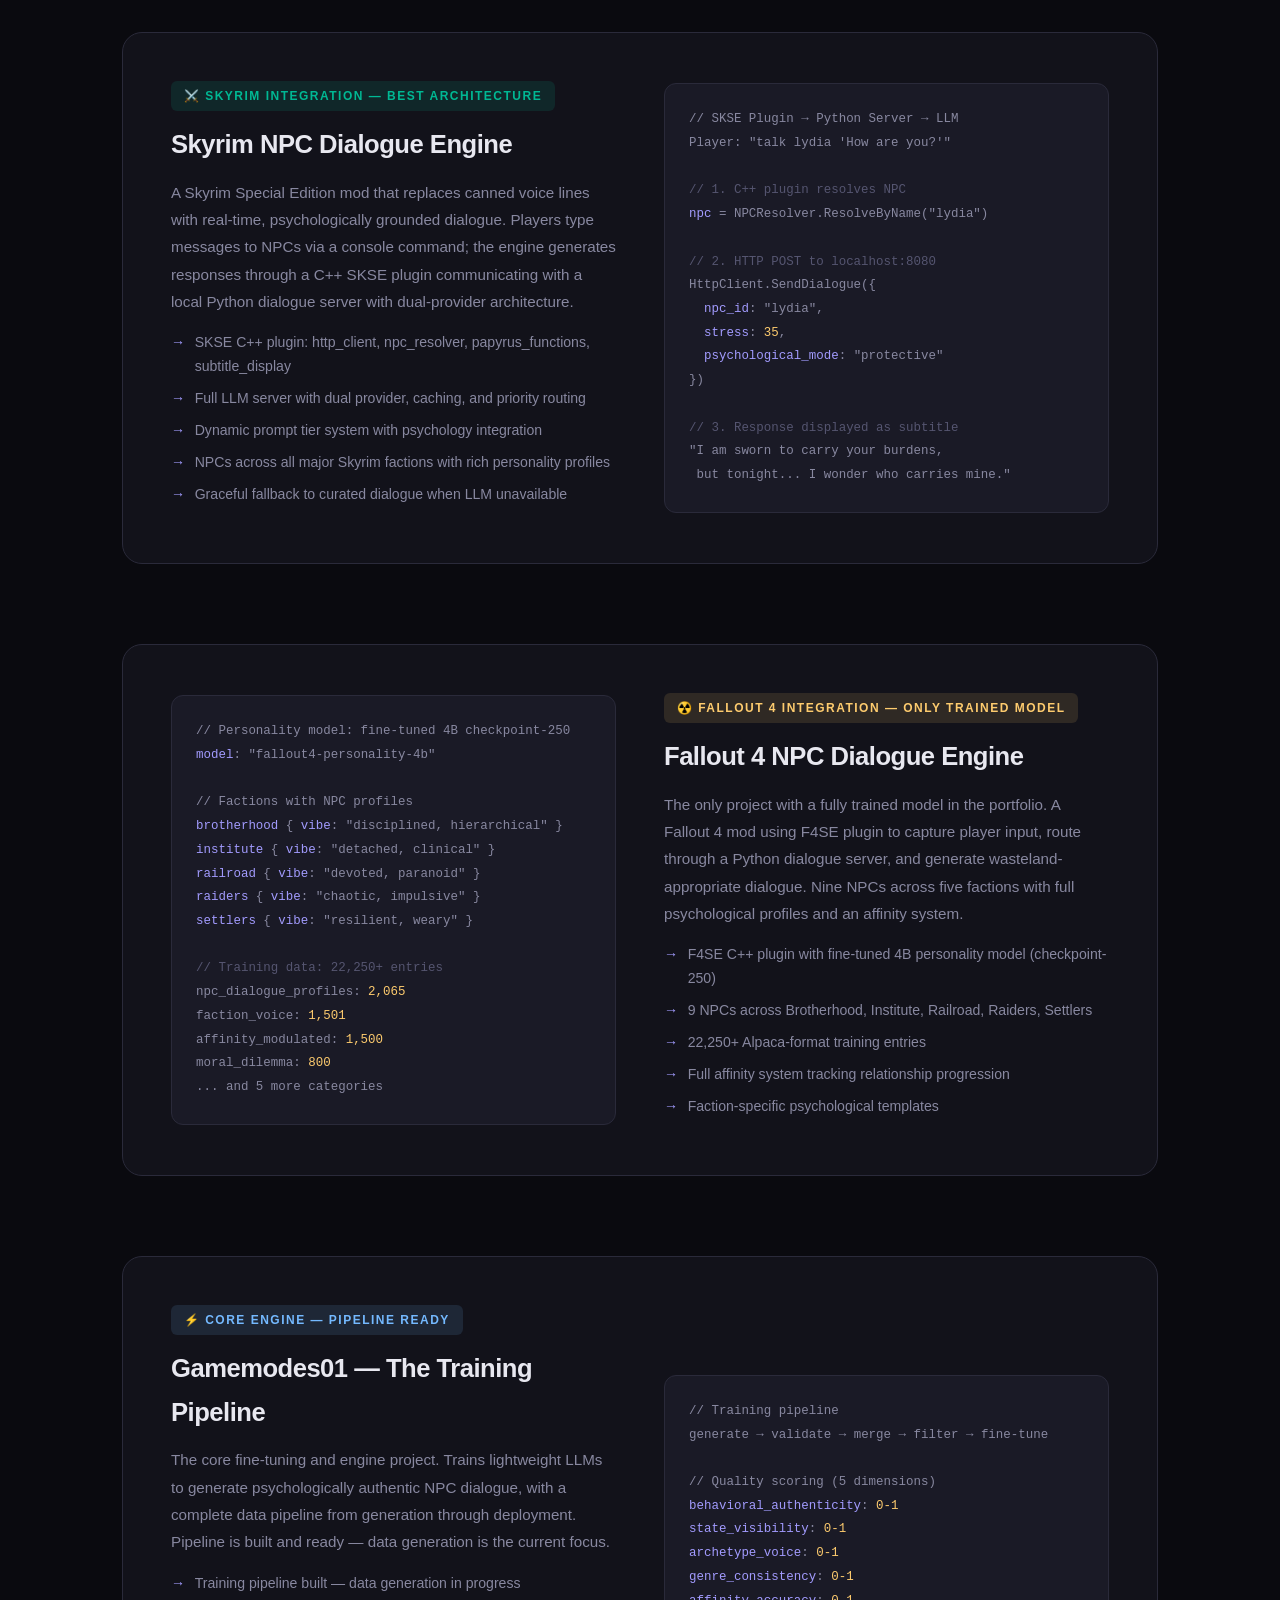
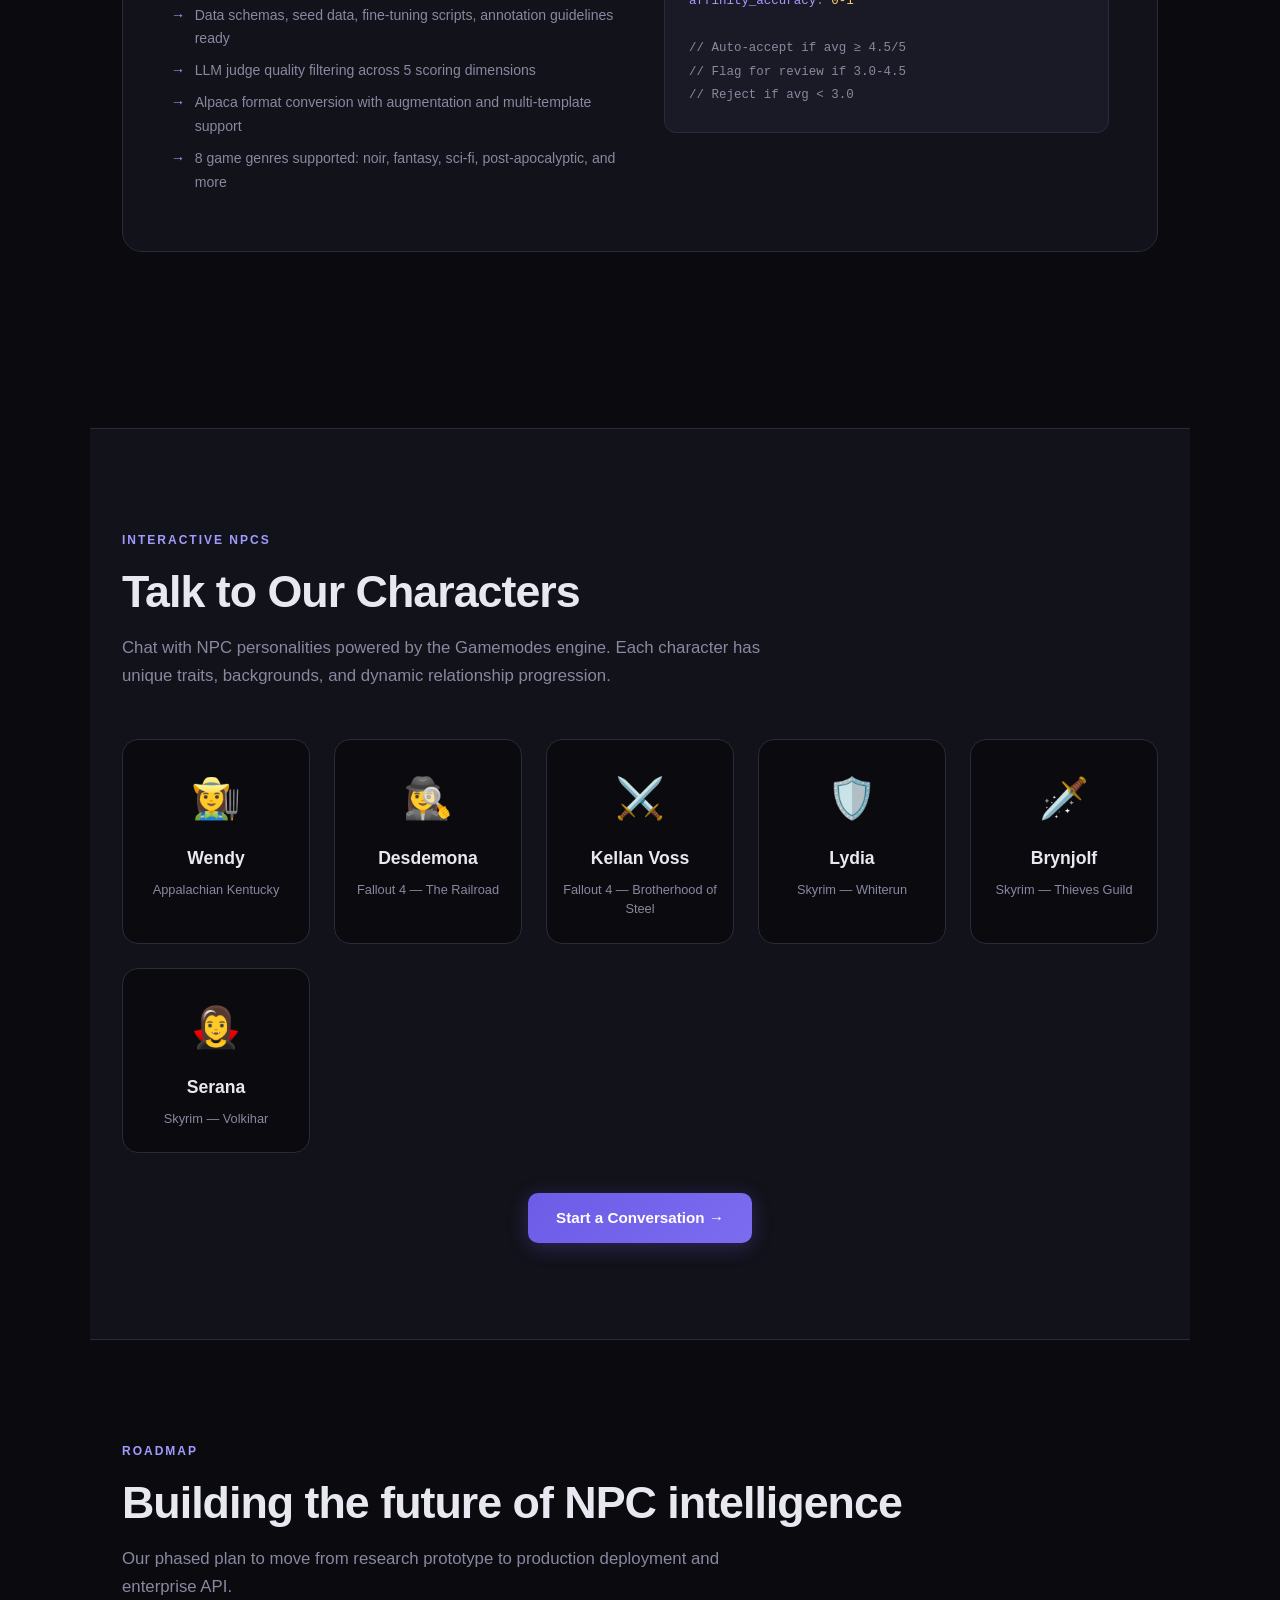
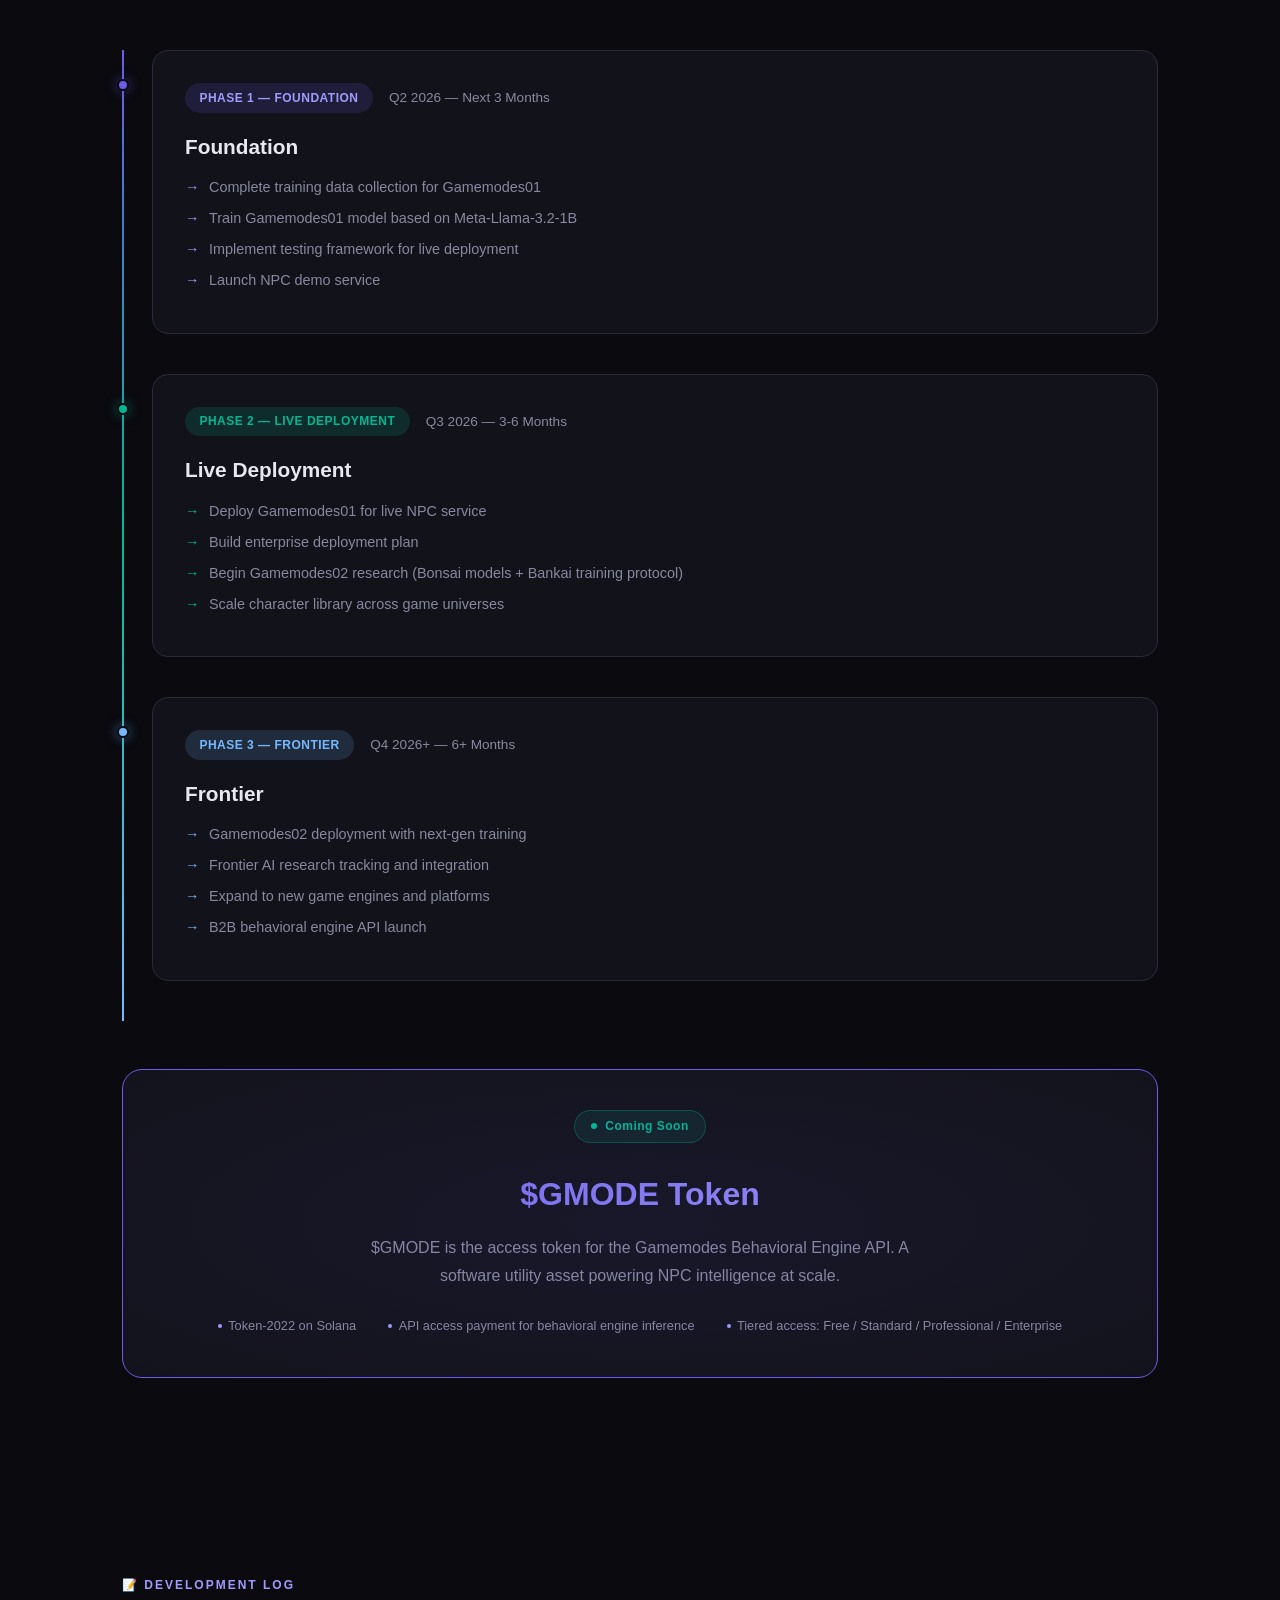
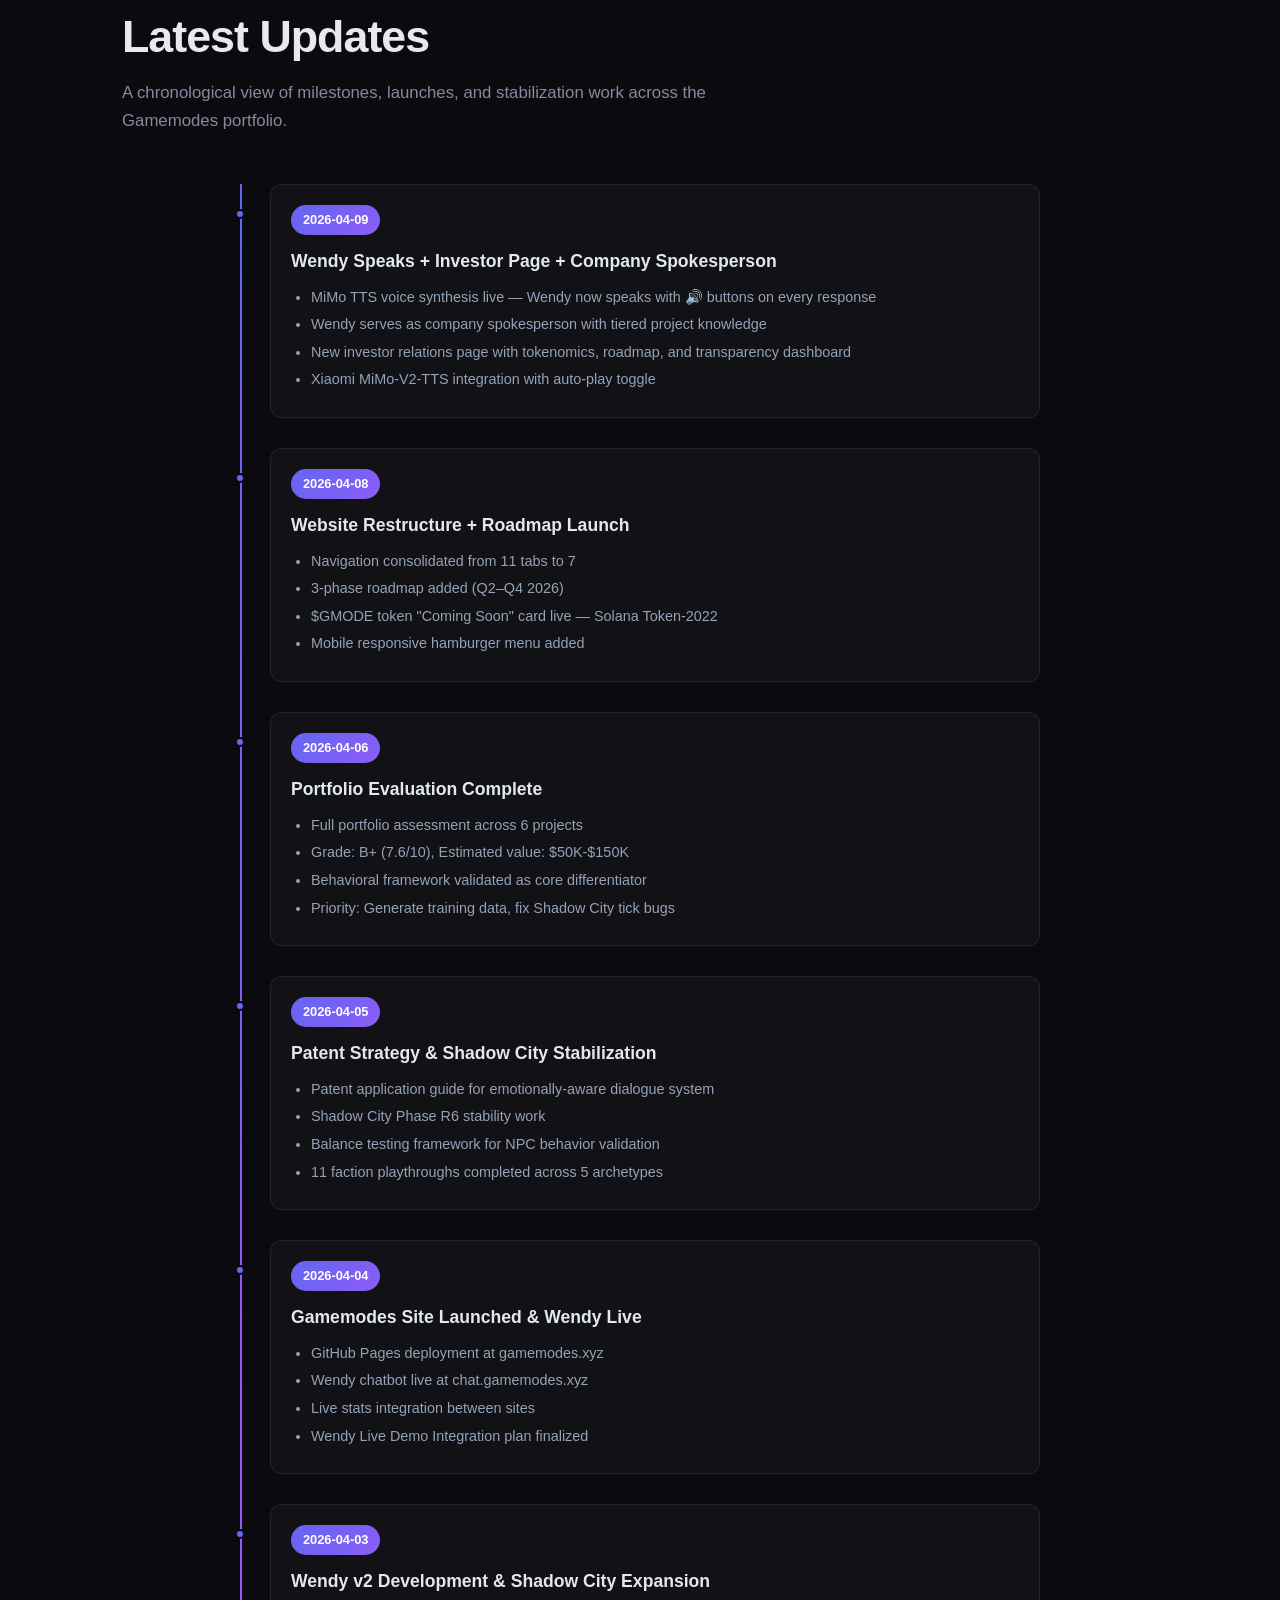
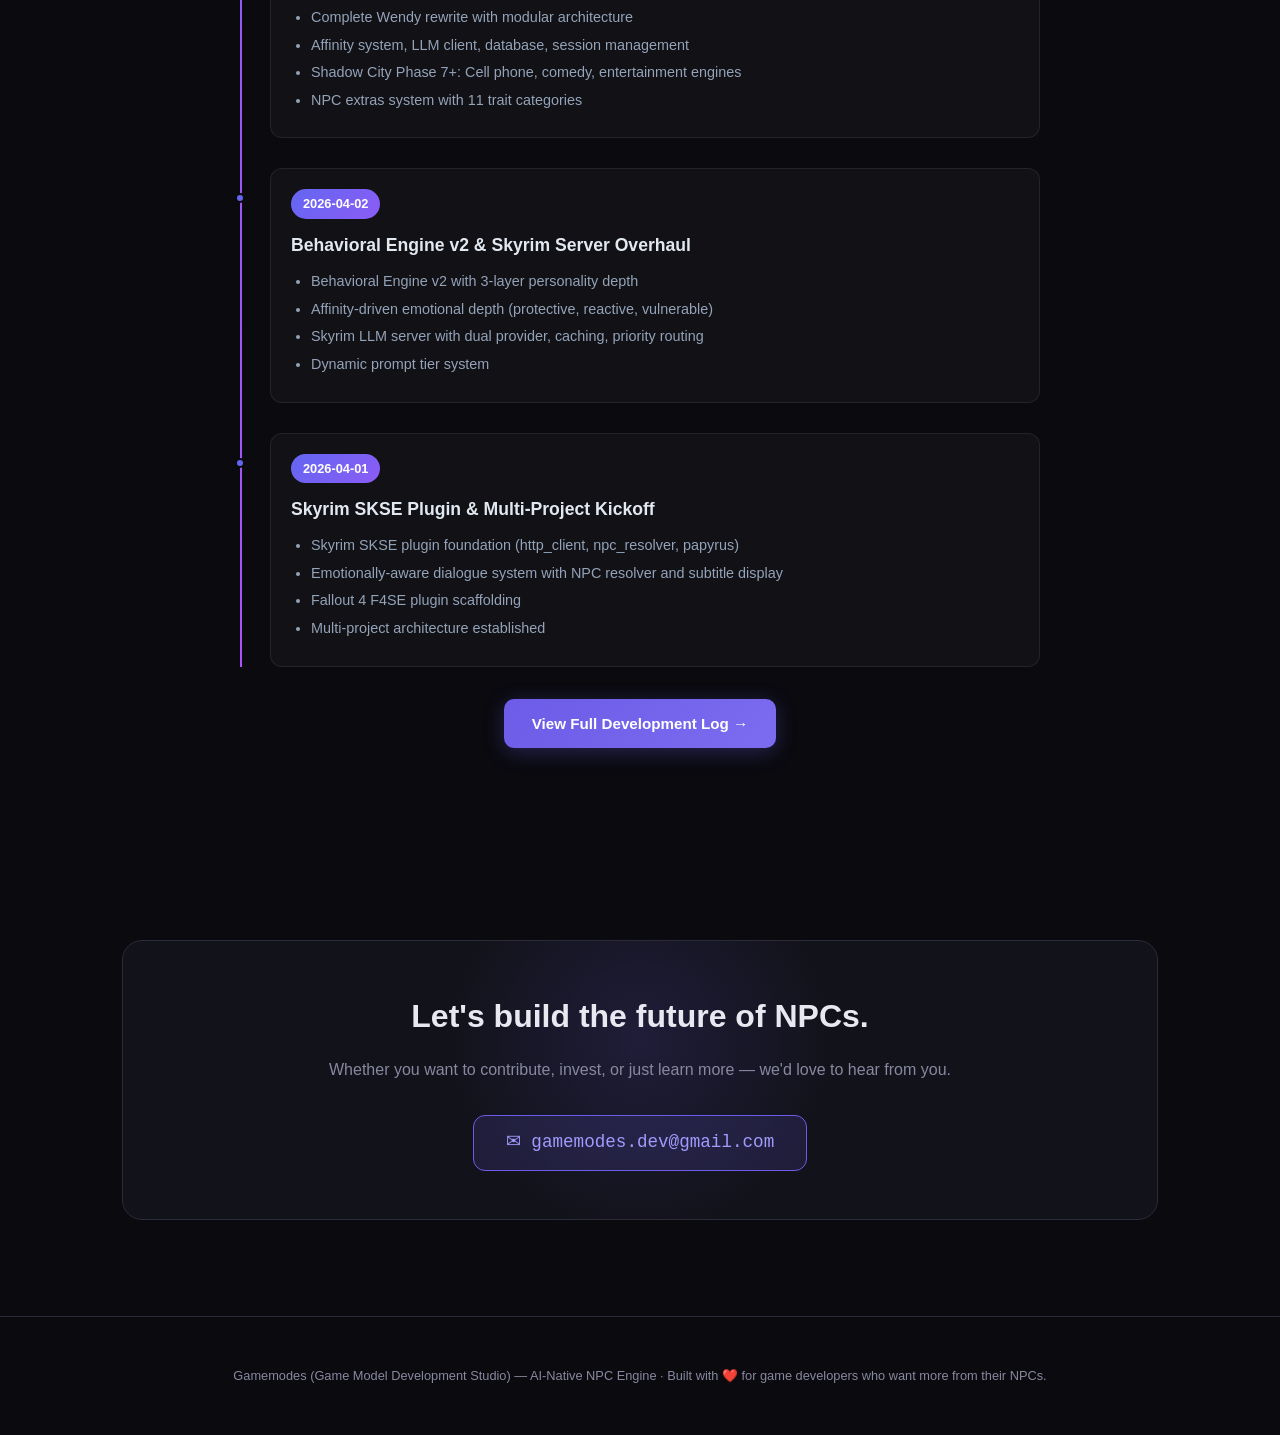
==== commit aeda2303: "docs: update skills, devlog for TTS, spokesperson, and investor page" ====
--- a/index.html
+++ b/index.html
@@ -1,4 +1,5 @@
 <!DOCTYPE html>
+<!-- cache-bust: 2026-04-08 -->
 <html lang="en">
 <head>
 <meta charset="UTF-8">
@@ -1106,6 +1107,17 @@
   <div class="devlog-timeline">
 
     <div class="devlog-entry">
+      <div class="devlog-date">2026-04-09</div>
+      <h4>Wendy Speaks + Investor Page + Company Spokesperson</h4>
+      <ul>
+        <li>MiMo TTS voice synthesis live — Wendy now speaks with 🔊 buttons on every response</li>
+        <li>Wendy serves as company spokesperson with tiered project knowledge</li>
+        <li>New investor relations page with tokenomics, roadmap, and transparency dashboard</li>
+        <li>Xiaomi MiMo-V2-TTS integration with auto-play toggle</li>
+      </ul>
+    </div>
+
+    <div class="devlog-entry">
       <div class="devlog-date">2026-04-08</div>
       <h4>Website Restructure + Roadmap Launch</h4>
       <ul>
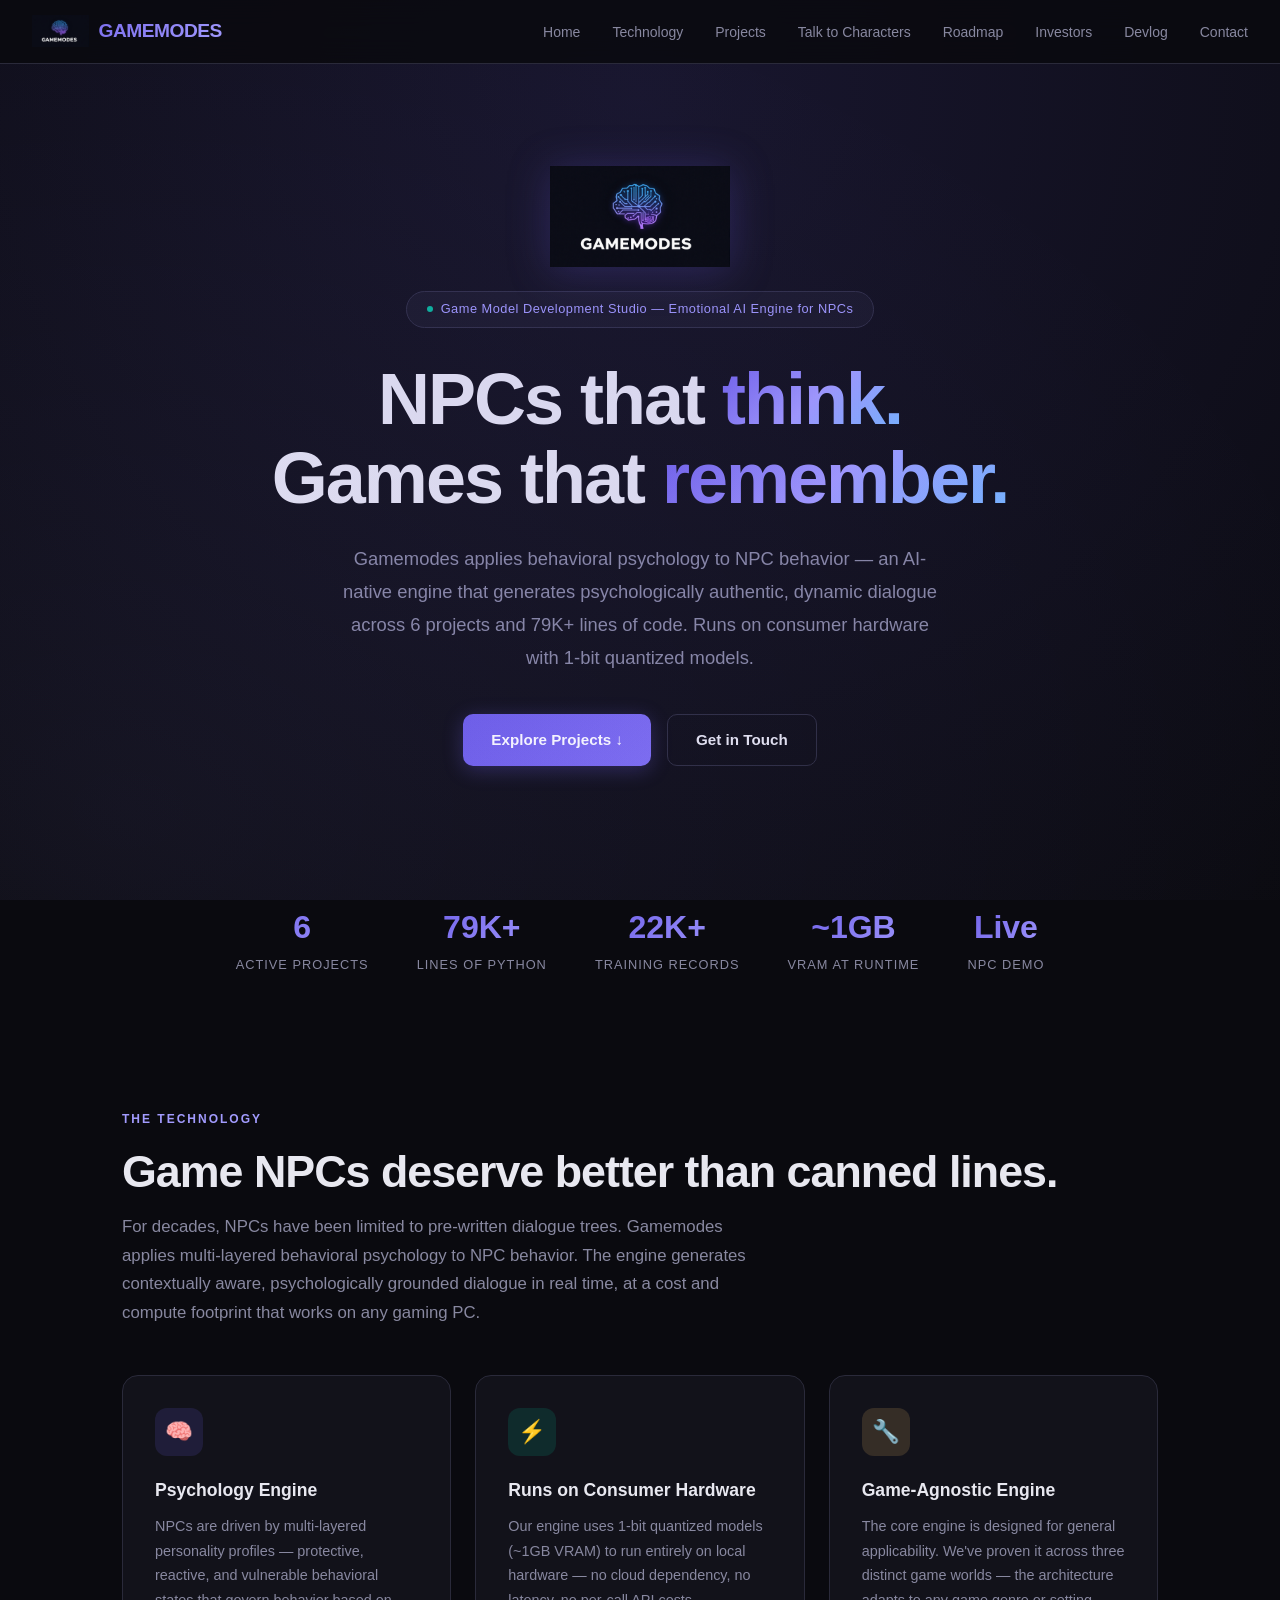
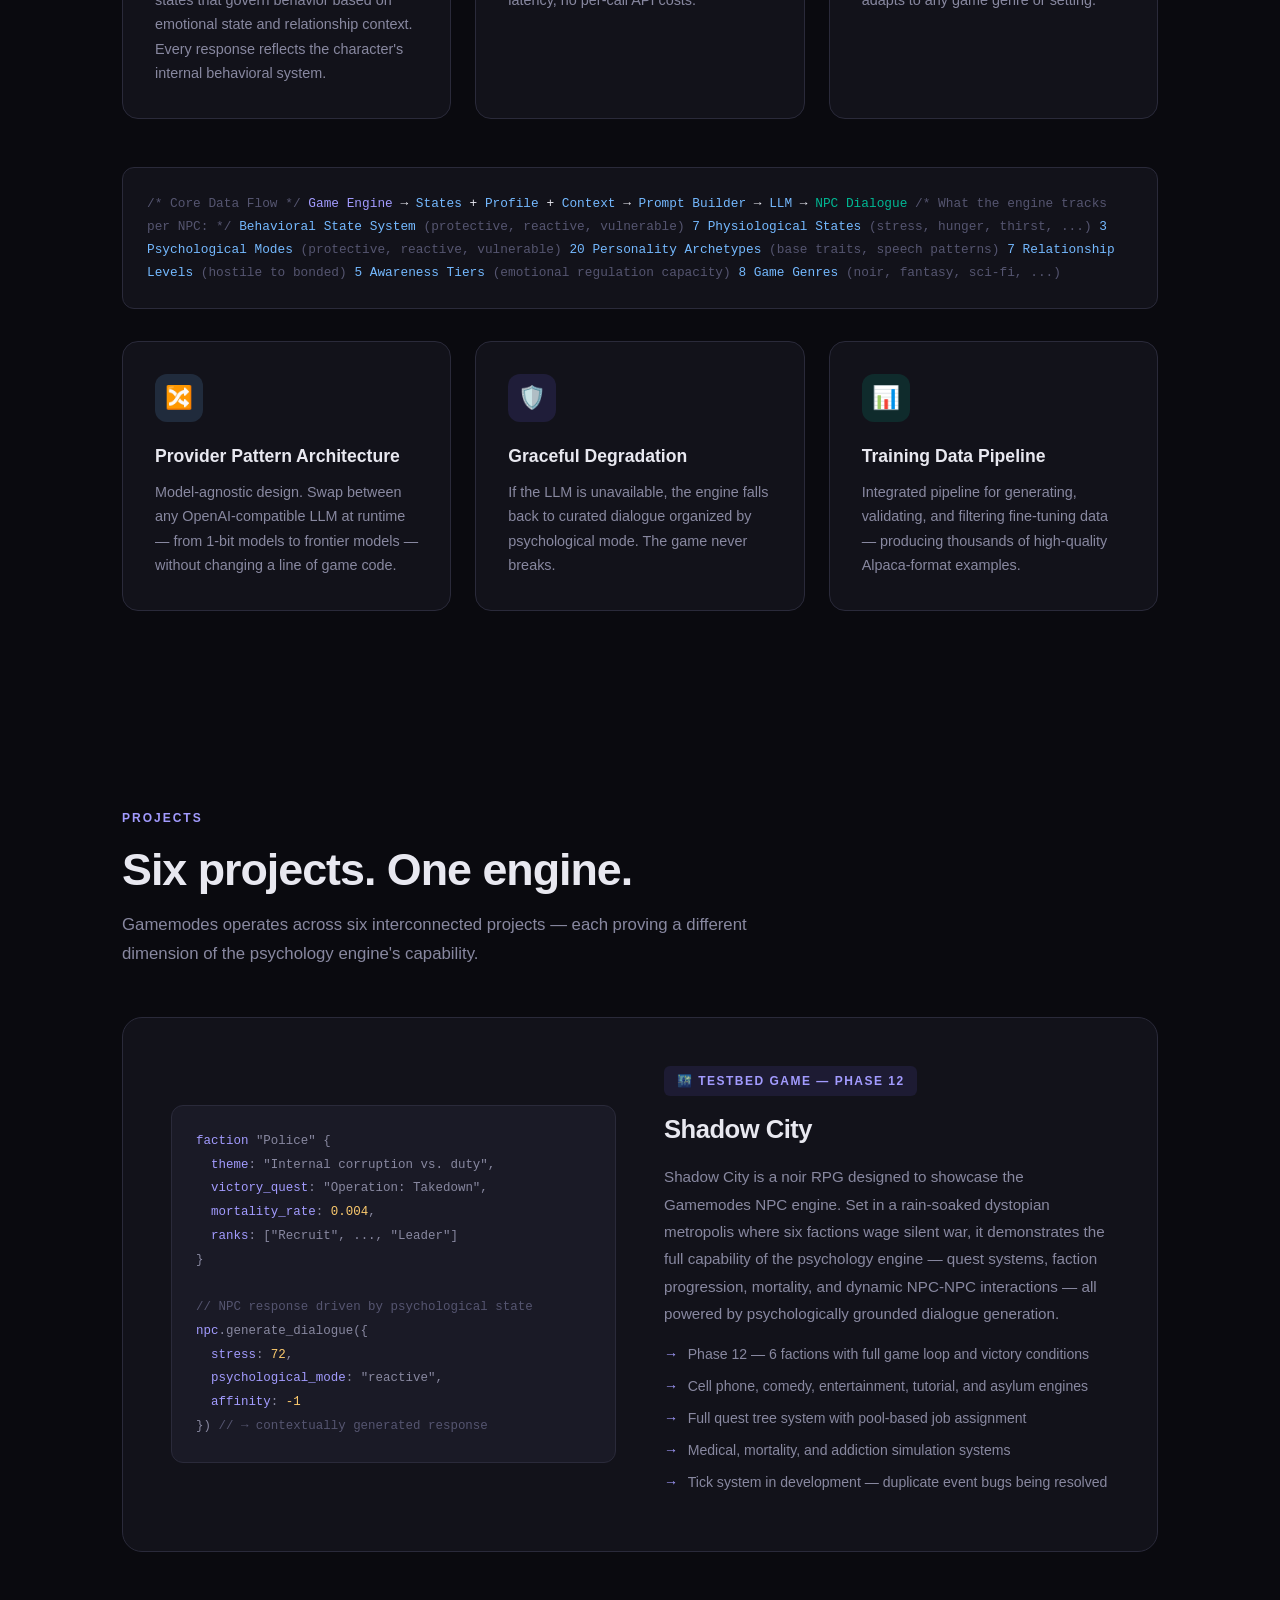
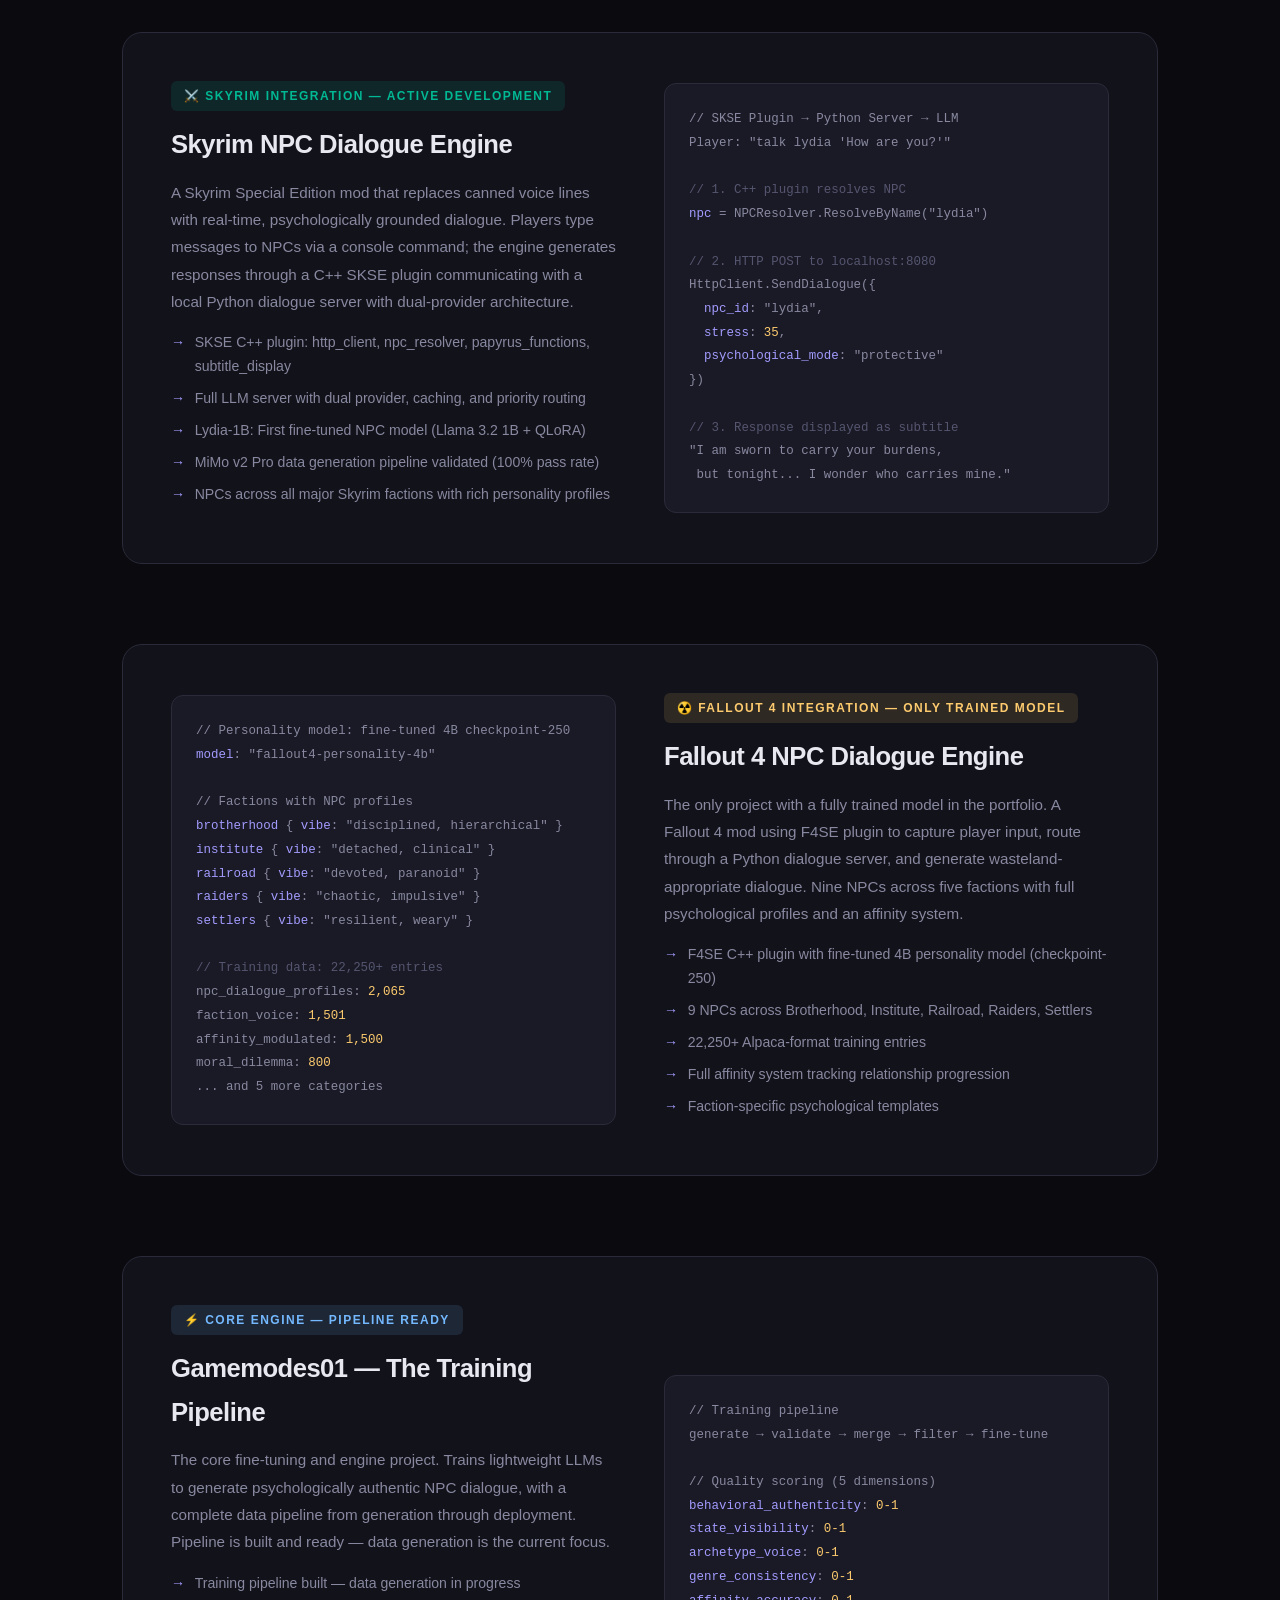
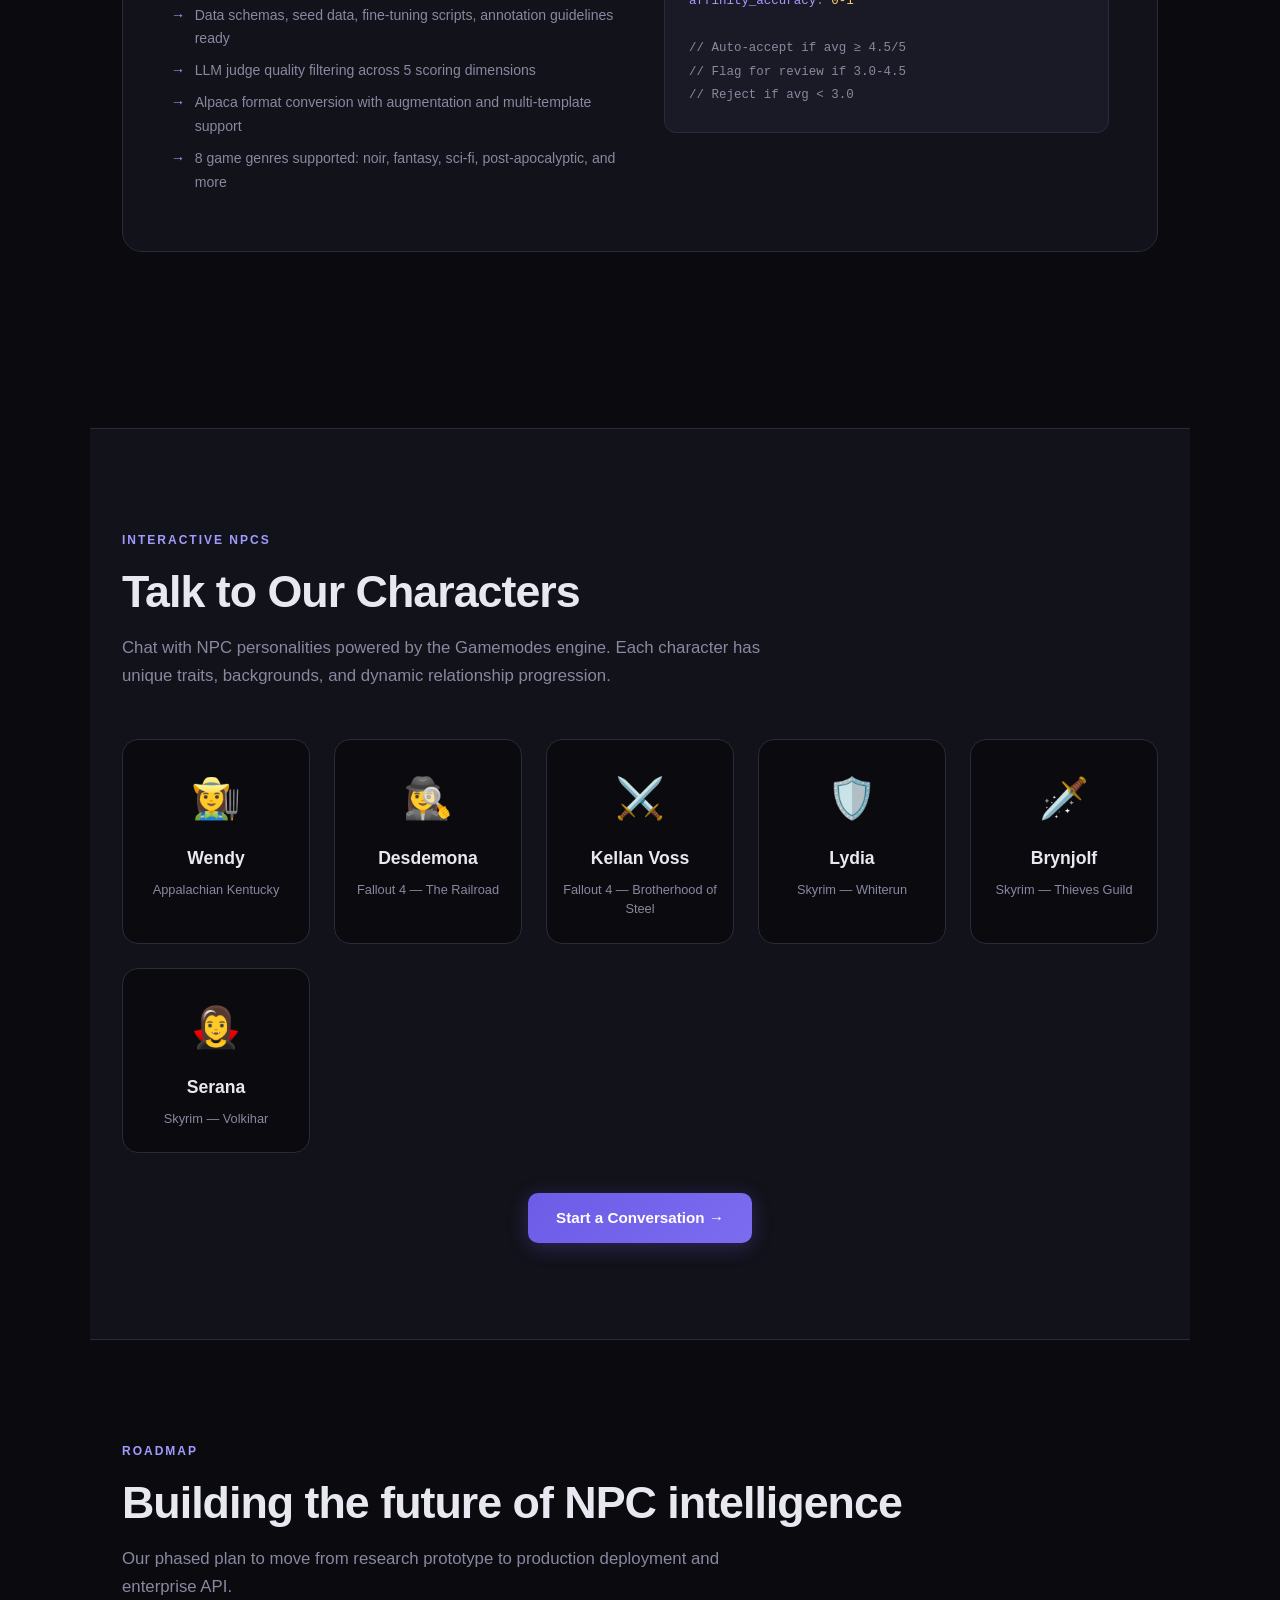
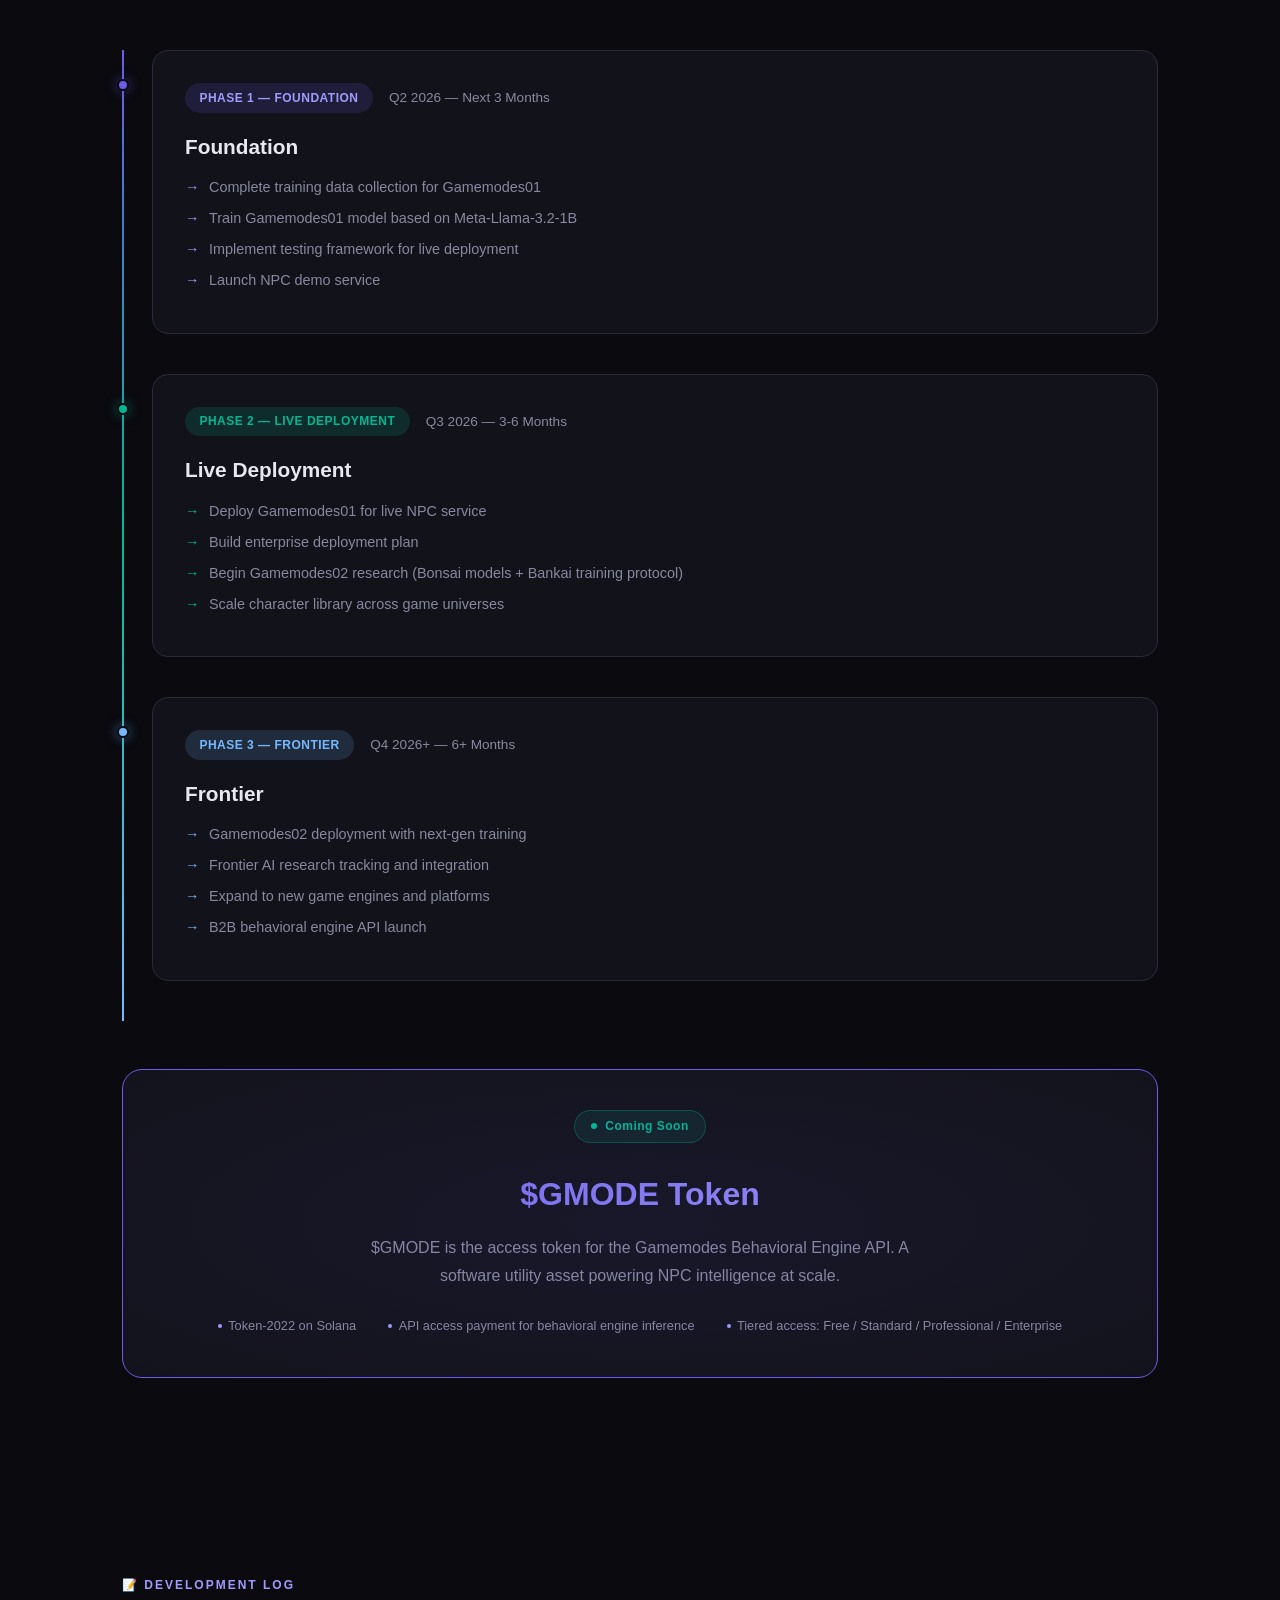
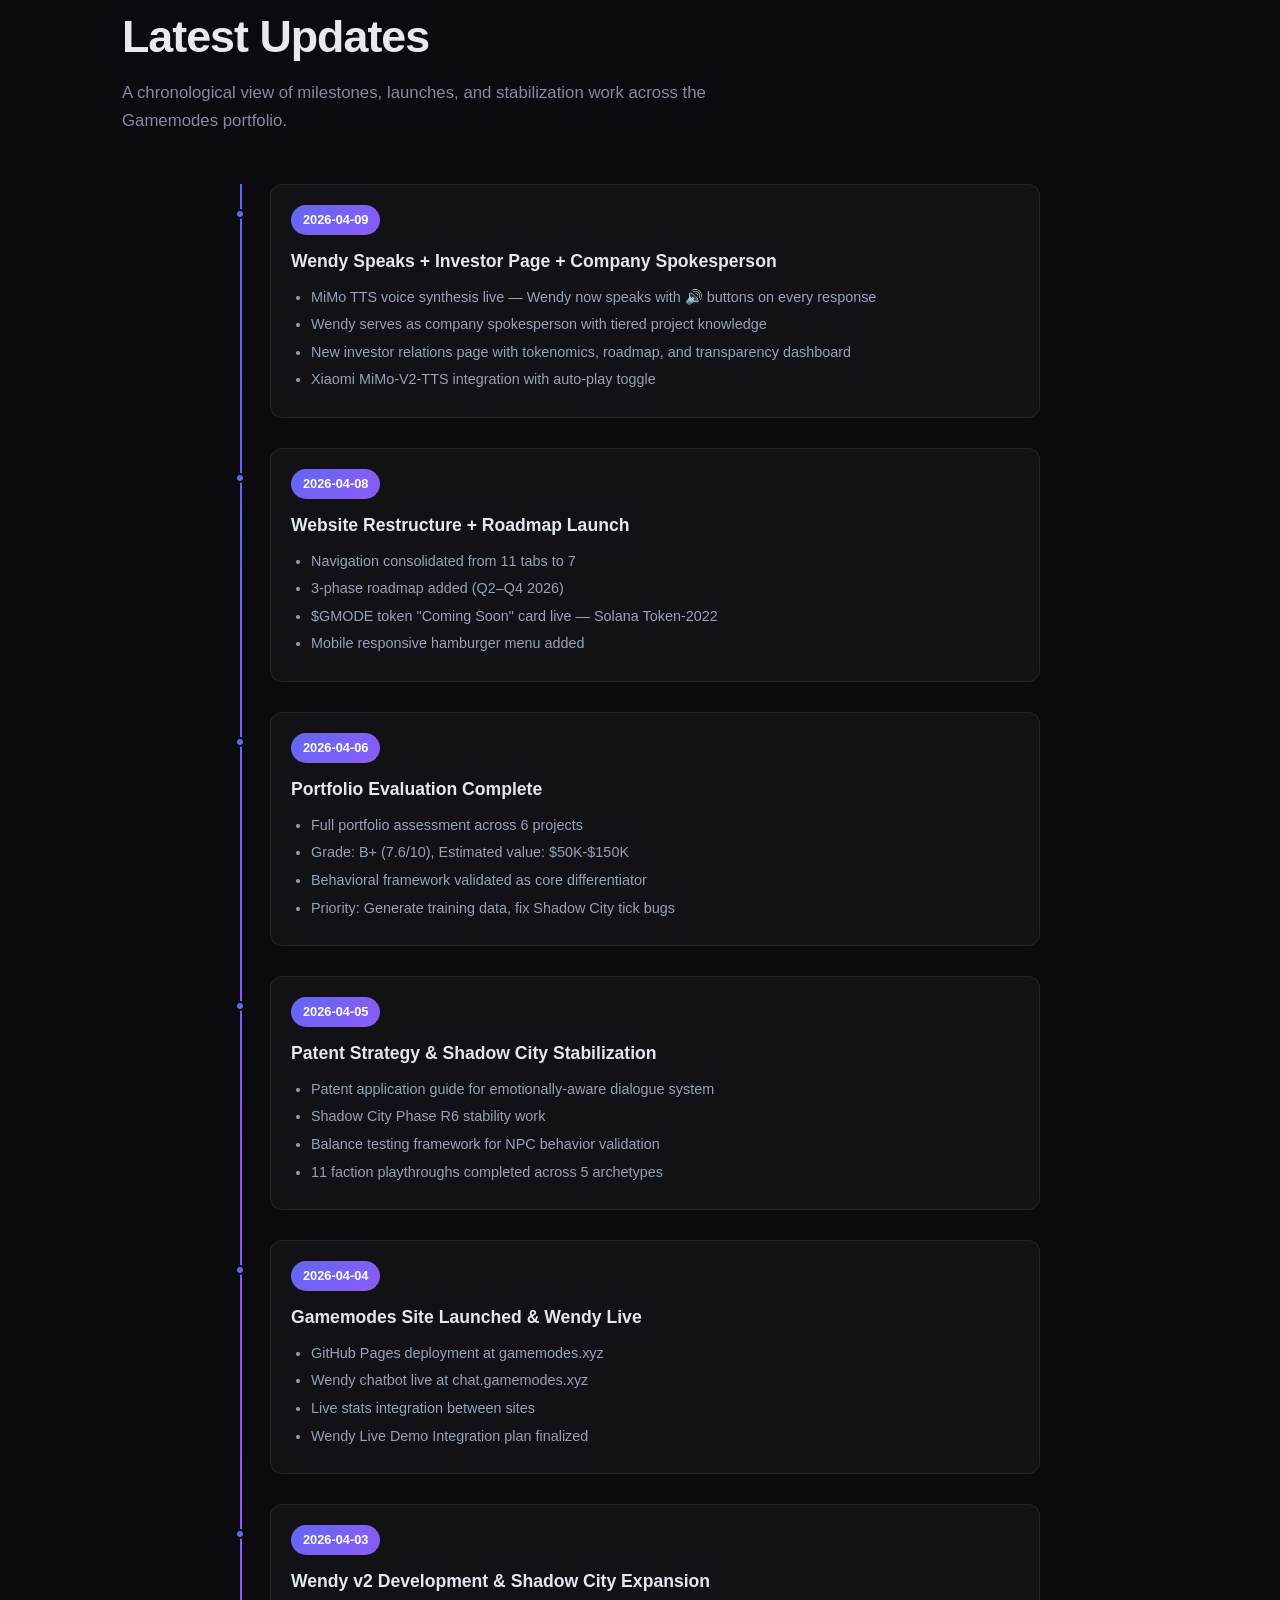
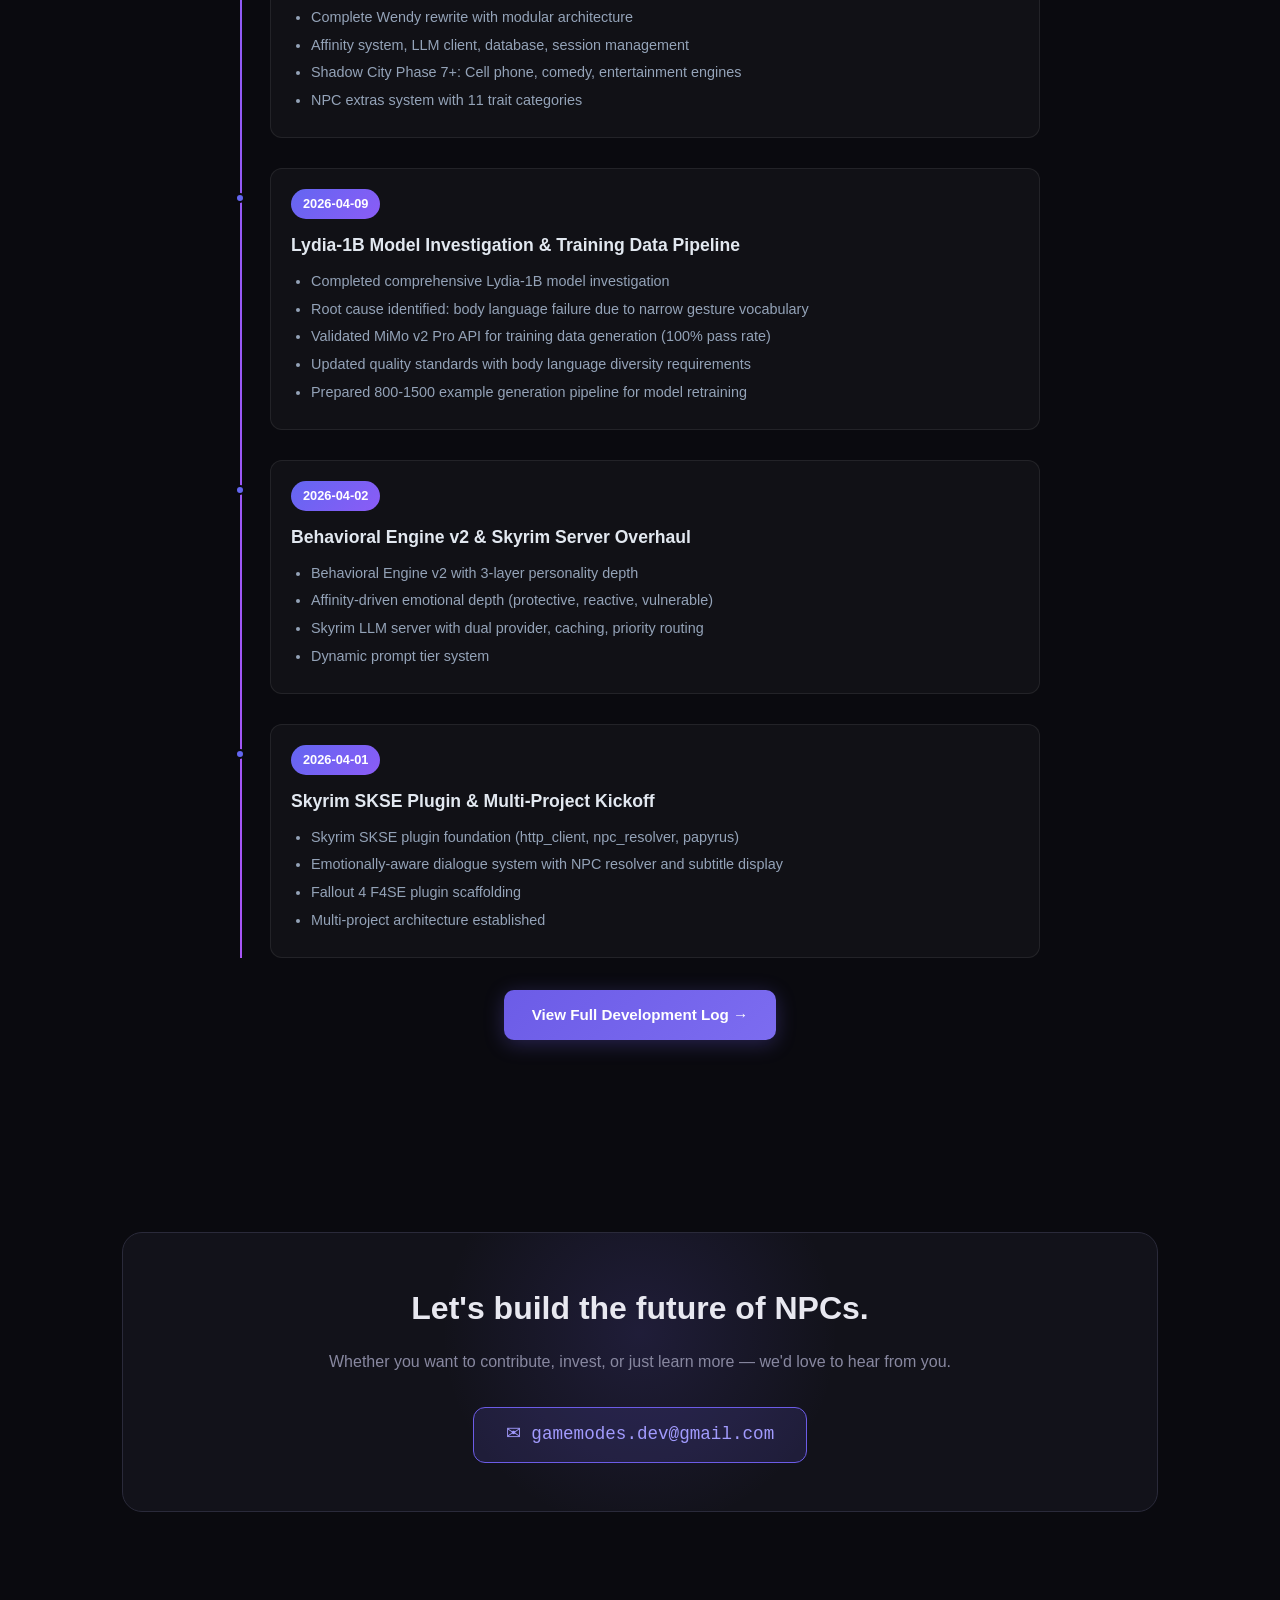
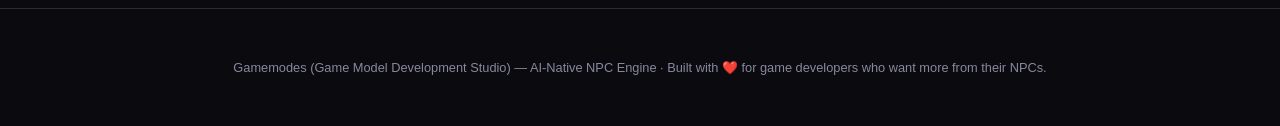
==== commit df63d816: "docs: update all skills files with TTS, company knowledge, and investor page references" ====
--- a/index.html
+++ b/index.html
@@ -882,7 +882,7 @@
   <!-- Skyrim -->
   <div class="project">
     <div>
-      <div class="project-label" style="background: rgba(0,184,148,0.12); color: var(--green);">⚔️ Skyrim Integration — Best Architecture</div>
+      <div class="project-label" style="background: rgba(0,184,148,0.12); color: var(--green);">⚔️ Skyrim Integration — Active Development</div>
       <h3>Skyrim NPC Dialogue Engine</h3>
       <p>
         A Skyrim Special Edition mod that replaces canned voice lines with real-time, psychologically grounded dialogue. Players type messages to NPCs via a console command; the engine generates responses through a C++ SKSE plugin communicating with a local Python dialogue server with dual-provider architecture.
@@ -890,9 +890,9 @@
       <ul class="project-features">
         <li>SKSE C++ plugin: http_client, npc_resolver, papyrus_functions, subtitle_display</li>
         <li>Full LLM server with dual provider, caching, and priority routing</li>
-        <li>Dynamic prompt tier system with psychology integration</li>
+        <li>Lydia-1B: First fine-tuned NPC model (Llama 3.2 1B + QLoRA)</li>
+        <li>MiMo v2 Pro data generation pipeline validated (100% pass rate)</li>
         <li>NPCs across all major Skyrim factions with rich personality profiles</li>
-        <li>Graceful fallback to curated dialogue when LLM unavailable</li>
       </ul>
     </div>
     <div class="project-visual">
@@ -1173,6 +1173,18 @@
     </div>
 
     <div class="devlog-entry">
+      <div class="devlog-date">2026-04-09</div>
+      <h4>Lydia-1B Model Investigation & Training Data Pipeline</h4>
+      <ul>
+        <li>Completed comprehensive Lydia-1B model investigation</li>
+        <li>Root cause identified: body language failure due to narrow gesture vocabulary</li>
+        <li>Validated MiMo v2 Pro API for training data generation (100% pass rate)</li>
+        <li>Updated quality standards with body language diversity requirements</li>
+        <li>Prepared 800-1500 example generation pipeline for model retraining</li>
+      </ul>
+    </div>
+
+    <div class="devlog-entry">
       <div class="devlog-date">2026-04-02</div>
       <h4>Behavioral Engine v2 & Skyrim Server Overhaul</h4>
       <ul>
